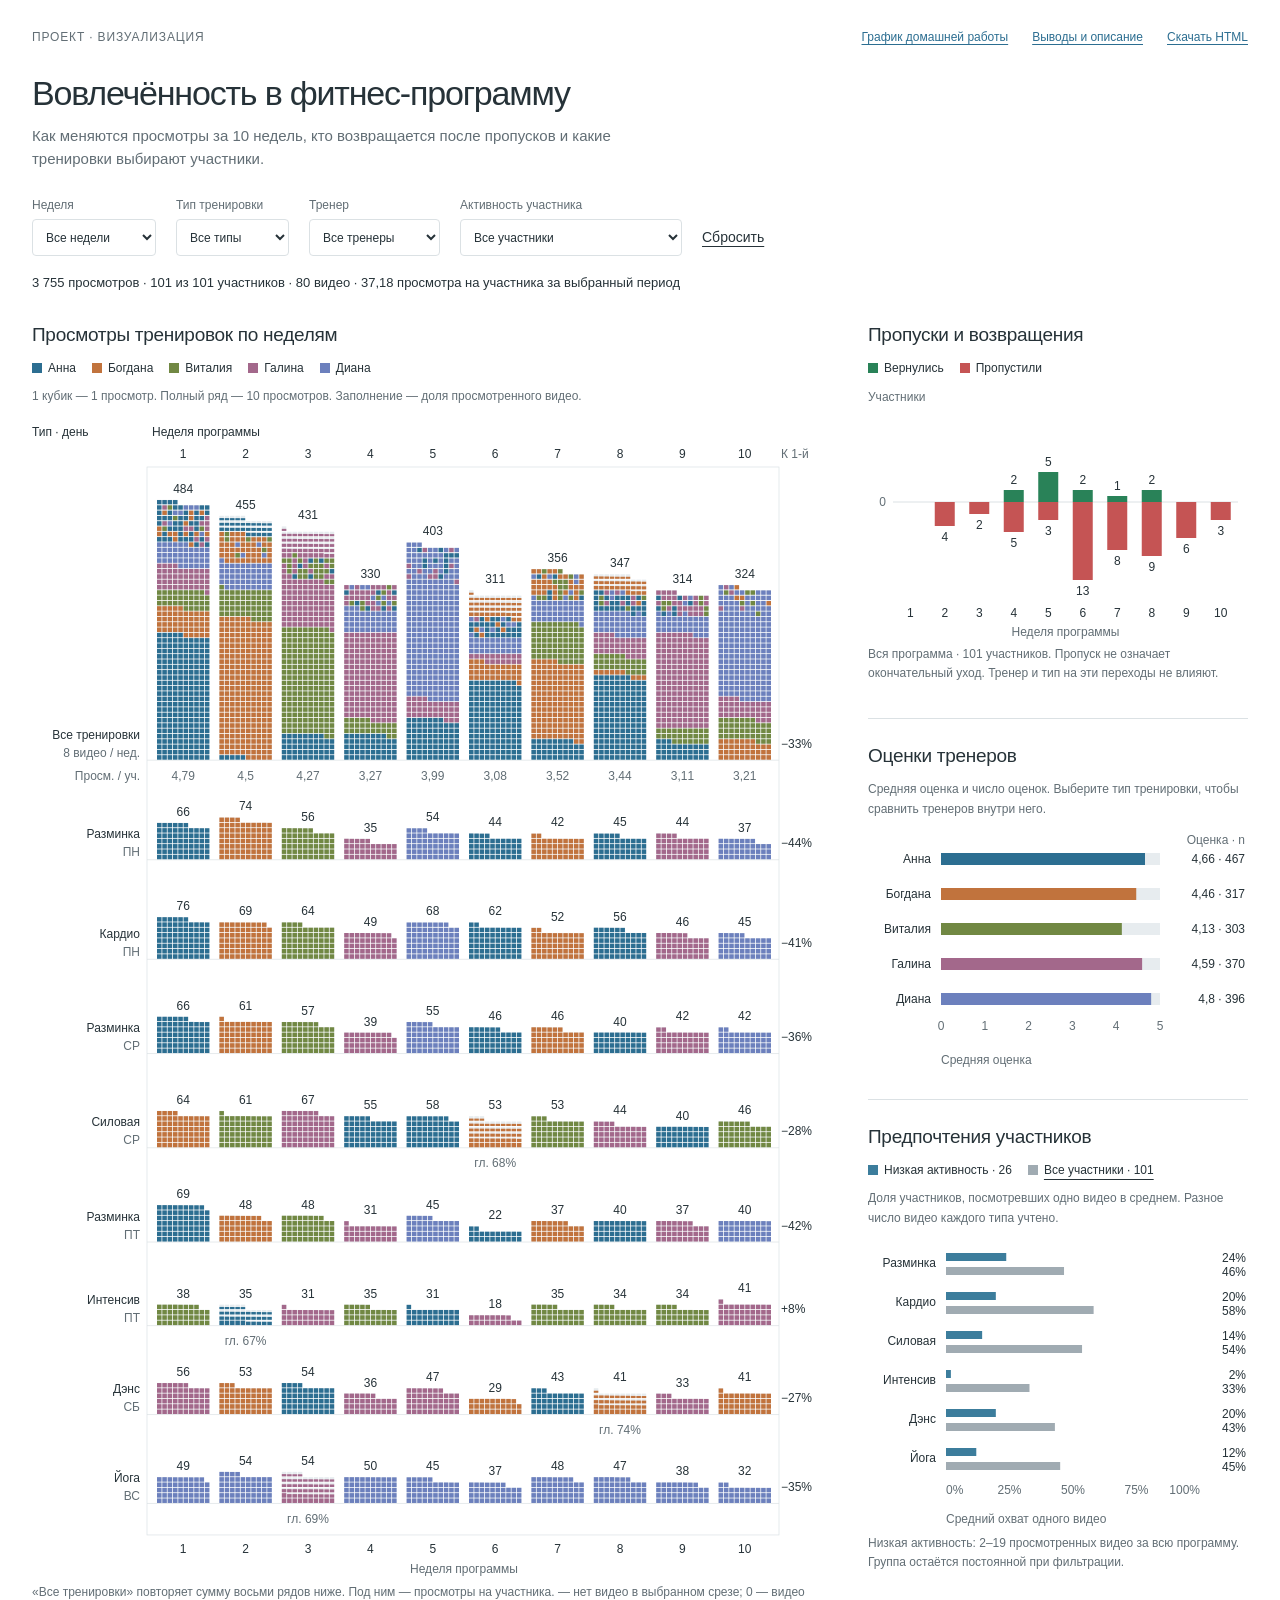
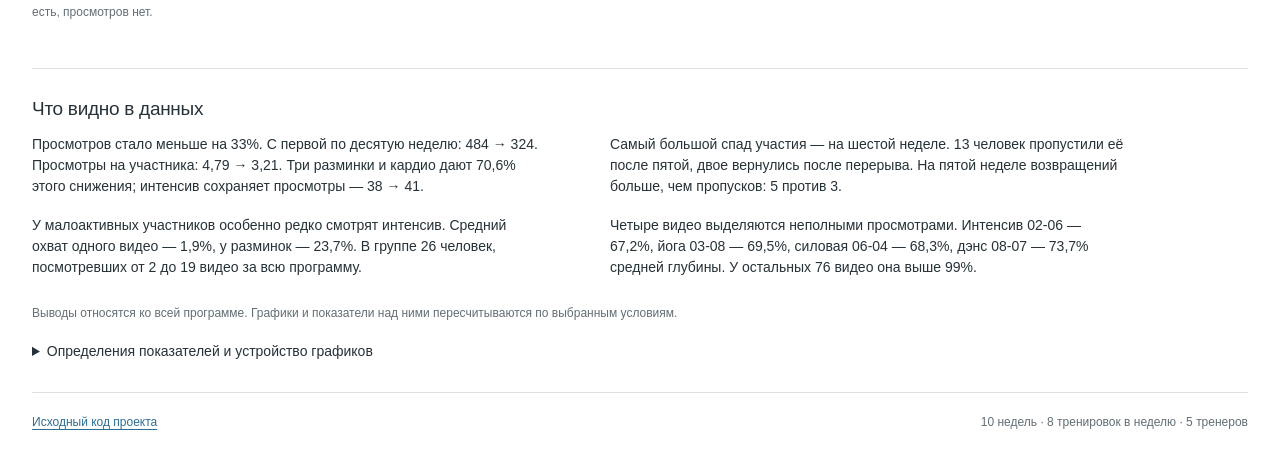
==== fitness-project/index.html @ 04c875bb "Add separate fitness project with participant transitions and linked views" ====
<!doctype html>
<html lang="ru">
<head>
<meta charset="utf-8">
<meta name="viewport" content="width=device-width,initial-scale=1">
<meta name="description" content="Просмотры, пропуски и возвращения участников, оценки тренеров и предпочтения в 10-недельной фитнес-программе.">
<title>Фитнес-программа — вовлечённость участников</title>
<style>:root{color-scheme:light dark;--paper:light-dark(#fff,#191c1e);--ink:light-dark(#263238,#e6ebee);--muted:light-dark(#626e75,#adb8bf);--line:light-dark(#dbe1e4,#3b454c);--track:light-dark(#e7ecef,#3a444b);--active:light-dark(#e8f0f5,#273e4a);--c1:light-dark(#2c6e91,#86b3d4);--c2:light-dark(#c1733d,#e3a06c);--c3:light-dark(#718843,#a4bc75);--c4:light-dark(#a3688b,#cf9cbc);--c5:light-dark(#6c80bd,#a2afe0);--green:light-dark(#298258,#6dc795);--red:light-dark(#c55454,#ec9090);--low:light-dark(#3c7d9c,#83bada);--all:light-dark(#a0abb2,#778790)}
*{box-sizing:border-box}html{scroll-behavior:auto}body{margin:0;background:var(--paper);color:var(--ink);font:14px/1.5 -apple-system,BlinkMacSystemFont,"Segoe UI",Arial,sans-serif}main{max-width:1536px;margin:0 auto;padding:28px 32px 40px}nav{display:flex;flex-wrap:wrap;gap:10px 24px;align-items:center;margin-bottom:28px;font-size:12px}nav span{margin-right:auto;letter-spacing:.07em;color:var(--muted)}a{color:var(--c1);text-underline-offset:3px}h1{font-size:34px;line-height:1.15;letter-spacing:-.035em;font-weight:500;margin:0 0 12px}h2{font-size:19px;line-height:1.3;letter-spacing:-.015em;font-weight:500;margin:0 0 12px}.intro{font-size:15px;color:var(--muted);margin:0 0 26px;max-width:78ch}.filters{display:flex;flex-wrap:wrap;align-items:flex-end;gap:14px 20px}.filters label{display:grid;gap:5px;font-size:12px;color:var(--muted)}select,button{font:inherit;color:var(--ink);background:var(--paper)}select{border:1px solid var(--line);border-radius:4px;padding:8px 28px 8px 9px;max-width:100%;min-height:37px}.filters button{border:0;text-decoration:underline;text-underline-offset:4px;padding:8px 0;min-height:37px;cursor:pointer}#scope{font-size:13px;margin:17px 0 30px;font-variant-numeric:tabular-nums}.dashboard{display:grid;grid-template-columns:minmax(0,1fr) 380px;gap:38px;align-items:start}.primary,.support{min-width:0}.support{margin-bottom:34px}.support+.support{padding-top:25px;border-top:1px solid var(--line)}.legend{display:flex;flex-wrap:wrap;gap:7px 16px;align-items:center;margin-bottom:10px;font-size:12px}.legend span,.legend button{display:inline-flex;align-items:center;gap:6px}.legend button{padding:0;border:0;cursor:pointer}.legend button[aria-pressed="true"]{text-decoration:underline;text-underline-offset:5px}.swatch{width:10px;height:10px;display:inline-block;flex-shrink:0;background:var(--color)}.returned{background:var(--green)}.missed{background:var(--red)}.caption{color:var(--muted);font-size:12px;margin:8px 0 12px;line-height:1.6}.chart{width:100%;min-width:0}.chart svg{display:block;width:100%;overflow:visible}.chart text{fill:var(--ink);font:12px -apple-system,BlinkMacSystemFont,"Segoe UI",Arial,sans-serif;font-variant-numeric:tabular-nums}.chart text.muted{fill:var(--muted)}.chart .emphasis{font-weight:500}.chart a{text-decoration:none;color:var(--ink);cursor:pointer}.chart a:focus-visible rect[data-hit]{stroke:var(--ink);stroke-width:2}.chart .week-selected{fill:var(--active)}.notes{margin-top:34px;border-top:1px solid var(--line);padding-top:28px}.findings-grid{display:grid;grid-template-columns:repeat(2,minmax(0,1fr));gap:0 36px;max-width:1120px}.findings-grid p{margin:0 0 18px;max-width:66ch}.findings-grid strong{font-weight:500}details{max-width:105ch;margin-top:18px}summary{cursor:pointer;font-weight:500}details p{font-size:13px;line-height:1.75;color:var(--muted)}footer{display:flex;flex-wrap:wrap;justify-content:space-between;gap:12px;border-top:1px solid var(--line);padding-top:20px;margin-top:30px;font-size:12px;color:var(--muted)}#tooltip{position:fixed;z-index:20;pointer-events:none;max-width:min(320px,calc(100vw - 24px));background:var(--paper);color:var(--ink);border:1px solid var(--line);border-radius:5px;padding:10px 12px;box-shadow:0 5px 20px #0002;font-size:12px;line-height:1.6;white-space:pre-line}.sr-only{position:absolute;width:1px;height:1px;padding:0;margin:-1px;overflow:hidden;clip:rect(0,0,0,0);white-space:nowrap;border:0}button:focus-visible,select:focus-visible,a:focus-visible{outline:2px solid var(--c1);outline-offset:4px}
@media(max-width:1220px){.dashboard{grid-template-columns:minmax(0,1fr)}aside{display:grid;grid-template-columns:repeat(2,minmax(0,1fr));gap:28px}.support,.support+.support{margin:0;padding:0;border:0}.support:last-child{grid-column:1/-1;max-width:740px}.primary{padding-bottom:22px;border-bottom:1px solid var(--line)}}
@media(max-width:700px){main{padding:20px 16px 30px}h1{font-size:28px}nav{gap:8px 16px;margin-bottom:23px}nav span{flex-basis:100%}.filters{display:grid;grid-template-columns:repeat(2,minmax(0,1fr));gap:12px}.filters label{min-width:0}select{width:100%;padding-right:18px}.filters button{justify-self:start}aside{grid-template-columns:minmax(0,1fr);gap:30px}.support+.support{padding-top:24px;border-top:1px solid var(--line)}.support:last-child{grid-column:auto}.findings-grid{grid-template-columns:minmax(0,1fr)}.dashboard{gap:24px}#scope{margin-bottom:25px}h2{font-size:18px}}
@media(pointer:coarse){select,.filters button{min-height:44px}.legend button{min-height:36px}}
@media print{.filters,nav,footer,details,#tooltip{display:none}main{max-width:none;padding:0}body{color-scheme:light}.dashboard{grid-template-columns:minmax(0,1fr) 350px;gap:24px}.notes{break-before:page}.caption{color:var(--muted)}}
</style>
</head>
<body>
<main id="fitness-project">
<header>
<nav aria-label="Материалы"><span>ПРОЕКТ · ВИЗУАЛИЗАЦИЯ</span><a href="../fitness/">График домашней работы</a><a href="#findings">Выводы и описание</a><a href="index.html" download="Фитнес_Проект.html">Скачать HTML</a></nav>
<h1>Вовлечённость в фитнес-программу</h1>
<p class="intro">Как меняются просмотры за 10 недель, кто возвращается после пропусков и какие тренировки выбирают участники.</p>
<div class="filters" aria-label="Фильтры дашборда">
<label>Неделя<select id="filter-week"><option value="0">Все недели</option></select></label>
<label>Тип тренировки<select id="filter-kind"><option value="0">Все типы</option></select></label>
<label>Тренер<select id="filter-coach"><option value="0">Все тренеры</option></select></label>
<label>Активность участника<select id="filter-cohort"><option value="0">Все участники</option></select></label>
<button type="button" id="reset">Сбросить</button>
</div>
<p id="scope" aria-live="polite"></p>
</header>
<div class="dashboard">
<section class="primary" aria-labelledby="main-title">
<h2 id="main-title">Просмотры тренировок по неделям</h2>
<div id="coach-key" class="legend" aria-label="Тренеры"></div>
<p class="caption">1 кубик — 1 просмотр. Полный ряд — 10 просмотров. Заполнение — доля просмотренного видео.</p>
<div id="main-chart" class="chart"></div>
<p class="caption">«Все тренировки» повторяет сумму восьми рядов ниже. Под ним — просмотры на участника. — нет видео в выбранном срезе; 0 — видео есть, просмотров нет.</p>
</section>
<aside aria-label="Дополнительные графики">
<section class="support" aria-labelledby="flow-title">
<h2 id="flow-title">Пропуски и возвращения</h2>
<div class="legend"><span><i class="swatch returned"></i>Вернулись</span><span><i class="swatch missed"></i>Пропустили</span></div>
<div id="flow-chart" class="chart"></div>
<p class="caption" id="flow-caption"></p>
</section>
<section class="support" aria-labelledby="ratings-title">
<h2 id="ratings-title">Оценки тренеров</h2>
<p class="caption">Средняя оценка и число оценок. Выберите тип тренировки, чтобы сравнить тренеров внутри него.</p>
<div id="ratings-chart" class="chart"></div>
</section>
<section class="support" aria-labelledby="preference-title">
<h2 id="preference-title">Предпочтения участников</h2>
<div id="preference-key" class="legend"></div>
<p class="caption">Доля участников, посмотревших одно видео в среднем. Разное число видео каждого типа учтено.</p>
<div id="preference-chart" class="chart"></div>
<p class="caption" id="preference-caption"></p>
</section>
</aside>
</div>
<section id="findings" class="notes">
<h2>Что видно в данных</h2>
<div class="findings-grid">
<p><strong>Просмотров стало меньше на 33%.</strong> С первой по десятую неделю: 484 → 324. Просмотры на участника: 4,79 → 3,21. Три разминки и кардио дают 70,6% этого снижения; интенсив сохраняет просмотры — 38 → 41.</p>
<p><strong>Самый большой спад участия — на шестой неделе.</strong> 13 человек пропустили её после пятой, двое вернулись после перерыва. На пятой неделе возвращений больше, чем пропусков: 5 против 3.</p>
<p><strong>У малоактивных участников особенно редко смотрят интенсив.</strong> Средний охват одного видео — 1,9%, у разминок — 23,7%. В группе 26 человек, посмотревших от 2 до 19 видео за всю программу.</p>
<p><strong>Четыре видео выделяются неполными просмотрами.</strong> Интенсив 02-06 — 67,2%, йога 03-08 — 69,5%, силовая 06-04 — 68,3%, дэнс 08-07 — 73,7% средней глубины. У остальных 76 видео она выше 99%.</p>
</div>
<p class="caption">Выводы относятся ко всей программе. Графики и показатели над ними пересчитываются по выбранным условиям.</p>
<details><summary>Определения показателей и устройство графиков</summary>
<p>Источник — учебный файл «Онлайн-тренировки, 10 недель--954768701.xlsx»: 3 755 записей о просмотрах, 101 участник, 80 тренировок. Частица основного графика — один просмотр. Неделя, день и тип задают положение; цвет показывает тренера, заполнение — глубину. Фигуры сложены снизу вверх, неполные просмотры собраны рядом наверху.</p>
<p>Вовлечённость — число просмотров / число участников выбранной группы. Для всех участников знаменатель 101. Активные — уникальные участники с хотя бы одним просмотром в выбранном срезе. Отдельного списка записавшихся без просмотров в файле нет.</p>
<p>Пропустили — смотрели тренировки предыдущей недели программы, но не текущей. Вернулись — снова смотрят тренировки после хотя бы одного пропуска. В первую неделю все 101 участник уже имеют просмотры; первая неделя не считается возвращением. На графике переходов всегда учитывается вся программа выбранной группы участников: фильтры тренера и типа на эти переходы не влияют. Выбор недели выделяет её и фильтрует остальные графики.</p>
<p>Группы активности определены числом просмотренных видео за всю программу. Нижний квартиль с учётом одинаковых значений — 2–19 видео (26 человек); средняя группа — 20–51 (49 человек); верхний квартиль — 52–80 (26 человек). Группы не меняются при фильтрации недель, тренеров и типов.</p>
<p>Сравнение предпочтений: просмотры / (число участников группы × число видео типа в выбранном срезе). Голубые полосы — выбранная группа активности; по умолчанию низкая. Серые — все 101 участник в тех же условиях. Разминок 30, остальных типов по 10; нормирование устраняет разницу числа доступных видео. Нажатие на полосу выбирает тип и соответствующую группу участников.</p>
<p>Оценки усредняются по поставленным оценкам; пропуски не заменяются нулями. Из 3 755 просмотров оценка есть у 1 853. Разные тренеры ведут разные типы тренировок, поэтому общая оценка сама по себе не определяет лучшего тренера. Оценки, глубина и число просмотров помогают выбрать видео для проверки, но не доказывают причину снижения интереса.</p>
<p>Недели и дни относятся к расписанию контента, а не к календарным неделям фактического просмотра. Пропуск не означает окончательный уход. Единица длительности в источнике явно не указана. Для публичной версии используются обезличенные распределения глубины с шагом 0,1 процентного пункта и агрегированные счётчики; исходные ID и связанная история участников не публикуются.</p>
<p>Нажатие на неделю, тип или тренера меняет связанные графики. Повторное нажатие снимает выбор; кнопка «Сбросить» очищает все условия. Tab переводит фокус между элементами, Enter выбирает срез; в основном графике стрелки влево и вправо перебирают просмотры, Home и End выбирают крайние, Escape закрывает подсказку.</p>
</details>
</section>
<footer><a href="https://github.com/yarosanru/lavka-dashboard/tree/main/fitness-project">Исходный код проекта</a><span>10 недель · 8 тренировок в неделю · 5 тренеров</span></footer>
<div id="tooltip" role="tooltip" hidden></div>
<div id="live" class="sr-only" aria-live="polite"></div>
<script type="application/json" id="project-data">{"version":1,"participants":101,"coaches":["Анна","Богдана","Виталия","Галина","Диана"],"kinds":["Разминка","Кардио","Силовая","Интенсив","Дэнс","Йога"],"cohorts":[{"id":0,"label":"Все участники","n":101,"min":2,"max":80},{"id":1,"label":"Низкая активность","n":26,"min":2,"max":19},{"id":2,"label":"Средняя активность","n":49,"min":20,"max":51},{"id":3,"label":"Высокая активность","n":26,"min":52,"max":80}],"workouts":[{"code":"01-01","week":1,"slot":1,"day":"пн","kind":1,"coach":1,"duration":9.42,"hist":[[[0.952,5,1],[0.958,4,1],[0.963,null,1],[0.973,null,1],[0.991,null,1],[1.0,null,8],[1.0,4,1],[1.0,5,4]],[[0.951,5,1],[0.971,null,1],[0.989,4,1],[0.992,null,1],[1.0,null,11],[1.0,3,1],[1.0,4,3],[1.0,5,10]],[[0.964,null,1],[0.972,null,1],[0.984,null,1],[0.995,5,1],[0.996,5,1],[0.997,5,1],[1.0,null,6],[1.0,4,2],[1.0,5,5]]]},{"code":"01-02","week":1,"slot":2,"day":"пн","kind":2,"coach":1,"duration":10.52,"hist":[[[0.976,5,1],[1.0,null,4],[1.0,4,2],[1.0,5,6]],[[0.95,5,1],[0.965,5,1],[0.968,4,1],[1.0,null,21],[1.0,3,2],[1.0,4,3],[1.0,5,10]],[[0.961,5,1],[0.971,5,1],[0.976,5,1],[0.994,5,1],[1.0,null,11],[1.0,3,1],[1.0,4,2],[1.0,5,6]]]},{"code":"01-03","week":1,"slot":3,"day":"ср","kind":1,"coach":1,"duration":8.59,"hist":[[[0.951,5,1],[1.0,null,7],[1.0,5,7]],[[0.952,5,1],[0.958,5,1],[0.959,4,1],[0.966,null,1],[0.966,5,1],[0.967,null,1],[1.0,null,8],[1.0,4,6],[1.0,5,9]],[[0.967,null,1],[0.976,4,1],[0.996,5,1],[1.0,null,12],[1.0,3,1],[1.0,4,2],[1.0,5,4]]]},{"code":"01-04","week":1,"slot":4,"day":"ср","kind":3,"coach":2,"duration":15.35,"hist":[[[1.0,null,4],[1.0,3,1],[1.0,4,1],[1.0,5,5]],[[0.959,4,1],[0.961,4,1],[0.966,5,1],[0.977,5,1],[0.999,null,1],[1.0,null,15],[1.0,4,5],[1.0,5,4]],[[0.964,5,1],[0.971,4,1],[0.979,null,1],[0.982,null,1],[0.986,null,1],[0.988,null,1],[0.988,5,1],[0.99,null,1],[0.994,5,1],[1.0,null,7],[1.0,4,3],[1.0,5,5]]]},{"code":"01-05","week":1,"slot":5,"day":"пт","kind":1,"coach":1,"duration":11.04,"hist":[[[0.951,null,1],[0.965,4,1],[0.97,5,1],[1.0,null,8],[1.0,3,1],[1.0,4,2],[1.0,5,2]],[[0.956,null,1],[0.992,3,1],[1.0,null,11],[1.0,4,5],[1.0,5,12]],[[0.955,null,1],[0.969,null,1],[0.986,4,1],[0.992,null,1],[1.0,null,13],[1.0,5,6]]]},{"code":"01-06","week":1,"slot":6,"day":"пт","kind":4,"coach":3,"duration":18.03,"hist":[[[0.977,null,1],[1.0,null,1]],[[0.957,5,1],[1.0,null,6],[1.0,3,1],[1.0,4,7]],[[0.967,3,1],[0.973,3,1],[1.0,null,9],[1.0,2,1],[1.0,3,1],[1.0,4,5],[1.0,5,3]]]},{"code":"01-07","week":1,"slot":7,"day":"сб","kind":5,"coach":4,"duration":22.41,"hist":[[[0.969,null,1],[0.972,5,1],[0.974,null,1],[0.992,null,1],[0.997,null,1],[1.0,null,2],[1.0,4,1],[1.0,5,3]],[[0.969,null,1],[0.973,null,1],[0.976,4,1],[1.0,null,10],[1.0,3,1],[1.0,4,3],[1.0,5,8]],[[0.958,5,1],[0.965,5,1],[0.991,5,1],[1.0,null,8],[1.0,3,1],[1.0,4,2],[1.0,5,6]]]},{"code":"01-08","week":1,"slot":8,"day":"вс","kind":6,"coach":5,"duration":28.22,"hist":[[[1.0,null,2],[1.0,5,4]],[[0.954,null,1],[0.962,5,1],[0.963,5,1],[0.98,5,1],[1.0,null,6],[1.0,4,1],[1.0,5,10]],[[0.954,5,1],[0.955,null,1],[0.972,null,1],[1.0,null,10],[1.0,5,9]]]},{"code":"02-01","week":2,"slot":1,"day":"пн","kind":1,"coach":2,"duration":11.08,"hist":[[[0.951,4,1],[0.972,null,1],[1.0,null,9],[1.0,4,2],[1.0,5,4]],[[0.983,5,1],[1.0,null,17],[1.0,3,1],[1.0,4,4],[1.0,5,11]],[[0.985,null,1],[0.986,null,1],[1.0,null,9],[1.0,4,4],[1.0,5,8]]]},{"code":"02-02","week":2,"slot":2,"day":"пн","kind":2,"coach":2,"duration":13.74,"hist":[[[0.957,null,1],[1.0,null,9],[1.0,4,2],[1.0,5,1]],[[0.955,null,1],[0.969,null,1],[0.996,4,1],[1.0,null,16],[1.0,4,6],[1.0,5,6]],[[0.954,5,1],[0.963,5,1],[0.966,5,1],[0.982,null,1],[0.982,3,1],[0.992,null,1],[0.995,null,1],[1.0,null,9],[1.0,3,4],[1.0,4,2],[1.0,5,3]]]},{"code":"02-03","week":2,"slot":3,"day":"ср","kind":1,"coach":2,"duration":9.29,"hist":[[[0.983,null,1],[0.984,null,1],[1.0,null,5],[1.0,3,1],[1.0,4,3],[1.0,5,5]],[[0.956,null,1],[0.986,null,1],[1.0,null,13],[1.0,4,8],[1.0,5,3]],[[1.0,null,7],[1.0,4,3],[1.0,5,9]]]},{"code":"02-04","week":2,"slot":4,"day":"ср","kind":3,"coach":3,"duration":15.01,"hist":[[[1.0,null,2],[1.0,3,1],[1.0,4,3],[1.0,5,1]],[[0.953,null,1],[0.955,3,1],[0.961,4,1],[1.0,null,11],[1.0,3,4],[1.0,4,3],[1.0,5,10]],[[0.957,5,1],[0.977,null,1],[0.992,null,1],[1.0,null,12],[1.0,4,5],[1.0,5,3]]]},{"code":"02-05","week":2,"slot":5,"day":"пт","kind":1,"coach":2,"duration":9.57,"hist":[[[0.996,5,1],[1.0,null,3],[1.0,3,1],[1.0,4,2],[1.0,5,2]],[[0.95,5,1],[0.957,null,1],[0.97,null,1],[0.993,5,1],[0.995,5,1],[0.998,5,1],[1.0,null,9],[1.0,4,2],[1.0,5,5]],[[0.955,null,1],[0.962,null,1],[0.982,5,1],[0.997,null,1],[0.997,5,1],[1.0,null,5],[1.0,3,1],[1.0,4,2],[1.0,5,4]]]},{"code":"02-06","week":2,"slot":6,"day":"пт","kind":4,"coach":1,"duration":18.16,"hist":[[[0.685,null,1],[1.0,null,1]],[[0.477,null,1],[0.477,3,1],[0.597,null,1],[0.611,null,1],[0.63,null,1],[0.646,null,1],[0.656,null,1],[0.659,null,1],[0.683,null,1],[0.731,null,1],[0.743,null,1]],[[0.463,null,1],[0.47,null,1],[0.496,null,1],[0.512,null,1],[0.515,null,1],[0.538,null,1],[0.542,null,1],[0.571,null,1],[0.575,null,1],[0.587,null,1],[0.61,null,1],[0.645,null,1],[0.686,null,1],[0.698,null,1],[0.733,null,1],[0.739,null,1],[0.763,null,1],[0.764,null,1],[1.0,null,3],[1.0,3,1]]]},{"code":"02-07","week":2,"slot":7,"day":"сб","kind":5,"coach":2,"duration":25.6,"hist":[[[0.952,5,1],[0.975,4,1],[0.994,null,1],[1.0,null,4],[1.0,4,1],[1.0,5,3]],[[0.96,4,1],[0.971,4,1],[0.977,5,1],[0.98,null,1],[0.983,null,1],[0.999,null,1],[1.0,null,9],[1.0,3,1],[1.0,4,5],[1.0,5,3]],[[0.97,4,1],[0.972,3,1],[0.996,null,1],[1.0,null,5],[1.0,3,3],[1.0,4,3],[1.0,5,4]]]},{"code":"02-08","week":2,"slot":8,"day":"вс","kind":6,"coach":5,"duration":26.21,"hist":[[[1.0,null,5],[1.0,5,2]],[[0.985,null,1],[1.0,null,17],[1.0,4,1],[1.0,5,7]],[[0.969,4,1],[0.971,null,1],[0.99,null,1],[1.0,null,6],[1.0,4,2],[1.0,5,10]]]},{"code":"03-01","week":3,"slot":1,"day":"пн","kind":1,"coach":3,"duration":11.04,"hist":[[[0.957,4,1],[1.0,null,7],[1.0,3,1],[1.0,4,2]],[[0.968,null,1],[0.98,5,1],[1.0,null,10],[1.0,2,2],[1.0,3,2],[1.0,4,8],[1.0,5,4]],[[0.956,null,1],[0.977,4,1],[0.991,5,1],[1.0,null,7],[1.0,3,1],[1.0,4,2],[1.0,5,4]]]},{"code":"03-02","week":3,"slot":2,"day":"пн","kind":2,"coach":3,"duration":12.57,"hist":[[[1.0,null,2],[1.0,4,3],[1.0,5,1]],[[0.964,5,1],[0.983,4,1],[0.986,null,1],[0.99,4,1],[1.0,null,13],[1.0,2,2],[1.0,3,2],[1.0,4,8],[1.0,5,5]],[[1.0,null,9],[1.0,3,2],[1.0,4,7],[1.0,5,6]]]},{"code":"03-03","week":3,"slot":3,"day":"ср","kind":1,"coach":3,"duration":9.52,"hist":[[[0.965,4,1],[0.998,null,1],[1.0,null,6],[1.0,4,1],[1.0,5,1]],[[0.959,null,1],[0.966,4,1],[0.975,null,1],[0.978,2,1],[0.995,null,1],[1.0,null,11],[1.0,3,4],[1.0,4,6],[1.0,5,2]],[[0.954,5,1],[0.97,null,1],[1.0,null,10],[1.0,4,1],[1.0,5,6]]]},{"code":"03-04","week":3,"slot":4,"day":"ср","kind":3,"coach":4,"duration":16.17,"hist":[[[0.975,null,1],[1.0,null,5],[1.0,4,1]],[[0.953,5,1],[0.968,null,1],[0.996,null,1],[1.0,null,14],[1.0,3,2],[1.0,4,6],[1.0,5,10]],[[0.953,null,1],[0.955,4,1],[0.955,5,1],[0.962,null,1],[0.976,5,1],[0.989,null,1],[1.0,null,8],[1.0,4,5],[1.0,5,6]]]},{"code":"03-05","week":3,"slot":5,"day":"пт","kind":1,"coach":3,"duration":10.48,"hist":[[[0.965,null,1],[0.995,null,1],[0.996,4,1],[1.0,null,5],[1.0,4,2],[1.0,5,1]],[[1.0,null,8],[1.0,3,4],[1.0,4,4],[1.0,5,5]],[[0.969,2,1],[0.984,null,1],[1.0,null,5],[1.0,3,2],[1.0,4,3],[1.0,5,4]]]},{"code":"03-06","week":3,"slot":6,"day":"пт","kind":4,"coach":4,"duration":15.45,"hist":[[],[[0.953,5,1],[0.954,5,1],[0.965,null,1],[0.988,5,1],[1.0,null,6],[1.0,4,2],[1.0,5,1]],[[0.952,3,1],[0.972,4,1],[0.983,5,1],[0.985,null,1],[0.996,5,1],[1.0,null,6],[1.0,4,3],[1.0,5,4]]]},{"code":"03-07","week":3,"slot":7,"day":"сб","kind":5,"coach":1,"duration":20.31,"hist":[[[0.961,null,1],[1.0,null,5],[1.0,5,1]],[[0.958,null,1],[0.974,4,1],[0.995,5,1],[1.0,null,11],[1.0,4,6],[1.0,5,7]],[[0.976,null,1],[0.993,null,1],[1.0,null,9],[1.0,3,1],[1.0,5,8]]]},{"code":"03-08","week":3,"slot":8,"day":"вс","kind":6,"coach":4,"duration":28.43,"hist":[[[0.459,null,1],[0.538,null,1],[0.672,null,1],[0.716,null,1],[0.718,null,1],[0.735,null,1],[1.0,null,1]],[[0.457,null,1],[0.467,null,1],[0.5,null,1],[0.504,null,1],[0.511,null,1],[0.527,null,1],[0.528,null,1],[0.538,null,1],[0.556,null,1],[0.558,null,1],[0.562,null,1],[0.565,null,1],[0.604,null,1],[0.606,null,1],[0.644,null,1],[0.678,null,1],[0.682,null,1],[0.694,null,1],[0.707,null,1],[0.732,null,1],[0.739,null,1],[0.752,null,1],[0.782,null,1],[0.783,null,1],[0.989,null,1],[1.0,null,3],[1.0,3,1]],[[0.496,null,1],[0.535,null,1],[0.545,null,1],[0.555,null,1],[0.595,null,1],[0.599,null,1],[0.608,null,1],[0.614,null,1],[0.63,null,1],[0.666,null,1],[0.681,null,1],[0.7,null,1],[0.782,null,1],[1.0,null,5]]]},{"code":"04-01","week":4,"slot":1,"day":"пн","kind":1,"coach":4,"duration":10.69,"hist":[[[0.968,null,1],[1.0,4,2]],[[0.97,5,1],[0.971,null,1],[1.0,null,7],[1.0,4,3],[1.0,5,4]],[[0.985,5,1],[1.0,null,4],[1.0,3,1],[1.0,4,2],[1.0,5,8]]]},{"code":"04-02","week":4,"slot":2,"day":"пн","kind":2,"coach":4,"duration":14.64,"hist":[[[0.975,5,1],[1.0,null,4],[1.0,4,1],[1.0,5,2]],[[0.952,4,1],[0.964,null,1],[0.978,null,1],[1.0,null,8],[1.0,3,1],[1.0,4,3],[1.0,5,5]],[[0.988,5,1],[1.0,null,8],[1.0,4,1],[1.0,5,11]]]},{"code":"04-03","week":4,"slot":3,"day":"ср","kind":1,"coach":4,"duration":9.52,"hist":[[[0.972,4,1],[1.0,null,3],[1.0,3,1],[1.0,5,2]],[[0.957,5,1],[0.974,null,1],[1.0,null,4],[1.0,4,3],[1.0,5,5]],[[0.953,3,1],[0.956,null,1],[0.962,5,1],[0.972,null,1],[0.983,null,1],[0.99,4,1],[0.997,5,1],[1.0,null,5],[1.0,3,1],[1.0,4,2],[1.0,5,3]]]},{"code":"04-04","week":4,"slot":4,"day":"ср","kind":3,"coach":1,"duration":16.92,"hist":[[[0.964,null,1],[0.988,null,1],[0.99,null,1],[1.0,null,1],[1.0,5,1]],[[0.969,null,1],[0.972,null,1],[1.0,null,10],[1.0,4,4],[1.0,5,9]],[[0.993,5,1],[0.997,null,1],[1.0,null,15],[1.0,4,1],[1.0,5,7]]]},{"code":"04-05","week":4,"slot":5,"day":"пт","kind":1,"coach":4,"duration":9.25,"hist":[[[1.0,null,1]],[[0.98,null,1],[0.981,null,1],[0.992,4,1],[1.0,null,7],[1.0,4,2],[1.0,5,2]],[[0.972,null,1],[1.0,null,7],[1.0,3,1],[1.0,4,3],[1.0,5,4]]]},{"code":"04-06","week":4,"slot":6,"day":"пт","kind":4,"coach":3,"duration":18.75,"hist":[[],[[0.969,4,1],[0.976,null,1],[0.989,4,1],[1.0,null,10],[1.0,4,3]],[[0.952,2,1],[0.983,null,1],[0.984,null,1],[0.988,null,1],[0.999,null,1],[1.0,null,7],[1.0,4,3],[1.0,5,4]]]},{"code":"04-07","week":4,"slot":7,"day":"сб","kind":5,"coach":4,"duration":21.65,"hist":[[[0.977,5,1],[1.0,null,1],[1.0,4,2],[1.0,5,4]],[[0.997,null,1],[1.0,null,6],[1.0,4,1],[1.0,5,5]],[[1.0,null,7],[1.0,3,1],[1.0,4,2],[1.0,5,5]]]},{"code":"04-08","week":4,"slot":8,"day":"вс","kind":6,"coach":5,"duration":25.08,"hist":[[[1.0,null,2],[1.0,4,1],[1.0,5,1]],[[0.958,5,1],[0.963,5,1],[0.976,null,1],[0.985,null,1],[1.0,null,3],[1.0,4,7],[1.0,5,12]],[[0.962,null,1],[0.977,null,1],[0.984,null,1],[1.0,null,7],[1.0,4,3],[1.0,5,7]]]},{"code":"05-01","week":5,"slot":1,"day":"пн","kind":1,"coach":5,"duration":9.21,"hist":[[[0.973,null,1],[1.0,null,6],[1.0,3,1],[1.0,5,1]],[[0.956,null,1],[0.995,null,1],[1.0,null,12],[1.0,4,2],[1.0,5,6]],[[0.951,null,1],[0.958,4,1],[0.959,null,1],[1.0,null,7],[1.0,4,1],[1.0,5,12]]]},{"code":"05-02","week":5,"slot":2,"day":"пн","kind":2,"coach":5,"duration":12.14,"hist":[[[0.952,null,1],[0.989,5,1],[1.0,null,6]],[[0.955,5,1],[0.961,null,1],[0.963,null,1],[0.966,null,1],[0.967,5,1],[0.971,null,1],[0.973,null,1],[0.989,5,1],[1.0,null,12],[1.0,4,9],[1.0,5,7]],[[0.957,null,1],[0.961,null,1],[0.97,5,1],[0.972,null,1],[0.974,5,1],[0.994,null,1],[1.0,null,11],[1.0,4,3],[1.0,5,4]]]},{"code":"05-03","week":5,"slot":3,"day":"ср","kind":1,"coach":5,"duration":8.74,"hist":[[[0.988,null,1],[1.0,null,5],[1.0,5,3]],[[0.955,null,1],[0.976,5,1],[0.993,5,1],[1.0,null,14],[1.0,4,4],[1.0,5,7]],[[0.95,null,1],[0.963,null,1],[0.975,5,1],[0.988,4,1],[1.0,null,8],[1.0,5,6]]]},{"code":"05-04","week":5,"slot":4,"day":"ср","kind":3,"coach":1,"duration":17.44,"hist":[[[1.0,null,3],[1.0,4,2]],[[0.955,5,1],[0.956,null,2],[0.969,null,1],[0.972,null,1],[0.975,null,1],[1.0,null,9],[1.0,4,3],[1.0,5,13]],[[0.953,null,1],[0.963,null,1],[0.964,5,1],[0.965,5,1],[0.989,5,1],[1.0,null,7],[1.0,3,1],[1.0,4,2],[1.0,5,7]]]},{"code":"05-05","week":5,"slot":5,"day":"пт","kind":1,"coach":5,"duration":10.7,"hist":[[[1.0,null,5],[1.0,4,1],[1.0,5,2]],[[0.968,5,1],[0.98,null,1],[0.985,5,1],[1.0,null,6],[1.0,4,1],[1.0,5,8]],[[0.951,5,1],[0.964,null,1],[1.0,null,8],[1.0,5,9]]]},{"code":"05-06","week":5,"slot":6,"day":"пт","kind":4,"coach":1,"duration":18.47,"hist":[[[1.0,null,1]],[[1.0,null,7],[1.0,4,2],[1.0,5,5]],[[0.956,5,1],[1.0,null,8],[1.0,4,2],[1.0,5,5]]]},{"code":"05-07","week":5,"slot":7,"day":"сб","kind":5,"coach":4,"duration":26.23,"hist":[[[1.0,null,3],[1.0,4,1],[1.0,5,2]],[[0.951,4,1],[0.991,5,1],[0.992,5,1],[0.995,5,1],[0.996,5,1],[1.0,null,10],[1.0,4,1],[1.0,5,3]],[[0.955,null,1],[0.968,5,1],[0.973,5,1],[0.978,5,1],[0.983,null,1],[1.0,null,11],[1.0,4,3],[1.0,5,3]]]},{"code":"05-08","week":5,"slot":8,"day":"вс","kind":6,"coach":5,"duration":25.39,"hist":[[[0.961,null,1],[1.0,null,1],[1.0,4,1],[1.0,5,2]],[[0.951,5,1],[0.956,null,1],[0.962,5,1],[0.967,null,1],[1.0,null,8],[1.0,4,2],[1.0,5,7]],[[0.965,5,1],[0.981,null,1],[0.997,null,1],[1.0,null,6],[1.0,4,1],[1.0,5,9]]]},{"code":"06-01","week":6,"slot":1,"day":"пн","kind":1,"coach":1,"duration":8.48,"hist":[[[0.997,5,1],[1.0,null,2]],[[0.952,4,1],[0.974,null,1],[0.997,null,1],[1.0,null,9],[1.0,4,4],[1.0,5,5]],[[0.953,4,1],[0.991,4,1],[1.0,null,7],[1.0,4,4],[1.0,5,7]]]},{"code":"06-02","week":6,"slot":2,"day":"пн","kind":2,"coach":1,"duration":11.29,"hist":[[[0.978,4,1],[1.0,null,1],[1.0,5,1]],[[0.97,4,1],[0.973,5,1],[0.991,5,1],[0.992,4,1],[0.993,null,1],[0.996,null,1],[1.0,null,13],[1.0,4,3],[1.0,5,11]],[[0.954,4,1],[0.969,4,1],[0.978,null,1],[1.0,null,14],[1.0,4,2],[1.0,5,7]]]},{"code":"06-03","week":6,"slot":3,"day":"ср","kind":1,"coach":1,"duration":8.29,"hist":[[[1.0,null,2],[1.0,5,1]],[[0.965,null,1],[0.979,5,1],[1.0,null,13],[1.0,4,3],[1.0,5,5]],[[0.95,null,1],[0.96,3,1],[0.995,null,1],[0.999,null,1],[1.0,null,5],[1.0,4,4],[1.0,5,7]]]},{"code":"06-04","week":6,"slot":4,"day":"ср","kind":3,"coach":2,"duration":15.53,"hist":[[[0.488,null,1],[0.643,null,1]],[[0.452,null,1],[0.461,null,1],[0.464,null,1],[0.466,null,1],[0.47,null,2],[0.506,4,1],[0.567,null,1],[0.579,null,1],[0.6,null,1],[0.608,null,1],[0.619,null,1],[0.671,null,1],[0.674,null,1],[0.675,null,1],[0.747,null,1],[0.747,5,1],[0.77,null,1],[0.774,null,1],[0.777,null,1],[0.794,null,1],[0.799,null,1],[0.982,5,1],[1.0,null,6]],[[0.474,null,1],[0.477,null,1],[0.477,5,1],[0.519,null,1],[0.536,null,1],[0.563,null,1],[0.577,null,1],[0.587,null,1],[0.603,null,1],[0.604,null,1],[0.607,null,1],[0.631,null,1],[0.633,null,1],[0.636,null,1],[0.661,null,1],[0.665,4,1],[0.687,null,1],[0.752,null,1],[0.763,null,1],[0.967,null,1],[1.0,null,1],[1.0,4,1]]]},{"code":"06-05","week":6,"slot":5,"day":"пт","kind":1,"coach":1,"duration":8.49,"hist":[[[1.0,null,3],[1.0,4,1],[1.0,5,1]],[[1.0,null,3],[1.0,4,2],[1.0,5,2]],[[0.967,4,1],[0.983,5,1],[0.987,5,1],[1.0,null,2],[1.0,4,2],[1.0,5,3]]]},{"code":"06-06","week":6,"slot":6,"day":"пт","kind":4,"coach":4,"duration":19.32,"hist":[[],[[0.957,null,1],[1.0,null,5],[1.0,5,3]],[[1.0,null,5],[1.0,5,4]]]},{"code":"06-07","week":6,"slot":7,"day":"сб","kind":5,"coach":2,"duration":26.59,"hist":[[[1.0,5,1]],[[0.954,4,1],[0.999,null,1],[1.0,null,4],[1.0,3,1],[1.0,4,4],[1.0,5,2]],[[0.988,null,1],[1.0,null,8],[1.0,3,1],[1.0,4,2],[1.0,5,3]]]},{"code":"06-08","week":6,"slot":8,"day":"вс","kind":6,"coach":5,"duration":26.12,"hist":[[[1.0,null,1]],[[0.952,null,1],[0.96,5,1],[0.961,5,1],[0.984,5,1],[1.0,null,8],[1.0,4,1],[1.0,5,7]],[[0.961,4,1],[0.988,5,1],[1.0,null,6],[1.0,4,1],[1.0,5,7]]]},{"code":"07-01","week":7,"slot":1,"day":"пн","kind":1,"coach":2,"duration":11.86,"hist":[[[1.0,null,2]],[[0.981,null,1],[0.995,null,1],[1.0,null,8],[1.0,4,3],[1.0,5,7]],[[0.957,null,1],[0.958,5,1],[0.972,null,1],[0.973,null,1],[0.978,null,1],[0.982,5,1],[0.99,null,1],[1.0,null,10],[1.0,5,3]]]},{"code":"07-02","week":7,"slot":2,"day":"пн","kind":2,"coach":2,"duration":14.53,"hist":[[],[[0.956,null,1],[0.966,null,1],[0.968,4,1],[0.973,5,1],[0.989,null,1],[1.0,null,12],[1.0,3,1],[1.0,4,3],[1.0,5,6]],[[0.957,5,1],[0.962,5,1],[0.974,null,1],[0.974,5,1],[0.988,3,1],[0.99,null,1],[1.0,null,9],[1.0,4,2],[1.0,5,8]]]},{"code":"07-03","week":7,"slot":3,"day":"ср","kind":1,"coach":2,"duration":11.81,"hist":[[[1.0,null,1],[1.0,4,1]],[[0.958,4,1],[1.0,null,13],[1.0,3,2],[1.0,4,3],[1.0,5,4]],[[0.954,null,2],[0.972,null,1],[0.978,3,1],[0.991,5,1],[1.0,null,4],[1.0,4,3],[1.0,5,9]]]},{"code":"07-04","week":7,"slot":4,"day":"ср","kind":3,"coach":3,"duration":17.49,"hist":[[],[[0.953,5,1],[0.955,null,1],[0.958,null,1],[0.975,3,1],[0.993,null,1],[0.995,null,1],[1.0,null,11],[1.0,3,5],[1.0,4,6],[1.0,5,2]],[[0.971,null,1],[0.975,5,1],[0.982,null,1],[0.988,4,1],[1.0,null,6],[1.0,4,8],[1.0,5,5]]]},{"code":"07-05","week":7,"slot":5,"day":"пт","kind":1,"coach":2,"duration":11.26,"hist":[[[0.986,4,1],[1.0,null,1]],[[0.973,4,1],[0.976,4,1],[1.0,null,7],[1.0,3,1],[1.0,4,3],[1.0,5,5]],[[0.98,null,1],[1.0,null,8],[1.0,4,4],[1.0,5,4]]]},{"code":"07-06","week":7,"slot":6,"day":"пт","kind":4,"coach":3,"duration":18.66,"hist":[[],[[0.997,null,1],[1.0,null,8],[1.0,4,4],[1.0,5,1]],[[0.97,null,1],[0.971,5,1],[0.997,null,1],[1.0,null,12],[1.0,3,1],[1.0,4,2],[1.0,5,3]]]},{"code":"07-07","week":7,"slot":7,"day":"сб","kind":5,"coach":1,"duration":23.74,"hist":[[[1.0,null,1],[1.0,3,1],[1.0,5,1]],[[0.964,4,1],[0.99,null,1],[0.995,null,1],[1.0,null,6],[1.0,3,1],[1.0,4,3],[1.0,5,5]],[[0.959,5,1],[0.988,null,1],[1.0,null,13],[1.0,4,3],[1.0,5,4]]]},{"code":"07-08","week":7,"slot":8,"day":"вс","kind":6,"coach":5,"duration":25.22,"hist":[[],[[0.958,null,1],[0.967,5,1],[0.986,null,1],[0.994,null,1],[1.0,null,12],[1.0,4,1],[1.0,5,9]],[[0.961,null,1],[0.966,5,1],[1.0,null,11],[1.0,4,1],[1.0,5,8]]]},{"code":"08-01","week":8,"slot":1,"day":"пн","kind":1,"coach":1,"duration":8.63,"hist":[[],[[0.957,null,1],[0.963,null,1],[0.975,null,1],[0.986,null,1],[0.987,null,1],[0.999,5,1],[1.0,null,5],[1.0,4,2],[1.0,5,8]],[[0.962,null,1],[0.965,4,1],[0.991,null,1],[1.0,null,11],[1.0,4,3],[1.0,5,7]]]},{"code":"08-02","week":8,"slot":2,"day":"пн","kind":2,"coach":1,"duration":11.95,"hist":[[],[[0.956,null,1],[0.964,5,1],[0.966,5,1],[0.994,5,1],[0.995,5,1],[1.0,null,10],[1.0,3,1],[1.0,4,4],[1.0,5,11]],[[0.979,null,1],[1.0,null,11],[1.0,3,1],[1.0,4,1],[1.0,5,11]]]},{"code":"08-03","week":8,"slot":3,"day":"ср","kind":1,"coach":1,"duration":8.63,"hist":[[[1.0,null,1],[1.0,5,1]],[[0.97,null,1],[0.993,5,1],[1.0,null,9],[1.0,3,1],[1.0,4,3],[1.0,5,3]],[[0.964,5,1],[0.99,null,1],[1.0,null,7],[1.0,4,2],[1.0,5,9]]]},{"code":"08-04","week":8,"slot":4,"day":"ср","kind":3,"coach":4,"duration":15.73,"hist":[[],[[0.953,5,1],[0.963,5,1],[0.976,null,1],[1.0,null,6],[1.0,4,4],[1.0,5,8]],[[0.954,5,1],[0.975,5,1],[0.983,null,1],[1.0,null,12],[1.0,3,1],[1.0,4,3],[1.0,5,4]]]},{"code":"08-05","week":8,"slot":5,"day":"пт","kind":1,"coach":1,"duration":11.36,"hist":[[[1.0,5,2]],[[0.993,null,1],[0.995,5,1],[1.0,null,12],[1.0,4,2],[1.0,5,3]],[[0.976,5,1],[0.988,null,2],[1.0,null,5],[1.0,4,3],[1.0,5,8]]]},{"code":"08-06","week":8,"slot":6,"day":"пт","kind":4,"coach":3,"duration":17.98,"hist":[[],[[0.983,4,1],[1.0,null,4],[1.0,3,1],[1.0,4,4],[1.0,5,2]],[[0.961,5,1],[0.966,4,1],[0.989,3,1],[1.0,null,7],[1.0,2,2],[1.0,3,1],[1.0,4,4],[1.0,5,5]]]},{"code":"08-07","week":8,"slot":7,"day":"сб","kind":5,"coach":2,"duration":28.67,"hist":[[[0.619,null,1],[1.0,null,1],[1.0,4,1]],[[0.451,null,1],[0.454,null,1],[0.463,null,1],[0.54,null,1],[0.589,null,1],[0.628,null,1],[0.665,null,1],[0.684,null,1],[0.736,null,1],[0.744,null,1],[0.76,null,1],[0.772,null,1],[0.792,null,1],[0.795,null,1],[0.972,3,1],[1.0,null,2],[1.0,2,1]],[[0.482,3,1],[0.505,null,1],[0.518,null,1],[0.531,null,1],[0.569,null,1],[0.585,null,1],[0.633,null,1],[0.64,null,1],[0.648,null,1],[0.718,null,1],[0.725,null,1],[0.73,null,1],[0.762,null,2],[0.785,null,1],[0.952,3,1],[1.0,null,2],[1.0,3,2]]]},{"code":"08-08","week":8,"slot":8,"day":"вс","kind":6,"coach":5,"duration":25.35,"hist":[[[1.0,5,1]],[[0.954,null,1],[0.999,5,1],[1.0,null,8],[1.0,3,1],[1.0,4,3],[1.0,5,12]],[[0.953,5,1],[0.965,null,1],[1.0,null,4],[1.0,3,1],[1.0,4,3],[1.0,5,10]]]},{"code":"09-01","week":9,"slot":1,"day":"пн","kind":1,"coach":4,"duration":8.47,"hist":[[[1.0,null,1]],[[0.961,null,1],[0.97,null,1],[0.985,4,1],[1.0,null,8],[1.0,4,2],[1.0,5,10]],[[0.953,3,1],[0.995,null,1],[1.0,null,10],[1.0,3,1],[1.0,4,5],[1.0,5,2]]]},{"code":"09-02","week":9,"slot":2,"day":"пн","kind":2,"coach":4,"duration":14.84,"hist":[[],[[0.993,4,1],[1.0,null,9],[1.0,3,1],[1.0,4,3],[1.0,5,8]],[[0.951,5,1],[0.965,null,1],[0.986,4,1],[1.0,null,10],[1.0,4,2],[1.0,5,9]]]},{"code":"09-03","week":9,"slot":3,"day":"ср","kind":1,"coach":4,"duration":8.21,"hist":[[[1.0,null,1]],[[0.96,5,1],[0.987,3,1],[1.0,null,8],[1.0,3,1],[1.0,4,4],[1.0,5,6]],[[0.951,5,1],[0.953,null,1],[0.973,null,1],[0.977,5,1],[0.981,3,1],[1.0,null,8],[1.0,5,7]]]},{"code":"09-04","week":9,"slot":4,"day":"ср","kind":3,"coach":1,"duration":17.84,"hist":[[],[[0.971,null,1],[0.986,5,1],[0.988,null,1],[0.996,5,1],[1.0,null,7],[1.0,4,2],[1.0,5,6]],[[0.957,null,1],[0.964,5,1],[0.999,3,1],[1.0,null,8],[1.0,4,2],[1.0,5,8]]]},{"code":"09-05","week":9,"slot":5,"day":"пт","kind":1,"coach":4,"duration":9.36,"hist":[[[1.0,5,1]],[[0.952,null,1],[0.954,null,1],[1.0,null,7],[1.0,4,1],[1.0,5,7]],[[0.973,null,1],[0.99,5,1],[1.0,null,8],[1.0,4,3],[1.0,5,6]]]},{"code":"09-06","week":9,"slot":6,"day":"пт","kind":4,"coach":3,"duration":15.54,"hist":[[],[[0.953,5,1],[0.975,null,1],[0.978,5,1],[1.0,null,3],[1.0,3,2],[1.0,4,3],[1.0,5,4]],[[0.969,null,1],[0.975,5,1],[0.987,4,1],[0.989,null,1],[1.0,null,6],[1.0,3,1],[1.0,4,5],[1.0,5,3]]]},{"code":"09-07","week":9,"slot":7,"day":"сб","kind":5,"coach":4,"duration":25.89,"hist":[[],[[0.982,null,1],[0.993,null,1],[1.0,null,2],[1.0,4,3],[1.0,5,4]],[[0.957,null,1],[0.959,5,1],[0.979,null,1],[1.0,null,9],[1.0,4,4],[1.0,5,6]]]},{"code":"09-08","week":9,"slot":8,"day":"вс","kind":6,"coach":5,"duration":28.4,"hist":[[],[[0.955,5,1],[0.972,null,1],[0.997,null,1],[1.0,null,9],[1.0,4,1],[1.0,5,5]],[[0.994,5,1],[1.0,null,12],[1.0,4,2],[1.0,5,5]]]},{"code":"10-01","week":10,"slot":1,"day":"пн","kind":1,"coach":5,"duration":11.36,"hist":[[],[[0.97,5,1],[0.971,5,1],[0.989,5,1],[0.997,4,1],[0.997,5,1],[1.0,null,8],[1.0,4,1],[1.0,5,3]],[[0.971,null,2],[0.98,null,1],[1.0,null,7],[1.0,4,1],[1.0,5,9]]]},{"code":"10-02","week":10,"slot":2,"day":"пн","kind":2,"coach":5,"duration":14.84,"hist":[[],[[0.961,null,1],[0.986,null,1],[1.0,null,8],[1.0,4,3],[1.0,5,7]],[[0.968,null,1],[0.971,null,1],[1.0,null,11],[1.0,4,2],[1.0,5,10]]]},{"code":"10-03","week":10,"slot":3,"day":"ср","kind":1,"coach":5,"duration":11.13,"hist":[[[1.0,null,1]],[[0.962,null,1],[0.963,null,1],[0.971,null,1],[0.974,null,1],[0.977,5,1],[0.984,null,2],[0.985,null,1],[1.0,null,8],[1.0,4,1],[1.0,5,5]],[[0.978,5,1],[0.991,5,1],[0.998,5,1],[1.0,null,10],[1.0,4,1],[1.0,5,5]]]},{"code":"10-04","week":10,"slot":4,"day":"ср","kind":3,"coach":3,"duration":16.56,"hist":[[],[[0.978,4,1],[0.981,null,1],[0.997,null,1],[1.0,null,6],[1.0,3,1],[1.0,4,8],[1.0,5,4]],[[0.968,4,1],[0.969,3,1],[0.97,4,1],[1.0,null,10],[1.0,3,3],[1.0,4,5],[1.0,5,3]]]},{"code":"10-05","week":10,"slot":5,"day":"пт","kind":1,"coach":5,"duration":8.19,"hist":[[],[[0.96,5,1],[0.987,null,1],[1.0,null,8],[1.0,4,1],[1.0,5,6]],[[0.988,null,1],[0.988,5,1],[1.0,null,10],[1.0,4,3],[1.0,5,8]]]},{"code":"10-06","week":10,"slot":6,"day":"пт","kind":4,"coach":4,"duration":19.83,"hist":[[],[[0.96,4,1],[0.988,5,1],[0.991,null,1],[1.0,null,7],[1.0,3,1],[1.0,5,7]],[[0.97,4,1],[1.0,null,11],[1.0,3,1],[1.0,4,5],[1.0,5,5]]]},{"code":"10-07","week":10,"slot":7,"day":"сб","kind":5,"coach":2,"duration":24.79,"hist":[[[1.0,null,1]],[[0.973,null,1],[0.973,5,1],[0.976,null,1],[1.0,null,9],[1.0,3,1],[1.0,4,1],[1.0,5,5]],[[0.951,4,1],[1.0,null,11],[1.0,4,4],[1.0,5,5]]]},{"code":"10-08","week":10,"slot":8,"day":"вс","kind":6,"coach":5,"duration":28.35,"hist":[[],[[0.97,5,1],[0.973,4,1],[0.974,null,1],[0.976,null,1],[1.0,null,1],[1.0,4,2],[1.0,5,6]],[[0.984,null,1],[0.987,5,1],[0.989,5,1],[1.0,null,9],[1.0,5,7]]]}],"active":{"0:0:0:0":101,"0:0:0:1":26,"0:0:0:2":49,"0:0:0:3":26,"0:0:1:0":100,"0:0:1:1":25,"0:0:1:2":49,"0:0:1:3":26,"0:0:2:0":97,"0:0:2:1":22,"0:0:2:2":49,"0:0:2:3":26,"0:0:3:0":87,"0:0:3:1":16,"0:0:3:2":45,"0:0:3:3":26,"0:0:4:0":69,"0:0:4:1":5,"0:0:4:2":38,"0:0:4:3":26,"0:0:5:0":95,"0:0:5:1":20,"0:0:5:2":49,"0:0:5:3":26,"0:0:6:0":92,"0:0:6:1":18,"0:0:6:2":48,"0:0:6:3":26,"0:1:0:0":100,"0:1:0:1":25,"0:1:0:2":49,"0:1:0:3":26,"0:1:1:0":100,"0:1:1:1":25,"0:1:1:2":49,"0:1:1:3":26,"0:1:2:0":86,"0:1:2:1":13,"0:1:2:2":47,"0:1:2:3":26,"0:1:3:0":74,"0:1:3:1":8,"0:1:3:2":40,"0:1:3:3":26,"0:1:4:0":46,"0:1:4:1":3,"0:1:4:2":21,"0:1:4:3":22,"0:1:5:0":67,"0:1:5:1":9,"0:1:5:2":33,"0:1:5:3":25,"0:1:6:0":0,"0:1:6:1":0,"0:1:6:2":0,"0:1:6:3":0,"0:2:0:0":101,"0:2:0:1":26,"0:2:0:2":49,"0:2:0:3":26,"0:2:1:0":94,"0:2:1:1":20,"0:2:1:2":48,"0:2:1:3":26,"0:2:2:0":82,"0:2:2:1":13,"0:2:2:2":43,"0:2:2:3":26,"0:2:3:0":75,"0:2:3:1":13,"0:2:3:2":37,"0:2:3:3":25,"0:2:4:0":0,"0:2:4:1":0,"0:2:4:2":0,"0:2:4:3":0,"0:2:5:0":81,"0:2:5:1":13,"0:2:5:2":42,"0:2:5:3":26,"0:2:6:0":0,"0:2:6:1":0,"0:2:6:2":0,"0:2:6:3":0,"0:3:0:0":96,"0:3:0:1":22,"0:3:0:2":48,"0:3:0:3":26,"0:3:1:0":84,"0:3:1:1":16,"0:3:1:2":44,"0:3:1:3":24,"0:3:2:0":64,"0:3:2:1":6,"0:3:2:2":34,"0:3:2:3":24,"0:3:3:0":74,"0:3:3:1":7,"0:3:3:2":41,"0:3:3:3":26,"0:3:4:0":59,"0:3:4:1":2,"0:3:4:2":31,"0:3:4:3":26,"0:3:5:0":0,"0:3:5:1":0,"0:3:5:2":0,"0:3:5:3":0,"0:3:6:0":0,"0:3:6:1":0,"0:3:6:2":0,"0:3:6:3":0,"0:4:0:0":98,"0:4:0:1":23,"0:4:0:2":49,"0:4:0:3":26,"0:4:1:0":77,"0:4:1:1":10,"0:4:1:2":41,"0:4:1:3":26,"0:4:2:0":69,"0:4:2:1":8,"0:4:2:2":35,"0:4:2:3":26,"0:4:3:0":73,"0:4:3:1":7,"0:4:3:2":40,"0:4:3:3":26,"0:4:4:0":54,"0:4:4:1":0,"0:4:4:2":28,"0:4:4:3":26,"0:4:5:0":84,"0:4:5:1":18,"0:4:5:2":40,"0:4:5:3":26,"0:4:6:0":54,"0:4:6:1":7,"0:4:6:2":29,"0:4:6:3":18,"0:5:0:0":98,"0:5:0:1":23,"0:5:0:2":49,"0:5:0:3":26,"0:5:1:0":91,"0:5:1:1":20,"0:5:1:2":45,"0:5:1:3":26,"0:5:2:0":76,"0:5:2:1":8,"0:5:2:2":42,"0:5:2:3":26,"0:5:3:0":0,"0:5:3:1":0,"0:5:3:2":0,"0:5:3:3":0,"0:5:4:0":0,"0:5:4:1":0,"0:5:4:2":0,"0:5:4:3":0,"0:5:5:0":0,"0:5:5:1":0,"0:5:5:2":0,"0:5:5:3":0,"0:5:6:0":89,"0:5:6:1":15,"0:5:6:2":48,"0:5:6:3":26,"1:0:0:0":101,"1:0:0:1":26,"1:0:0:2":49,"1:0:0:3":26,"1:0:1:0":96,"1:0:1:1":25,"1:0:1:2":45,"1:0:1:3":26,"1:0:2:0":76,"1:0:2:1":13,"1:0:2:2":39,"1:0:2:3":24,"1:0:3:0":64,"1:0:3:1":11,"1:0:3:2":29,"1:0:3:3":24,"1:0:4:0":38,"1:0:4:1":2,"1:0:4:2":15,"1:0:4:3":21,"1:0:5:0":56,"1:0:5:1":11,"1:0:5:2":25,"1:0:5:3":20,"1:0:6:0":49,"1:0:6:1":6,"1:0:6:2":21,"1:0:6:3":22,"1:1:0:0":99,"1:1:0:1":25,"1:1:0:2":48,"1:1:0:3":26,"1:1:1:0":96,"1:1:1:1":25,"1:1:1:2":45,"1:1:1:3":26,"1:1:2:0":76,"1:1:2:1":13,"1:1:2:2":39,"1:1:2:3":24,"1:1:3:0":0,"1:1:3:1":0,"1:1:3:2":0,"1:1:3:3":0,"1:1:4:0":0,"1:1:4:1":0,"1:1:4:2":0,"1:1:4:3":0,"1:1:5:0":0,"1:1:5:1":0,"1:1:5:2":0,"1:1:5:3":0,"1:1:6:0":0,"1:1:6:1":0,"1:1:6:2":0,"1:1:6:3":0,"1:2:0:0":64,"1:2:0:1":11,"1:2:0:2":29,"1:2:0:3":24,"1:2:1:0":0,"1:2:1:1":0,"1:2:1:2":0,"1:2:1:3":0,"1:2:2:0":0,"1:2:2:1":0,"1:2:2:2":0,"1:2:2:3":0,"1:2:3:0":64,"1:2:3:1":11,"1:2:3:2":29,"1:2:3:3":24,"1:2:4:0":0,"1:2:4:1":0,"1:2:4:2":0,"1:2:4:3":0,"1:2:5:0":0,"1:2:5:1":0,"1:2:5:2":0,"1:2:5:3":0,"1:2:6:0":0,"1:2:6:1":0,"1:2:6:2":0,"1:2:6:3":0,"1:3:0:0":38,"1:3:0:1":2,"1:3:0:2":15,"1:3:0:3":21,"1:3:1:0":0,"1:3:1:1":0,"1:3:1:2":0,"1:3:1:3":0,"1:3:2:0":0,"1:3:2:1":0,"1:3:2:2":0,"1:3:2:3":0,"1:3:3:0":0,"1:3:3:1":0,"1:3:3:2":0,"1:3:3:3":0,"1:3:4:0":38,"1:3:4:1":2,"1:3:4:2":15,"1:3:4:3":21,"1:3:5:0":0,"1:3:5:1":0,"1:3:5:2":0,"1:3:5:3":0,"1:3:6:0":0,"1:3:6:1":0,"1:3:6:2":0,"1:3:6:3":0,"1:4:0:0":56,"1:4:0:1":11,"1:4:0:2":25,"1:4:0:3":20,"1:4:1:0":0,"1:4:1:1":0,"1:4:1:2":0,"1:4:1:3":0,"1:4:2:0":0,"1:4:2:1":0,"1:4:2:2":0,"1:4:2:3":0,"1:4:3:0":0,"1:4:3:1":0,"1:4:3:2":0,"1:4:3:3":0,"1:4:4:0":0,"1:4:4:1":0,"1:4:4:2":0,"1:4:4:3":0,"1:4:5:0":56,"1:4:5:1":11,"1:4:5:2":25,"1:4:5:3":20,"1:4:6:0":0,"1:4:6:1":0,"1:4:6:2":0,"1:4:6:3":0,"1:5:0:0":49,"1:5:0:1":6,"1:5:0:2":21,"1:5:0:3":22,"1:5:1:0":0,"1:5:1:1":0,"1:5:1:2":0,"1:5:1:3":0,"1:5:2:0":0,"1:5:2:1":0,"1:5:2:2":0,"1:5:2:3":0,"1:5:3:0":0,"1:5:3:1":0,"1:5:3:2":0,"1:5:3:3":0,"1:5:4:0":0,"1:5:4:1":0,"1:5:4:2":0,"1:5:4:3":0,"1:5:5:0":0,"1:5:5:1":0,"1:5:5:2":0,"1:5:5:3":0,"1:5:6:0":49,"1:5:6:1":6,"1:5:6:2":21,"1:5:6:3":22,"2:0:0:0":97,"2:0:0:1":22,"2:0:0:2":49,"2:0:0:3":26,"2:0:1:0":93,"2:0:1:1":20,"2:0:1:2":47,"2:0:1:3":26,"2:0:2:0":69,"2:0:2:1":13,"2:0:2:2":31,"2:0:2:3":25,"2:0:3:0":61,"2:0:3:1":7,"2:0:3:2":31,"2:0:3:3":23,"2:0:4:0":35,"2:0:4:1":2,"2:0:4:2":11,"2:0:4:3":22,"2:0:5:0":53,"2:0:5:1":11,"2:0:5:2":24,"2:0:5:3":18,"2:0:6:0":54,"2:0:6:1":7,"2:0:6:2":26,"2:0:6:3":21,"2:1:0:0":35,"2:1:0:1":2,"2:1:0:2":11,"2:1:0:3":22,"2:1:1:0":0,"2:1:1:1":0,"2:1:1:2":0,"2:1:1:3":0,"2:1:2:0":0,"2:1:2:1":0,"2:1:2:2":0,"2:1:2:3":0,"2:1:3:0":0,"2:1:3:1":0,"2:1:3:2":0,"2:1:3:3":0,"2:1:4:0":35,"2:1:4:1":2,"2:1:4:2":11,"2:1:4:3":22,"2:1:5:0":0,"2:1:5:1":0,"2:1:5:2":0,"2:1:5:3":0,"2:1:6:0":0,"2:1:6:1":0,"2:1:6:2":0,"2:1:6:3":0,"2:2:0:0":96,"2:2:0:1":21,"2:2:0:2":49,"2:2:0:3":26,"2:2:1:0":93,"2:2:1:1":20,"2:2:1:2":47,"2:2:1:3":26,"2:2:2:0":69,"2:2:2:1":13,"2:2:2:2":31,"2:2:2:3":25,"2:2:3:0":0,"2:2:3:1":0,"2:2:3:2":0,"2:2:3:3":0,"2:2:4:0":0,"2:2:4:1":0,"2:2:4:2":0,"2:2:4:3":0,"2:2:5:0":53,"2:2:5:1":11,"2:2:5:2":24,"2:2:5:3":18,"2:2:6:0":0,"2:2:6:1":0,"2:2:6:2":0,"2:2:6:3":0,"2:3:0:0":61,"2:3:0:1":7,"2:3:0:2":31,"2:3:0:3":23,"2:3:1:0":0,"2:3:1:1":0,"2:3:1:2":0,"2:3:1:3":0,"2:3:2:0":0,"2:3:2:1":0,"2:3:2:2":0,"2:3:2:3":0,"2:3:3:0":61,"2:3:3:1":7,"2:3:3:2":31,"2:3:3:3":23,"2:3:4:0":0,"2:3:4:1":0,"2:3:4:2":0,"2:3:4:3":0,"2:3:5:0":0,"2:3:5:1":0,"2:3:5:2":0,"2:3:5:3":0,"2:3:6:0":0,"2:3:6:1":0,"2:3:6:2":0,"2:3:6:3":0,"2:4:0:0":0,"2:4:0:1":0,"2:4:0:2":0,"2:4:0:3":0,"2:4:1:0":0,"2:4:1:1":0,"2:4:1:2":0,"2:4:1:3":0,"2:4:2:0":0,"2:4:2:1":0,"2:4:2:2":0,"2:4:2:3":0,"2:4:3:0":0,"2:4:3:1":0,"2:4:3:2":0,"2:4:3:3":0,"2:4:4:0":0,"2:4:4:1":0,"2:4:4:2":0,"2:4:4:3":0,"2:4:5:0":0,"2:4:5:1":0,"2:4:5:2":0,"2:4:5:3":0,"2:4:6:0":0,"2:4:6:1":0,"2:4:6:2":0,"2:4:6:3":0,"2:5:0:0":54,"2:5:0:1":7,"2:5:0:2":26,"2:5:0:3":21,"2:5:1:0":0,"2:5:1:1":0,"2:5:1:2":0,"2:5:1:3":0,"2:5:2:0":0,"2:5:2:1":0,"2:5:2:2":0,"2:5:2:3":0,"2:5:3:0":0,"2:5:3:1":0,"2:5:3:2":0,"2:5:3:3":0,"2:5:4:0":0,"2:5:4:1":0,"2:5:4:2":0,"2:5:4:3":0,"2:5:5:0":0,"2:5:5:1":0,"2:5:5:2":0,"2:5:5:3":0,"2:5:6:0":54,"2:5:6:1":7,"2:5:6:2":26,"2:5:6:3":21,"3:0:0:0":95,"3:0:0:1":20,"3:0:0:2":49,"3:0:0:3":26,"3:0:1:0":84,"3:0:1:1":16,"3:0:1:2":44,"3:0:1:3":24,"3:0:2:0":64,"3:0:2:1":6,"3:0:2:2":34,"3:0:2:3":24,"3:0:3:0":67,"3:0:3:1":7,"3:0:3:2":35,"3:0:3:3":25,"3:0:4:0":31,"3:0:4:1":0,"3:0:4:2":13,"3:0:4:3":18,"3:0:5:0":54,"3:0:5:1":7,"3:0:5:2":27,"3:0:5:3":20,"3:0:6:0":54,"3:0:6:1":7,"3:0:6:2":29,"3:0:6:3":18,"3:1:0:0":54,"3:1:0:1":7,"3:1:0:2":27,"3:1:0:3":20,"3:1:1:0":0,"3:1:1:1":0,"3:1:1:2":0,"3:1:1:3":0,"3:1:2:0":0,"3:1:2:1":0,"3:1:2:2":0,"3:1:2:3":0,"3:1:3:0":0,"3:1:3:1":0,"3:1:3:2":0,"3:1:3:3":0,"3:1:4:0":0,"3:1:4:1":0,"3:1:4:2":0,"3:1:4:3":0,"3:1:5:0":54,"3:1:5:1":7,"3:1:5:2":27,"3:1:5:3":20,"3:1:6:0":0,"3:1:6:1":0,"3:1:6:2":0,"3:1:6:3":0,"3:2:0:0":0,"3:2:0:1":0,"3:2:0:2":0,"3:2:0:3":0,"3:2:1:0":0,"3:2:1:1":0,"3:2:1:2":0,"3:2:1:3":0,"3:2:2:0":0,"3:2:2:1":0,"3:2:2:2":0,"3:2:2:3":0,"3:2:3:0":0,"3:2:3:1":0,"3:2:3:2":0,"3:2:3:3":0,"3:2:4:0":0,"3:2:4:1":0,"3:2:4:2":0,"3:2:4:3":0,"3:2:5:0":0,"3:2:5:1":0,"3:2:5:2":0,"3:2:5:3":0,"3:2:6:0":0,"3:2:6:1":0,"3:2:6:2":0,"3:2:6:3":0,"3:3:0:0":91,"3:3:0:1":18,"3:3:0:2":47,"3:3:0:3":26,"3:3:1:0":84,"3:3:1:1":16,"3:3:1:2":44,"3:3:1:3":24,"3:3:2:0":64,"3:3:2:1":6,"3:3:2:2":34,"3:3:2:3":24,"3:3:3:0":0,"3:3:3:1":0,"3:3:3:2":0,"3:3:3:3":0,"3:3:4:0":0,"3:3:4:1":0,"3:3:4:2":0,"3:3:4:3":0,"3:3:5:0":0,"3:3:5:1":0,"3:3:5:2":0,"3:3:5:3":0,"3:3:6:0":0,"3:3:6:1":0,"3:3:6:2":0,"3:3:6:3":0,"3:4:0:0":75,"3:4:0:1":10,"3:4:0:2":40,"3:4:0:3":25,"3:4:1:0":0,"3:4:1:1":0,"3:4:1:2":0,"3:4:1:3":0,"3:4:2:0":0,"3:4:2:1":0,"3:4:2:2":0,"3:4:2:3":0,"3:4:3:0":67,"3:4:3:1":7,"3:4:3:2":35,"3:4:3:3":25,"3:4:4:0":31,"3:4:4:1":0,"3:4:4:2":13,"3:4:4:3":18,"3:4:5:0":0,"3:4:5:1":0,"3:4:5:2":0,"3:4:5:3":0,"3:4:6:0":54,"3:4:6:1":7,"3:4:6:2":29,"3:4:6:3":18,"3:5:0:0":0,"3:5:0:1":0,"3:5:0:2":0,"3:5:0:3":0,"3:5:1:0":0,"3:5:1:1":0,"3:5:1:2":0,"3:5:1:3":0,"3:5:2:0":0,"3:5:2:1":0,"3:5:2:2":0,"3:5:2:3":0,"3:5:3:0":0,"3:5:3:1":0,"3:5:3:2":0,"3:5:3:3":0,"3:5:4:0":0,"3:5:4:1":0,"3:5:4:2":0,"3:5:4:3":0,"3:5:5:0":0,"3:5:5:1":0,"3:5:5:2":0,"3:5:5:3":0,"3:5:6:0":0,"3:5:6:1":0,"3:5:6:2":0,"3:5:6:3":0,"4:0:0:0":92,"4:0:0:1":20,"4:0:0:2":46,"4:0:0:3":26,"4:0:1:0":58,"4:0:1:1":10,"4:0:1:2":27,"4:0:1:3":21,"4:0:2:0":49,"4:0:2:1":8,"4:0:2:2":20,"4:0:2:3":21,"4:0:3:0":55,"4:0:3:1":5,"4:0:3:2":25,"4:0:3:3":25,"4:0:4:0":35,"4:0:4:1":0,"4:0:4:2":16,"4:0:4:3":19,"4:0:5:0":36,"4:0:5:1":8,"4:0:5:2":13,"4:0:5:3":15,"4:0:6:0":50,"4:0:6:1":4,"4:0:6:2":26,"4:0:6:3":20,"4:1:0:0":55,"4:1:0:1":5,"4:1:0:2":25,"4:1:0:3":25,"4:1:1:0":0,"4:1:1:1":0,"4:1:1:2":0,"4:1:1:3":0,"4:1:2:0":0,"4:1:2:1":0,"4:1:2:2":0,"4:1:2:3":0,"4:1:3:0":55,"4:1:3:1":5,"4:1:3:2":25,"4:1:3:3":25,"4:1:4:0":0,"4:1:4:1":0,"4:1:4:2":0,"4:1:4:3":0,"4:1:5:0":0,"4:1:5:1":0,"4:1:5:2":0,"4:1:5:3":0,"4:1:6:0":0,"4:1:6:1":0,"4:1:6:2":0,"4:1:6:3":0,"4:2:0:0":0,"4:2:0:1":0,"4:2:0:2":0,"4:2:0:3":0,"4:2:1:0":0,"4:2:1:1":0,"4:2:1:2":0,"4:2:1:3":0,"4:2:2:0":0,"4:2:2:1":0,"4:2:2:2":0,"4:2:2:3":0,"4:2:3:0":0,"4:2:3:1":0,"4:2:3:2":0,"4:2:3:3":0,"4:2:4:0":0,"4:2:4:1":0,"4:2:4:2":0,"4:2:4:3":0,"4:2:5:0":0,"4:2:5:1":0,"4:2:5:2":0,"4:2:5:3":0,"4:2:6:0":0,"4:2:6:1":0,"4:2:6:2":0,"4:2:6:3":0,"4:3:0:0":35,"4:3:0:1":0,"4:3:0:2":16,"4:3:0:3":19,"4:3:1:0":0,"4:3:1:1":0,"4:3:1:2":0,"4:3:1:3":0,"4:3:2:0":0,"4:3:2:1":0,"4:3:2:2":0,"4:3:2:3":0,"4:3:3:0":0,"4:3:3:1":0,"4:3:3:2":0,"4:3:3:3":0,"4:3:4:0":35,"4:3:4:1":0,"4:3:4:2":16,"4:3:4:3":19,"4:3:5:0":0,"4:3:5:1":0,"4:3:5:2":0,"4:3:5:3":0,"4:3:6:0":0,"4:3:6:1":0,"4:3:6:2":0,"4:3:6:3":0,"4:4:0:0":72,"4:4:0:1":17,"4:4:0:2":32,"4:4:0:3":23,"4:4:1:0":58,"4:4:1:1":10,"4:4:1:2":27,"4:4:1:3":21,"4:4:2:0":49,"4:4:2:1":8,"4:4:2:2":20,"4:4:2:3":21,"4:4:3:0":0,"4:4:3:1":0,"4:4:3:2":0,"4:4:3:3":0,"4:4:4:0":0,"4:4:4:1":0,"4:4:4:2":0,"4:4:4:3":0,"4:4:5:0":36,"4:4:5:1":8,"4:4:5:2":13,"4:4:5:3":15,"4:4:6:0":0,"4:4:6:1":0,"4:4:6:2":0,"4:4:6:3":0,"4:5:0:0":50,"4:5:0:1":4,"4:5:0:2":26,"4:5:0:3":20,"4:5:1:0":0,"4:5:1:1":0,"4:5:1:2":0,"4:5:1:3":0,"4:5:2:0":0,"4:5:2:1":0,"4:5:2:2":0,"4:5:2:3":0,"4:5:3:0":0,"4:5:3:1":0,"4:5:3:2":0,"4:5:3:3":0,"4:5:4:0":0,"4:5:4:1":0,"4:5:4:2":0,"4:5:4:3":0,"4:5:5:0":0,"4:5:5:1":0,"4:5:5:2":0,"4:5:5:3":0,"4:5:6:0":50,"4:5:6:1":4,"4:5:6:2":26,"4:5:6:3":20,"5:0:0:0":94,"5:0:0:1":20,"5:0:0:2":48,"5:0:0:3":26,"5:0:1:0":89,"5:0:1:1":19,"5:0:1:2":44,"5:0:1:3":26,"5:0:2:0":68,"5:0:2:1":8,"5:0:2:2":36,"5:0:2:3":24,"5:0:3:0":58,"5:0:3:1":5,"5:0:3:2":31,"5:0:3:3":22,"5:0:4:0":31,"5:0:4:1":1,"5:0:4:2":14,"5:0:4:3":16,"5:0:5:0":47,"5:0:5:1":6,"5:0:5:2":19,"5:0:5:3":22,"5:0:6:0":45,"5:0:6:1":5,"5:0:6:2":21,"5:0:6:3":19,"5:1:0:0":62,"5:1:0:1":5,"5:1:0:2":34,"5:1:0:3":23,"5:1:1:0":0,"5:1:1:1":0,"5:1:1:2":0,"5:1:1:3":0,"5:1:2:0":0,"5:1:2:1":0,"5:1:2:2":0,"5:1:2:3":0,"5:1:3:0":58,"5:1:3:1":5,"5:1:3:2":31,"5:1:3:3":22,"5:1:4:0":31,"5:1:4:1":1,"5:1:4:2":14,"5:1:4:3":16,"5:1:5:0":0,"5:1:5:1":0,"5:1:5:2":0,"5:1:5:3":0,"5:1:6:0":0,"5:1:6:1":0,"5:1:6:2":0,"5:1:6:3":0,"5:2:0:0":0,"5:2:0:1":0,"5:2:0:2":0,"5:2:0:3":0,"5:2:1:0":0,"5:2:1:1":0,"5:2:1:2":0,"5:2:1:3":0,"5:2:2:0":0,"5:2:2:1":0,"5:2:2:2":0,"5:2:2:3":0,"5:2:3:0":0,"5:2:3:1":0,"5:2:3:2":0,"5:2:3:3":0,"5:2:4:0":0,"5:2:4:1":0,"5:2:4:2":0,"5:2:4:3":0,"5:2:5:0":0,"5:2:5:1":0,"5:2:5:2":0,"5:2:5:3":0,"5:2:6:0":0,"5:2:6:1":0,"5:2:6:2":0,"5:2:6:3":0,"5:3:0:0":0,"5:3:0:1":0,"5:3:0:2":0,"5:3:0:3":0,"5:3:1:0":0,"5:3:1:1":0,"5:3:1:2":0,"5:3:1:3":0,"5:3:2:0":0,"5:3:2:1":0,"5:3:2:2":0,"5:3:2:3":0,"5:3:3:0":0,"5:3:3:1":0,"5:3:3:2":0,"5:3:3:3":0,"5:3:4:0":0,"5:3:4:1":0,"5:3:4:2":0,"5:3:4:3":0,"5:3:5:0":0,"5:3:5:1":0,"5:3:5:2":0,"5:3:5:3":0,"5:3:6:0":0,"5:3:6:1":0,"5:3:6:2":0,"5:3:6:3":0,"5:4:0:0":47,"5:4:0:1":6,"5:4:0:2":19,"5:4:0:3":22,"5:4:1:0":0,"5:4:1:1":0,"5:4:1:2":0,"5:4:1:3":0,"5:4:2:0":0,"5:4:2:1":0,"5:4:2:2":0,"5:4:2:3":0,"5:4:3:0":0,"5:4:3:1":0,"5:4:3:2":0,"5:4:3:3":0,"5:4:4:0":0,"5:4:4:1":0,"5:4:4:2":0,"5:4:4:3":0,"5:4:5:0":47,"5:4:5:1":6,"5:4:5:2":19,"5:4:5:3":22,"5:4:6:0":0,"5:4:6:1":0,"5:4:6:2":0,"5:4:6:3":0,"5:5:0:0":93,"5:5:0:1":19,"5:5:0:2":48,"5:5:0:3":26,"5:5:1:0":89,"5:5:1:1":19,"5:5:1:2":44,"5:5:1:3":26,"5:5:2:0":68,"5:5:2:1":8,"5:5:2:2":36,"5:5:2:3":24,"5:5:3:0":0,"5:5:3:1":0,"5:5:3:2":0,"5:5:3:3":0,"5:5:4:0":0,"5:5:4:1":0,"5:5:4:2":0,"5:5:4:3":0,"5:5:5:0":0,"5:5:5:1":0,"5:5:5:2":0,"5:5:5:3":0,"5:5:6:0":45,"5:5:6:1":5,"5:5:6:2":21,"5:5:6:3":19,"6:0:0:0":83,"6:0:0:1":9,"6:0:0:2":48,"6:0:0:3":26,"6:0:1:0":68,"6:0:1:1":7,"6:0:1:2":38,"6:0:1:3":23,"6:0:2:0":62,"6:0:2:1":3,"6:0:2:2":33,"6:0:2:3":26,"6:0:3:0":53,"6:0:3:1":2,"6:0:3:2":29,"6:0:3:3":22,"6:0:4:0":18,"6:0:4:1":0,"6:0:4:2":9,"6:0:4:3":9,"6:0:5:0":29,"6:0:5:1":1,"6:0:5:2":13,"6:0:5:3":15,"6:0:6:0":37,"6:0:6:1":1,"6:0:6:2":20,"6:0:6:3":16,"6:1:0:0":77,"6:1:0:1":8,"6:1:0:2":43,"6:1:0:3":26,"6:1:1:0":68,"6:1:1:1":7,"6:1:1:2":38,"6:1:1:3":23,"6:1:2:0":62,"6:1:2:1":3,"6:1:2:2":33,"6:1:2:3":26,"6:1:3:0":0,"6:1:3:1":0,"6:1:3:2":0,"6:1:3:3":0,"6:1:4:0":0,"6:1:4:1":0,"6:1:4:2":0,"6:1:4:3":0,"6:1:5:0":0,"6:1:5:1":0,"6:1:5:2":0,"6:1:5:3":0,"6:1:6:0":0,"6:1:6:1":0,"6:1:6:2":0,"6:1:6:3":0,"6:2:0:0":66,"6:2:0:1":3,"6:2:0:2":38,"6:2:0:3":25,"6:2:1:0":0,"6:2:1:1":0,"6:2:1:2":0,"6:2:1:3":0,"6:2:2:0":0,"6:2:2:1":0,"6:2:2:2":0,"6:2:2:3":0,"6:2:3:0":53,"6:2:3:1":2,"6:2:3:2":29,"6:2:3:3":22,"6:2:4:0":0,"6:2:4:1":0,"6:2:4:2":0,"6:2:4:3":0,"6:2:5:0":29,"6:2:5:1":1,"6:2:5:2":13,"6:2:5:3":15,"6:2:6:0":0,"6:2:6:1":0,"6:2:6:2":0,"6:2:6:3":0,"6:3:0:0":0,"6:3:0:1":0,"6:3:0:2":0,"6:3:0:3":0,"6:3:1:0":0,"6:3:1:1":0,"6:3:1:2":0,"6:3:1:3":0,"6:3:2:0":0,"6:3:2:1":0,"6:3:2:2":0,"6:3:2:3":0,"6:3:3:0":0,"6:3:3:1":0,"6:3:3:2":0,"6:3:3:3":0,"6:3:4:0":0,"6:3:4:1":0,"6:3:4:2":0,"6:3:4:3":0,"6:3:5:0":0,"6:3:5:1":0,"6:3:5:2":0,"6:3:5:3":0,"6:3:6:0":0,"6:3:6:1":0,"6:3:6:2":0,"6:3:6:3":0,"6:4:0:0":18,"6:4:0:1":0,"6:4:0:2":9,"6:4:0:3":9,"6:4:1:0":0,"6:4:1:1":0,"6:4:1:2":0,"6:4:1:3":0,"6:4:2:0":0,"6:4:2:1":0,"6:4:2:2":0,"6:4:2:3":0,"6:4:3:0":0,"6:4:3:1":0,"6:4:3:2":0,"6:4:3:3":0,"6:4:4:0":18,"6:4:4:1":0,"6:4:4:2":9,"6:4:4:3":9,"6:4:5:0":0,"6:4:5:1":0,"6:4:5:2":0,"6:4:5:3":0,"6:4:6:0":0,"6:4:6:1":0,"6:4:6:2":0,"6:4:6:3":0,"6:5:0:0":37,"6:5:0:1":1,"6:5:0:2":20,"6:5:0:3":16,"6:5:1:0":0,"6:5:1:1":0,"6:5:1:2":0,"6:5:1:3":0,"6:5:2:0":0,"6:5:2:1":0,"6:5:2:2":0,"6:5:2:3":0,"6:5:3:0":0,"6:5:3:1":0,"6:5:3:2":0,"6:5:3:3":0,"6:5:4:0":0,"6:5:4:1":0,"6:5:4:2":0,"6:5:4:3":0,"6:5:5:0":0,"6:5:5:1":0,"6:5:5:2":0,"6:5:5:3":0,"6:5:6:0":37,"6:5:6:1":1,"6:5:6:2":20,"6:5:6:3":16,"7:0:0:0":76,"7:0:0:1":7,"7:0:0:2":43,"7:0:0:3":26,"7:0:1:0":66,"7:0:1:1":5,"7:0:1:2":35,"7:0:1:3":26,"7:0:2:0":52,"7:0:2:1":0,"7:0:2:2":27,"7:0:2:3":25,"7:0:3:0":53,"7:0:3:1":0,"7:0:3:2":30,"7:0:3:3":23,"7:0:4:0":35,"7:0:4:1":0,"7:0:4:2":14,"7:0:4:3":21,"7:0:5:0":43,"7:0:5:1":3,"7:0:5:2":18,"7:0:5:3":22,"7:0:6:0":48,"7:0:6:1":0,"7:0:6:2":26,"7:0:6:3":22,"7:1:0:0":43,"7:1:0:1":3,"7:1:0:2":18,"7:1:0:3":22,"7:1:1:0":0,"7:1:1:1":0,"7:1:1:2":0,"7:1:1:3":0,"7:1:2:0":0,"7:1:2:1":0,"7:1:2:2":0,"7:1:2:3":0,"7:1:3:0":0,"7:1:3:1":0,"7:1:3:2":0,"7:1:3:3":0,"7:1:4:0":0,"7:1:4:1":0,"7:1:4:2":0,"7:1:4:3":0,"7:1:5:0":43,"7:1:5:1":3,"7:1:5:2":18,"7:1:5:3":22,"7:1:6:0":0,"7:1:6:1":0,"7:1:6:2":0,"7:1:6:3":0,"7:2:0:0":71,"7:2:0:1":5,"7:2:0:2":40,"7:2:0:3":26,"7:2:1:0":66,"7:2:1:1":5,"7:2:1:2":35,"7:2:1:3":26,"7:2:2:0":52,"7:2:2:1":0,"7:2:2:2":27,"7:2:2:3":25,"7:2:3:0":0,"7:2:3:1":0,"7:2:3:2":0,"7:2:3:3":0,"7:2:4:0":0,"7:2:4:1":0,"7:2:4:2":0,"7:2:4:3":0,"7:2:5:0":0,"7:2:5:1":0,"7:2:5:2":0,"7:2:5:3":0,"7:2:6:0":0,"7:2:6:1":0,"7:2:6:2":0,"7:2:6:3":0,"7:3:0:0":59,"7:3:0:1":0,"7:3:0:2":34,"7:3:0:3":25,"7:3:1:0":0,"7:3:1:1":0,"7:3:1:2":0,"7:3:1:3":0,"7:3:2:0":0,"7:3:2:1":0,"7:3:2:2":0,"7:3:2:3":0,"7:3:3:0":53,"7:3:3:1":0,"7:3:3:2":30,"7:3:3:3":23,"7:3:4:0":35,"7:3:4:1":0,"7:3:4:2":14,"7:3:4:3":21,"7:3:5:0":0,"7:3:5:1":0,"7:3:5:2":0,"7:3:5:3":0,"7:3:6:0":0,"7:3:6:1":0,"7:3:6:2":0,"7:3:6:3":0,"7:4:0:0":0,"7:4:0:1":0,"7:4:0:2":0,"7:4:0:3":0,"7:4:1:0":0,"7:4:1:1":0,"7:4:1:2":0,"7:4:1:3":0,"7:4:2:0":0,"7:4:2:1":0,"7:4:2:2":0,"7:4:2:3":0,"7:4:3:0":0,"7:4:3:1":0,"7:4:3:2":0,"7:4:3:3":0,"7:4:4:0":0,"7:4:4:1":0,"7:4:4:2":0,"7:4:4:3":0,"7:4:5:0":0,"7:4:5:1":0,"7:4:5:2":0,"7:4:5:3":0,"7:4:6:0":0,"7:4:6:1":0,"7:4:6:2":0,"7:4:6:3":0,"7:5:0:0":48,"7:5:0:1":0,"7:5:0:2":26,"7:5:0:3":22,"7:5:1:0":0,"7:5:1:1":0,"7:5:1:2":0,"7:5:1:3":0,"7:5:2:0":0,"7:5:2:1":0,"7:5:2:2":0,"7:5:2:3":0,"7:5:3:0":0,"7:5:3:1":0,"7:5:3:2":0,"7:5:3:3":0,"7:5:4:0":0,"7:5:4:1":0,"7:5:4:2":0,"7:5:4:3":0,"7:5:5:0":0,"7:5:5:1":0,"7:5:5:2":0,"7:5:5:3":0,"7:5:6:0":48,"7:5:6:1":0,"7:5:6:2":26,"7:5:6:3":22,"8:0:0:0":69,"8:0:0:1":4,"8:0:0:2":39,"8:0:0:3":26,"8:0:1:0":62,"8:0:1:1":3,"8:0:1:2":34,"8:0:1:3":25,"8:0:2:0":56,"8:0:2:1":0,"8:0:2:2":31,"8:0:2:3":25,"8:0:3:0":44,"8:0:3:1":0,"8:0:3:2":21,"8:0:3:3":23,"8:0:4:0":34,"8:0:4:1":0,"8:0:4:2":12,"8:0:4:3":22,"8:0:5:0":41,"8:0:5:1":3,"8:0:5:2":18,"8:0:5:3":20,"8:0:6:0":47,"8:0:6:1":1,"8:0:6:2":26,"8:0:6:3":20,"8:1:0:0":66,"8:1:0:1":3,"8:1:0:2":37,"8:1:0:3":26,"8:1:1:0":62,"8:1:1:1":3,"8:1:1:2":34,"8:1:1:3":25,"8:1:2:0":56,"8:1:2:1":0,"8:1:2:2":31,"8:1:2:3":25,"8:1:3:0":0,"8:1:3:1":0,"8:1:3:2":0,"8:1:3:3":0,"8:1:4:0":0,"8:1:4:1":0,"8:1:4:2":0,"8:1:4:3":0,"8:1:5:0":0,"8:1:5:1":0,"8:1:5:2":0,"8:1:5:3":0,"8:1:6:0":0,"8:1:6:1":0,"8:1:6:2":0,"8:1:6:3":0,"8:2:0:0":41,"8:2:0:1":3,"8:2:0:2":18,"8:2:0:3":20,"8:2:1:0":0,"8:2:1:1":0,"8:2:1:2":0,"8:2:1:3":0,"8:2:2:0":0,"8:2:2:1":0,"8:2:2:2":0,"8:2:2:3":0,"8:2:3:0":0,"8:2:3:1":0,"8:2:3:2":0,"8:2:3:3":0,"8:2:4:0":0,"8:2:4:1":0,"8:2:4:2":0,"8:2:4:3":0,"8:2:5:0":41,"8:2:5:1":3,"8:2:5:2":18,"8:2:5:3":20,"8:2:6:0":0,"8:2:6:1":0,"8:2:6:2":0,"8:2:6:3":0,"8:3:0:0":34,"8:3:0:1":0,"8:3:0:2":12,"8:3:0:3":22,"8:3:1:0":0,"8:3:1:1":0,"8:3:1:2":0,"8:3:1:3":0,"8:3:2:0":0,"8:3:2:1":0,"8:3:2:2":0,"8:3:2:3":0,"8:3:3:0":0,"8:3:3:1":0,"8:3:3:2":0,"8:3:3:3":0,"8:3:4:0":34,"8:3:4:1":0,"8:3:4:2":12,"8:3:4:3":22,"8:3:5:0":0,"8:3:5:1":0,"8:3:5:2":0,"8:3:5:3":0,"8:3:6:0":0,"8:3:6:1":0,"8:3:6:2":0,"8:3:6:3":0,"8:4:0:0":44,"8:4:0:1":0,"8:4:0:2":21,"8:4:0:3":23,"8:4:1:0":0,"8:4:1:1":0,"8:4:1:2":0,"8:4:1:3":0,"8:4:2:0":0,"8:4:2:1":0,"8:4:2:2":0,"8:4:2:3":0,"8:4:3:0":44,"8:4:3:1":0,"8:4:3:2":21,"8:4:3:3":23,"8:4:4:0":0,"8:4:4:1":0,"8:4:4:2":0,"8:4:4:3":0,"8:4:5:0":0,"8:4:5:1":0,"8:4:5:2":0,"8:4:5:3":0,"8:4:6:0":0,"8:4:6:1":0,"8:4:6:2":0,"8:4:6:3":0,"8:5:0:0":47,"8:5:0:1":1,"8:5:0:2":26,"8:5:0:3":20,"8:5:1:0":0,"8:5:1:1":0,"8:5:1:2":0,"8:5:1:3":0,"8:5:2:0":0,"8:5:2:1":0,"8:5:2:2":0,"8:5:2:3":0,"8:5:3:0":0,"8:5:3:1":0,"8:5:3:2":0,"8:5:3:3":0,"8:5:4:0":0,"8:5:4:1":0,"8:5:4:2":0,"8:5:4:3":0,"8:5:5:0":0,"8:5:5:1":0,"8:5:5:2":0,"8:5:5:3":0,"8:5:6:0":47,"8:5:6:1":1,"8:5:6:2":26,"8:5:6:3":20,"9:0:0:0":63,"9:0:0:1":2,"9:0:0:2":35,"9:0:0:3":26,"9:0:1:0":58,"9:0:1:1":2,"9:0:1:2":30,"9:0:1:3":26,"9:0:2:0":46,"9:0:2:1":0,"9:0:2:2":22,"9:0:2:3":24,"9:0:3:0":40,"9:0:3:1":0,"9:0:3:2":19,"9:0:3:3":21,"9:0:4:0":34,"9:0:4:1":0,"9:0:4:2":15,"9:0:4:3":19,"9:0:5:0":33,"9:0:5:1":0,"9:0:5:2":11,"9:0:5:3":22,"9:0:6:0":38,"9:0:6:1":0,"9:0:6:2":18,"9:0:6:3":20,"9:1:0:0":40,"9:1:0:1":0,"9:1:0:2":19,"9:1:0:3":21,"9:1:1:0":0,"9:1:1:1":0,"9:1:1:2":0,"9:1:1:3":0,"9:1:2:0":0,"9:1:2:1":0,"9:1:2:2":0,"9:1:2:3":0,"9:1:3:0":40,"9:1:3:1":0,"9:1:3:2":19,"9:1:3:3":21,"9:1:4:0":0,"9:1:4:1":0,"9:1:4:2":0,"9:1:4:3":0,"9:1:5:0":0,"9:1:5:1":0,"9:1:5:2":0,"9:1:5:3":0,"9:1:6:0":0,"9:1:6:1":0,"9:1:6:2":0,"9:1:6:3":0,"9:2:0:0":0,"9:2:0:1":0,"9:2:0:2":0,"9:2:0:3":0,"9:2:1:0":0,"9:2:1:1":0,"9:2:1:2":0,"9:2:1:3":0,"9:2:2:0":0,"9:2:2:1":0,"9:2:2:2":0,"9:2:2:3":0,"9:2:3:0":0,"9:2:3:1":0,"9:2:3:2":0,"9:2:3:3":0,"9:2:4:0":0,"9:2:4:1":0,"9:2:4:2":0,"9:2:4:3":0,"9:2:5:0":0,"9:2:5:1":0,"9:2:5:2":0,"9:2:5:3":0,"9:2:6:0":0,"9:2:6:1":0,"9:2:6:2":0,"9:2:6:3":0,"9:3:0:0":34,"9:3:0:1":0,"9:3:0:2":15,"9:3:0:3":19,"9:3:1:0":0,"9:3:1:1":0,"9:3:1:2":0,"9:3:1:3":0,"9:3:2:0":0,"9:3:2:1":0,"9:3:2:2":0,"9:3:2:3":0,"9:3:3:0":0,"9:3:3:1":0,"9:3:3:2":0,"9:3:3:3":0,"9:3:4:0":34,"9:3:4:1":0,"9:3:4:2":15,"9:3:4:3":19,"9:3:5:0":0,"9:3:5:1":0,"9:3:5:2":0,"9:3:5:3":0,"9:3:6:0":0,"9:3:6:1":0,"9:3:6:2":0,"9:3:6:3":0,"9:4:0:0":63,"9:4:0:1":2,"9:4:0:2":35,"9:4:0:3":26,"9:4:1:0":58,"9:4:1:1":2,"9:4:1:2":30,"9:4:1:3":26,"9:4:2:0":46,"9:4:2:1":0,"9:4:2:2":22,"9:4:2:3":24,"9:4:3:0":0,"9:4:3:1":0,"9:4:3:2":0,"9:4:3:3":0,"9:4:4:0":0,"9:4:4:1":0,"9:4:4:2":0,"9:4:4:3":0,"9:4:5:0":33,"9:4:5:1":0,"9:4:5:2":11,"9:4:5:3":22,"9:4:6:0":0,"9:4:6:1":0,"9:4:6:2":0,"9:4:6:3":0,"9:5:0:0":38,"9:5:0:1":0,"9:5:0:2":18,"9:5:0:3":20,"9:5:1:0":0,"9:5:1:1":0,"9:5:1:2":0,"9:5:1:3":0,"9:5:2:0":0,"9:5:2:1":0,"9:5:2:2":0,"9:5:2:3":0,"9:5:3:0":0,"9:5:3:1":0,"9:5:3:2":0,"9:5:3:3":0,"9:5:4:0":0,"9:5:4:1":0,"9:5:4:2":0,"9:5:4:3":0,"9:5:5:0":0,"9:5:5:1":0,"9:5:5:2":0,"9:5:5:3":0,"9:5:6:0":38,"9:5:6:1":0,"9:5:6:2":18,"9:5:6:3":20,"10:0:0:0":60,"10:0:0:1":2,"10:0:0:2":32,"10:0:0:3":26,"10:0:1:0":57,"10:0:1:1":1,"10:0:1:2":30,"10:0:1:3":26,"10:0:2:0":45,"10:0:2:1":0,"10:0:2:2":20,"10:0:2:3":25,"10:0:3:0":46,"10:0:3:1":0,"10:0:3:2":22,"10:0:3:3":24,"10:0:4:0":41,"10:0:4:1":0,"10:0:4:2":18,"10:0:4:3":23,"10:0:5:0":41,"10:0:5:1":1,"10:0:5:2":19,"10:0:5:3":21,"10:0:6:0":32,"10:0:6:1":0,"10:0:6:2":13,"10:0:6:3":19,"10:1:0:0":0,"10:1:0:1":0,"10:1:0:2":0,"10:1:0:3":0,"10:1:1:0":0,"10:1:1:1":0,"10:1:1:2":0,"10:1:1:3":0,"10:1:2:0":0,"10:1:2:1":0,"10:1:2:2":0,"10:1:2:3":0,"10:1:3:0":0,"10:1:3:1":0,"10:1:3:2":0,"10:1:3:3":0,"10:1:4:0":0,"10:1:4:1":0,"10:1:4:2":0,"10:1:4:3":0,"10:1:5:0":0,"10:1:5:1":0,"10:1:5:2":0,"10:1:5:3":0,"10:1:6:0":0,"10:1:6:1":0,"10:1:6:2":0,"10:1:6:3":0,"10:2:0:0":41,"10:2:0:1":1,"10:2:0:2":19,"10:2:0:3":21,"10:2:1:0":0,"10:2:1:1":0,"10:2:1:2":0,"10:2:1:3":0,"10:2:2:0":0,"10:2:2:1":0,"10:2:2:2":0,"10:2:2:3":0,"10:2:3:0":0,"10:2:3:1":0,"10:2:3:2":0,"10:2:3:3":0,"10:2:4:0":0,"10:2:4:1":0,"10:2:4:2":0,"10:2:4:3":0,"10:2:5:0":41,"10:2:5:1":1,"10:2:5:2":19,"10:2:5:3":21,"10:2:6:0":0,"10:2:6:1":0,"10:2:6:2":0,"10:2:6:3":0,"10:3:0:0":46,"10:3:0:1":0,"10:3:0:2":22,"10:3:0:3":24,"10:3:1:0":0,"10:3:1:1":0,"10:3:1:2":0,"10:3:1:3":0,"10:3:2:0":0,"10:3:2:1":0,"10:3:2:2":0,"10:3:2:3":0,"10:3:3:0":46,"10:3:3:1":0,"10:3:3:2":22,"10:3:3:3":24,"10:3:4:0":0,"10:3:4:1":0,"10:3:4:2":0,"10:3:4:3":0,"10:3:5:0":0,"10:3:5:1":0,"10:3:5:2":0,"10:3:5:3":0,"10:3:6:0":0,"10:3:6:1":0,"10:3:6:2":0,"10:3:6:3":0,"10:4:0:0":41,"10:4:0:1":0,"10:4:0:2":18,"10:4:0:3":23,"10:4:1:0":0,"10:4:1:1":0,"10:4:1:2":0,"10:4:1:3":0,"10:4:2:0":0,"10:4:2:1":0,"10:4:2:2":0,"10:4:2:3":0,"10:4:3:0":0,"10:4:3:1":0,"10:4:3:2":0,"10:4:3:3":0,"10:4:4:0":41,"10:4:4:1":0,"10:4:4:2":18,"10:4:4:3":23,"10:4:5:0":0,"10:4:5:1":0,"10:4:5:2":0,"10:4:5:3":0,"10:4:6:0":0,"10:4:6:1":0,"10:4:6:2":0,"10:4:6:3":0,"10:5:0:0":59,"10:5:0:1":1,"10:5:0:2":32,"10:5:0:3":26,"10:5:1:0":57,"10:5:1:1":1,"10:5:1:2":30,"10:5:1:3":26,"10:5:2:0":45,"10:5:2:1":0,"10:5:2:2":20,"10:5:2:3":25,"10:5:3:0":0,"10:5:3:1":0,"10:5:3:2":0,"10:5:3:3":0,"10:5:4:0":0,"10:5:4:1":0,"10:5:4:2":0,"10:5:4:3":0,"10:5:5:0":0,"10:5:5:1":0,"10:5:5:2":0,"10:5:5:3":0,"10:5:6:0":32,"10:5:6:1":0,"10:5:6:2":13,"10:5:6:3":19},"transitions":[[{"week":1,"active":101,"missed":0,"returned":0},{"week":2,"active":97,"missed":4,"returned":0},{"week":3,"active":95,"missed":2,"returned":0},{"week":4,"active":92,"missed":5,"returned":2},{"week":5,"active":94,"missed":3,"returned":5},{"week":6,"active":83,"missed":13,"returned":2},{"week":7,"active":76,"missed":8,"returned":1},{"week":8,"active":69,"missed":9,"returned":2},{"week":9,"active":63,"missed":6,"returned":0},{"week":10,"active":60,"missed":3,"returned":0}],[{"week":1,"active":26,"missed":0,"returned":0},{"week":2,"active":22,"missed":4,"returned":0},{"week":3,"active":20,"missed":2,"returned":0},{"week":4,"active":20,"missed":2,"returned":2},{"week":5,"active":20,"missed":2,"returned":2},{"week":6,"active":9,"missed":12,"returned":1},{"week":7,"active":7,"missed":3,"returned":1},{"week":8,"active":4,"missed":3,"returned":0},{"week":9,"active":2,"missed":2,"returned":0},{"week":10,"active":2,"missed":0,"returned":0}],[{"week":1,"active":49,"missed":0,"returned":0},{"week":2,"active":49,"missed":0,"returned":0},{"week":3,"active":49,"missed":0,"returned":0},{"week":4,"active":46,"missed":3,"returned":0},{"week":5,"active":48,"missed":1,"returned":3},{"week":6,"active":48,"missed":1,"returned":1},{"week":7,"active":43,"missed":5,"returned":0},{"week":8,"active":39,"missed":6,"returned":2},{"week":9,"active":35,"missed":4,"returned":0},{"week":10,"active":32,"missed":3,"returned":0}],[{"week":1,"active":26,"missed":0,"returned":0},{"week":2,"active":26,"missed":0,"returned":0},{"week":3,"active":26,"missed":0,"returned":0},{"week":4,"active":26,"missed":0,"returned":0},{"week":5,"active":26,"missed":0,"returned":0},{"week":6,"active":26,"missed":0,"returned":0},{"week":7,"active":26,"missed":0,"returned":0},{"week":8,"active":26,"missed":0,"returned":0},{"week":9,"active":26,"missed":0,"returned":0},{"week":10,"active":26,"missed":0,"returned":0}]]}</script>
<script>// https://d3js.org v7.9.0 Copyright 2010-2023 Mike Bostock
!function(t,n){"object"==typeof exports&&"undefined"!=typeof module?n(exports):"function"==typeof define&&define.amd?define(["exports"],n):n((t="undefined"!=typeof globalThis?globalThis:t||self).d3=t.d3||{})}(this,(function(t){"use strict";function n(t,n){return null==t||null==n?NaN:t<n?-1:t>n?1:t>=n?0:NaN}function e(t,n){return null==t||null==n?NaN:n<t?-1:n>t?1:n>=t?0:NaN}function r(t){let r,o,a;function u(t,n,e=0,i=t.length){if(e<i){if(0!==r(n,n))return i;do{const r=e+i>>>1;o(t[r],n)<0?e=r+1:i=r}while(e<i)}return e}return 2!==t.length?(r=n,o=(e,r)=>n(t(e),r),a=(n,e)=>t(n)-e):(r=t===n||t===e?t:i,o=t,a=t),{left:u,center:function(t,n,e=0,r=t.length){const i=u(t,n,e,r-1);return i>e&&a(t[i-1],n)>-a(t[i],n)?i-1:i},right:function(t,n,e=0,i=t.length){if(e<i){if(0!==r(n,n))return i;do{const r=e+i>>>1;o(t[r],n)<=0?e=r+1:i=r}while(e<i)}return e}}}function i(){return 0}function o(t){return null===t?NaN:+t}const a=r(n),u=a.right,c=a.left,f=r(o).center;var s=u;const l=d(y),h=d((function(t){const n=y(t);return(t,e,r,i,o)=>{n(t,e,(r<<=2)+0,(i<<=2)+0,o<<=2),n(t,e,r+1,i+1,o),n(t,e,r+2,i+2,o),n(t,e,r+3,i+3,o)}}));function d(t){return function(n,e,r=e){if(!((e=+e)>=0))throw new RangeError("invalid rx");if(!((r=+r)>=0))throw new RangeError("invalid ry");let{data:i,width:o,height:a}=n;if(!((o=Math.floor(o))>=0))throw new RangeError("invalid width");if(!((a=Math.floor(void 0!==a?a:i.length/o))>=0))throw new RangeError("invalid height");if(!o||!a||!e&&!r)return n;const u=e&&t(e),c=r&&t(r),f=i.slice();return u&&c?(p(u,f,i,o,a),p(u,i,f,o,a),p(u,f,i,o,a),g(c,i,f,o,a),g(c,f,i,o,a),g(c,i,f,o,a)):u?(p(u,i,f,o,a),p(u,f,i,o,a),p(u,i,f,o,a)):c&&(g(c,i,f,o,a),g(c,f,i,o,a),g(c,i,f,o,a)),n}}function p(t,n,e,r,i){for(let o=0,a=r*i;o<a;)t(n,e,o,o+=r,1)}function g(t,n,e,r,i){for(let o=0,a=r*i;o<r;++o)t(n,e,o,o+a,r)}function y(t){const n=Math.floor(t);if(n===t)return function(t){const n=2*t+1;return(e,r,i,o,a)=>{if(!((o-=a)>=i))return;let u=t*r[i];const c=a*t;for(let t=i,n=i+c;t<n;t+=a)u+=r[Math.min(o,t)];for(let t=i,f=o;t<=f;t+=a)u+=r[Math.min(o,t+c)],e[t]=u/n,u-=r[Math.max(i,t-c)]}}(t);const e=t-n,r=2*t+1;return(t,i,o,a,u)=>{if(!((a-=u)>=o))return;let c=n*i[o];const f=u*n,s=f+u;for(let t=o,n=o+f;t<n;t+=u)c+=i[Math.min(a,t)];for(let n=o,l=a;n<=l;n+=u)c+=i[Math.min(a,n+f)],t[n]=(c+e*(i[Math.max(o,n-s)]+i[Math.min(a,n+s)]))/r,c-=i[Math.max(o,n-f)]}}function v(t,n){let e=0;if(void 0===n)for(let n of t)null!=n&&(n=+n)>=n&&++e;else{let r=-1;for(let i of t)null!=(i=n(i,++r,t))&&(i=+i)>=i&&++e}return e}function _(t){return 0|t.length}function b(t){return!(t>0)}function m(t){return"object"!=typeof t||"length"in t?t:Array.from(t)}function x(t,n){let e,r=0,i=0,o=0;if(void 0===n)for(let n of t)null!=n&&(n=+n)>=n&&(e=n-i,i+=e/++r,o+=e*(n-i));else{let a=-1;for(let u of t)null!=(u=n(u,++a,t))&&(u=+u)>=u&&(e=u-i,i+=e/++r,o+=e*(u-i))}if(r>1)return o/(r-1)}function w(t,n){const e=x(t,n);return e?Math.sqrt(e):e}function M(t,n){let e,r;if(void 0===n)for(const n of t)null!=n&&(void 0===e?n>=n&&(e=r=n):(e>n&&(e=n),r<n&&(r=n)));else{let i=-1;for(let o of t)null!=(o=n(o,++i,t))&&(void 0===e?o>=o&&(e=r=o):(e>o&&(e=o),r<o&&(r=o)))}return[e,r]}class T{constructor(){this._partials=new Float64Array(32),this._n=0}add(t){const n=this._partials;let e=0;for(let r=0;r<this._n&&r<32;r++){const i=n[r],o=t+i,a=Math.abs(t)<Math.abs(i)?t-(o-i):i-(o-t);a&&(n[e++]=a),t=o}return n[e]=t,this._n=e+1,this}valueOf(){const t=this._partials;let n,e,r,i=this._n,o=0;if(i>0){for(o=t[--i];i>0&&(n=o,e=t[--i],o=n+e,r=e-(o-n),!r););i>0&&(r<0&&t[i-1]<0||r>0&&t[i-1]>0)&&(e=2*r,n=o+e,e==n-o&&(o=n))}return o}}class InternMap extends Map{constructor(t,n=N){if(super(),Object.defineProperties(this,{_intern:{value:new Map},_key:{value:n}}),null!=t)for(const[n,e]of t)this.set(n,e)}get(t){return super.get(A(this,t))}has(t){return super.has(A(this,t))}set(t,n){return super.set(S(this,t),n)}delete(t){return super.delete(E(this,t))}}class InternSet extends Set{constructor(t,n=N){if(super(),Object.defineProperties(this,{_intern:{value:new Map},_key:{value:n}}),null!=t)for(const n of t)this.add(n)}has(t){return super.has(A(this,t))}add(t){return super.add(S(this,t))}delete(t){return super.delete(E(this,t))}}function A({_intern:t,_key:n},e){const r=n(e);return t.has(r)?t.get(r):e}function S({_intern:t,_key:n},e){const r=n(e);return t.has(r)?t.get(r):(t.set(r,e),e)}function E({_intern:t,_key:n},e){const r=n(e);return t.has(r)&&(e=t.get(r),t.delete(r)),e}function N(t){return null!==t&&"object"==typeof t?t.valueOf():t}function k(t){return t}function C(t,...n){return F(t,k,k,n)}function P(t,...n){return F(t,Array.from,k,n)}function z(t,n){for(let e=1,r=n.length;e<r;++e)t=t.flatMap((t=>t.pop().map((([n,e])=>[...t,n,e]))));return t}function $(t,n,...e){return F(t,k,n,e)}function D(t,n,...e){return F(t,Array.from,n,e)}function R(t){if(1!==t.length)throw new Error("duplicate key");return t[0]}function F(t,n,e,r){return function t(i,o){if(o>=r.length)return e(i);const a=new InternMap,u=r[o++];let c=-1;for(const t of i){const n=u(t,++c,i),e=a.get(n);e?e.push(t):a.set(n,[t])}for(const[n,e]of a)a.set(n,t(e,o));return n(a)}(t,0)}function q(t,n){return Array.from(n,(n=>t[n]))}function U(t,...n){if("function"!=typeof t[Symbol.iterator])throw new TypeError("values is not iterable");t=Array.from(t);let[e]=n;if(e&&2!==e.length||n.length>1){const r=Uint32Array.from(t,((t,n)=>n));return n.length>1?(n=n.map((n=>t.map(n))),r.sort(((t,e)=>{for(const r of n){const n=O(r[t],r[e]);if(n)return n}}))):(e=t.map(e),r.sort(((t,n)=>O(e[t],e[n])))),q(t,r)}return t.sort(I(e))}function I(t=n){if(t===n)return O;if("function"!=typeof t)throw new TypeError("compare is not a function");return(n,e)=>{const r=t(n,e);return r||0===r?r:(0===t(e,e))-(0===t(n,n))}}function O(t,n){return(null==t||!(t>=t))-(null==n||!(n>=n))||(t<n?-1:t>n?1:0)}var B=Array.prototype.slice;function Y(t){return()=>t}const L=Math.sqrt(50),j=Math.sqrt(10),H=Math.sqrt(2);function X(t,n,e){const r=(n-t)/Math.max(0,e),i=Math.floor(Math.log10(r)),o=r/Math.pow(10,i),a=o>=L?10:o>=j?5:o>=H?2:1;let u,c,f;return i<0?(f=Math.pow(10,-i)/a,u=Math.round(t*f),c=Math.round(n*f),u/f<t&&++u,c/f>n&&--c,f=-f):(f=Math.pow(10,i)*a,u=Math.round(t/f),c=Math.round(n/f),u*f<t&&++u,c*f>n&&--c),c<u&&.5<=e&&e<2?X(t,n,2*e):[u,c,f]}function G(t,n,e){if(!((e=+e)>0))return[];if((t=+t)===(n=+n))return[t];const r=n<t,[i,o,a]=r?X(n,t,e):X(t,n,e);if(!(o>=i))return[];const u=o-i+1,c=new Array(u);if(r)if(a<0)for(let t=0;t<u;++t)c[t]=(o-t)/-a;else for(let t=0;t<u;++t)c[t]=(o-t)*a;else if(a<0)for(let t=0;t<u;++t)c[t]=(i+t)/-a;else for(let t=0;t<u;++t)c[t]=(i+t)*a;return c}function V(t,n,e){return X(t=+t,n=+n,e=+e)[2]}function W(t,n,e){e=+e;const r=(n=+n)<(t=+t),i=r?V(n,t,e):V(t,n,e);return(r?-1:1)*(i<0?1/-i:i)}function Z(t,n,e){let r;for(;;){const i=V(t,n,e);if(i===r||0===i||!isFinite(i))return[t,n];i>0?(t=Math.floor(t/i)*i,n=Math.ceil(n/i)*i):i<0&&(t=Math.ceil(t*i)/i,n=Math.floor(n*i)/i),r=i}}function K(t){return Math.max(1,Math.ceil(Math.log(v(t))/Math.LN2)+1)}function Q(){var t=k,n=M,e=K;function r(r){Array.isArray(r)||(r=Array.from(r));var i,o,a,u=r.length,c=new Array(u);for(i=0;i<u;++i)c[i]=t(r[i],i,r);var f=n(c),l=f[0],h=f[1],d=e(c,l,h);if(!Array.isArray(d)){const t=h,e=+d;if(n===M&&([l,h]=Z(l,h,e)),(d=G(l,h,e))[0]<=l&&(a=V(l,h,e)),d[d.length-1]>=h)if(t>=h&&n===M){const t=V(l,h,e);isFinite(t)&&(t>0?h=(Math.floor(h/t)+1)*t:t<0&&(h=(Math.ceil(h*-t)+1)/-t))}else d.pop()}for(var p=d.length,g=0,y=p;d[g]<=l;)++g;for(;d[y-1]>h;)--y;(g||y<p)&&(d=d.slice(g,y),p=y-g);var v,_=new Array(p+1);for(i=0;i<=p;++i)(v=_[i]=[]).x0=i>0?d[i-1]:l,v.x1=i<p?d[i]:h;if(isFinite(a)){if(a>0)for(i=0;i<u;++i)null!=(o=c[i])&&l<=o&&o<=h&&_[Math.min(p,Math.floor((o-l)/a))].push(r[i]);else if(a<0)for(i=0;i<u;++i)if(null!=(o=c[i])&&l<=o&&o<=h){const t=Math.floor((l-o)*a);_[Math.min(p,t+(d[t]<=o))].push(r[i])}}else for(i=0;i<u;++i)null!=(o=c[i])&&l<=o&&o<=h&&_[s(d,o,0,p)].push(r[i]);return _}return r.value=function(n){return arguments.length?(t="function"==typeof n?n:Y(n),r):t},r.domain=function(t){return arguments.length?(n="function"==typeof t?t:Y([t[0],t[1]]),r):n},r.thresholds=function(t){return arguments.length?(e="function"==typeof t?t:Y(Array.isArray(t)?B.call(t):t),r):e},r}function J(t,n){let e;if(void 0===n)for(const n of t)null!=n&&(e<n||void 0===e&&n>=n)&&(e=n);else{let r=-1;for(let i of t)null!=(i=n(i,++r,t))&&(e<i||void 0===e&&i>=i)&&(e=i)}return e}function tt(t,n){let e,r=-1,i=-1;if(void 0===n)for(const n of t)++i,null!=n&&(e<n||void 0===e&&n>=n)&&(e=n,r=i);else for(let o of t)null!=(o=n(o,++i,t))&&(e<o||void 0===e&&o>=o)&&(e=o,r=i);return r}function nt(t,n){let e;if(void 0===n)for(const n of t)null!=n&&(e>n||void 0===e&&n>=n)&&(e=n);else{let r=-1;for(let i of t)null!=(i=n(i,++r,t))&&(e>i||void 0===e&&i>=i)&&(e=i)}return e}function et(t,n){let e,r=-1,i=-1;if(void 0===n)for(const n of t)++i,null!=n&&(e>n||void 0===e&&n>=n)&&(e=n,r=i);else for(let o of t)null!=(o=n(o,++i,t))&&(e>o||void 0===e&&o>=o)&&(e=o,r=i);return r}function rt(t,n,e=0,r=1/0,i){if(n=Math.floor(n),e=Math.floor(Math.max(0,e)),r=Math.floor(Math.min(t.length-1,r)),!(e<=n&&n<=r))return t;for(i=void 0===i?O:I(i);r>e;){if(r-e>600){const o=r-e+1,a=n-e+1,u=Math.log(o),c=.5*Math.exp(2*u/3),f=.5*Math.sqrt(u*c*(o-c)/o)*(a-o/2<0?-1:1);rt(t,n,Math.max(e,Math.floor(n-a*c/o+f)),Math.min(r,Math.floor(n+(o-a)*c/o+f)),i)}const o=t[n];let a=e,u=r;for(it(t,e,n),i(t[r],o)>0&&it(t,e,r);a<u;){for(it(t,a,u),++a,--u;i(t[a],o)<0;)++a;for(;i(t[u],o)>0;)--u}0===i(t[e],o)?it(t,e,u):(++u,it(t,u,r)),u<=n&&(e=u+1),n<=u&&(r=u-1)}return t}function it(t,n,e){const r=t[n];t[n]=t[e],t[e]=r}function ot(t,e=n){let r,i=!1;if(1===e.length){let o;for(const a of t){const t=e(a);(i?n(t,o)>0:0===n(t,t))&&(r=a,o=t,i=!0)}}else for(const n of t)(i?e(n,r)>0:0===e(n,n))&&(r=n,i=!0);return r}function at(t,n,e){if(t=Float64Array.from(function*(t,n){if(void 0===n)for(let n of t)null!=n&&(n=+n)>=n&&(yield n);else{let e=-1;for(let r of t)null!=(r=n(r,++e,t))&&(r=+r)>=r&&(yield r)}}(t,e)),(r=t.length)&&!isNaN(n=+n)){if(n<=0||r<2)return nt(t);if(n>=1)return J(t);var r,i=(r-1)*n,o=Math.floor(i),a=J(rt(t,o).subarray(0,o+1));return a+(nt(t.subarray(o+1))-a)*(i-o)}}function ut(t,n,e=o){if((r=t.length)&&!isNaN(n=+n)){if(n<=0||r<2)return+e(t[0],0,t);if(n>=1)return+e(t[r-1],r-1,t);var r,i=(r-1)*n,a=Math.floor(i),u=+e(t[a],a,t);return u+(+e(t[a+1],a+1,t)-u)*(i-a)}}function ct(t,n,e=o){if(!isNaN(n=+n)){if(r=Float64Array.from(t,((n,r)=>o(e(t[r],r,t)))),n<=0)return et(r);if(n>=1)return tt(r);var r,i=Uint32Array.from(t,((t,n)=>n)),a=r.length-1,u=Math.floor(a*n);return rt(i,u,0,a,((t,n)=>O(r[t],r[n]))),(u=ot(i.subarray(0,u+1),(t=>r[t])))>=0?u:-1}}function ft(t){return Array.from(function*(t){for(const n of t)yield*n}(t))}function st(t,n){return[t,n]}function lt(t,n,e){t=+t,n=+n,e=(i=arguments.length)<2?(n=t,t=0,1):i<3?1:+e;for(var r=-1,i=0|Math.max(0,Math.ceil((n-t)/e)),o=new Array(i);++r<i;)o[r]=t+r*e;return o}function ht(t,e=n){if(1===e.length)return et(t,e);let r,i=-1,o=-1;for(const n of t)++o,(i<0?0===e(n,n):e(n,r)<0)&&(r=n,i=o);return i}var dt=pt(Math.random);function pt(t){return function(n,e=0,r=n.length){let i=r-(e=+e);for(;i;){const r=t()*i--|0,o=n[i+e];n[i+e]=n[r+e],n[r+e]=o}return n}}function gt(t){if(!(i=t.length))return[];for(var n=-1,e=nt(t,yt),r=new Array(e);++n<e;)for(var i,o=-1,a=r[n]=new Array(i);++o<i;)a[o]=t[o][n];return r}function yt(t){return t.length}function vt(t){return t instanceof InternSet?t:new InternSet(t)}function _t(t,n){const e=t[Symbol.iterator](),r=new Set;for(const t of n){const n=bt(t);if(r.has(n))continue;let i,o;for(;({value:i,done:o}=e.next());){if(o)return!1;const t=bt(i);if(r.add(t),Object.is(n,t))break}}return!0}function bt(t){return null!==t&&"object"==typeof t?t.valueOf():t}function mt(t){return t}var xt=1,wt=2,Mt=3,Tt=4,At=1e-6;function St(t){return"translate("+t+",0)"}function Et(t){return"translate(0,"+t+")"}function Nt(t){return n=>+t(n)}function kt(t,n){return n=Math.max(0,t.bandwidth()-2*n)/2,t.round()&&(n=Math.round(n)),e=>+t(e)+n}function Ct(){return!this.__axis}function Pt(t,n){var e=[],r=null,i=null,o=6,a=6,u=3,c="undefined"!=typeof window&&window.devicePixelRatio>1?0:.5,f=t===xt||t===Tt?-1:1,s=t===Tt||t===wt?"x":"y",l=t===xt||t===Mt?St:Et;function h(h){var d=null==r?n.ticks?n.ticks.apply(n,e):n.domain():r,p=null==i?n.tickFormat?n.tickFormat.apply(n,e):mt:i,g=Math.max(o,0)+u,y=n.range(),v=+y[0]+c,_=+y[y.length-1]+c,b=(n.bandwidth?kt:Nt)(n.copy(),c),m=h.selection?h.selection():h,x=m.selectAll(".domain").data([null]),w=m.selectAll(".tick").data(d,n).order(),M=w.exit(),T=w.enter().append("g").attr("class","tick"),A=w.select("line"),S=w.select("text");x=x.merge(x.enter().insert("path",".tick").attr("class","domain").attr("stroke","currentColor")),w=w.merge(T),A=A.merge(T.append("line").attr("stroke","currentColor").attr(s+"2",f*o)),S=S.merge(T.append("text").attr("fill","currentColor").attr(s,f*g).attr("dy",t===xt?"0em":t===Mt?"0.71em":"0.32em")),h!==m&&(x=x.transition(h),w=w.transition(h),A=A.transition(h),S=S.transition(h),M=M.transition(h).attr("opacity",At).attr("transform",(function(t){return isFinite(t=b(t))?l(t+c):this.getAttribute("transform")})),T.attr("opacity",At).attr("transform",(function(t){var n=this.parentNode.__axis;return l((n&&isFinite(n=n(t))?n:b(t))+c)}))),M.remove(),x.attr("d",t===Tt||t===wt?a?"M"+f*a+","+v+"H"+c+"V"+_+"H"+f*a:"M"+c+","+v+"V"+_:a?"M"+v+","+f*a+"V"+c+"H"+_+"V"+f*a:"M"+v+","+c+"H"+_),w.attr("opacity",1).attr("transform",(function(t){return l(b(t)+c)})),A.attr(s+"2",f*o),S.attr(s,f*g).text(p),m.filter(Ct).attr("fill","none").attr("font-size",10).attr("font-family","sans-serif").attr("text-anchor",t===wt?"start":t===Tt?"end":"middle"),m.each((function(){this.__axis=b}))}return h.scale=function(t){return arguments.length?(n=t,h):n},h.ticks=function(){return e=Array.from(arguments),h},h.tickArguments=function(t){return arguments.length?(e=null==t?[]:Array.from(t),h):e.slice()},h.tickValues=function(t){return arguments.length?(r=null==t?null:Array.from(t),h):r&&r.slice()},h.tickFormat=function(t){return arguments.length?(i=t,h):i},h.tickSize=function(t){return arguments.length?(o=a=+t,h):o},h.tickSizeInner=function(t){return arguments.length?(o=+t,h):o},h.tickSizeOuter=function(t){return arguments.length?(a=+t,h):a},h.tickPadding=function(t){return arguments.length?(u=+t,h):u},h.offset=function(t){return arguments.length?(c=+t,h):c},h}var zt={value:()=>{}};function $t(){for(var t,n=0,e=arguments.length,r={};n<e;++n){if(!(t=arguments[n]+"")||t in r||/[\s.]/.test(t))throw new Error("illegal type: "+t);r[t]=[]}return new Dt(r)}function Dt(t){this._=t}function Rt(t,n){for(var e,r=0,i=t.length;r<i;++r)if((e=t[r]).name===n)return e.value}function Ft(t,n,e){for(var r=0,i=t.length;r<i;++r)if(t[r].name===n){t[r]=zt,t=t.slice(0,r).concat(t.slice(r+1));break}return null!=e&&t.push({name:n,value:e}),t}Dt.prototype=$t.prototype={constructor:Dt,on:function(t,n){var e,r,i=this._,o=(r=i,(t+"").trim().split(/^|\s+/).map((function(t){var n="",e=t.indexOf(".");if(e>=0&&(n=t.slice(e+1),t=t.slice(0,e)),t&&!r.hasOwnProperty(t))throw new Error("unknown type: "+t);return{type:t,name:n}}))),a=-1,u=o.length;if(!(arguments.length<2)){if(null!=n&&"function"!=typeof n)throw new Error("invalid callback: "+n);for(;++a<u;)if(e=(t=o[a]).type)i[e]=Ft(i[e],t.name,n);else if(null==n)for(e in i)i[e]=Ft(i[e],t.name,null);return this}for(;++a<u;)if((e=(t=o[a]).type)&&(e=Rt(i[e],t.name)))return e},copy:function(){var t={},n=this._;for(var e in n)t[e]=n[e].slice();return new Dt(t)},call:function(t,n){if((e=arguments.length-2)>0)for(var e,r,i=new Array(e),o=0;o<e;++o)i[o]=arguments[o+2];if(!this._.hasOwnProperty(t))throw new Error("unknown type: "+t);for(o=0,e=(r=this._[t]).length;o<e;++o)r[o].value.apply(n,i)},apply:function(t,n,e){if(!this._.hasOwnProperty(t))throw new Error("unknown type: "+t);for(var r=this._[t],i=0,o=r.length;i<o;++i)r[i].value.apply(n,e)}};var qt="http://www.w3.org/1999/xhtml",Ut={svg:"http://www.w3.org/2000/svg",xhtml:qt,xlink:"http://www.w3.org/1999/xlink",xml:"http://www.w3.org/XML/1998/namespace",xmlns:"http://www.w3.org/2000/xmlns/"};function It(t){var n=t+="",e=n.indexOf(":");return e>=0&&"xmlns"!==(n=t.slice(0,e))&&(t=t.slice(e+1)),Ut.hasOwnProperty(n)?{space:Ut[n],local:t}:t}function Ot(t){return function(){var n=this.ownerDocument,e=this.namespaceURI;return e===qt&&n.documentElement.namespaceURI===qt?n.createElement(t):n.createElementNS(e,t)}}function Bt(t){return function(){return this.ownerDocument.createElementNS(t.space,t.local)}}function Yt(t){var n=It(t);return(n.local?Bt:Ot)(n)}function Lt(){}function jt(t){return null==t?Lt:function(){return this.querySelector(t)}}function Ht(t){return null==t?[]:Array.isArray(t)?t:Array.from(t)}function Xt(){return[]}function Gt(t){return null==t?Xt:function(){return this.querySelectorAll(t)}}function Vt(t){return function(){return this.matches(t)}}function Wt(t){return function(n){return n.matches(t)}}var Zt=Array.prototype.find;function Kt(){return this.firstElementChild}var Qt=Array.prototype.filter;function Jt(){return Array.from(this.children)}function tn(t){return new Array(t.length)}function nn(t,n){this.ownerDocument=t.ownerDocument,this.namespaceURI=t.namespaceURI,this._next=null,this._parent=t,this.__data__=n}function en(t,n,e,r,i,o){for(var a,u=0,c=n.length,f=o.length;u<f;++u)(a=n[u])?(a.__data__=o[u],r[u]=a):e[u]=new nn(t,o[u]);for(;u<c;++u)(a=n[u])&&(i[u]=a)}function rn(t,n,e,r,i,o,a){var u,c,f,s=new Map,l=n.length,h=o.length,d=new Array(l);for(u=0;u<l;++u)(c=n[u])&&(d[u]=f=a.call(c,c.__data__,u,n)+"",s.has(f)?i[u]=c:s.set(f,c));for(u=0;u<h;++u)f=a.call(t,o[u],u,o)+"",(c=s.get(f))?(r[u]=c,c.__data__=o[u],s.delete(f)):e[u]=new nn(t,o[u]);for(u=0;u<l;++u)(c=n[u])&&s.get(d[u])===c&&(i[u]=c)}function on(t){return t.__data__}function an(t){return"object"==typeof t&&"length"in t?t:Array.from(t)}function un(t,n){return t<n?-1:t>n?1:t>=n?0:NaN}function cn(t){return function(){this.removeAttribute(t)}}function fn(t){return function(){this.removeAttributeNS(t.space,t.local)}}function sn(t,n){return function(){this.setAttribute(t,n)}}function ln(t,n){return function(){this.setAttributeNS(t.space,t.local,n)}}function hn(t,n){return function(){var e=n.apply(this,arguments);null==e?this.removeAttribute(t):this.setAttribute(t,e)}}function dn(t,n){return function(){var e=n.apply(this,arguments);null==e?this.removeAttributeNS(t.space,t.local):this.setAttributeNS(t.space,t.local,e)}}function pn(t){return t.ownerDocument&&t.ownerDocument.defaultView||t.document&&t||t.defaultView}function gn(t){return function(){this.style.removeProperty(t)}}function yn(t,n,e){return function(){this.style.setProperty(t,n,e)}}function vn(t,n,e){return function(){var r=n.apply(this,arguments);null==r?this.style.removeProperty(t):this.style.setProperty(t,r,e)}}function _n(t,n){return t.style.getPropertyValue(n)||pn(t).getComputedStyle(t,null).getPropertyValue(n)}function bn(t){return function(){delete this[t]}}function mn(t,n){return function(){this[t]=n}}function xn(t,n){return function(){var e=n.apply(this,arguments);null==e?delete this[t]:this[t]=e}}function wn(t){return t.trim().split(/^|\s+/)}function Mn(t){return t.classList||new Tn(t)}function Tn(t){this._node=t,this._names=wn(t.getAttribute("class")||"")}function An(t,n){for(var e=Mn(t),r=-1,i=n.length;++r<i;)e.add(n[r])}function Sn(t,n){for(var e=Mn(t),r=-1,i=n.length;++r<i;)e.remove(n[r])}function En(t){return function(){An(this,t)}}function Nn(t){return function(){Sn(this,t)}}function kn(t,n){return function(){(n.apply(this,arguments)?An:Sn)(this,t)}}function Cn(){this.textContent=""}function Pn(t){return function(){this.textContent=t}}function zn(t){return function(){var n=t.apply(this,arguments);this.textContent=null==n?"":n}}function $n(){this.innerHTML=""}function Dn(t){return function(){this.innerHTML=t}}function Rn(t){return function(){var n=t.apply(this,arguments);this.innerHTML=null==n?"":n}}function Fn(){this.nextSibling&&this.parentNode.appendChild(this)}function qn(){this.previousSibling&&this.parentNode.insertBefore(this,this.parentNode.firstChild)}function Un(){return null}function In(){var t=this.parentNode;t&&t.removeChild(this)}function On(){var t=this.cloneNode(!1),n=this.parentNode;return n?n.insertBefore(t,this.nextSibling):t}function Bn(){var t=this.cloneNode(!0),n=this.parentNode;return n?n.insertBefore(t,this.nextSibling):t}function Yn(t){return function(){var n=this.__on;if(n){for(var e,r=0,i=-1,o=n.length;r<o;++r)e=n[r],t.type&&e.type!==t.type||e.name!==t.name?n[++i]=e:this.removeEventListener(e.type,e.listener,e.options);++i?n.length=i:delete this.__on}}}function Ln(t,n,e){return function(){var r,i=this.__on,o=function(t){return function(n){t.call(this,n,this.__data__)}}(n);if(i)for(var a=0,u=i.length;a<u;++a)if((r=i[a]).type===t.type&&r.name===t.name)return this.removeEventListener(r.type,r.listener,r.options),this.addEventListener(r.type,r.listener=o,r.options=e),void(r.value=n);this.addEventListener(t.type,o,e),r={type:t.type,name:t.name,value:n,listener:o,options:e},i?i.push(r):this.__on=[r]}}function jn(t,n,e){var r=pn(t),i=r.CustomEvent;"function"==typeof i?i=new i(n,e):(i=r.document.createEvent("Event"),e?(i.initEvent(n,e.bubbles,e.cancelable),i.detail=e.detail):i.initEvent(n,!1,!1)),t.dispatchEvent(i)}function Hn(t,n){return function(){return jn(this,t,n)}}function Xn(t,n){return function(){return jn(this,t,n.apply(this,arguments))}}nn.prototype={constructor:nn,appendChild:function(t){return this._parent.insertBefore(t,this._next)},insertBefore:function(t,n){return this._parent.insertBefore(t,n)},querySelector:function(t){return this._parent.querySelector(t)},querySelectorAll:function(t){return this._parent.querySelectorAll(t)}},Tn.prototype={add:function(t){this._names.indexOf(t)<0&&(this._names.push(t),this._node.setAttribute("class",this._names.join(" ")))},remove:function(t){var n=this._names.indexOf(t);n>=0&&(this._names.splice(n,1),this._node.setAttribute("class",this._names.join(" ")))},contains:function(t){return this._names.indexOf(t)>=0}};var Gn=[null];function Vn(t,n){this._groups=t,this._parents=n}function Wn(){return new Vn([[document.documentElement]],Gn)}function Zn(t){return"string"==typeof t?new Vn([[document.querySelector(t)]],[document.documentElement]):new Vn([[t]],Gn)}Vn.prototype=Wn.prototype={constructor:Vn,select:function(t){"function"!=typeof t&&(t=jt(t));for(var n=this._groups,e=n.length,r=new Array(e),i=0;i<e;++i)for(var o,a,u=n[i],c=u.length,f=r[i]=new Array(c),s=0;s<c;++s)(o=u[s])&&(a=t.call(o,o.__data__,s,u))&&("__data__"in o&&(a.__data__=o.__data__),f[s]=a);return new Vn(r,this._parents)},selectAll:function(t){t="function"==typeof t?function(t){return function(){return Ht(t.apply(this,arguments))}}(t):Gt(t);for(var n=this._groups,e=n.length,r=[],i=[],o=0;o<e;++o)for(var a,u=n[o],c=u.length,f=0;f<c;++f)(a=u[f])&&(r.push(t.call(a,a.__data__,f,u)),i.push(a));return new Vn(r,i)},selectChild:function(t){return this.select(null==t?Kt:function(t){return function(){return Zt.call(this.children,t)}}("function"==typeof t?t:Wt(t)))},selectChildren:function(t){return this.selectAll(null==t?Jt:function(t){return function(){return Qt.call(this.children,t)}}("function"==typeof t?t:Wt(t)))},filter:function(t){"function"!=typeof t&&(t=Vt(t));for(var n=this._groups,e=n.length,r=new Array(e),i=0;i<e;++i)for(var o,a=n[i],u=a.length,c=r[i]=[],f=0;f<u;++f)(o=a[f])&&t.call(o,o.__data__,f,a)&&c.push(o);return new Vn(r,this._parents)},data:function(t,n){if(!arguments.length)return Array.from(this,on);var e=n?rn:en,r=this._parents,i=this._groups;"function"!=typeof t&&(t=function(t){return function(){return t}}(t));for(var o=i.length,a=new Array(o),u=new Array(o),c=new Array(o),f=0;f<o;++f){var s=r[f],l=i[f],h=l.length,d=an(t.call(s,s&&s.__data__,f,r)),p=d.length,g=u[f]=new Array(p),y=a[f]=new Array(p);e(s,l,g,y,c[f]=new Array(h),d,n);for(var v,_,b=0,m=0;b<p;++b)if(v=g[b]){for(b>=m&&(m=b+1);!(_=y[m])&&++m<p;);v._next=_||null}}return(a=new Vn(a,r))._enter=u,a._exit=c,a},enter:function(){return new Vn(this._enter||this._groups.map(tn),this._parents)},exit:function(){return new Vn(this._exit||this._groups.map(tn),this._parents)},join:function(t,n,e){var r=this.enter(),i=this,o=this.exit();return"function"==typeof t?(r=t(r))&&(r=r.selection()):r=r.append(t+""),null!=n&&(i=n(i))&&(i=i.selection()),null==e?o.remove():e(o),r&&i?r.merge(i).order():i},merge:function(t){for(var n=t.selection?t.selection():t,e=this._groups,r=n._groups,i=e.length,o=r.length,a=Math.min(i,o),u=new Array(i),c=0;c<a;++c)for(var f,s=e[c],l=r[c],h=s.length,d=u[c]=new Array(h),p=0;p<h;++p)(f=s[p]||l[p])&&(d[p]=f);for(;c<i;++c)u[c]=e[c];return new Vn(u,this._parents)},selection:function(){return this},order:function(){for(var t=this._groups,n=-1,e=t.length;++n<e;)for(var r,i=t[n],o=i.length-1,a=i[o];--o>=0;)(r=i[o])&&(a&&4^r.compareDocumentPosition(a)&&a.parentNode.insertBefore(r,a),a=r);return this},sort:function(t){function n(n,e){return n&&e?t(n.__data__,e.__data__):!n-!e}t||(t=un);for(var e=this._groups,r=e.length,i=new Array(r),o=0;o<r;++o){for(var a,u=e[o],c=u.length,f=i[o]=new Array(c),s=0;s<c;++s)(a=u[s])&&(f[s]=a);f.sort(n)}return new Vn(i,this._parents).order()},call:function(){var t=arguments[0];return arguments[0]=this,t.apply(null,arguments),this},nodes:function(){return Array.from(this)},node:function(){for(var t=this._groups,n=0,e=t.length;n<e;++n)for(var r=t[n],i=0,o=r.length;i<o;++i){var a=r[i];if(a)return a}return null},size:function(){let t=0;for(const n of this)++t;return t},empty:function(){return!this.node()},each:function(t){for(var n=this._groups,e=0,r=n.length;e<r;++e)for(var i,o=n[e],a=0,u=o.length;a<u;++a)(i=o[a])&&t.call(i,i.__data__,a,o);return this},attr:function(t,n){var e=It(t);if(arguments.length<2){var r=this.node();return e.local?r.getAttributeNS(e.space,e.local):r.getAttribute(e)}return this.each((null==n?e.local?fn:cn:"function"==typeof n?e.local?dn:hn:e.local?ln:sn)(e,n))},style:function(t,n,e){return arguments.length>1?this.each((null==n?gn:"function"==typeof n?vn:yn)(t,n,null==e?"":e)):_n(this.node(),t)},property:function(t,n){return arguments.length>1?this.each((null==n?bn:"function"==typeof n?xn:mn)(t,n)):this.node()[t]},classed:function(t,n){var e=wn(t+"");if(arguments.length<2){for(var r=Mn(this.node()),i=-1,o=e.length;++i<o;)if(!r.contains(e[i]))return!1;return!0}return this.each(("function"==typeof n?kn:n?En:Nn)(e,n))},text:function(t){return arguments.length?this.each(null==t?Cn:("function"==typeof t?zn:Pn)(t)):this.node().textContent},html:function(t){return arguments.length?this.each(null==t?$n:("function"==typeof t?Rn:Dn)(t)):this.node().innerHTML},raise:function(){return this.each(Fn)},lower:function(){return this.each(qn)},append:function(t){var n="function"==typeof t?t:Yt(t);return this.select((function(){return this.appendChild(n.apply(this,arguments))}))},insert:function(t,n){var e="function"==typeof t?t:Yt(t),r=null==n?Un:"function"==typeof n?n:jt(n);return this.select((function(){return this.insertBefore(e.apply(this,arguments),r.apply(this,arguments)||null)}))},remove:function(){return this.each(In)},clone:function(t){return this.select(t?Bn:On)},datum:function(t){return arguments.length?this.property("__data__",t):this.node().__data__},on:function(t,n,e){var r,i,o=function(t){return t.trim().split(/^|\s+/).map((function(t){var n="",e=t.indexOf(".");return e>=0&&(n=t.slice(e+1),t=t.slice(0,e)),{type:t,name:n}}))}(t+""),a=o.length;if(!(arguments.length<2)){for(u=n?Ln:Yn,r=0;r<a;++r)this.each(u(o[r],n,e));return this}var u=this.node().__on;if(u)for(var c,f=0,s=u.length;f<s;++f)for(r=0,c=u[f];r<a;++r)if((i=o[r]).type===c.type&&i.name===c.name)return c.value},dispatch:function(t,n){return this.each(("function"==typeof n?Xn:Hn)(t,n))},[Symbol.iterator]:function*(){for(var t=this._groups,n=0,e=t.length;n<e;++n)for(var r,i=t[n],o=0,a=i.length;o<a;++o)(r=i[o])&&(yield r)}};var Kn=0;function Qn(){return new Jn}function Jn(){this._="@"+(++Kn).toString(36)}function te(t){let n;for(;n=t.sourceEvent;)t=n;return t}function ne(t,n){if(t=te(t),void 0===n&&(n=t.currentTarget),n){var e=n.ownerSVGElement||n;if(e.createSVGPoint){var r=e.createSVGPoint();return r.x=t.clientX,r.y=t.clientY,[(r=r.matrixTransform(n.getScreenCTM().inverse())).x,r.y]}if(n.getBoundingClientRect){var i=n.getBoundingClientRect();return[t.clientX-i.left-n.clientLeft,t.clientY-i.top-n.clientTop]}}return[t.pageX,t.pageY]}Jn.prototype=Qn.prototype={constructor:Jn,get:function(t){for(var n=this._;!(n in t);)if(!(t=t.parentNode))return;return t[n]},set:function(t,n){return t[this._]=n},remove:function(t){return this._ in t&&delete t[this._]},toString:function(){return this._}};const ee={passive:!1},re={capture:!0,passive:!1};function ie(t){t.stopImmediatePropagation()}function oe(t){t.preventDefault(),t.stopImmediatePropagation()}function ae(t){var n=t.document.documentElement,e=Zn(t).on("dragstart.drag",oe,re);"onselectstart"in n?e.on("selectstart.drag",oe,re):(n.__noselect=n.style.MozUserSelect,n.style.MozUserSelect="none")}function ue(t,n){var e=t.document.documentElement,r=Zn(t).on("dragstart.drag",null);n&&(r.on("click.drag",oe,re),setTimeout((function(){r.on("click.drag",null)}),0)),"onselectstart"in e?r.on("selectstart.drag",null):(e.style.MozUserSelect=e.__noselect,delete e.__noselect)}var ce=t=>()=>t;function fe(t,{sourceEvent:n,subject:e,target:r,identifier:i,active:o,x:a,y:u,dx:c,dy:f,dispatch:s}){Object.defineProperties(this,{type:{value:t,enumerable:!0,configurable:!0},sourceEvent:{value:n,enumerable:!0,configurable:!0},subject:{value:e,enumerable:!0,configurable:!0},target:{value:r,enumerable:!0,configurable:!0},identifier:{value:i,enumerable:!0,configurable:!0},active:{value:o,enumerable:!0,configurable:!0},x:{value:a,enumerable:!0,configurable:!0},y:{value:u,enumerable:!0,configurable:!0},dx:{value:c,enumerable:!0,configurable:!0},dy:{value:f,enumerable:!0,configurable:!0},_:{value:s}})}function se(t){return!t.ctrlKey&&!t.button}function le(){return this.parentNode}function he(t,n){return null==n?{x:t.x,y:t.y}:n}function de(){return navigator.maxTouchPoints||"ontouchstart"in this}function pe(t,n,e){t.prototype=n.prototype=e,e.constructor=t}function ge(t,n){var e=Object.create(t.prototype);for(var r in n)e[r]=n[r];return e}function ye(){}fe.prototype.on=function(){var t=this._.on.apply(this._,arguments);return t===this._?this:t};var ve=.7,_e=1/ve,be="\\s*([+-]?\\d+)\\s*",me="\\s*([+-]?(?:\\d*\\.)?\\d+(?:[eE][+-]?\\d+)?)\\s*",xe="\\s*([+-]?(?:\\d*\\.)?\\d+(?:[eE][+-]?\\d+)?)%\\s*",we=/^#([0-9a-f]{3,8})$/,Me=new RegExp(`^rgb\\(${be},${be},${be}\\)$`),Te=new RegExp(`^rgb\\(${xe},${xe},${xe}\\)$`),Ae=new RegExp(`^rgba\\(${be},${be},${be},${me}\\)$`),Se=new RegExp(`^rgba\\(${xe},${xe},${xe},${me}\\)$`),Ee=new RegExp(`^hsl\\(${me},${xe},${xe}\\)$`),Ne=new RegExp(`^hsla\\(${me},${xe},${xe},${me}\\)$`),ke={aliceblue:15792383,antiquewhite:16444375,aqua:65535,aquamarine:8388564,azure:15794175,beige:16119260,bisque:16770244,black:0,blanchedalmond:16772045,blue:255,blueviolet:9055202,brown:10824234,burlywood:14596231,cadetblue:6266528,chartreuse:8388352,chocolate:13789470,coral:16744272,cornflowerblue:6591981,cornsilk:16775388,crimson:14423100,cyan:65535,darkblue:139,darkcyan:35723,darkgoldenrod:12092939,darkgray:11119017,darkgreen:25600,darkgrey:11119017,darkkhaki:12433259,darkmagenta:9109643,darkolivegreen:5597999,darkorange:16747520,darkorchid:10040012,darkred:9109504,darksalmon:15308410,darkseagreen:9419919,darkslateblue:4734347,darkslategray:3100495,darkslategrey:3100495,darkturquoise:52945,darkviolet:9699539,deeppink:16716947,deepskyblue:49151,dimgray:6908265,dimgrey:6908265,dodgerblue:2003199,firebrick:11674146,floralwhite:16775920,forestgreen:2263842,fuchsia:16711935,gainsboro:14474460,ghostwhite:16316671,gold:16766720,goldenrod:14329120,gray:8421504,green:32768,greenyellow:11403055,grey:8421504,honeydew:15794160,hotpink:16738740,indianred:13458524,indigo:4915330,ivory:16777200,khaki:15787660,lavender:15132410,lavenderblush:16773365,lawngreen:8190976,lemonchiffon:16775885,lightblue:11393254,lightcoral:15761536,lightcyan:14745599,lightgoldenrodyellow:16448210,lightgray:13882323,lightgreen:9498256,lightgrey:13882323,lightpink:16758465,lightsalmon:16752762,lightseagreen:2142890,lightskyblue:8900346,lightslategray:7833753,lightslategrey:7833753,lightsteelblue:11584734,lightyellow:16777184,lime:65280,limegreen:3329330,linen:16445670,magenta:16711935,maroon:8388608,mediumaquamarine:6737322,mediumblue:205,mediumorchid:12211667,mediumpurple:9662683,mediumseagreen:3978097,mediumslateblue:8087790,mediumspringgreen:64154,mediumturquoise:4772300,mediumvioletred:13047173,midnightblue:1644912,mintcream:16121850,mistyrose:16770273,moccasin:16770229,navajowhite:16768685,navy:128,oldlace:16643558,olive:8421376,olivedrab:7048739,orange:16753920,orangered:16729344,orchid:14315734,palegoldenrod:15657130,palegreen:10025880,paleturquoise:11529966,palevioletred:14381203,papayawhip:16773077,peachpuff:16767673,peru:13468991,pink:16761035,plum:14524637,powderblue:11591910,purple:8388736,rebeccapurple:6697881,red:16711680,rosybrown:12357519,royalblue:4286945,saddlebrown:9127187,salmon:16416882,sandybrown:16032864,seagreen:3050327,seashell:16774638,sienna:10506797,silver:12632256,skyblue:8900331,slateblue:6970061,slategray:7372944,slategrey:7372944,snow:16775930,springgreen:65407,steelblue:4620980,tan:13808780,teal:32896,thistle:14204888,tomato:16737095,turquoise:4251856,violet:15631086,wheat:16113331,white:16777215,whitesmoke:16119285,yellow:16776960,yellowgreen:10145074};function Ce(){return this.rgb().formatHex()}function Pe(){return this.rgb().formatRgb()}function ze(t){var n,e;return t=(t+"").trim().toLowerCase(),(n=we.exec(t))?(e=n[1].length,n=parseInt(n[1],16),6===e?$e(n):3===e?new qe(n>>8&15|n>>4&240,n>>4&15|240&n,(15&n)<<4|15&n,1):8===e?De(n>>24&255,n>>16&255,n>>8&255,(255&n)/255):4===e?De(n>>12&15|n>>8&240,n>>8&15|n>>4&240,n>>4&15|240&n,((15&n)<<4|15&n)/255):null):(n=Me.exec(t))?new qe(n[1],n[2],n[3],1):(n=Te.exec(t))?new qe(255*n[1]/100,255*n[2]/100,255*n[3]/100,1):(n=Ae.exec(t))?De(n[1],n[2],n[3],n[4]):(n=Se.exec(t))?De(255*n[1]/100,255*n[2]/100,255*n[3]/100,n[4]):(n=Ee.exec(t))?Le(n[1],n[2]/100,n[3]/100,1):(n=Ne.exec(t))?Le(n[1],n[2]/100,n[3]/100,n[4]):ke.hasOwnProperty(t)?$e(ke[t]):"transparent"===t?new qe(NaN,NaN,NaN,0):null}function $e(t){return new qe(t>>16&255,t>>8&255,255&t,1)}function De(t,n,e,r){return r<=0&&(t=n=e=NaN),new qe(t,n,e,r)}function Re(t){return t instanceof ye||(t=ze(t)),t?new qe((t=t.rgb()).r,t.g,t.b,t.opacity):new qe}function Fe(t,n,e,r){return 1===arguments.length?Re(t):new qe(t,n,e,null==r?1:r)}function qe(t,n,e,r){this.r=+t,this.g=+n,this.b=+e,this.opacity=+r}function Ue(){return`#${Ye(this.r)}${Ye(this.g)}${Ye(this.b)}`}function Ie(){const t=Oe(this.opacity);return`${1===t?"rgb(":"rgba("}${Be(this.r)}, ${Be(this.g)}, ${Be(this.b)}${1===t?")":`, ${t})`}`}function Oe(t){return isNaN(t)?1:Math.max(0,Math.min(1,t))}function Be(t){return Math.max(0,Math.min(255,Math.round(t)||0))}function Ye(t){return((t=Be(t))<16?"0":"")+t.toString(16)}function Le(t,n,e,r){return r<=0?t=n=e=NaN:e<=0||e>=1?t=n=NaN:n<=0&&(t=NaN),new Xe(t,n,e,r)}function je(t){if(t instanceof Xe)return new Xe(t.h,t.s,t.l,t.opacity);if(t instanceof ye||(t=ze(t)),!t)return new Xe;if(t instanceof Xe)return t;var n=(t=t.rgb()).r/255,e=t.g/255,r=t.b/255,i=Math.min(n,e,r),o=Math.max(n,e,r),a=NaN,u=o-i,c=(o+i)/2;return u?(a=n===o?(e-r)/u+6*(e<r):e===o?(r-n)/u+2:(n-e)/u+4,u/=c<.5?o+i:2-o-i,a*=60):u=c>0&&c<1?0:a,new Xe(a,u,c,t.opacity)}function He(t,n,e,r){return 1===arguments.length?je(t):new Xe(t,n,e,null==r?1:r)}function Xe(t,n,e,r){this.h=+t,this.s=+n,this.l=+e,this.opacity=+r}function Ge(t){return(t=(t||0)%360)<0?t+360:t}function Ve(t){return Math.max(0,Math.min(1,t||0))}function We(t,n,e){return 255*(t<60?n+(e-n)*t/60:t<180?e:t<240?n+(e-n)*(240-t)/60:n)}pe(ye,ze,{copy(t){return Object.assign(new this.constructor,this,t)},displayable(){return this.rgb().displayable()},hex:Ce,formatHex:Ce,formatHex8:function(){return this.rgb().formatHex8()},formatHsl:function(){return je(this).formatHsl()},formatRgb:Pe,toString:Pe}),pe(qe,Fe,ge(ye,{brighter(t){return t=null==t?_e:Math.pow(_e,t),new qe(this.r*t,this.g*t,this.b*t,this.opacity)},darker(t){return t=null==t?ve:Math.pow(ve,t),new qe(this.r*t,this.g*t,this.b*t,this.opacity)},rgb(){return this},clamp(){return new qe(Be(this.r),Be(this.g),Be(this.b),Oe(this.opacity))},displayable(){return-.5<=this.r&&this.r<255.5&&-.5<=this.g&&this.g<255.5&&-.5<=this.b&&this.b<255.5&&0<=this.opacity&&this.opacity<=1},hex:Ue,formatHex:Ue,formatHex8:function(){return`#${Ye(this.r)}${Ye(this.g)}${Ye(this.b)}${Ye(255*(isNaN(this.opacity)?1:this.opacity))}`},formatRgb:Ie,toString:Ie})),pe(Xe,He,ge(ye,{brighter(t){return t=null==t?_e:Math.pow(_e,t),new Xe(this.h,this.s,this.l*t,this.opacity)},darker(t){return t=null==t?ve:Math.pow(ve,t),new Xe(this.h,this.s,this.l*t,this.opacity)},rgb(){var t=this.h%360+360*(this.h<0),n=isNaN(t)||isNaN(this.s)?0:this.s,e=this.l,r=e+(e<.5?e:1-e)*n,i=2*e-r;return new qe(We(t>=240?t-240:t+120,i,r),We(t,i,r),We(t<120?t+240:t-120,i,r),this.opacity)},clamp(){return new Xe(Ge(this.h),Ve(this.s),Ve(this.l),Oe(this.opacity))},displayable(){return(0<=this.s&&this.s<=1||isNaN(this.s))&&0<=this.l&&this.l<=1&&0<=this.opacity&&this.opacity<=1},formatHsl(){const t=Oe(this.opacity);return`${1===t?"hsl(":"hsla("}${Ge(this.h)}, ${100*Ve(this.s)}%, ${100*Ve(this.l)}%${1===t?")":`, ${t})`}`}}));const Ze=Math.PI/180,Ke=180/Math.PI,Qe=.96422,Je=1,tr=.82521,nr=4/29,er=6/29,rr=3*er*er,ir=er*er*er;function or(t){if(t instanceof ur)return new ur(t.l,t.a,t.b,t.opacity);if(t instanceof pr)return gr(t);t instanceof qe||(t=Re(t));var n,e,r=lr(t.r),i=lr(t.g),o=lr(t.b),a=cr((.2225045*r+.7168786*i+.0606169*o)/Je);return r===i&&i===o?n=e=a:(n=cr((.4360747*r+.3850649*i+.1430804*o)/Qe),e=cr((.0139322*r+.0971045*i+.7141733*o)/tr)),new ur(116*a-16,500*(n-a),200*(a-e),t.opacity)}function ar(t,n,e,r){return 1===arguments.length?or(t):new ur(t,n,e,null==r?1:r)}function ur(t,n,e,r){this.l=+t,this.a=+n,this.b=+e,this.opacity=+r}function cr(t){return t>ir?Math.pow(t,1/3):t/rr+nr}function fr(t){return t>er?t*t*t:rr*(t-nr)}function sr(t){return 255*(t<=.0031308?12.92*t:1.055*Math.pow(t,1/2.4)-.055)}function lr(t){return(t/=255)<=.04045?t/12.92:Math.pow((t+.055)/1.055,2.4)}function hr(t){if(t instanceof pr)return new pr(t.h,t.c,t.l,t.opacity);if(t instanceof ur||(t=or(t)),0===t.a&&0===t.b)return new pr(NaN,0<t.l&&t.l<100?0:NaN,t.l,t.opacity);var n=Math.atan2(t.b,t.a)*Ke;return new pr(n<0?n+360:n,Math.sqrt(t.a*t.a+t.b*t.b),t.l,t.opacity)}function dr(t,n,e,r){return 1===arguments.length?hr(t):new pr(t,n,e,null==r?1:r)}function pr(t,n,e,r){this.h=+t,this.c=+n,this.l=+e,this.opacity=+r}function gr(t){if(isNaN(t.h))return new ur(t.l,0,0,t.opacity);var n=t.h*Ze;return new ur(t.l,Math.cos(n)*t.c,Math.sin(n)*t.c,t.opacity)}pe(ur,ar,ge(ye,{brighter(t){return new ur(this.l+18*(null==t?1:t),this.a,this.b,this.opacity)},darker(t){return new ur(this.l-18*(null==t?1:t),this.a,this.b,this.opacity)},rgb(){var t=(this.l+16)/116,n=isNaN(this.a)?t:t+this.a/500,e=isNaN(this.b)?t:t-this.b/200;return new qe(sr(3.1338561*(n=Qe*fr(n))-1.6168667*(t=Je*fr(t))-.4906146*(e=tr*fr(e))),sr(-.9787684*n+1.9161415*t+.033454*e),sr(.0719453*n-.2289914*t+1.4052427*e),this.opacity)}})),pe(pr,dr,ge(ye,{brighter(t){return new pr(this.h,this.c,this.l+18*(null==t?1:t),this.opacity)},darker(t){return new pr(this.h,this.c,this.l-18*(null==t?1:t),this.opacity)},rgb(){return gr(this).rgb()}}));var yr=-.14861,vr=1.78277,_r=-.29227,br=-.90649,mr=1.97294,xr=mr*br,wr=mr*vr,Mr=vr*_r-br*yr;function Tr(t,n,e,r){return 1===arguments.length?function(t){if(t instanceof Ar)return new Ar(t.h,t.s,t.l,t.opacity);t instanceof qe||(t=Re(t));var n=t.r/255,e=t.g/255,r=t.b/255,i=(Mr*r+xr*n-wr*e)/(Mr+xr-wr),o=r-i,a=(mr*(e-i)-_r*o)/br,u=Math.sqrt(a*a+o*o)/(mr*i*(1-i)),c=u?Math.atan2(a,o)*Ke-120:NaN;return new Ar(c<0?c+360:c,u,i,t.opacity)}(t):new Ar(t,n,e,null==r?1:r)}function Ar(t,n,e,r){this.h=+t,this.s=+n,this.l=+e,this.opacity=+r}function Sr(t,n,e,r,i){var o=t*t,a=o*t;return((1-3*t+3*o-a)*n+(4-6*o+3*a)*e+(1+3*t+3*o-3*a)*r+a*i)/6}function Er(t){var n=t.length-1;return function(e){var r=e<=0?e=0:e>=1?(e=1,n-1):Math.floor(e*n),i=t[r],o=t[r+1],a=r>0?t[r-1]:2*i-o,u=r<n-1?t[r+2]:2*o-i;return Sr((e-r/n)*n,a,i,o,u)}}function Nr(t){var n=t.length;return function(e){var r=Math.floor(((e%=1)<0?++e:e)*n),i=t[(r+n-1)%n],o=t[r%n],a=t[(r+1)%n],u=t[(r+2)%n];return Sr((e-r/n)*n,i,o,a,u)}}pe(Ar,Tr,ge(ye,{brighter(t){return t=null==t?_e:Math.pow(_e,t),new Ar(this.h,this.s,this.l*t,this.opacity)},darker(t){return t=null==t?ve:Math.pow(ve,t),new Ar(this.h,this.s,this.l*t,this.opacity)},rgb(){var t=isNaN(this.h)?0:(this.h+120)*Ze,n=+this.l,e=isNaN(this.s)?0:this.s*n*(1-n),r=Math.cos(t),i=Math.sin(t);return new qe(255*(n+e*(yr*r+vr*i)),255*(n+e*(_r*r+br*i)),255*(n+e*(mr*r)),this.opacity)}}));var kr=t=>()=>t;function Cr(t,n){return function(e){return t+e*n}}function Pr(t,n){var e=n-t;return e?Cr(t,e>180||e<-180?e-360*Math.round(e/360):e):kr(isNaN(t)?n:t)}function zr(t){return 1==(t=+t)?$r:function(n,e){return e-n?function(t,n,e){return t=Math.pow(t,e),n=Math.pow(n,e)-t,e=1/e,function(r){return Math.pow(t+r*n,e)}}(n,e,t):kr(isNaN(n)?e:n)}}function $r(t,n){var e=n-t;return e?Cr(t,e):kr(isNaN(t)?n:t)}var Dr=function t(n){var e=zr(n);function r(t,n){var r=e((t=Fe(t)).r,(n=Fe(n)).r),i=e(t.g,n.g),o=e(t.b,n.b),a=$r(t.opacity,n.opacity);return function(n){return t.r=r(n),t.g=i(n),t.b=o(n),t.opacity=a(n),t+""}}return r.gamma=t,r}(1);function Rr(t){return function(n){var e,r,i=n.length,o=new Array(i),a=new Array(i),u=new Array(i);for(e=0;e<i;++e)r=Fe(n[e]),o[e]=r.r||0,a[e]=r.g||0,u[e]=r.b||0;return o=t(o),a=t(a),u=t(u),r.opacity=1,function(t){return r.r=o(t),r.g=a(t),r.b=u(t),r+""}}}var Fr=Rr(Er),qr=Rr(Nr);function Ur(t,n){n||(n=[]);var e,r=t?Math.min(n.length,t.length):0,i=n.slice();return function(o){for(e=0;e<r;++e)i[e]=t[e]*(1-o)+n[e]*o;return i}}function Ir(t){return ArrayBuffer.isView(t)&&!(t instanceof DataView)}function Or(t,n){var e,r=n?n.length:0,i=t?Math.min(r,t.length):0,o=new Array(i),a=new Array(r);for(e=0;e<i;++e)o[e]=Gr(t[e],n[e]);for(;e<r;++e)a[e]=n[e];return function(t){for(e=0;e<i;++e)a[e]=o[e](t);return a}}function Br(t,n){var e=new Date;return t=+t,n=+n,function(r){return e.setTime(t*(1-r)+n*r),e}}function Yr(t,n){return t=+t,n=+n,function(e){return t*(1-e)+n*e}}function Lr(t,n){var e,r={},i={};for(e in null!==t&&"object"==typeof t||(t={}),null!==n&&"object"==typeof n||(n={}),n)e in t?r[e]=Gr(t[e],n[e]):i[e]=n[e];return function(t){for(e in r)i[e]=r[e](t);return i}}var jr=/[-+]?(?:\d+\.?\d*|\.?\d+)(?:[eE][-+]?\d+)?/g,Hr=new RegExp(jr.source,"g");function Xr(t,n){var e,r,i,o=jr.lastIndex=Hr.lastIndex=0,a=-1,u=[],c=[];for(t+="",n+="";(e=jr.exec(t))&&(r=Hr.exec(n));)(i=r.index)>o&&(i=n.slice(o,i),u[a]?u[a]+=i:u[++a]=i),(e=e[0])===(r=r[0])?u[a]?u[a]+=r:u[++a]=r:(u[++a]=null,c.push({i:a,x:Yr(e,r)})),o=Hr.lastIndex;return o<n.length&&(i=n.slice(o),u[a]?u[a]+=i:u[++a]=i),u.length<2?c[0]?function(t){return function(n){return t(n)+""}}(c[0].x):function(t){return function(){return t}}(n):(n=c.length,function(t){for(var e,r=0;r<n;++r)u[(e=c[r]).i]=e.x(t);return u.join("")})}function Gr(t,n){var e,r=typeof n;return null==n||"boolean"===r?kr(n):("number"===r?Yr:"string"===r?(e=ze(n))?(n=e,Dr):Xr:n instanceof ze?Dr:n instanceof Date?Br:Ir(n)?Ur:Array.isArray(n)?Or:"function"!=typeof n.valueOf&&"function"!=typeof n.toString||isNaN(n)?Lr:Yr)(t,n)}function Vr(t,n){return t=+t,n=+n,function(e){return Math.round(t*(1-e)+n*e)}}var Wr,Zr=180/Math.PI,Kr={translateX:0,translateY:0,rotate:0,skewX:0,scaleX:1,scaleY:1};function Qr(t,n,e,r,i,o){var a,u,c;return(a=Math.sqrt(t*t+n*n))&&(t/=a,n/=a),(c=t*e+n*r)&&(e-=t*c,r-=n*c),(u=Math.sqrt(e*e+r*r))&&(e/=u,r/=u,c/=u),t*r<n*e&&(t=-t,n=-n,c=-c,a=-a),{translateX:i,translateY:o,rotate:Math.atan2(n,t)*Zr,skewX:Math.atan(c)*Zr,scaleX:a,scaleY:u}}function Jr(t,n,e,r){function i(t){return t.length?t.pop()+" ":""}return function(o,a){var u=[],c=[];return o=t(o),a=t(a),function(t,r,i,o,a,u){if(t!==i||r!==o){var c=a.push("translate(",null,n,null,e);u.push({i:c-4,x:Yr(t,i)},{i:c-2,x:Yr(r,o)})}else(i||o)&&a.push("translate("+i+n+o+e)}(o.translateX,o.translateY,a.translateX,a.translateY,u,c),function(t,n,e,o){t!==n?(t-n>180?n+=360:n-t>180&&(t+=360),o.push({i:e.push(i(e)+"rotate(",null,r)-2,x:Yr(t,n)})):n&&e.push(i(e)+"rotate("+n+r)}(o.rotate,a.rotate,u,c),function(t,n,e,o){t!==n?o.push({i:e.push(i(e)+"skewX(",null,r)-2,x:Yr(t,n)}):n&&e.push(i(e)+"skewX("+n+r)}(o.skewX,a.skewX,u,c),function(t,n,e,r,o,a){if(t!==e||n!==r){var u=o.push(i(o)+"scale(",null,",",null,")");a.push({i:u-4,x:Yr(t,e)},{i:u-2,x:Yr(n,r)})}else 1===e&&1===r||o.push(i(o)+"scale("+e+","+r+")")}(o.scaleX,o.scaleY,a.scaleX,a.scaleY,u,c),o=a=null,function(t){for(var n,e=-1,r=c.length;++e<r;)u[(n=c[e]).i]=n.x(t);return u.join("")}}}var ti=Jr((function(t){const n=new("function"==typeof DOMMatrix?DOMMatrix:WebKitCSSMatrix)(t+"");return n.isIdentity?Kr:Qr(n.a,n.b,n.c,n.d,n.e,n.f)}),"px, ","px)","deg)"),ni=Jr((function(t){return null==t?Kr:(Wr||(Wr=document.createElementNS("http://www.w3.org/2000/svg","g")),Wr.setAttribute("transform",t),(t=Wr.transform.baseVal.consolidate())?Qr((t=t.matrix).a,t.b,t.c,t.d,t.e,t.f):Kr)}),", ",")",")");function ei(t){return((t=Math.exp(t))+1/t)/2}var ri=function t(n,e,r){function i(t,i){var o,a,u=t[0],c=t[1],f=t[2],s=i[0],l=i[1],h=i[2],d=s-u,p=l-c,g=d*d+p*p;if(g<1e-12)a=Math.log(h/f)/n,o=function(t){return[u+t*d,c+t*p,f*Math.exp(n*t*a)]};else{var y=Math.sqrt(g),v=(h*h-f*f+r*g)/(2*f*e*y),_=(h*h-f*f-r*g)/(2*h*e*y),b=Math.log(Math.sqrt(v*v+1)-v),m=Math.log(Math.sqrt(_*_+1)-_);a=(m-b)/n,o=function(t){var r=t*a,i=ei(b),o=f/(e*y)*(i*function(t){return((t=Math.exp(2*t))-1)/(t+1)}(n*r+b)-function(t){return((t=Math.exp(t))-1/t)/2}(b));return[u+o*d,c+o*p,f*i/ei(n*r+b)]}}return o.duration=1e3*a*n/Math.SQRT2,o}return i.rho=function(n){var e=Math.max(.001,+n),r=e*e;return t(e,r,r*r)},i}(Math.SQRT2,2,4);function ii(t){return function(n,e){var r=t((n=He(n)).h,(e=He(e)).h),i=$r(n.s,e.s),o=$r(n.l,e.l),a=$r(n.opacity,e.opacity);return function(t){return n.h=r(t),n.s=i(t),n.l=o(t),n.opacity=a(t),n+""}}}var oi=ii(Pr),ai=ii($r);function ui(t){return function(n,e){var r=t((n=dr(n)).h,(e=dr(e)).h),i=$r(n.c,e.c),o=$r(n.l,e.l),a=$r(n.opacity,e.opacity);return function(t){return n.h=r(t),n.c=i(t),n.l=o(t),n.opacity=a(t),n+""}}}var ci=ui(Pr),fi=ui($r);function si(t){return function n(e){function r(n,r){var i=t((n=Tr(n)).h,(r=Tr(r)).h),o=$r(n.s,r.s),a=$r(n.l,r.l),u=$r(n.opacity,r.opacity);return function(t){return n.h=i(t),n.s=o(t),n.l=a(Math.pow(t,e)),n.opacity=u(t),n+""}}return e=+e,r.gamma=n,r}(1)}var li=si(Pr),hi=si($r);function di(t,n){void 0===n&&(n=t,t=Gr);for(var e=0,r=n.length-1,i=n[0],o=new Array(r<0?0:r);e<r;)o[e]=t(i,i=n[++e]);return function(t){var n=Math.max(0,Math.min(r-1,Math.floor(t*=r)));return o[n](t-n)}}var pi,gi,yi=0,vi=0,_i=0,bi=1e3,mi=0,xi=0,wi=0,Mi="object"==typeof performance&&performance.now?performance:Date,Ti="object"==typeof window&&window.requestAnimationFrame?window.requestAnimationFrame.bind(window):function(t){setTimeout(t,17)};function Ai(){return xi||(Ti(Si),xi=Mi.now()+wi)}function Si(){xi=0}function Ei(){this._call=this._time=this._next=null}function Ni(t,n,e){var r=new Ei;return r.restart(t,n,e),r}function ki(){Ai(),++yi;for(var t,n=pi;n;)(t=xi-n._time)>=0&&n._call.call(void 0,t),n=n._next;--yi}function Ci(){xi=(mi=Mi.now())+wi,yi=vi=0;try{ki()}finally{yi=0,function(){var t,n,e=pi,r=1/0;for(;e;)e._call?(r>e._time&&(r=e._time),t=e,e=e._next):(n=e._next,e._next=null,e=t?t._next=n:pi=n);gi=t,zi(r)}(),xi=0}}function Pi(){var t=Mi.now(),n=t-mi;n>bi&&(wi-=n,mi=t)}function zi(t){yi||(vi&&(vi=clearTimeout(vi)),t-xi>24?(t<1/0&&(vi=setTimeout(Ci,t-Mi.now()-wi)),_i&&(_i=clearInterval(_i))):(_i||(mi=Mi.now(),_i=setInterval(Pi,bi)),yi=1,Ti(Ci)))}function $i(t,n,e){var r=new Ei;return n=null==n?0:+n,r.restart((e=>{r.stop(),t(e+n)}),n,e),r}Ei.prototype=Ni.prototype={constructor:Ei,restart:function(t,n,e){if("function"!=typeof t)throw new TypeError("callback is not a function");e=(null==e?Ai():+e)+(null==n?0:+n),this._next||gi===this||(gi?gi._next=this:pi=this,gi=this),this._call=t,this._time=e,zi()},stop:function(){this._call&&(this._call=null,this._time=1/0,zi())}};var Di=$t("start","end","cancel","interrupt"),Ri=[],Fi=0,qi=1,Ui=2,Ii=3,Oi=4,Bi=5,Yi=6;function Li(t,n,e,r,i,o){var a=t.__transition;if(a){if(e in a)return}else t.__transition={};!function(t,n,e){var r,i=t.__transition;function o(t){e.state=qi,e.timer.restart(a,e.delay,e.time),e.delay<=t&&a(t-e.delay)}function a(o){var f,s,l,h;if(e.state!==qi)return c();for(f in i)if((h=i[f]).name===e.name){if(h.state===Ii)return $i(a);h.state===Oi?(h.state=Yi,h.timer.stop(),h.on.call("interrupt",t,t.__data__,h.index,h.group),delete i[f]):+f<n&&(h.state=Yi,h.timer.stop(),h.on.call("cancel",t,t.__data__,h.index,h.group),delete i[f])}if($i((function(){e.state===Ii&&(e.state=Oi,e.timer.restart(u,e.delay,e.time),u(o))})),e.state=Ui,e.on.call("start",t,t.__data__,e.index,e.group),e.state===Ui){for(e.state=Ii,r=new Array(l=e.tween.length),f=0,s=-1;f<l;++f)(h=e.tween[f].value.call(t,t.__data__,e.index,e.group))&&(r[++s]=h);r.length=s+1}}function u(n){for(var i=n<e.duration?e.ease.call(null,n/e.duration):(e.timer.restart(c),e.state=Bi,1),o=-1,a=r.length;++o<a;)r[o].call(t,i);e.state===Bi&&(e.on.call("end",t,t.__data__,e.index,e.group),c())}function c(){for(var r in e.state=Yi,e.timer.stop(),delete i[n],i)return;delete t.__transition}i[n]=e,e.timer=Ni(o,0,e.time)}(t,e,{name:n,index:r,group:i,on:Di,tween:Ri,time:o.time,delay:o.delay,duration:o.duration,ease:o.ease,timer:null,state:Fi})}function ji(t,n){var e=Xi(t,n);if(e.state>Fi)throw new Error("too late; already scheduled");return e}function Hi(t,n){var e=Xi(t,n);if(e.state>Ii)throw new Error("too late; already running");return e}function Xi(t,n){var e=t.__transition;if(!e||!(e=e[n]))throw new Error("transition not found");return e}function Gi(t,n){var e,r,i,o=t.__transition,a=!0;if(o){for(i in n=null==n?null:n+"",o)(e=o[i]).name===n?(r=e.state>Ui&&e.state<Bi,e.state=Yi,e.timer.stop(),e.on.call(r?"interrupt":"cancel",t,t.__data__,e.index,e.group),delete o[i]):a=!1;a&&delete t.__transition}}function Vi(t,n){var e,r;return function(){var i=Hi(this,t),o=i.tween;if(o!==e)for(var a=0,u=(r=e=o).length;a<u;++a)if(r[a].name===n){(r=r.slice()).splice(a,1);break}i.tween=r}}function Wi(t,n,e){var r,i;if("function"!=typeof e)throw new Error;return function(){var o=Hi(this,t),a=o.tween;if(a!==r){i=(r=a).slice();for(var u={name:n,value:e},c=0,f=i.length;c<f;++c)if(i[c].name===n){i[c]=u;break}c===f&&i.push(u)}o.tween=i}}function Zi(t,n,e){var r=t._id;return t.each((function(){var t=Hi(this,r);(t.value||(t.value={}))[n]=e.apply(this,arguments)})),function(t){return Xi(t,r).value[n]}}function Ki(t,n){var e;return("number"==typeof n?Yr:n instanceof ze?Dr:(e=ze(n))?(n=e,Dr):Xr)(t,n)}function Qi(t){return function(){this.removeAttribute(t)}}function Ji(t){return function(){this.removeAttributeNS(t.space,t.local)}}function to(t,n,e){var r,i,o=e+"";return function(){var a=this.getAttribute(t);return a===o?null:a===r?i:i=n(r=a,e)}}function no(t,n,e){var r,i,o=e+"";return function(){var a=this.getAttributeNS(t.space,t.local);return a===o?null:a===r?i:i=n(r=a,e)}}function eo(t,n,e){var r,i,o;return function(){var a,u,c=e(this);if(null!=c)return(a=this.getAttribute(t))===(u=c+"")?null:a===r&&u===i?o:(i=u,o=n(r=a,c));this.removeAttribute(t)}}function ro(t,n,e){var r,i,o;return function(){var a,u,c=e(this);if(null!=c)return(a=this.getAttributeNS(t.space,t.local))===(u=c+"")?null:a===r&&u===i?o:(i=u,o=n(r=a,c));this.removeAttributeNS(t.space,t.local)}}function io(t,n){var e,r;function i(){var i=n.apply(this,arguments);return i!==r&&(e=(r=i)&&function(t,n){return function(e){this.setAttributeNS(t.space,t.local,n.call(this,e))}}(t,i)),e}return i._value=n,i}function oo(t,n){var e,r;function i(){var i=n.apply(this,arguments);return i!==r&&(e=(r=i)&&function(t,n){return function(e){this.setAttribute(t,n.call(this,e))}}(t,i)),e}return i._value=n,i}function ao(t,n){return function(){ji(this,t).delay=+n.apply(this,arguments)}}function uo(t,n){return n=+n,function(){ji(this,t).delay=n}}function co(t,n){return function(){Hi(this,t).duration=+n.apply(this,arguments)}}function fo(t,n){return n=+n,function(){Hi(this,t).duration=n}}var so=Wn.prototype.constructor;function lo(t){return function(){this.style.removeProperty(t)}}var ho=0;function po(t,n,e,r){this._groups=t,this._parents=n,this._name=e,this._id=r}function go(t){return Wn().transition(t)}function yo(){return++ho}var vo=Wn.prototype;po.prototype=go.prototype={constructor:po,select:function(t){var n=this._name,e=this._id;"function"!=typeof t&&(t=jt(t));for(var r=this._groups,i=r.length,o=new Array(i),a=0;a<i;++a)for(var u,c,f=r[a],s=f.length,l=o[a]=new Array(s),h=0;h<s;++h)(u=f[h])&&(c=t.call(u,u.__data__,h,f))&&("__data__"in u&&(c.__data__=u.__data__),l[h]=c,Li(l[h],n,e,h,l,Xi(u,e)));return new po(o,this._parents,n,e)},selectAll:function(t){var n=this._name,e=this._id;"function"!=typeof t&&(t=Gt(t));for(var r=this._groups,i=r.length,o=[],a=[],u=0;u<i;++u)for(var c,f=r[u],s=f.length,l=0;l<s;++l)if(c=f[l]){for(var h,d=t.call(c,c.__data__,l,f),p=Xi(c,e),g=0,y=d.length;g<y;++g)(h=d[g])&&Li(h,n,e,g,d,p);o.push(d),a.push(c)}return new po(o,a,n,e)},selectChild:vo.selectChild,selectChildren:vo.selectChildren,filter:function(t){"function"!=typeof t&&(t=Vt(t));for(var n=this._groups,e=n.length,r=new Array(e),i=0;i<e;++i)for(var o,a=n[i],u=a.length,c=r[i]=[],f=0;f<u;++f)(o=a[f])&&t.call(o,o.__data__,f,a)&&c.push(o);return new po(r,this._parents,this._name,this._id)},merge:function(t){if(t._id!==this._id)throw new Error;for(var n=this._groups,e=t._groups,r=n.length,i=e.length,o=Math.min(r,i),a=new Array(r),u=0;u<o;++u)for(var c,f=n[u],s=e[u],l=f.length,h=a[u]=new Array(l),d=0;d<l;++d)(c=f[d]||s[d])&&(h[d]=c);for(;u<r;++u)a[u]=n[u];return new po(a,this._parents,this._name,this._id)},selection:function(){return new so(this._groups,this._parents)},transition:function(){for(var t=this._name,n=this._id,e=yo(),r=this._groups,i=r.length,o=0;o<i;++o)for(var a,u=r[o],c=u.length,f=0;f<c;++f)if(a=u[f]){var s=Xi(a,n);Li(a,t,e,f,u,{time:s.time+s.delay+s.duration,delay:0,duration:s.duration,ease:s.ease})}return new po(r,this._parents,t,e)},call:vo.call,nodes:vo.nodes,node:vo.node,size:vo.size,empty:vo.empty,each:vo.each,on:function(t,n){var e=this._id;return arguments.length<2?Xi(this.node(),e).on.on(t):this.each(function(t,n,e){var r,i,o=function(t){return(t+"").trim().split(/^|\s+/).every((function(t){var n=t.indexOf(".");return n>=0&&(t=t.slice(0,n)),!t||"start"===t}))}(n)?ji:Hi;return function(){var a=o(this,t),u=a.on;u!==r&&(i=(r=u).copy()).on(n,e),a.on=i}}(e,t,n))},attr:function(t,n){var e=It(t),r="transform"===e?ni:Ki;return this.attrTween(t,"function"==typeof n?(e.local?ro:eo)(e,r,Zi(this,"attr."+t,n)):null==n?(e.local?Ji:Qi)(e):(e.local?no:to)(e,r,n))},attrTween:function(t,n){var e="attr."+t;if(arguments.length<2)return(e=this.tween(e))&&e._value;if(null==n)return this.tween(e,null);if("function"!=typeof n)throw new Error;var r=It(t);return this.tween(e,(r.local?io:oo)(r,n))},style:function(t,n,e){var r="transform"==(t+="")?ti:Ki;return null==n?this.styleTween(t,function(t,n){var e,r,i;return function(){var o=_n(this,t),a=(this.style.removeProperty(t),_n(this,t));return o===a?null:o===e&&a===r?i:i=n(e=o,r=a)}}(t,r)).on("end.style."+t,lo(t)):"function"==typeof n?this.styleTween(t,function(t,n,e){var r,i,o;return function(){var a=_n(this,t),u=e(this),c=u+"";return null==u&&(this.style.removeProperty(t),c=u=_n(this,t)),a===c?null:a===r&&c===i?o:(i=c,o=n(r=a,u))}}(t,r,Zi(this,"style."+t,n))).each(function(t,n){var e,r,i,o,a="style."+n,u="end."+a;return function(){var c=Hi(this,t),f=c.on,s=null==c.value[a]?o||(o=lo(n)):void 0;f===e&&i===s||(r=(e=f).copy()).on(u,i=s),c.on=r}}(this._id,t)):this.styleTween(t,function(t,n,e){var r,i,o=e+"";return function(){var a=_n(this,t);return a===o?null:a===r?i:i=n(r=a,e)}}(t,r,n),e).on("end.style."+t,null)},styleTween:function(t,n,e){var r="style."+(t+="");if(arguments.length<2)return(r=this.tween(r))&&r._value;if(null==n)return this.tween(r,null);if("function"!=typeof n)throw new Error;return this.tween(r,function(t,n,e){var r,i;function o(){var o=n.apply(this,arguments);return o!==i&&(r=(i=o)&&function(t,n,e){return function(r){this.style.setProperty(t,n.call(this,r),e)}}(t,o,e)),r}return o._value=n,o}(t,n,null==e?"":e))},text:function(t){return this.tween("text","function"==typeof t?function(t){return function(){var n=t(this);this.textContent=null==n?"":n}}(Zi(this,"text",t)):function(t){return function(){this.textContent=t}}(null==t?"":t+""))},textTween:function(t){var n="text";if(arguments.length<1)return(n=this.tween(n))&&n._value;if(null==t)return this.tween(n,null);if("function"!=typeof t)throw new Error;return this.tween(n,function(t){var n,e;function r(){var r=t.apply(this,arguments);return r!==e&&(n=(e=r)&&function(t){return function(n){this.textContent=t.call(this,n)}}(r)),n}return r._value=t,r}(t))},remove:function(){return this.on("end.remove",function(t){return function(){var n=this.parentNode;for(var e in this.__transition)if(+e!==t)return;n&&n.removeChild(this)}}(this._id))},tween:function(t,n){var e=this._id;if(t+="",arguments.length<2){for(var r,i=Xi(this.node(),e).tween,o=0,a=i.length;o<a;++o)if((r=i[o]).name===t)return r.value;return null}return this.each((null==n?Vi:Wi)(e,t,n))},delay:function(t){var n=this._id;return arguments.length?this.each(("function"==typeof t?ao:uo)(n,t)):Xi(this.node(),n).delay},duration:function(t){var n=this._id;return arguments.length?this.each(("function"==typeof t?co:fo)(n,t)):Xi(this.node(),n).duration},ease:function(t){var n=this._id;return arguments.length?this.each(function(t,n){if("function"!=typeof n)throw new Error;return function(){Hi(this,t).ease=n}}(n,t)):Xi(this.node(),n).ease},easeVarying:function(t){if("function"!=typeof t)throw new Error;return this.each(function(t,n){return function(){var e=n.apply(this,arguments);if("function"!=typeof e)throw new Error;Hi(this,t).ease=e}}(this._id,t))},end:function(){var t,n,e=this,r=e._id,i=e.size();return new Promise((function(o,a){var u={value:a},c={value:function(){0==--i&&o()}};e.each((function(){var e=Hi(this,r),i=e.on;i!==t&&((n=(t=i).copy())._.cancel.push(u),n._.interrupt.push(u),n._.end.push(c)),e.on=n})),0===i&&o()}))},[Symbol.iterator]:vo[Symbol.iterator]};function _o(t){return((t*=2)<=1?t*t:--t*(2-t)+1)/2}function bo(t){return((t*=2)<=1?t*t*t:(t-=2)*t*t+2)/2}var mo=function t(n){function e(t){return Math.pow(t,n)}return n=+n,e.exponent=t,e}(3),xo=function t(n){function e(t){return 1-Math.pow(1-t,n)}return n=+n,e.exponent=t,e}(3),wo=function t(n){function e(t){return((t*=2)<=1?Math.pow(t,n):2-Math.pow(2-t,n))/2}return n=+n,e.exponent=t,e}(3),Mo=Math.PI,To=Mo/2;function Ao(t){return(1-Math.cos(Mo*t))/2}function So(t){return 1.0009775171065494*(Math.pow(2,-10*t)-.0009765625)}function Eo(t){return((t*=2)<=1?So(1-t):2-So(t-1))/2}function No(t){return((t*=2)<=1?1-Math.sqrt(1-t*t):Math.sqrt(1-(t-=2)*t)+1)/2}var ko=4/11,Co=6/11,Po=8/11,zo=3/4,$o=9/11,Do=10/11,Ro=15/16,Fo=21/22,qo=63/64,Uo=1/ko/ko;function Io(t){return(t=+t)<ko?Uo*t*t:t<Po?Uo*(t-=Co)*t+zo:t<Do?Uo*(t-=$o)*t+Ro:Uo*(t-=Fo)*t+qo}var Oo=1.70158,Bo=function t(n){function e(t){return(t=+t)*t*(n*(t-1)+t)}return n=+n,e.overshoot=t,e}(Oo),Yo=function t(n){function e(t){return--t*t*((t+1)*n+t)+1}return n=+n,e.overshoot=t,e}(Oo),Lo=function t(n){function e(t){return((t*=2)<1?t*t*((n+1)*t-n):(t-=2)*t*((n+1)*t+n)+2)/2}return n=+n,e.overshoot=t,e}(Oo),jo=2*Math.PI,Ho=function t(n,e){var r=Math.asin(1/(n=Math.max(1,n)))*(e/=jo);function i(t){return n*So(- --t)*Math.sin((r-t)/e)}return i.amplitude=function(n){return t(n,e*jo)},i.period=function(e){return t(n,e)},i}(1,.3),Xo=function t(n,e){var r=Math.asin(1/(n=Math.max(1,n)))*(e/=jo);function i(t){return 1-n*So(t=+t)*Math.sin((t+r)/e)}return i.amplitude=function(n){return t(n,e*jo)},i.period=function(e){return t(n,e)},i}(1,.3),Go=function t(n,e){var r=Math.asin(1/(n=Math.max(1,n)))*(e/=jo);function i(t){return((t=2*t-1)<0?n*So(-t)*Math.sin((r-t)/e):2-n*So(t)*Math.sin((r+t)/e))/2}return i.amplitude=function(n){return t(n,e*jo)},i.period=function(e){return t(n,e)},i}(1,.3),Vo={time:null,delay:0,duration:250,ease:bo};function Wo(t,n){for(var e;!(e=t.__transition)||!(e=e[n]);)if(!(t=t.parentNode))throw new Error(`transition ${n} not found`);return e}Wn.prototype.interrupt=function(t){return this.each((function(){Gi(this,t)}))},Wn.prototype.transition=function(t){var n,e;t instanceof po?(n=t._id,t=t._name):(n=yo(),(e=Vo).time=Ai(),t=null==t?null:t+"");for(var r=this._groups,i=r.length,o=0;o<i;++o)for(var a,u=r[o],c=u.length,f=0;f<c;++f)(a=u[f])&&Li(a,t,n,f,u,e||Wo(a,n));return new po(r,this._parents,t,n)};var Zo=[null];var Ko=t=>()=>t;function Qo(t,{sourceEvent:n,target:e,selection:r,mode:i,dispatch:o}){Object.defineProperties(this,{type:{value:t,enumerable:!0,configurable:!0},sourceEvent:{value:n,enumerable:!0,configurable:!0},target:{value:e,enumerable:!0,configurable:!0},selection:{value:r,enumerable:!0,configurable:!0},mode:{value:i,enumerable:!0,configurable:!0},_:{value:o}})}function Jo(t){t.preventDefault(),t.stopImmediatePropagation()}var ta={name:"drag"},na={name:"space"},ea={name:"handle"},ra={name:"center"};const{abs:ia,max:oa,min:aa}=Math;function ua(t){return[+t[0],+t[1]]}function ca(t){return[ua(t[0]),ua(t[1])]}var fa={name:"x",handles:["w","e"].map(va),input:function(t,n){return null==t?null:[[+t[0],n[0][1]],[+t[1],n[1][1]]]},output:function(t){return t&&[t[0][0],t[1][0]]}},sa={name:"y",handles:["n","s"].map(va),input:function(t,n){return null==t?null:[[n[0][0],+t[0]],[n[1][0],+t[1]]]},output:function(t){return t&&[t[0][1],t[1][1]]}},la={name:"xy",handles:["n","w","e","s","nw","ne","sw","se"].map(va),input:function(t){return null==t?null:ca(t)},output:function(t){return t}},ha={overlay:"crosshair",selection:"move",n:"ns-resize",e:"ew-resize",s:"ns-resize",w:"ew-resize",nw:"nwse-resize",ne:"nesw-resize",se:"nwse-resize",sw:"nesw-resize"},da={e:"w",w:"e",nw:"ne",ne:"nw",se:"sw",sw:"se"},pa={n:"s",s:"n",nw:"sw",ne:"se",se:"ne",sw:"nw"},ga={overlay:1,selection:1,n:null,e:1,s:null,w:-1,nw:-1,ne:1,se:1,sw:-1},ya={overlay:1,selection:1,n:-1,e:null,s:1,w:null,nw:-1,ne:-1,se:1,sw:1};function va(t){return{type:t}}function _a(t){return!t.ctrlKey&&!t.button}function ba(){var t=this.ownerSVGElement||this;return t.hasAttribute("viewBox")?[[(t=t.viewBox.baseVal).x,t.y],[t.x+t.width,t.y+t.height]]:[[0,0],[t.width.baseVal.value,t.height.baseVal.value]]}function ma(){return navigator.maxTouchPoints||"ontouchstart"in this}function xa(t){for(;!t.__brush;)if(!(t=t.parentNode))return;return t.__brush}function wa(t){var n,e=ba,r=_a,i=ma,o=!0,a=$t("start","brush","end"),u=6;function c(n){var e=n.property("__brush",g).selectAll(".overlay").data([va("overlay")]);e.enter().append("rect").attr("class","overlay").attr("pointer-events","all").attr("cursor",ha.overlay).merge(e).each((function(){var t=xa(this).extent;Zn(this).attr("x",t[0][0]).attr("y",t[0][1]).attr("width",t[1][0]-t[0][0]).attr("height",t[1][1]-t[0][1])})),n.selectAll(".selection").data([va("selection")]).enter().append("rect").attr("class","selection").attr("cursor",ha.selection).attr("fill","#777").attr("fill-opacity",.3).attr("stroke","#fff").attr("shape-rendering","crispEdges");var r=n.selectAll(".handle").data(t.handles,(function(t){return t.type}));r.exit().remove(),r.enter().append("rect").attr("class",(function(t){return"handle handle--"+t.type})).attr("cursor",(function(t){return ha[t.type]})),n.each(f).attr("fill","none").attr("pointer-events","all").on("mousedown.brush",h).filter(i).on("touchstart.brush",h).on("touchmove.brush",d).on("touchend.brush touchcancel.brush",p).style("touch-action","none").style("-webkit-tap-highlight-color","rgba(0,0,0,0)")}function f(){var t=Zn(this),n=xa(this).selection;n?(t.selectAll(".selection").style("display",null).attr("x",n[0][0]).attr("y",n[0][1]).attr("width",n[1][0]-n[0][0]).attr("height",n[1][1]-n[0][1]),t.selectAll(".handle").style("display",null).attr("x",(function(t){return"e"===t.type[t.type.length-1]?n[1][0]-u/2:n[0][0]-u/2})).attr("y",(function(t){return"s"===t.type[0]?n[1][1]-u/2:n[0][1]-u/2})).attr("width",(function(t){return"n"===t.type||"s"===t.type?n[1][0]-n[0][0]+u:u})).attr("height",(function(t){return"e"===t.type||"w"===t.type?n[1][1]-n[0][1]+u:u}))):t.selectAll(".selection,.handle").style("display","none").attr("x",null).attr("y",null).attr("width",null).attr("height",null)}function s(t,n,e){var r=t.__brush.emitter;return!r||e&&r.clean?new l(t,n,e):r}function l(t,n,e){this.that=t,this.args=n,this.state=t.__brush,this.active=0,this.clean=e}function h(e){if((!n||e.touches)&&r.apply(this,arguments)){var i,a,u,c,l,h,d,p,g,y,v,_=this,b=e.target.__data__.type,m="selection"===(o&&e.metaKey?b="overlay":b)?ta:o&&e.altKey?ra:ea,x=t===sa?null:ga[b],w=t===fa?null:ya[b],M=xa(_),T=M.extent,A=M.selection,S=T[0][0],E=T[0][1],N=T[1][0],k=T[1][1],C=0,P=0,z=x&&w&&o&&e.shiftKey,$=Array.from(e.touches||[e],(t=>{const n=t.identifier;return(t=ne(t,_)).point0=t.slice(),t.identifier=n,t}));Gi(_);var D=s(_,arguments,!0).beforestart();if("overlay"===b){A&&(g=!0);const n=[$[0],$[1]||$[0]];M.selection=A=[[i=t===sa?S:aa(n[0][0],n[1][0]),u=t===fa?E:aa(n[0][1],n[1][1])],[l=t===sa?N:oa(n[0][0],n[1][0]),d=t===fa?k:oa(n[0][1],n[1][1])]],$.length>1&&I(e)}else i=A[0][0],u=A[0][1],l=A[1][0],d=A[1][1];a=i,c=u,h=l,p=d;var R=Zn(_).attr("pointer-events","none"),F=R.selectAll(".overlay").attr("cursor",ha[b]);if(e.touches)D.moved=U,D.ended=O;else{var q=Zn(e.view).on("mousemove.brush",U,!0).on("mouseup.brush",O,!0);o&&q.on("keydown.brush",(function(t){switch(t.keyCode){case 16:z=x&&w;break;case 18:m===ea&&(x&&(l=h-C*x,i=a+C*x),w&&(d=p-P*w,u=c+P*w),m=ra,I(t));break;case 32:m!==ea&&m!==ra||(x<0?l=h-C:x>0&&(i=a-C),w<0?d=p-P:w>0&&(u=c-P),m=na,F.attr("cursor",ha.selection),I(t));break;default:return}Jo(t)}),!0).on("keyup.brush",(function(t){switch(t.keyCode){case 16:z&&(y=v=z=!1,I(t));break;case 18:m===ra&&(x<0?l=h:x>0&&(i=a),w<0?d=p:w>0&&(u=c),m=ea,I(t));break;case 32:m===na&&(t.altKey?(x&&(l=h-C*x,i=a+C*x),w&&(d=p-P*w,u=c+P*w),m=ra):(x<0?l=h:x>0&&(i=a),w<0?d=p:w>0&&(u=c),m=ea),F.attr("cursor",ha[b]),I(t));break;default:return}Jo(t)}),!0),ae(e.view)}f.call(_),D.start(e,m.name)}function U(t){for(const n of t.changedTouches||[t])for(const t of $)t.identifier===n.identifier&&(t.cur=ne(n,_));if(z&&!y&&!v&&1===$.length){const t=$[0];ia(t.cur[0]-t[0])>ia(t.cur[1]-t[1])?v=!0:y=!0}for(const t of $)t.cur&&(t[0]=t.cur[0],t[1]=t.cur[1]);g=!0,Jo(t),I(t)}function I(t){const n=$[0],e=n.point0;var r;switch(C=n[0]-e[0],P=n[1]-e[1],m){case na:case ta:x&&(C=oa(S-i,aa(N-l,C)),a=i+C,h=l+C),w&&(P=oa(E-u,aa(k-d,P)),c=u+P,p=d+P);break;case ea:$[1]?(x&&(a=oa(S,aa(N,$[0][0])),h=oa(S,aa(N,$[1][0])),x=1),w&&(c=oa(E,aa(k,$[0][1])),p=oa(E,aa(k,$[1][1])),w=1)):(x<0?(C=oa(S-i,aa(N-i,C)),a=i+C,h=l):x>0&&(C=oa(S-l,aa(N-l,C)),a=i,h=l+C),w<0?(P=oa(E-u,aa(k-u,P)),c=u+P,p=d):w>0&&(P=oa(E-d,aa(k-d,P)),c=u,p=d+P));break;case ra:x&&(a=oa(S,aa(N,i-C*x)),h=oa(S,aa(N,l+C*x))),w&&(c=oa(E,aa(k,u-P*w)),p=oa(E,aa(k,d+P*w)))}h<a&&(x*=-1,r=i,i=l,l=r,r=a,a=h,h=r,b in da&&F.attr("cursor",ha[b=da[b]])),p<c&&(w*=-1,r=u,u=d,d=r,r=c,c=p,p=r,b in pa&&F.attr("cursor",ha[b=pa[b]])),M.selection&&(A=M.selection),y&&(a=A[0][0],h=A[1][0]),v&&(c=A[0][1],p=A[1][1]),A[0][0]===a&&A[0][1]===c&&A[1][0]===h&&A[1][1]===p||(M.selection=[[a,c],[h,p]],f.call(_),D.brush(t,m.name))}function O(t){if(function(t){t.stopImmediatePropagation()}(t),t.touches){if(t.touches.length)return;n&&clearTimeout(n),n=setTimeout((function(){n=null}),500)}else ue(t.view,g),q.on("keydown.brush keyup.brush mousemove.brush mouseup.brush",null);R.attr("pointer-events","all"),F.attr("cursor",ha.overlay),M.selection&&(A=M.selection),function(t){return t[0][0]===t[1][0]||t[0][1]===t[1][1]}(A)&&(M.selection=null,f.call(_)),D.end(t,m.name)}}function d(t){s(this,arguments).moved(t)}function p(t){s(this,arguments).ended(t)}function g(){var n=this.__brush||{selection:null};return n.extent=ca(e.apply(this,arguments)),n.dim=t,n}return c.move=function(n,e,r){n.tween?n.on("start.brush",(function(t){s(this,arguments).beforestart().start(t)})).on("interrupt.brush end.brush",(function(t){s(this,arguments).end(t)})).tween("brush",(function(){var n=this,r=n.__brush,i=s(n,arguments),o=r.selection,a=t.input("function"==typeof e?e.apply(this,arguments):e,r.extent),u=Gr(o,a);function c(t){r.selection=1===t&&null===a?null:u(t),f.call(n),i.brush()}return null!==o&&null!==a?c:c(1)})):n.each((function(){var n=this,i=arguments,o=n.__brush,a=t.input("function"==typeof e?e.apply(n,i):e,o.extent),u=s(n,i).beforestart();Gi(n),o.selection=null===a?null:a,f.call(n),u.start(r).brush(r).end(r)}))},c.clear=function(t,n){c.move(t,null,n)},l.prototype={beforestart:function(){return 1==++this.active&&(this.state.emitter=this,this.starting=!0),this},start:function(t,n){return this.starting?(this.starting=!1,this.emit("start",t,n)):this.emit("brush",t),this},brush:function(t,n){return this.emit("brush",t,n),this},end:function(t,n){return 0==--this.active&&(delete this.state.emitter,this.emit("end",t,n)),this},emit:function(n,e,r){var i=Zn(this.that).datum();a.call(n,this.that,new Qo(n,{sourceEvent:e,target:c,selection:t.output(this.state.selection),mode:r,dispatch:a}),i)}},c.extent=function(t){return arguments.length?(e="function"==typeof t?t:Ko(ca(t)),c):e},c.filter=function(t){return arguments.length?(r="function"==typeof t?t:Ko(!!t),c):r},c.touchable=function(t){return arguments.length?(i="function"==typeof t?t:Ko(!!t),c):i},c.handleSize=function(t){return arguments.length?(u=+t,c):u},c.keyModifiers=function(t){return arguments.length?(o=!!t,c):o},c.on=function(){var t=a.on.apply(a,arguments);return t===a?c:t},c}var Ma=Math.abs,Ta=Math.cos,Aa=Math.sin,Sa=Math.PI,Ea=Sa/2,Na=2*Sa,ka=Math.max,Ca=1e-12;function Pa(t,n){return Array.from({length:n-t},((n,e)=>t+e))}function za(t,n){var e=0,r=null,i=null,o=null;function a(a){var u,c=a.length,f=new Array(c),s=Pa(0,c),l=new Array(c*c),h=new Array(c),d=0;a=Float64Array.from({length:c*c},n?(t,n)=>a[n%c][n/c|0]:(t,n)=>a[n/c|0][n%c]);for(let n=0;n<c;++n){let e=0;for(let r=0;r<c;++r)e+=a[n*c+r]+t*a[r*c+n];d+=f[n]=e}u=(d=ka(0,Na-e*c)/d)?e:Na/c;{let n=0;r&&s.sort(((t,n)=>r(f[t],f[n])));for(const e of s){const r=n;if(t){const t=Pa(1+~c,c).filter((t=>t<0?a[~t*c+e]:a[e*c+t]));i&&t.sort(((t,n)=>i(t<0?-a[~t*c+e]:a[e*c+t],n<0?-a[~n*c+e]:a[e*c+n])));for(const r of t)if(r<0){(l[~r*c+e]||(l[~r*c+e]={source:null,target:null})).target={index:e,startAngle:n,endAngle:n+=a[~r*c+e]*d,value:a[~r*c+e]}}else{(l[e*c+r]||(l[e*c+r]={source:null,target:null})).source={index:e,startAngle:n,endAngle:n+=a[e*c+r]*d,value:a[e*c+r]}}h[e]={index:e,startAngle:r,endAngle:n,value:f[e]}}else{const t=Pa(0,c).filter((t=>a[e*c+t]||a[t*c+e]));i&&t.sort(((t,n)=>i(a[e*c+t],a[e*c+n])));for(const r of t){let t;if(e<r?(t=l[e*c+r]||(l[e*c+r]={source:null,target:null}),t.source={index:e,startAngle:n,endAngle:n+=a[e*c+r]*d,value:a[e*c+r]}):(t=l[r*c+e]||(l[r*c+e]={source:null,target:null}),t.target={index:e,startAngle:n,endAngle:n+=a[e*c+r]*d,value:a[e*c+r]},e===r&&(t.source=t.target)),t.source&&t.target&&t.source.value<t.target.value){const n=t.source;t.source=t.target,t.target=n}}h[e]={index:e,startAngle:r,endAngle:n,value:f[e]}}n+=u}}return(l=Object.values(l)).groups=h,o?l.sort(o):l}return a.padAngle=function(t){return arguments.length?(e=ka(0,t),a):e},a.sortGroups=function(t){return arguments.length?(r=t,a):r},a.sortSubgroups=function(t){return arguments.length?(i=t,a):i},a.sortChords=function(t){return arguments.length?(null==t?o=null:(n=t,o=function(t,e){return n(t.source.value+t.target.value,e.source.value+e.target.value)})._=t,a):o&&o._;var n},a}const $a=Math.PI,Da=2*$a,Ra=1e-6,Fa=Da-Ra;function qa(t){this._+=t[0];for(let n=1,e=t.length;n<e;++n)this._+=arguments[n]+t[n]}let Ua=class{constructor(t){this._x0=this._y0=this._x1=this._y1=null,this._="",this._append=null==t?qa:function(t){let n=Math.floor(t);if(!(n>=0))throw new Error(`invalid digits: ${t}`);if(n>15)return qa;const e=10**n;return function(t){this._+=t[0];for(let n=1,r=t.length;n<r;++n)this._+=Math.round(arguments[n]*e)/e+t[n]}}(t)}moveTo(t,n){this._append`M${this._x0=this._x1=+t},${this._y0=this._y1=+n}`}closePath(){null!==this._x1&&(this._x1=this._x0,this._y1=this._y0,this._append`Z`)}lineTo(t,n){this._append`L${this._x1=+t},${this._y1=+n}`}quadraticCurveTo(t,n,e,r){this._append`Q${+t},${+n},${this._x1=+e},${this._y1=+r}`}bezierCurveTo(t,n,e,r,i,o){this._append`C${+t},${+n},${+e},${+r},${this._x1=+i},${this._y1=+o}`}arcTo(t,n,e,r,i){if(t=+t,n=+n,e=+e,r=+r,(i=+i)<0)throw new Error(`negative radius: ${i}`);let o=this._x1,a=this._y1,u=e-t,c=r-n,f=o-t,s=a-n,l=f*f+s*s;if(null===this._x1)this._append`M${this._x1=t},${this._y1=n}`;else if(l>Ra)if(Math.abs(s*u-c*f)>Ra&&i){let h=e-o,d=r-a,p=u*u+c*c,g=h*h+d*d,y=Math.sqrt(p),v=Math.sqrt(l),_=i*Math.tan(($a-Math.acos((p+l-g)/(2*y*v)))/2),b=_/v,m=_/y;Math.abs(b-1)>Ra&&this._append`L${t+b*f},${n+b*s}`,this._append`A${i},${i},0,0,${+(s*h>f*d)},${this._x1=t+m*u},${this._y1=n+m*c}`}else this._append`L${this._x1=t},${this._y1=n}`;else;}arc(t,n,e,r,i,o){if(t=+t,n=+n,o=!!o,(e=+e)<0)throw new Error(`negative radius: ${e}`);let a=e*Math.cos(r),u=e*Math.sin(r),c=t+a,f=n+u,s=1^o,l=o?r-i:i-r;null===this._x1?this._append`M${c},${f}`:(Math.abs(this._x1-c)>Ra||Math.abs(this._y1-f)>Ra)&&this._append`L${c},${f}`,e&&(l<0&&(l=l%Da+Da),l>Fa?this._append`A${e},${e},0,1,${s},${t-a},${n-u}A${e},${e},0,1,${s},${this._x1=c},${this._y1=f}`:l>Ra&&this._append`A${e},${e},0,${+(l>=$a)},${s},${this._x1=t+e*Math.cos(i)},${this._y1=n+e*Math.sin(i)}`)}rect(t,n,e,r){this._append`M${this._x0=this._x1=+t},${this._y0=this._y1=+n}h${e=+e}v${+r}h${-e}Z`}toString(){return this._}};function Ia(){return new Ua}Ia.prototype=Ua.prototype;var Oa=Array.prototype.slice;function Ba(t){return function(){return t}}function Ya(t){return t.source}function La(t){return t.target}function ja(t){return t.radius}function Ha(t){return t.startAngle}function Xa(t){return t.endAngle}function Ga(){return 0}function Va(){return 10}function Wa(t){var n=Ya,e=La,r=ja,i=ja,o=Ha,a=Xa,u=Ga,c=null;function f(){var f,s=n.apply(this,arguments),l=e.apply(this,arguments),h=u.apply(this,arguments)/2,d=Oa.call(arguments),p=+r.apply(this,(d[0]=s,d)),g=o.apply(this,d)-Ea,y=a.apply(this,d)-Ea,v=+i.apply(this,(d[0]=l,d)),_=o.apply(this,d)-Ea,b=a.apply(this,d)-Ea;if(c||(c=f=Ia()),h>Ca&&(Ma(y-g)>2*h+Ca?y>g?(g+=h,y-=h):(g-=h,y+=h):g=y=(g+y)/2,Ma(b-_)>2*h+Ca?b>_?(_+=h,b-=h):(_-=h,b+=h):_=b=(_+b)/2),c.moveTo(p*Ta(g),p*Aa(g)),c.arc(0,0,p,g,y),g!==_||y!==b)if(t){var m=v-+t.apply(this,arguments),x=(_+b)/2;c.quadraticCurveTo(0,0,m*Ta(_),m*Aa(_)),c.lineTo(v*Ta(x),v*Aa(x)),c.lineTo(m*Ta(b),m*Aa(b))}else c.quadraticCurveTo(0,0,v*Ta(_),v*Aa(_)),c.arc(0,0,v,_,b);if(c.quadraticCurveTo(0,0,p*Ta(g),p*Aa(g)),c.closePath(),f)return c=null,f+""||null}return t&&(f.headRadius=function(n){return arguments.length?(t="function"==typeof n?n:Ba(+n),f):t}),f.radius=function(t){return arguments.length?(r=i="function"==typeof t?t:Ba(+t),f):r},f.sourceRadius=function(t){return arguments.length?(r="function"==typeof t?t:Ba(+t),f):r},f.targetRadius=function(t){return arguments.length?(i="function"==typeof t?t:Ba(+t),f):i},f.startAngle=function(t){return arguments.length?(o="function"==typeof t?t:Ba(+t),f):o},f.endAngle=function(t){return arguments.length?(a="function"==typeof t?t:Ba(+t),f):a},f.padAngle=function(t){return arguments.length?(u="function"==typeof t?t:Ba(+t),f):u},f.source=function(t){return arguments.length?(n=t,f):n},f.target=function(t){return arguments.length?(e=t,f):e},f.context=function(t){return arguments.length?(c=null==t?null:t,f):c},f}var Za=Array.prototype.slice;function Ka(t,n){return t-n}var Qa=t=>()=>t;function Ja(t,n){for(var e,r=-1,i=n.length;++r<i;)if(e=tu(t,n[r]))return e;return 0}function tu(t,n){for(var e=n[0],r=n[1],i=-1,o=0,a=t.length,u=a-1;o<a;u=o++){var c=t[o],f=c[0],s=c[1],l=t[u],h=l[0],d=l[1];if(nu(c,l,n))return 0;s>r!=d>r&&e<(h-f)*(r-s)/(d-s)+f&&(i=-i)}return i}function nu(t,n,e){var r,i,o,a;return function(t,n,e){return(n[0]-t[0])*(e[1]-t[1])==(e[0]-t[0])*(n[1]-t[1])}(t,n,e)&&(i=t[r=+(t[0]===n[0])],o=e[r],a=n[r],i<=o&&o<=a||a<=o&&o<=i)}function eu(){}var ru=[[],[[[1,1.5],[.5,1]]],[[[1.5,1],[1,1.5]]],[[[1.5,1],[.5,1]]],[[[1,.5],[1.5,1]]],[[[1,1.5],[.5,1]],[[1,.5],[1.5,1]]],[[[1,.5],[1,1.5]]],[[[1,.5],[.5,1]]],[[[.5,1],[1,.5]]],[[[1,1.5],[1,.5]]],[[[.5,1],[1,.5]],[[1.5,1],[1,1.5]]],[[[1.5,1],[1,.5]]],[[[.5,1],[1.5,1]]],[[[1,1.5],[1.5,1]]],[[[.5,1],[1,1.5]]],[]];function iu(){var t=1,n=1,e=K,r=u;function i(t){var n=e(t);if(Array.isArray(n))n=n.slice().sort(Ka);else{const e=M(t,ou);for(n=G(...Z(e[0],e[1],n),n);n[n.length-1]>=e[1];)n.pop();for(;n[1]<e[0];)n.shift()}return n.map((n=>o(t,n)))}function o(e,i){const o=null==i?NaN:+i;if(isNaN(o))throw new Error(`invalid value: ${i}`);var u=[],c=[];return function(e,r,i){var o,u,c,f,s,l,h=new Array,d=new Array;o=u=-1,f=au(e[0],r),ru[f<<1].forEach(p);for(;++o<t-1;)c=f,f=au(e[o+1],r),ru[c|f<<1].forEach(p);ru[f|0].forEach(p);for(;++u<n-1;){for(o=-1,f=au(e[u*t+t],r),s=au(e[u*t],r),ru[f<<1|s<<2].forEach(p);++o<t-1;)c=f,f=au(e[u*t+t+o+1],r),l=s,s=au(e[u*t+o+1],r),ru[c|f<<1|s<<2|l<<3].forEach(p);ru[f|s<<3].forEach(p)}o=-1,s=e[u*t]>=r,ru[s<<2].forEach(p);for(;++o<t-1;)l=s,s=au(e[u*t+o+1],r),ru[s<<2|l<<3].forEach(p);function p(t){var n,e,r=[t[0][0]+o,t[0][1]+u],c=[t[1][0]+o,t[1][1]+u],f=a(r),s=a(c);(n=d[f])?(e=h[s])?(delete d[n.end],delete h[e.start],n===e?(n.ring.push(c),i(n.ring)):h[n.start]=d[e.end]={start:n.start,end:e.end,ring:n.ring.concat(e.ring)}):(delete d[n.end],n.ring.push(c),d[n.end=s]=n):(n=h[s])?(e=d[f])?(delete h[n.start],delete d[e.end],n===e?(n.ring.push(c),i(n.ring)):h[e.start]=d[n.end]={start:e.start,end:n.end,ring:e.ring.concat(n.ring)}):(delete h[n.start],n.ring.unshift(r),h[n.start=f]=n):h[f]=d[s]={start:f,end:s,ring:[r,c]}}ru[s<<3].forEach(p)}(e,o,(function(t){r(t,e,o),function(t){for(var n=0,e=t.length,r=t[e-1][1]*t[0][0]-t[e-1][0]*t[0][1];++n<e;)r+=t[n-1][1]*t[n][0]-t[n-1][0]*t[n][1];return r}(t)>0?u.push([t]):c.push(t)})),c.forEach((function(t){for(var n,e=0,r=u.length;e<r;++e)if(-1!==Ja((n=u[e])[0],t))return void n.push(t)})),{type:"MultiPolygon",value:i,coordinates:u}}function a(n){return 2*n[0]+n[1]*(t+1)*4}function u(e,r,i){e.forEach((function(e){var o=e[0],a=e[1],u=0|o,c=0|a,f=uu(r[c*t+u]);o>0&&o<t&&u===o&&(e[0]=cu(o,uu(r[c*t+u-1]),f,i)),a>0&&a<n&&c===a&&(e[1]=cu(a,uu(r[(c-1)*t+u]),f,i))}))}return i.contour=o,i.size=function(e){if(!arguments.length)return[t,n];var r=Math.floor(e[0]),o=Math.floor(e[1]);if(!(r>=0&&o>=0))throw new Error("invalid size");return t=r,n=o,i},i.thresholds=function(t){return arguments.length?(e="function"==typeof t?t:Array.isArray(t)?Qa(Za.call(t)):Qa(t),i):e},i.smooth=function(t){return arguments.length?(r=t?u:eu,i):r===u},i}function ou(t){return isFinite(t)?t:NaN}function au(t,n){return null!=t&&+t>=n}function uu(t){return null==t||isNaN(t=+t)?-1/0:t}function cu(t,n,e,r){const i=r-n,o=e-n,a=isFinite(i)||isFinite(o)?i/o:Math.sign(i)/Math.sign(o);return isNaN(a)?t:t+a-.5}function fu(t){return t[0]}function su(t){return t[1]}function lu(){return 1}const hu=134217729,du=33306690738754706e-32;function pu(t,n,e,r,i){let o,a,u,c,f=n[0],s=r[0],l=0,h=0;s>f==s>-f?(o=f,f=n[++l]):(o=s,s=r[++h]);let d=0;if(l<t&&h<e)for(s>f==s>-f?(a=f+o,u=o-(a-f),f=n[++l]):(a=s+o,u=o-(a-s),s=r[++h]),o=a,0!==u&&(i[d++]=u);l<t&&h<e;)s>f==s>-f?(a=o+f,c=a-o,u=o-(a-c)+(f-c),f=n[++l]):(a=o+s,c=a-o,u=o-(a-c)+(s-c),s=r[++h]),o=a,0!==u&&(i[d++]=u);for(;l<t;)a=o+f,c=a-o,u=o-(a-c)+(f-c),f=n[++l],o=a,0!==u&&(i[d++]=u);for(;h<e;)a=o+s,c=a-o,u=o-(a-c)+(s-c),s=r[++h],o=a,0!==u&&(i[d++]=u);return 0===o&&0!==d||(i[d++]=o),d}function gu(t){return new Float64Array(t)}const yu=22204460492503146e-32,vu=11093356479670487e-47,_u=gu(4),bu=gu(8),mu=gu(12),xu=gu(16),wu=gu(4);function Mu(t,n,e,r,i,o){const a=(n-o)*(e-i),u=(t-i)*(r-o),c=a-u,f=Math.abs(a+u);return Math.abs(c)>=33306690738754716e-32*f?c:-function(t,n,e,r,i,o,a){let u,c,f,s,l,h,d,p,g,y,v,_,b,m,x,w,M,T;const A=t-i,S=e-i,E=n-o,N=r-o;m=A*N,h=hu*A,d=h-(h-A),p=A-d,h=hu*N,g=h-(h-N),y=N-g,x=p*y-(m-d*g-p*g-d*y),w=E*S,h=hu*E,d=h-(h-E),p=E-d,h=hu*S,g=h-(h-S),y=S-g,M=p*y-(w-d*g-p*g-d*y),v=x-M,l=x-v,_u[0]=x-(v+l)+(l-M),_=m+v,l=_-m,b=m-(_-l)+(v-l),v=b-w,l=b-v,_u[1]=b-(v+l)+(l-w),T=_+v,l=T-_,_u[2]=_-(T-l)+(v-l),_u[3]=T;let k=function(t,n){let e=n[0];for(let r=1;r<t;r++)e+=n[r];return e}(4,_u),C=yu*a;if(k>=C||-k>=C)return k;if(l=t-A,u=t-(A+l)+(l-i),l=e-S,f=e-(S+l)+(l-i),l=n-E,c=n-(E+l)+(l-o),l=r-N,s=r-(N+l)+(l-o),0===u&&0===c&&0===f&&0===s)return k;if(C=vu*a+du*Math.abs(k),k+=A*s+N*u-(E*f+S*c),k>=C||-k>=C)return k;m=u*N,h=hu*u,d=h-(h-u),p=u-d,h=hu*N,g=h-(h-N),y=N-g,x=p*y-(m-d*g-p*g-d*y),w=c*S,h=hu*c,d=h-(h-c),p=c-d,h=hu*S,g=h-(h-S),y=S-g,M=p*y-(w-d*g-p*g-d*y),v=x-M,l=x-v,wu[0]=x-(v+l)+(l-M),_=m+v,l=_-m,b=m-(_-l)+(v-l),v=b-w,l=b-v,wu[1]=b-(v+l)+(l-w),T=_+v,l=T-_,wu[2]=_-(T-l)+(v-l),wu[3]=T;const P=pu(4,_u,4,wu,bu);m=A*s,h=hu*A,d=h-(h-A),p=A-d,h=hu*s,g=h-(h-s),y=s-g,x=p*y-(m-d*g-p*g-d*y),w=E*f,h=hu*E,d=h-(h-E),p=E-d,h=hu*f,g=h-(h-f),y=f-g,M=p*y-(w-d*g-p*g-d*y),v=x-M,l=x-v,wu[0]=x-(v+l)+(l-M),_=m+v,l=_-m,b=m-(_-l)+(v-l),v=b-w,l=b-v,wu[1]=b-(v+l)+(l-w),T=_+v,l=T-_,wu[2]=_-(T-l)+(v-l),wu[3]=T;const z=pu(P,bu,4,wu,mu);m=u*s,h=hu*u,d=h-(h-u),p=u-d,h=hu*s,g=h-(h-s),y=s-g,x=p*y-(m-d*g-p*g-d*y),w=c*f,h=hu*c,d=h-(h-c),p=c-d,h=hu*f,g=h-(h-f),y=f-g,M=p*y-(w-d*g-p*g-d*y),v=x-M,l=x-v,wu[0]=x-(v+l)+(l-M),_=m+v,l=_-m,b=m-(_-l)+(v-l),v=b-w,l=b-v,wu[1]=b-(v+l)+(l-w),T=_+v,l=T-_,wu[2]=_-(T-l)+(v-l),wu[3]=T;const $=pu(z,mu,4,wu,xu);return xu[$-1]}(t,n,e,r,i,o,f)}const Tu=Math.pow(2,-52),Au=new Uint32Array(512);class Su{static from(t,n=zu,e=$u){const r=t.length,i=new Float64Array(2*r);for(let o=0;o<r;o++){const r=t[o];i[2*o]=n(r),i[2*o+1]=e(r)}return new Su(i)}constructor(t){const n=t.length>>1;if(n>0&&"number"!=typeof t[0])throw new Error("Expected coords to contain numbers.");this.coords=t;const e=Math.max(2*n-5,0);this._triangles=new Uint32Array(3*e),this._halfedges=new Int32Array(3*e),this._hashSize=Math.ceil(Math.sqrt(n)),this._hullPrev=new Uint32Array(n),this._hullNext=new Uint32Array(n),this._hullTri=new Uint32Array(n),this._hullHash=new Int32Array(this._hashSize),this._ids=new Uint32Array(n),this._dists=new Float64Array(n),this.update()}update(){const{coords:t,_hullPrev:n,_hullNext:e,_hullTri:r,_hullHash:i}=this,o=t.length>>1;let a=1/0,u=1/0,c=-1/0,f=-1/0;for(let n=0;n<o;n++){const e=t[2*n],r=t[2*n+1];e<a&&(a=e),r<u&&(u=r),e>c&&(c=e),r>f&&(f=r),this._ids[n]=n}const s=(a+c)/2,l=(u+f)/2;let h,d,p;for(let n=0,e=1/0;n<o;n++){const r=Eu(s,l,t[2*n],t[2*n+1]);r<e&&(h=n,e=r)}const g=t[2*h],y=t[2*h+1];for(let n=0,e=1/0;n<o;n++){if(n===h)continue;const r=Eu(g,y,t[2*n],t[2*n+1]);r<e&&r>0&&(d=n,e=r)}let v=t[2*d],_=t[2*d+1],b=1/0;for(let n=0;n<o;n++){if(n===h||n===d)continue;const e=ku(g,y,v,_,t[2*n],t[2*n+1]);e<b&&(p=n,b=e)}let m=t[2*p],x=t[2*p+1];if(b===1/0){for(let n=0;n<o;n++)this._dists[n]=t[2*n]-t[0]||t[2*n+1]-t[1];Cu(this._ids,this._dists,0,o-1);const n=new Uint32Array(o);let e=0;for(let t=0,r=-1/0;t<o;t++){const i=this._ids[t],o=this._dists[i];o>r&&(n[e++]=i,r=o)}return this.hull=n.subarray(0,e),this.triangles=new Uint32Array(0),void(this.halfedges=new Uint32Array(0))}if(Mu(g,y,v,_,m,x)<0){const t=d,n=v,e=_;d=p,v=m,_=x,p=t,m=n,x=e}const w=function(t,n,e,r,i,o){const a=e-t,u=r-n,c=i-t,f=o-n,s=a*a+u*u,l=c*c+f*f,h=.5/(a*f-u*c),d=t+(f*s-u*l)*h,p=n+(a*l-c*s)*h;return{x:d,y:p}}(g,y,v,_,m,x);this._cx=w.x,this._cy=w.y;for(let n=0;n<o;n++)this._dists[n]=Eu(t[2*n],t[2*n+1],w.x,w.y);Cu(this._ids,this._dists,0,o-1),this._hullStart=h;let M=3;e[h]=n[p]=d,e[d]=n[h]=p,e[p]=n[d]=h,r[h]=0,r[d]=1,r[p]=2,i.fill(-1),i[this._hashKey(g,y)]=h,i[this._hashKey(v,_)]=d,i[this._hashKey(m,x)]=p,this.trianglesLen=0,this._addTriangle(h,d,p,-1,-1,-1);for(let o,a,u=0;u<this._ids.length;u++){const c=this._ids[u],f=t[2*c],s=t[2*c+1];if(u>0&&Math.abs(f-o)<=Tu&&Math.abs(s-a)<=Tu)continue;if(o=f,a=s,c===h||c===d||c===p)continue;let l=0;for(let t=0,n=this._hashKey(f,s);t<this._hashSize&&(l=i[(n+t)%this._hashSize],-1===l||l===e[l]);t++);l=n[l];let g,y=l;for(;g=e[y],Mu(f,s,t[2*y],t[2*y+1],t[2*g],t[2*g+1])>=0;)if(y=g,y===l){y=-1;break}if(-1===y)continue;let v=this._addTriangle(y,c,e[y],-1,-1,r[y]);r[c]=this._legalize(v+2),r[y]=v,M++;let _=e[y];for(;g=e[_],Mu(f,s,t[2*_],t[2*_+1],t[2*g],t[2*g+1])<0;)v=this._addTriangle(_,c,g,r[c],-1,r[_]),r[c]=this._legalize(v+2),e[_]=_,M--,_=g;if(y===l)for(;g=n[y],Mu(f,s,t[2*g],t[2*g+1],t[2*y],t[2*y+1])<0;)v=this._addTriangle(g,c,y,-1,r[y],r[g]),this._legalize(v+2),r[g]=v,e[y]=y,M--,y=g;this._hullStart=n[c]=y,e[y]=n[_]=c,e[c]=_,i[this._hashKey(f,s)]=c,i[this._hashKey(t[2*y],t[2*y+1])]=y}this.hull=new Uint32Array(M);for(let t=0,n=this._hullStart;t<M;t++)this.hull[t]=n,n=e[n];this.triangles=this._triangles.subarray(0,this.trianglesLen),this.halfedges=this._halfedges.subarray(0,this.trianglesLen)}_hashKey(t,n){return Math.floor(function(t,n){const e=t/(Math.abs(t)+Math.abs(n));return(n>0?3-e:1+e)/4}(t-this._cx,n-this._cy)*this._hashSize)%this._hashSize}_legalize(t){const{_triangles:n,_halfedges:e,coords:r}=this;let i=0,o=0;for(;;){const a=e[t],u=t-t%3;if(o=u+(t+2)%3,-1===a){if(0===i)break;t=Au[--i];continue}const c=a-a%3,f=u+(t+1)%3,s=c+(a+2)%3,l=n[o],h=n[t],d=n[f],p=n[s];if(Nu(r[2*l],r[2*l+1],r[2*h],r[2*h+1],r[2*d],r[2*d+1],r[2*p],r[2*p+1])){n[t]=p,n[a]=l;const r=e[s];if(-1===r){let n=this._hullStart;do{if(this._hullTri[n]===s){this._hullTri[n]=t;break}n=this._hullPrev[n]}while(n!==this._hullStart)}this._link(t,r),this._link(a,e[o]),this._link(o,s);const u=c+(a+1)%3;i<Au.length&&(Au[i++]=u)}else{if(0===i)break;t=Au[--i]}}return o}_link(t,n){this._halfedges[t]=n,-1!==n&&(this._halfedges[n]=t)}_addTriangle(t,n,e,r,i,o){const a=this.trianglesLen;return this._triangles[a]=t,this._triangles[a+1]=n,this._triangles[a+2]=e,this._link(a,r),this._link(a+1,i),this._link(a+2,o),this.trianglesLen+=3,a}}function Eu(t,n,e,r){const i=t-e,o=n-r;return i*i+o*o}function Nu(t,n,e,r,i,o,a,u){const c=t-a,f=n-u,s=e-a,l=r-u,h=i-a,d=o-u,p=s*s+l*l,g=h*h+d*d;return c*(l*g-p*d)-f*(s*g-p*h)+(c*c+f*f)*(s*d-l*h)<0}function ku(t,n,e,r,i,o){const a=e-t,u=r-n,c=i-t,f=o-n,s=a*a+u*u,l=c*c+f*f,h=.5/(a*f-u*c),d=(f*s-u*l)*h,p=(a*l-c*s)*h;return d*d+p*p}function Cu(t,n,e,r){if(r-e<=20)for(let i=e+1;i<=r;i++){const r=t[i],o=n[r];let a=i-1;for(;a>=e&&n[t[a]]>o;)t[a+1]=t[a--];t[a+1]=r}else{let i=e+1,o=r;Pu(t,e+r>>1,i),n[t[e]]>n[t[r]]&&Pu(t,e,r),n[t[i]]>n[t[r]]&&Pu(t,i,r),n[t[e]]>n[t[i]]&&Pu(t,e,i);const a=t[i],u=n[a];for(;;){do{i++}while(n[t[i]]<u);do{o--}while(n[t[o]]>u);if(o<i)break;Pu(t,i,o)}t[e+1]=t[o],t[o]=a,r-i+1>=o-e?(Cu(t,n,i,r),Cu(t,n,e,o-1)):(Cu(t,n,e,o-1),Cu(t,n,i,r))}}function Pu(t,n,e){const r=t[n];t[n]=t[e],t[e]=r}function zu(t){return t[0]}function $u(t){return t[1]}const Du=1e-6;class Ru{constructor(){this._x0=this._y0=this._x1=this._y1=null,this._=""}moveTo(t,n){this._+=`M${this._x0=this._x1=+t},${this._y0=this._y1=+n}`}closePath(){null!==this._x1&&(this._x1=this._x0,this._y1=this._y0,this._+="Z")}lineTo(t,n){this._+=`L${this._x1=+t},${this._y1=+n}`}arc(t,n,e){const r=(t=+t)+(e=+e),i=n=+n;if(e<0)throw new Error("negative radius");null===this._x1?this._+=`M${r},${i}`:(Math.abs(this._x1-r)>Du||Math.abs(this._y1-i)>Du)&&(this._+="L"+r+","+i),e&&(this._+=`A${e},${e},0,1,1,${t-e},${n}A${e},${e},0,1,1,${this._x1=r},${this._y1=i}`)}rect(t,n,e,r){this._+=`M${this._x0=this._x1=+t},${this._y0=this._y1=+n}h${+e}v${+r}h${-e}Z`}value(){return this._||null}}class Fu{constructor(){this._=[]}moveTo(t,n){this._.push([t,n])}closePath(){this._.push(this._[0].slice())}lineTo(t,n){this._.push([t,n])}value(){return this._.length?this._:null}}class qu{constructor(t,[n,e,r,i]=[0,0,960,500]){if(!((r=+r)>=(n=+n)&&(i=+i)>=(e=+e)))throw new Error("invalid bounds");this.delaunay=t,this._circumcenters=new Float64Array(2*t.points.length),this.vectors=new Float64Array(2*t.points.length),this.xmax=r,this.xmin=n,this.ymax=i,this.ymin=e,this._init()}update(){return this.delaunay.update(),this._init(),this}_init(){const{delaunay:{points:t,hull:n,triangles:e},vectors:r}=this;let i,o;const a=this.circumcenters=this._circumcenters.subarray(0,e.length/3*2);for(let r,u,c=0,f=0,s=e.length;c<s;c+=3,f+=2){const s=2*e[c],l=2*e[c+1],h=2*e[c+2],d=t[s],p=t[s+1],g=t[l],y=t[l+1],v=t[h],_=t[h+1],b=g-d,m=y-p,x=v-d,w=_-p,M=2*(b*w-m*x);if(Math.abs(M)<1e-9){if(void 0===i){i=o=0;for(const e of n)i+=t[2*e],o+=t[2*e+1];i/=n.length,o/=n.length}const e=1e9*Math.sign((i-d)*w-(o-p)*x);r=(d+v)/2-e*w,u=(p+_)/2+e*x}else{const t=1/M,n=b*b+m*m,e=x*x+w*w;r=d+(w*n-m*e)*t,u=p+(b*e-x*n)*t}a[f]=r,a[f+1]=u}let u,c,f,s=n[n.length-1],l=4*s,h=t[2*s],d=t[2*s+1];r.fill(0);for(let e=0;e<n.length;++e)s=n[e],u=l,c=h,f=d,l=4*s,h=t[2*s],d=t[2*s+1],r[u+2]=r[l]=f-d,r[u+3]=r[l+1]=h-c}render(t){const n=null==t?t=new Ru:void 0,{delaunay:{halfedges:e,inedges:r,hull:i},circumcenters:o,vectors:a}=this;if(i.length<=1)return null;for(let n=0,r=e.length;n<r;++n){const r=e[n];if(r<n)continue;const i=2*Math.floor(n/3),a=2*Math.floor(r/3),u=o[i],c=o[i+1],f=o[a],s=o[a+1];this._renderSegment(u,c,f,s,t)}let u,c=i[i.length-1];for(let n=0;n<i.length;++n){u=c,c=i[n];const e=2*Math.floor(r[c]/3),f=o[e],s=o[e+1],l=4*u,h=this._project(f,s,a[l+2],a[l+3]);h&&this._renderSegment(f,s,h[0],h[1],t)}return n&&n.value()}renderBounds(t){const n=null==t?t=new Ru:void 0;return t.rect(this.xmin,this.ymin,this.xmax-this.xmin,this.ymax-this.ymin),n&&n.value()}renderCell(t,n){const e=null==n?n=new Ru:void 0,r=this._clip(t);if(null===r||!r.length)return;n.moveTo(r[0],r[1]);let i=r.length;for(;r[0]===r[i-2]&&r[1]===r[i-1]&&i>1;)i-=2;for(let t=2;t<i;t+=2)r[t]===r[t-2]&&r[t+1]===r[t-1]||n.lineTo(r[t],r[t+1]);return n.closePath(),e&&e.value()}*cellPolygons(){const{delaunay:{points:t}}=this;for(let n=0,e=t.length/2;n<e;++n){const t=this.cellPolygon(n);t&&(t.index=n,yield t)}}cellPolygon(t){const n=new Fu;return this.renderCell(t,n),n.value()}_renderSegment(t,n,e,r,i){let o;const a=this._regioncode(t,n),u=this._regioncode(e,r);0===a&&0===u?(i.moveTo(t,n),i.lineTo(e,r)):(o=this._clipSegment(t,n,e,r,a,u))&&(i.moveTo(o[0],o[1]),i.lineTo(o[2],o[3]))}contains(t,n,e){return(n=+n)==n&&(e=+e)==e&&this.delaunay._step(t,n,e)===t}*neighbors(t){const n=this._clip(t);if(n)for(const e of this.delaunay.neighbors(t)){const t=this._clip(e);if(t)t:for(let r=0,i=n.length;r<i;r+=2)for(let o=0,a=t.length;o<a;o+=2)if(n[r]===t[o]&&n[r+1]===t[o+1]&&n[(r+2)%i]===t[(o+a-2)%a]&&n[(r+3)%i]===t[(o+a-1)%a]){yield e;break t}}}_cell(t){const{circumcenters:n,delaunay:{inedges:e,halfedges:r,triangles:i}}=this,o=e[t];if(-1===o)return null;const a=[];let u=o;do{const e=Math.floor(u/3);if(a.push(n[2*e],n[2*e+1]),u=u%3==2?u-2:u+1,i[u]!==t)break;u=r[u]}while(u!==o&&-1!==u);return a}_clip(t){if(0===t&&1===this.delaunay.hull.length)return[this.xmax,this.ymin,this.xmax,this.ymax,this.xmin,this.ymax,this.xmin,this.ymin];const n=this._cell(t);if(null===n)return null;const{vectors:e}=this,r=4*t;return this._simplify(e[r]||e[r+1]?this._clipInfinite(t,n,e[r],e[r+1],e[r+2],e[r+3]):this._clipFinite(t,n))}_clipFinite(t,n){const e=n.length;let r,i,o,a,u=null,c=n[e-2],f=n[e-1],s=this._regioncode(c,f),l=0;for(let h=0;h<e;h+=2)if(r=c,i=f,c=n[h],f=n[h+1],o=s,s=this._regioncode(c,f),0===o&&0===s)a=l,l=0,u?u.push(c,f):u=[c,f];else{let n,e,h,d,p;if(0===o){if(null===(n=this._clipSegment(r,i,c,f,o,s)))continue;[e,h,d,p]=n}else{if(null===(n=this._clipSegment(c,f,r,i,s,o)))continue;[d,p,e,h]=n,a=l,l=this._edgecode(e,h),a&&l&&this._edge(t,a,l,u,u.length),u?u.push(e,h):u=[e,h]}a=l,l=this._edgecode(d,p),a&&l&&this._edge(t,a,l,u,u.length),u?u.push(d,p):u=[d,p]}if(u)a=l,l=this._edgecode(u[0],u[1]),a&&l&&this._edge(t,a,l,u,u.length);else if(this.contains(t,(this.xmin+this.xmax)/2,(this.ymin+this.ymax)/2))return[this.xmax,this.ymin,this.xmax,this.ymax,this.xmin,this.ymax,this.xmin,this.ymin];return u}_clipSegment(t,n,e,r,i,o){const a=i<o;for(a&&([t,n,e,r,i,o]=[e,r,t,n,o,i]);;){if(0===i&&0===o)return a?[e,r,t,n]:[t,n,e,r];if(i&o)return null;let u,c,f=i||o;8&f?(u=t+(e-t)*(this.ymax-n)/(r-n),c=this.ymax):4&f?(u=t+(e-t)*(this.ymin-n)/(r-n),c=this.ymin):2&f?(c=n+(r-n)*(this.xmax-t)/(e-t),u=this.xmax):(c=n+(r-n)*(this.xmin-t)/(e-t),u=this.xmin),i?(t=u,n=c,i=this._regioncode(t,n)):(e=u,r=c,o=this._regioncode(e,r))}}_clipInfinite(t,n,e,r,i,o){let a,u=Array.from(n);if((a=this._project(u[0],u[1],e,r))&&u.unshift(a[0],a[1]),(a=this._project(u[u.length-2],u[u.length-1],i,o))&&u.push(a[0],a[1]),u=this._clipFinite(t,u))for(let n,e=0,r=u.length,i=this._edgecode(u[r-2],u[r-1]);e<r;e+=2)n=i,i=this._edgecode(u[e],u[e+1]),n&&i&&(e=this._edge(t,n,i,u,e),r=u.length);else this.contains(t,(this.xmin+this.xmax)/2,(this.ymin+this.ymax)/2)&&(u=[this.xmin,this.ymin,this.xmax,this.ymin,this.xmax,this.ymax,this.xmin,this.ymax]);return u}_edge(t,n,e,r,i){for(;n!==e;){let e,o;switch(n){case 5:n=4;continue;case 4:n=6,e=this.xmax,o=this.ymin;break;case 6:n=2;continue;case 2:n=10,e=this.xmax,o=this.ymax;break;case 10:n=8;continue;case 8:n=9,e=this.xmin,o=this.ymax;break;case 9:n=1;continue;case 1:n=5,e=this.xmin,o=this.ymin}r[i]===e&&r[i+1]===o||!this.contains(t,e,o)||(r.splice(i,0,e,o),i+=2)}return i}_project(t,n,e,r){let i,o,a,u=1/0;if(r<0){if(n<=this.ymin)return null;(i=(this.ymin-n)/r)<u&&(a=this.ymin,o=t+(u=i)*e)}else if(r>0){if(n>=this.ymax)return null;(i=(this.ymax-n)/r)<u&&(a=this.ymax,o=t+(u=i)*e)}if(e>0){if(t>=this.xmax)return null;(i=(this.xmax-t)/e)<u&&(o=this.xmax,a=n+(u=i)*r)}else if(e<0){if(t<=this.xmin)return null;(i=(this.xmin-t)/e)<u&&(o=this.xmin,a=n+(u=i)*r)}return[o,a]}_edgecode(t,n){return(t===this.xmin?1:t===this.xmax?2:0)|(n===this.ymin?4:n===this.ymax?8:0)}_regioncode(t,n){return(t<this.xmin?1:t>this.xmax?2:0)|(n<this.ymin?4:n>this.ymax?8:0)}_simplify(t){if(t&&t.length>4){for(let n=0;n<t.length;n+=2){const e=(n+2)%t.length,r=(n+4)%t.length;(t[n]===t[e]&&t[e]===t[r]||t[n+1]===t[e+1]&&t[e+1]===t[r+1])&&(t.splice(e,2),n-=2)}t.length||(t=null)}return t}}const Uu=2*Math.PI,Iu=Math.pow;function Ou(t){return t[0]}function Bu(t){return t[1]}function Yu(t,n,e){return[t+Math.sin(t+n)*e,n+Math.cos(t-n)*e]}class Lu{static from(t,n=Ou,e=Bu,r){return new Lu("length"in t?function(t,n,e,r){const i=t.length,o=new Float64Array(2*i);for(let a=0;a<i;++a){const i=t[a];o[2*a]=n.call(r,i,a,t),o[2*a+1]=e.call(r,i,a,t)}return o}(t,n,e,r):Float64Array.from(function*(t,n,e,r){let i=0;for(const o of t)yield n.call(r,o,i,t),yield e.call(r,o,i,t),++i}(t,n,e,r)))}constructor(t){this._delaunator=new Su(t),this.inedges=new Int32Array(t.length/2),this._hullIndex=new Int32Array(t.length/2),this.points=this._delaunator.coords,this._init()}update(){return this._delaunator.update(),this._init(),this}_init(){const t=this._delaunator,n=this.points;if(t.hull&&t.hull.length>2&&function(t){const{triangles:n,coords:e}=t;for(let t=0;t<n.length;t+=3){const r=2*n[t],i=2*n[t+1],o=2*n[t+2];if((e[o]-e[r])*(e[i+1]-e[r+1])-(e[i]-e[r])*(e[o+1]-e[r+1])>1e-10)return!1}return!0}(t)){this.collinear=Int32Array.from({length:n.length/2},((t,n)=>n)).sort(((t,e)=>n[2*t]-n[2*e]||n[2*t+1]-n[2*e+1]));const t=this.collinear[0],e=this.collinear[this.collinear.length-1],r=[n[2*t],n[2*t+1],n[2*e],n[2*e+1]],i=1e-8*Math.hypot(r[3]-r[1],r[2]-r[0]);for(let t=0,e=n.length/2;t<e;++t){const e=Yu(n[2*t],n[2*t+1],i);n[2*t]=e[0],n[2*t+1]=e[1]}this._delaunator=new Su(n)}else delete this.collinear;const e=this.halfedges=this._delaunator.halfedges,r=this.hull=this._delaunator.hull,i=this.triangles=this._delaunator.triangles,o=this.inedges.fill(-1),a=this._hullIndex.fill(-1);for(let t=0,n=e.length;t<n;++t){const n=i[t%3==2?t-2:t+1];-1!==e[t]&&-1!==o[n]||(o[n]=t)}for(let t=0,n=r.length;t<n;++t)a[r[t]]=t;r.length<=2&&r.length>0&&(this.triangles=new Int32Array(3).fill(-1),this.halfedges=new Int32Array(3).fill(-1),this.triangles[0]=r[0],o[r[0]]=1,2===r.length&&(o[r[1]]=0,this.triangles[1]=r[1],this.triangles[2]=r[1]))}voronoi(t){return new qu(this,t)}*neighbors(t){const{inedges:n,hull:e,_hullIndex:r,halfedges:i,triangles:o,collinear:a}=this;if(a){const n=a.indexOf(t);return n>0&&(yield a[n-1]),void(n<a.length-1&&(yield a[n+1]))}const u=n[t];if(-1===u)return;let c=u,f=-1;do{if(yield f=o[c],c=c%3==2?c-2:c+1,o[c]!==t)return;if(c=i[c],-1===c){const n=e[(r[t]+1)%e.length];return void(n!==f&&(yield n))}}while(c!==u)}find(t,n,e=0){if((t=+t)!=t||(n=+n)!=n)return-1;const r=e;let i;for(;(i=this._step(e,t,n))>=0&&i!==e&&i!==r;)e=i;return i}_step(t,n,e){const{inedges:r,hull:i,_hullIndex:o,halfedges:a,triangles:u,points:c}=this;if(-1===r[t]||!c.length)return(t+1)%(c.length>>1);let f=t,s=Iu(n-c[2*t],2)+Iu(e-c[2*t+1],2);const l=r[t];let h=l;do{let r=u[h];const l=Iu(n-c[2*r],2)+Iu(e-c[2*r+1],2);if(l<s&&(s=l,f=r),h=h%3==2?h-2:h+1,u[h]!==t)break;if(h=a[h],-1===h){if(h=i[(o[t]+1)%i.length],h!==r&&Iu(n-c[2*h],2)+Iu(e-c[2*h+1],2)<s)return h;break}}while(h!==l);return f}render(t){const n=null==t?t=new Ru:void 0,{points:e,halfedges:r,triangles:i}=this;for(let n=0,o=r.length;n<o;++n){const o=r[n];if(o<n)continue;const a=2*i[n],u=2*i[o];t.moveTo(e[a],e[a+1]),t.lineTo(e[u],e[u+1])}return this.renderHull(t),n&&n.value()}renderPoints(t,n){void 0!==n||t&&"function"==typeof t.moveTo||(n=t,t=null),n=null==n?2:+n;const e=null==t?t=new Ru:void 0,{points:r}=this;for(let e=0,i=r.length;e<i;e+=2){const i=r[e],o=r[e+1];t.moveTo(i+n,o),t.arc(i,o,n,0,Uu)}return e&&e.value()}renderHull(t){const n=null==t?t=new Ru:void 0,{hull:e,points:r}=this,i=2*e[0],o=e.length;t.moveTo(r[i],r[i+1]);for(let n=1;n<o;++n){const i=2*e[n];t.lineTo(r[i],r[i+1])}return t.closePath(),n&&n.value()}hullPolygon(){const t=new Fu;return this.renderHull(t),t.value()}renderTriangle(t,n){const e=null==n?n=new Ru:void 0,{points:r,triangles:i}=this,o=2*i[t*=3],a=2*i[t+1],u=2*i[t+2];return n.moveTo(r[o],r[o+1]),n.lineTo(r[a],r[a+1]),n.lineTo(r[u],r[u+1]),n.closePath(),e&&e.value()}*trianglePolygons(){const{triangles:t}=this;for(let n=0,e=t.length/3;n<e;++n)yield this.trianglePolygon(n)}trianglePolygon(t){const n=new Fu;return this.renderTriangle(t,n),n.value()}}var ju={},Hu={},Xu=34,Gu=10,Vu=13;function Wu(t){return new Function("d","return {"+t.map((function(t,n){return JSON.stringify(t)+": d["+n+'] || ""'})).join(",")+"}")}function Zu(t){var n=Object.create(null),e=[];return t.forEach((function(t){for(var r in t)r in n||e.push(n[r]=r)})),e}function Ku(t,n){var e=t+"",r=e.length;return r<n?new Array(n-r+1).join(0)+e:e}function Qu(t){var n,e=t.getUTCHours(),r=t.getUTCMinutes(),i=t.getUTCSeconds(),o=t.getUTCMilliseconds();return isNaN(t)?"Invalid Date":((n=t.getUTCFullYear())<0?"-"+Ku(-n,6):n>9999?"+"+Ku(n,6):Ku(n,4))+"-"+Ku(t.getUTCMonth()+1,2)+"-"+Ku(t.getUTCDate(),2)+(o?"T"+Ku(e,2)+":"+Ku(r,2)+":"+Ku(i,2)+"."+Ku(o,3)+"Z":i?"T"+Ku(e,2)+":"+Ku(r,2)+":"+Ku(i,2)+"Z":r||e?"T"+Ku(e,2)+":"+Ku(r,2)+"Z":"")}function Ju(t){var n=new RegExp('["'+t+"\n\r]"),e=t.charCodeAt(0);function r(t,n){var r,i=[],o=t.length,a=0,u=0,c=o<=0,f=!1;function s(){if(c)return Hu;if(f)return f=!1,ju;var n,r,i=a;if(t.charCodeAt(i)===Xu){for(;a++<o&&t.charCodeAt(a)!==Xu||t.charCodeAt(++a)===Xu;);return(n=a)>=o?c=!0:(r=t.charCodeAt(a++))===Gu?f=!0:r===Vu&&(f=!0,t.charCodeAt(a)===Gu&&++a),t.slice(i+1,n-1).replace(/""/g,'"')}for(;a<o;){if((r=t.charCodeAt(n=a++))===Gu)f=!0;else if(r===Vu)f=!0,t.charCodeAt(a)===Gu&&++a;else if(r!==e)continue;return t.slice(i,n)}return c=!0,t.slice(i,o)}for(t.charCodeAt(o-1)===Gu&&--o,t.charCodeAt(o-1)===Vu&&--o;(r=s())!==Hu;){for(var l=[];r!==ju&&r!==Hu;)l.push(r),r=s();n&&null==(l=n(l,u++))||i.push(l)}return i}function i(n,e){return n.map((function(n){return e.map((function(t){return a(n[t])})).join(t)}))}function o(n){return n.map(a).join(t)}function a(t){return null==t?"":t instanceof Date?Qu(t):n.test(t+="")?'"'+t.replace(/"/g,'""')+'"':t}return{parse:function(t,n){var e,i,o=r(t,(function(t,r){if(e)return e(t,r-1);i=t,e=n?function(t,n){var e=Wu(t);return function(r,i){return n(e(r),i,t)}}(t,n):Wu(t)}));return o.columns=i||[],o},parseRows:r,format:function(n,e){return null==e&&(e=Zu(n)),[e.map(a).join(t)].concat(i(n,e)).join("\n")},formatBody:function(t,n){return null==n&&(n=Zu(t)),i(t,n).join("\n")},formatRows:function(t){return t.map(o).join("\n")},formatRow:o,formatValue:a}}var tc=Ju(","),nc=tc.parse,ec=tc.parseRows,rc=tc.format,ic=tc.formatBody,oc=tc.formatRows,ac=tc.formatRow,uc=tc.formatValue,cc=Ju("\t"),fc=cc.parse,sc=cc.parseRows,lc=cc.format,hc=cc.formatBody,dc=cc.formatRows,pc=cc.formatRow,gc=cc.formatValue;const yc=new Date("2019-01-01T00:00").getHours()||new Date("2019-07-01T00:00").getHours();function vc(t){if(!t.ok)throw new Error(t.status+" "+t.statusText);return t.blob()}function _c(t){if(!t.ok)throw new Error(t.status+" "+t.statusText);return t.arrayBuffer()}function bc(t){if(!t.ok)throw new Error(t.status+" "+t.statusText);return t.text()}function mc(t,n){return fetch(t,n).then(bc)}function xc(t){return function(n,e,r){return 2===arguments.length&&"function"==typeof e&&(r=e,e=void 0),mc(n,e).then((function(n){return t(n,r)}))}}var wc=xc(nc),Mc=xc(fc);function Tc(t){if(!t.ok)throw new Error(t.status+" "+t.statusText);if(204!==t.status&&205!==t.status)return t.json()}function Ac(t){return(n,e)=>mc(n,e).then((n=>(new DOMParser).parseFromString(n,t)))}var Sc=Ac("application/xml"),Ec=Ac("text/html"),Nc=Ac("image/svg+xml");function kc(t,n,e,r){if(isNaN(n)||isNaN(e))return t;var i,o,a,u,c,f,s,l,h,d=t._root,p={data:r},g=t._x0,y=t._y0,v=t._x1,_=t._y1;if(!d)return t._root=p,t;for(;d.length;)if((f=n>=(o=(g+v)/2))?g=o:v=o,(s=e>=(a=(y+_)/2))?y=a:_=a,i=d,!(d=d[l=s<<1|f]))return i[l]=p,t;if(u=+t._x.call(null,d.data),c=+t._y.call(null,d.data),n===u&&e===c)return p.next=d,i?i[l]=p:t._root=p,t;do{i=i?i[l]=new Array(4):t._root=new Array(4),(f=n>=(o=(g+v)/2))?g=o:v=o,(s=e>=(a=(y+_)/2))?y=a:_=a}while((l=s<<1|f)==(h=(c>=a)<<1|u>=o));return i[h]=d,i[l]=p,t}function Cc(t,n,e,r,i){this.node=t,this.x0=n,this.y0=e,this.x1=r,this.y1=i}function Pc(t){return t[0]}function zc(t){return t[1]}function $c(t,n,e){var r=new Dc(null==n?Pc:n,null==e?zc:e,NaN,NaN,NaN,NaN);return null==t?r:r.addAll(t)}function Dc(t,n,e,r,i,o){this._x=t,this._y=n,this._x0=e,this._y0=r,this._x1=i,this._y1=o,this._root=void 0}function Rc(t){for(var n={data:t.data},e=n;t=t.next;)e=e.next={data:t.data};return n}var Fc=$c.prototype=Dc.prototype;function qc(t){return function(){return t}}function Uc(t){return 1e-6*(t()-.5)}function Ic(t){return t.x+t.vx}function Oc(t){return t.y+t.vy}function Bc(t){return t.index}function Yc(t,n){var e=t.get(n);if(!e)throw new Error("node not found: "+n);return e}Fc.copy=function(){var t,n,e=new Dc(this._x,this._y,this._x0,this._y0,this._x1,this._y1),r=this._root;if(!r)return e;if(!r.length)return e._root=Rc(r),e;for(t=[{source:r,target:e._root=new Array(4)}];r=t.pop();)for(var i=0;i<4;++i)(n=r.source[i])&&(n.length?t.push({source:n,target:r.target[i]=new Array(4)}):r.target[i]=Rc(n));return e},Fc.add=function(t){const n=+this._x.call(null,t),e=+this._y.call(null,t);return kc(this.cover(n,e),n,e,t)},Fc.addAll=function(t){var n,e,r,i,o=t.length,a=new Array(o),u=new Array(o),c=1/0,f=1/0,s=-1/0,l=-1/0;for(e=0;e<o;++e)isNaN(r=+this._x.call(null,n=t[e]))||isNaN(i=+this._y.call(null,n))||(a[e]=r,u[e]=i,r<c&&(c=r),r>s&&(s=r),i<f&&(f=i),i>l&&(l=i));if(c>s||f>l)return this;for(this.cover(c,f).cover(s,l),e=0;e<o;++e)kc(this,a[e],u[e],t[e]);return this},Fc.cover=function(t,n){if(isNaN(t=+t)||isNaN(n=+n))return this;var e=this._x0,r=this._y0,i=this._x1,o=this._y1;if(isNaN(e))i=(e=Math.floor(t))+1,o=(r=Math.floor(n))+1;else{for(var a,u,c=i-e||1,f=this._root;e>t||t>=i||r>n||n>=o;)switch(u=(n<r)<<1|t<e,(a=new Array(4))[u]=f,f=a,c*=2,u){case 0:i=e+c,o=r+c;break;case 1:e=i-c,o=r+c;break;case 2:i=e+c,r=o-c;break;case 3:e=i-c,r=o-c}this._root&&this._root.length&&(this._root=f)}return this._x0=e,this._y0=r,this._x1=i,this._y1=o,this},Fc.data=function(){var t=[];return this.visit((function(n){if(!n.length)do{t.push(n.data)}while(n=n.next)})),t},Fc.extent=function(t){return arguments.length?this.cover(+t[0][0],+t[0][1]).cover(+t[1][0],+t[1][1]):isNaN(this._x0)?void 0:[[this._x0,this._y0],[this._x1,this._y1]]},Fc.find=function(t,n,e){var r,i,o,a,u,c,f,s=this._x0,l=this._y0,h=this._x1,d=this._y1,p=[],g=this._root;for(g&&p.push(new Cc(g,s,l,h,d)),null==e?e=1/0:(s=t-e,l=n-e,h=t+e,d=n+e,e*=e);c=p.pop();)if(!(!(g=c.node)||(i=c.x0)>h||(o=c.y0)>d||(a=c.x1)<s||(u=c.y1)<l))if(g.length){var y=(i+a)/2,v=(o+u)/2;p.push(new Cc(g[3],y,v,a,u),new Cc(g[2],i,v,y,u),new Cc(g[1],y,o,a,v),new Cc(g[0],i,o,y,v)),(f=(n>=v)<<1|t>=y)&&(c=p[p.length-1],p[p.length-1]=p[p.length-1-f],p[p.length-1-f]=c)}else{var _=t-+this._x.call(null,g.data),b=n-+this._y.call(null,g.data),m=_*_+b*b;if(m<e){var x=Math.sqrt(e=m);s=t-x,l=n-x,h=t+x,d=n+x,r=g.data}}return r},Fc.remove=function(t){if(isNaN(o=+this._x.call(null,t))||isNaN(a=+this._y.call(null,t)))return this;var n,e,r,i,o,a,u,c,f,s,l,h,d=this._root,p=this._x0,g=this._y0,y=this._x1,v=this._y1;if(!d)return this;if(d.length)for(;;){if((f=o>=(u=(p+y)/2))?p=u:y=u,(s=a>=(c=(g+v)/2))?g=c:v=c,n=d,!(d=d[l=s<<1|f]))return this;if(!d.length)break;(n[l+1&3]||n[l+2&3]||n[l+3&3])&&(e=n,h=l)}for(;d.data!==t;)if(r=d,!(d=d.next))return this;return(i=d.next)&&delete d.next,r?(i?r.next=i:delete r.next,this):n?(i?n[l]=i:delete n[l],(d=n[0]||n[1]||n[2]||n[3])&&d===(n[3]||n[2]||n[1]||n[0])&&!d.length&&(e?e[h]=d:this._root=d),this):(this._root=i,this)},Fc.removeAll=function(t){for(var n=0,e=t.length;n<e;++n)this.remove(t[n]);return this},Fc.root=function(){return this._root},Fc.size=function(){var t=0;return this.visit((function(n){if(!n.length)do{++t}while(n=n.next)})),t},Fc.visit=function(t){var n,e,r,i,o,a,u=[],c=this._root;for(c&&u.push(new Cc(c,this._x0,this._y0,this._x1,this._y1));n=u.pop();)if(!t(c=n.node,r=n.x0,i=n.y0,o=n.x1,a=n.y1)&&c.length){var f=(r+o)/2,s=(i+a)/2;(e=c[3])&&u.push(new Cc(e,f,s,o,a)),(e=c[2])&&u.push(new Cc(e,r,s,f,a)),(e=c[1])&&u.push(new Cc(e,f,i,o,s)),(e=c[0])&&u.push(new Cc(e,r,i,f,s))}return this},Fc.visitAfter=function(t){var n,e=[],r=[];for(this._root&&e.push(new Cc(this._root,this._x0,this._y0,this._x1,this._y1));n=e.pop();){var i=n.node;if(i.length){var o,a=n.x0,u=n.y0,c=n.x1,f=n.y1,s=(a+c)/2,l=(u+f)/2;(o=i[0])&&e.push(new Cc(o,a,u,s,l)),(o=i[1])&&e.push(new Cc(o,s,u,c,l)),(o=i[2])&&e.push(new Cc(o,a,l,s,f)),(o=i[3])&&e.push(new Cc(o,s,l,c,f))}r.push(n)}for(;n=r.pop();)t(n.node,n.x0,n.y0,n.x1,n.y1);return this},Fc.x=function(t){return arguments.length?(this._x=t,this):this._x},Fc.y=function(t){return arguments.length?(this._y=t,this):this._y};const Lc=1664525,jc=1013904223,Hc=4294967296;function Xc(t){return t.x}function Gc(t){return t.y}var Vc=Math.PI*(3-Math.sqrt(5));function Wc(t,n){if((e=(t=n?t.toExponential(n-1):t.toExponential()).indexOf("e"))<0)return null;var e,r=t.slice(0,e);return[r.length>1?r[0]+r.slice(2):r,+t.slice(e+1)]}function Zc(t){return(t=Wc(Math.abs(t)))?t[1]:NaN}var Kc,Qc=/^(?:(.)?([<>=^]))?([+\-( ])?([$#])?(0)?(\d+)?(,)?(\.\d+)?(~)?([a-z%])?$/i;function Jc(t){if(!(n=Qc.exec(t)))throw new Error("invalid format: "+t);var n;return new tf({fill:n[1],align:n[2],sign:n[3],symbol:n[4],zero:n[5],width:n[6],comma:n[7],precision:n[8]&&n[8].slice(1),trim:n[9],type:n[10]})}function tf(t){this.fill=void 0===t.fill?" ":t.fill+"",this.align=void 0===t.align?">":t.align+"",this.sign=void 0===t.sign?"-":t.sign+"",this.symbol=void 0===t.symbol?"":t.symbol+"",this.zero=!!t.zero,this.width=void 0===t.width?void 0:+t.width,this.comma=!!t.comma,this.precision=void 0===t.precision?void 0:+t.precision,this.trim=!!t.trim,this.type=void 0===t.type?"":t.type+""}function nf(t,n){var e=Wc(t,n);if(!e)return t+"";var r=e[0],i=e[1];return i<0?"0."+new Array(-i).join("0")+r:r.length>i+1?r.slice(0,i+1)+"."+r.slice(i+1):r+new Array(i-r.length+2).join("0")}Jc.prototype=tf.prototype,tf.prototype.toString=function(){return this.fill+this.align+this.sign+this.symbol+(this.zero?"0":"")+(void 0===this.width?"":Math.max(1,0|this.width))+(this.comma?",":"")+(void 0===this.precision?"":"."+Math.max(0,0|this.precision))+(this.trim?"~":"")+this.type};var ef={"%":(t,n)=>(100*t).toFixed(n),b:t=>Math.round(t).toString(2),c:t=>t+"",d:function(t){return Math.abs(t=Math.round(t))>=1e21?t.toLocaleString("en").replace(/,/g,""):t.toString(10)},e:(t,n)=>t.toExponential(n),f:(t,n)=>t.toFixed(n),g:(t,n)=>t.toPrecision(n),o:t=>Math.round(t).toString(8),p:(t,n)=>nf(100*t,n),r:nf,s:function(t,n){var e=Wc(t,n);if(!e)return t+"";var r=e[0],i=e[1],o=i-(Kc=3*Math.max(-8,Math.min(8,Math.floor(i/3))))+1,a=r.length;return o===a?r:o>a?r+new Array(o-a+1).join("0"):o>0?r.slice(0,o)+"."+r.slice(o):"0."+new Array(1-o).join("0")+Wc(t,Math.max(0,n+o-1))[0]},X:t=>Math.round(t).toString(16).toUpperCase(),x:t=>Math.round(t).toString(16)};function rf(t){return t}var of,af=Array.prototype.map,uf=["y","z","a","f","p","n","µ","m","","k","M","G","T","P","E","Z","Y"];function cf(t){var n,e,r=void 0===t.grouping||void 0===t.thousands?rf:(n=af.call(t.grouping,Number),e=t.thousands+"",function(t,r){for(var i=t.length,o=[],a=0,u=n[0],c=0;i>0&&u>0&&(c+u+1>r&&(u=Math.max(1,r-c)),o.push(t.substring(i-=u,i+u)),!((c+=u+1)>r));)u=n[a=(a+1)%n.length];return o.reverse().join(e)}),i=void 0===t.currency?"":t.currency[0]+"",o=void 0===t.currency?"":t.currency[1]+"",a=void 0===t.decimal?".":t.decimal+"",u=void 0===t.numerals?rf:function(t){return function(n){return n.replace(/[0-9]/g,(function(n){return t[+n]}))}}(af.call(t.numerals,String)),c=void 0===t.percent?"%":t.percent+"",f=void 0===t.minus?"−":t.minus+"",s=void 0===t.nan?"NaN":t.nan+"";function l(t){var n=(t=Jc(t)).fill,e=t.align,l=t.sign,h=t.symbol,d=t.zero,p=t.width,g=t.comma,y=t.precision,v=t.trim,_=t.type;"n"===_?(g=!0,_="g"):ef[_]||(void 0===y&&(y=12),v=!0,_="g"),(d||"0"===n&&"="===e)&&(d=!0,n="0",e="=");var b="$"===h?i:"#"===h&&/[boxX]/.test(_)?"0"+_.toLowerCase():"",m="$"===h?o:/[%p]/.test(_)?c:"",x=ef[_],w=/[defgprs%]/.test(_);function M(t){var i,o,c,h=b,M=m;if("c"===_)M=x(t)+M,t="";else{var T=(t=+t)<0||1/t<0;if(t=isNaN(t)?s:x(Math.abs(t),y),v&&(t=function(t){t:for(var n,e=t.length,r=1,i=-1;r<e;++r)switch(t[r]){case".":i=n=r;break;case"0":0===i&&(i=r),n=r;break;default:if(!+t[r])break t;i>0&&(i=0)}return i>0?t.slice(0,i)+t.slice(n+1):t}(t)),T&&0==+t&&"+"!==l&&(T=!1),h=(T?"("===l?l:f:"-"===l||"("===l?"":l)+h,M=("s"===_?uf[8+Kc/3]:"")+M+(T&&"("===l?")":""),w)for(i=-1,o=t.length;++i<o;)if(48>(c=t.charCodeAt(i))||c>57){M=(46===c?a+t.slice(i+1):t.slice(i))+M,t=t.slice(0,i);break}}g&&!d&&(t=r(t,1/0));var A=h.length+t.length+M.length,S=A<p?new Array(p-A+1).join(n):"";switch(g&&d&&(t=r(S+t,S.length?p-M.length:1/0),S=""),e){case"<":t=h+t+M+S;break;case"=":t=h+S+t+M;break;case"^":t=S.slice(0,A=S.length>>1)+h+t+M+S.slice(A);break;default:t=S+h+t+M}return u(t)}return y=void 0===y?6:/[gprs]/.test(_)?Math.max(1,Math.min(21,y)):Math.max(0,Math.min(20,y)),M.toString=function(){return t+""},M}return{format:l,formatPrefix:function(t,n){var e=l(((t=Jc(t)).type="f",t)),r=3*Math.max(-8,Math.min(8,Math.floor(Zc(n)/3))),i=Math.pow(10,-r),o=uf[8+r/3];return function(t){return e(i*t)+o}}}}function ff(n){return of=cf(n),t.format=of.format,t.formatPrefix=of.formatPrefix,of}function sf(t){return Math.max(0,-Zc(Math.abs(t)))}function lf(t,n){return Math.max(0,3*Math.max(-8,Math.min(8,Math.floor(Zc(n)/3)))-Zc(Math.abs(t)))}function hf(t,n){return t=Math.abs(t),n=Math.abs(n)-t,Math.max(0,Zc(n)-Zc(t))+1}t.format=void 0,t.formatPrefix=void 0,ff({thousands:",",grouping:[3],currency:["$",""]});var df=1e-6,pf=1e-12,gf=Math.PI,yf=gf/2,vf=gf/4,_f=2*gf,bf=180/gf,mf=gf/180,xf=Math.abs,wf=Math.atan,Mf=Math.atan2,Tf=Math.cos,Af=Math.ceil,Sf=Math.exp,Ef=Math.hypot,Nf=Math.log,kf=Math.pow,Cf=Math.sin,Pf=Math.sign||function(t){return t>0?1:t<0?-1:0},zf=Math.sqrt,$f=Math.tan;function Df(t){return t>1?0:t<-1?gf:Math.acos(t)}function Rf(t){return t>1?yf:t<-1?-yf:Math.asin(t)}function Ff(t){return(t=Cf(t/2))*t}function qf(){}function Uf(t,n){t&&Of.hasOwnProperty(t.type)&&Of[t.type](t,n)}var If={Feature:function(t,n){Uf(t.geometry,n)},FeatureCollection:function(t,n){for(var e=t.features,r=-1,i=e.length;++r<i;)Uf(e[r].geometry,n)}},Of={Sphere:function(t,n){n.sphere()},Point:function(t,n){t=t.coordinates,n.point(t[0],t[1],t[2])},MultiPoint:function(t,n){for(var e=t.coordinates,r=-1,i=e.length;++r<i;)t=e[r],n.point(t[0],t[1],t[2])},LineString:function(t,n){Bf(t.coordinates,n,0)},MultiLineString:function(t,n){for(var e=t.coordinates,r=-1,i=e.length;++r<i;)Bf(e[r],n,0)},Polygon:function(t,n){Yf(t.coordinates,n)},MultiPolygon:function(t,n){for(var e=t.coordinates,r=-1,i=e.length;++r<i;)Yf(e[r],n)},GeometryCollection:function(t,n){for(var e=t.geometries,r=-1,i=e.length;++r<i;)Uf(e[r],n)}};function Bf(t,n,e){var r,i=-1,o=t.length-e;for(n.lineStart();++i<o;)r=t[i],n.point(r[0],r[1],r[2]);n.lineEnd()}function Yf(t,n){var e=-1,r=t.length;for(n.polygonStart();++e<r;)Bf(t[e],n,1);n.polygonEnd()}function Lf(t,n){t&&If.hasOwnProperty(t.type)?If[t.type](t,n):Uf(t,n)}var jf,Hf,Xf,Gf,Vf,Wf,Zf,Kf,Qf,Jf,ts,ns,es,rs,is,os,as=new T,us=new T,cs={point:qf,lineStart:qf,lineEnd:qf,polygonStart:function(){as=new T,cs.lineStart=fs,cs.lineEnd=ss},polygonEnd:function(){var t=+as;us.add(t<0?_f+t:t),this.lineStart=this.lineEnd=this.point=qf},sphere:function(){us.add(_f)}};function fs(){cs.point=ls}function ss(){hs(jf,Hf)}function ls(t,n){cs.point=hs,jf=t,Hf=n,Xf=t*=mf,Gf=Tf(n=(n*=mf)/2+vf),Vf=Cf(n)}function hs(t,n){var e=(t*=mf)-Xf,r=e>=0?1:-1,i=r*e,o=Tf(n=(n*=mf)/2+vf),a=Cf(n),u=Vf*a,c=Gf*o+u*Tf(i),f=u*r*Cf(i);as.add(Mf(f,c)),Xf=t,Gf=o,Vf=a}function ds(t){return[Mf(t[1],t[0]),Rf(t[2])]}function ps(t){var n=t[0],e=t[1],r=Tf(e);return[r*Tf(n),r*Cf(n),Cf(e)]}function gs(t,n){return t[0]*n[0]+t[1]*n[1]+t[2]*n[2]}function ys(t,n){return[t[1]*n[2]-t[2]*n[1],t[2]*n[0]-t[0]*n[2],t[0]*n[1]-t[1]*n[0]]}function vs(t,n){t[0]+=n[0],t[1]+=n[1],t[2]+=n[2]}function _s(t,n){return[t[0]*n,t[1]*n,t[2]*n]}function bs(t){var n=zf(t[0]*t[0]+t[1]*t[1]+t[2]*t[2]);t[0]/=n,t[1]/=n,t[2]/=n}var ms,xs,ws,Ms,Ts,As,Ss,Es,Ns,ks,Cs,Ps,zs,$s,Ds,Rs,Fs={point:qs,lineStart:Is,lineEnd:Os,polygonStart:function(){Fs.point=Bs,Fs.lineStart=Ys,Fs.lineEnd=Ls,rs=new T,cs.polygonStart()},polygonEnd:function(){cs.polygonEnd(),Fs.point=qs,Fs.lineStart=Is,Fs.lineEnd=Os,as<0?(Wf=-(Kf=180),Zf=-(Qf=90)):rs>df?Qf=90:rs<-df&&(Zf=-90),os[0]=Wf,os[1]=Kf},sphere:function(){Wf=-(Kf=180),Zf=-(Qf=90)}};function qs(t,n){is.push(os=[Wf=t,Kf=t]),n<Zf&&(Zf=n),n>Qf&&(Qf=n)}function Us(t,n){var e=ps([t*mf,n*mf]);if(es){var r=ys(es,e),i=ys([r[1],-r[0],0],r);bs(i),i=ds(i);var o,a=t-Jf,u=a>0?1:-1,c=i[0]*bf*u,f=xf(a)>180;f^(u*Jf<c&&c<u*t)?(o=i[1]*bf)>Qf&&(Qf=o):f^(u*Jf<(c=(c+360)%360-180)&&c<u*t)?(o=-i[1]*bf)<Zf&&(Zf=o):(n<Zf&&(Zf=n),n>Qf&&(Qf=n)),f?t<Jf?js(Wf,t)>js(Wf,Kf)&&(Kf=t):js(t,Kf)>js(Wf,Kf)&&(Wf=t):Kf>=Wf?(t<Wf&&(Wf=t),t>Kf&&(Kf=t)):t>Jf?js(Wf,t)>js(Wf,Kf)&&(Kf=t):js(t,Kf)>js(Wf,Kf)&&(Wf=t)}else is.push(os=[Wf=t,Kf=t]);n<Zf&&(Zf=n),n>Qf&&(Qf=n),es=e,Jf=t}function Is(){Fs.point=Us}function Os(){os[0]=Wf,os[1]=Kf,Fs.point=qs,es=null}function Bs(t,n){if(es){var e=t-Jf;rs.add(xf(e)>180?e+(e>0?360:-360):e)}else ts=t,ns=n;cs.point(t,n),Us(t,n)}function Ys(){cs.lineStart()}function Ls(){Bs(ts,ns),cs.lineEnd(),xf(rs)>df&&(Wf=-(Kf=180)),os[0]=Wf,os[1]=Kf,es=null}function js(t,n){return(n-=t)<0?n+360:n}function Hs(t,n){return t[0]-n[0]}function Xs(t,n){return t[0]<=t[1]?t[0]<=n&&n<=t[1]:n<t[0]||t[1]<n}var Gs={sphere:qf,point:Vs,lineStart:Zs,lineEnd:Js,polygonStart:function(){Gs.lineStart=tl,Gs.lineEnd=nl},polygonEnd:function(){Gs.lineStart=Zs,Gs.lineEnd=Js}};function Vs(t,n){t*=mf;var e=Tf(n*=mf);Ws(e*Tf(t),e*Cf(t),Cf(n))}function Ws(t,n,e){++ms,ws+=(t-ws)/ms,Ms+=(n-Ms)/ms,Ts+=(e-Ts)/ms}function Zs(){Gs.point=Ks}function Ks(t,n){t*=mf;var e=Tf(n*=mf);$s=e*Tf(t),Ds=e*Cf(t),Rs=Cf(n),Gs.point=Qs,Ws($s,Ds,Rs)}function Qs(t,n){t*=mf;var e=Tf(n*=mf),r=e*Tf(t),i=e*Cf(t),o=Cf(n),a=Mf(zf((a=Ds*o-Rs*i)*a+(a=Rs*r-$s*o)*a+(a=$s*i-Ds*r)*a),$s*r+Ds*i+Rs*o);xs+=a,As+=a*($s+($s=r)),Ss+=a*(Ds+(Ds=i)),Es+=a*(Rs+(Rs=o)),Ws($s,Ds,Rs)}function Js(){Gs.point=Vs}function tl(){Gs.point=el}function nl(){rl(Ps,zs),Gs.point=Vs}function el(t,n){Ps=t,zs=n,t*=mf,n*=mf,Gs.point=rl;var e=Tf(n);$s=e*Tf(t),Ds=e*Cf(t),Rs=Cf(n),Ws($s,Ds,Rs)}function rl(t,n){t*=mf;var e=Tf(n*=mf),r=e*Tf(t),i=e*Cf(t),o=Cf(n),a=Ds*o-Rs*i,u=Rs*r-$s*o,c=$s*i-Ds*r,f=Ef(a,u,c),s=Rf(f),l=f&&-s/f;Ns.add(l*a),ks.add(l*u),Cs.add(l*c),xs+=s,As+=s*($s+($s=r)),Ss+=s*(Ds+(Ds=i)),Es+=s*(Rs+(Rs=o)),Ws($s,Ds,Rs)}function il(t){return function(){return t}}function ol(t,n){function e(e,r){return e=t(e,r),n(e[0],e[1])}return t.invert&&n.invert&&(e.invert=function(e,r){return(e=n.invert(e,r))&&t.invert(e[0],e[1])}),e}function al(t,n){return xf(t)>gf&&(t-=Math.round(t/_f)*_f),[t,n]}function ul(t,n,e){return(t%=_f)?n||e?ol(fl(t),sl(n,e)):fl(t):n||e?sl(n,e):al}function cl(t){return function(n,e){return xf(n+=t)>gf&&(n-=Math.round(n/_f)*_f),[n,e]}}function fl(t){var n=cl(t);return n.invert=cl(-t),n}function sl(t,n){var e=Tf(t),r=Cf(t),i=Tf(n),o=Cf(n);function a(t,n){var a=Tf(n),u=Tf(t)*a,c=Cf(t)*a,f=Cf(n),s=f*e+u*r;return[Mf(c*i-s*o,u*e-f*r),Rf(s*i+c*o)]}return a.invert=function(t,n){var a=Tf(n),u=Tf(t)*a,c=Cf(t)*a,f=Cf(n),s=f*i-c*o;return[Mf(c*i+f*o,u*e+s*r),Rf(s*e-u*r)]},a}function ll(t){function n(n){return(n=t(n[0]*mf,n[1]*mf))[0]*=bf,n[1]*=bf,n}return t=ul(t[0]*mf,t[1]*mf,t.length>2?t[2]*mf:0),n.invert=function(n){return(n=t.invert(n[0]*mf,n[1]*mf))[0]*=bf,n[1]*=bf,n},n}function hl(t,n,e,r,i,o){if(e){var a=Tf(n),u=Cf(n),c=r*e;null==i?(i=n+r*_f,o=n-c/2):(i=dl(a,i),o=dl(a,o),(r>0?i<o:i>o)&&(i+=r*_f));for(var f,s=i;r>0?s>o:s<o;s-=c)f=ds([a,-u*Tf(s),-u*Cf(s)]),t.point(f[0],f[1])}}function dl(t,n){(n=ps(n))[0]-=t,bs(n);var e=Df(-n[1]);return((-n[2]<0?-e:e)+_f-df)%_f}function pl(){var t,n=[];return{point:function(n,e,r){t.push([n,e,r])},lineStart:function(){n.push(t=[])},lineEnd:qf,rejoin:function(){n.length>1&&n.push(n.pop().concat(n.shift()))},result:function(){var e=n;return n=[],t=null,e}}}function gl(t,n){return xf(t[0]-n[0])<df&&xf(t[1]-n[1])<df}function yl(t,n,e,r){this.x=t,this.z=n,this.o=e,this.e=r,this.v=!1,this.n=this.p=null}function vl(t,n,e,r,i){var o,a,u=[],c=[];if(t.forEach((function(t){if(!((n=t.length-1)<=0)){var n,e,r=t[0],a=t[n];if(gl(r,a)){if(!r[2]&&!a[2]){for(i.lineStart(),o=0;o<n;++o)i.point((r=t[o])[0],r[1]);return void i.lineEnd()}a[0]+=2*df}u.push(e=new yl(r,t,null,!0)),c.push(e.o=new yl(r,null,e,!1)),u.push(e=new yl(a,t,null,!1)),c.push(e.o=new yl(a,null,e,!0))}})),u.length){for(c.sort(n),_l(u),_l(c),o=0,a=c.length;o<a;++o)c[o].e=e=!e;for(var f,s,l=u[0];;){for(var h=l,d=!0;h.v;)if((h=h.n)===l)return;f=h.z,i.lineStart();do{if(h.v=h.o.v=!0,h.e){if(d)for(o=0,a=f.length;o<a;++o)i.point((s=f[o])[0],s[1]);else r(h.x,h.n.x,1,i);h=h.n}else{if(d)for(f=h.p.z,o=f.length-1;o>=0;--o)i.point((s=f[o])[0],s[1]);else r(h.x,h.p.x,-1,i);h=h.p}f=(h=h.o).z,d=!d}while(!h.v);i.lineEnd()}}}function _l(t){if(n=t.length){for(var n,e,r=0,i=t[0];++r<n;)i.n=e=t[r],e.p=i,i=e;i.n=e=t[0],e.p=i}}function bl(t){return xf(t[0])<=gf?t[0]:Pf(t[0])*((xf(t[0])+gf)%_f-gf)}function ml(t,n){var e=bl(n),r=n[1],i=Cf(r),o=[Cf(e),-Tf(e),0],a=0,u=0,c=new T;1===i?r=yf+df:-1===i&&(r=-yf-df);for(var f=0,s=t.length;f<s;++f)if(h=(l=t[f]).length)for(var l,h,d=l[h-1],p=bl(d),g=d[1]/2+vf,y=Cf(g),v=Tf(g),_=0;_<h;++_,p=m,y=w,v=M,d=b){var b=l[_],m=bl(b),x=b[1]/2+vf,w=Cf(x),M=Tf(x),A=m-p,S=A>=0?1:-1,E=S*A,N=E>gf,k=y*w;if(c.add(Mf(k*S*Cf(E),v*M+k*Tf(E))),a+=N?A+S*_f:A,N^p>=e^m>=e){var C=ys(ps(d),ps(b));bs(C);var P=ys(o,C);bs(P);var z=(N^A>=0?-1:1)*Rf(P[2]);(r>z||r===z&&(C[0]||C[1]))&&(u+=N^A>=0?1:-1)}}return(a<-df||a<df&&c<-pf)^1&u}function xl(t,n,e,r){return function(i){var o,a,u,c=n(i),f=pl(),s=n(f),l=!1,h={point:d,lineStart:g,lineEnd:y,polygonStart:function(){h.point=v,h.lineStart=_,h.lineEnd=b,a=[],o=[]},polygonEnd:function(){h.point=d,h.lineStart=g,h.lineEnd=y,a=ft(a);var t=ml(o,r);a.length?(l||(i.polygonStart(),l=!0),vl(a,Ml,t,e,i)):t&&(l||(i.polygonStart(),l=!0),i.lineStart(),e(null,null,1,i),i.lineEnd()),l&&(i.polygonEnd(),l=!1),a=o=null},sphere:function(){i.polygonStart(),i.lineStart(),e(null,null,1,i),i.lineEnd(),i.polygonEnd()}};function d(n,e){t(n,e)&&i.point(n,e)}function p(t,n){c.point(t,n)}function g(){h.point=p,c.lineStart()}function y(){h.point=d,c.lineEnd()}function v(t,n){u.push([t,n]),s.point(t,n)}function _(){s.lineStart(),u=[]}function b(){v(u[0][0],u[0][1]),s.lineEnd();var t,n,e,r,c=s.clean(),h=f.result(),d=h.length;if(u.pop(),o.push(u),u=null,d)if(1&c){if((n=(e=h[0]).length-1)>0){for(l||(i.polygonStart(),l=!0),i.lineStart(),t=0;t<n;++t)i.point((r=e[t])[0],r[1]);i.lineEnd()}}else d>1&&2&c&&h.push(h.pop().concat(h.shift())),a.push(h.filter(wl))}return h}}function wl(t){return t.length>1}function Ml(t,n){return((t=t.x)[0]<0?t[1]-yf-df:yf-t[1])-((n=n.x)[0]<0?n[1]-yf-df:yf-n[1])}al.invert=al;var Tl=xl((function(){return!0}),(function(t){var n,e=NaN,r=NaN,i=NaN;return{lineStart:function(){t.lineStart(),n=1},point:function(o,a){var u=o>0?gf:-gf,c=xf(o-e);xf(c-gf)<df?(t.point(e,r=(r+a)/2>0?yf:-yf),t.point(i,r),t.lineEnd(),t.lineStart(),t.point(u,r),t.point(o,r),n=0):i!==u&&c>=gf&&(xf(e-i)<df&&(e-=i*df),xf(o-u)<df&&(o-=u*df),r=function(t,n,e,r){var i,o,a=Cf(t-e);return xf(a)>df?wf((Cf(n)*(o=Tf(r))*Cf(e)-Cf(r)*(i=Tf(n))*Cf(t))/(i*o*a)):(n+r)/2}(e,r,o,a),t.point(i,r),t.lineEnd(),t.lineStart(),t.point(u,r),n=0),t.point(e=o,r=a),i=u},lineEnd:function(){t.lineEnd(),e=r=NaN},clean:function(){return 2-n}}}),(function(t,n,e,r){var i;if(null==t)i=e*yf,r.point(-gf,i),r.point(0,i),r.point(gf,i),r.point(gf,0),r.point(gf,-i),r.point(0,-i),r.point(-gf,-i),r.point(-gf,0),r.point(-gf,i);else if(xf(t[0]-n[0])>df){var o=t[0]<n[0]?gf:-gf;i=e*o/2,r.point(-o,i),r.point(0,i),r.point(o,i)}else r.point(n[0],n[1])}),[-gf,-yf]);function Al(t){var n=Tf(t),e=2*mf,r=n>0,i=xf(n)>df;function o(t,e){return Tf(t)*Tf(e)>n}function a(t,e,r){var i=[1,0,0],o=ys(ps(t),ps(e)),a=gs(o,o),u=o[0],c=a-u*u;if(!c)return!r&&t;var f=n*a/c,s=-n*u/c,l=ys(i,o),h=_s(i,f);vs(h,_s(o,s));var d=l,p=gs(h,d),g=gs(d,d),y=p*p-g*(gs(h,h)-1);if(!(y<0)){var v=zf(y),_=_s(d,(-p-v)/g);if(vs(_,h),_=ds(_),!r)return _;var b,m=t[0],x=e[0],w=t[1],M=e[1];x<m&&(b=m,m=x,x=b);var T=x-m,A=xf(T-gf)<df;if(!A&&M<w&&(b=w,w=M,M=b),A||T<df?A?w+M>0^_[1]<(xf(_[0]-m)<df?w:M):w<=_[1]&&_[1]<=M:T>gf^(m<=_[0]&&_[0]<=x)){var S=_s(d,(-p+v)/g);return vs(S,h),[_,ds(S)]}}}function u(n,e){var i=r?t:gf-t,o=0;return n<-i?o|=1:n>i&&(o|=2),e<-i?o|=4:e>i&&(o|=8),o}return xl(o,(function(t){var n,e,c,f,s;return{lineStart:function(){f=c=!1,s=1},point:function(l,h){var d,p=[l,h],g=o(l,h),y=r?g?0:u(l,h):g?u(l+(l<0?gf:-gf),h):0;if(!n&&(f=c=g)&&t.lineStart(),g!==c&&(!(d=a(n,p))||gl(n,d)||gl(p,d))&&(p[2]=1),g!==c)s=0,g?(t.lineStart(),d=a(p,n),t.point(d[0],d[1])):(d=a(n,p),t.point(d[0],d[1],2),t.lineEnd()),n=d;else if(i&&n&&r^g){var v;y&e||!(v=a(p,n,!0))||(s=0,r?(t.lineStart(),t.point(v[0][0],v[0][1]),t.point(v[1][0],v[1][1]),t.lineEnd()):(t.point(v[1][0],v[1][1]),t.lineEnd(),t.lineStart(),t.point(v[0][0],v[0][1],3)))}!g||n&&gl(n,p)||t.point(p[0],p[1]),n=p,c=g,e=y},lineEnd:function(){c&&t.lineEnd(),n=null},clean:function(){return s|(f&&c)<<1}}}),(function(n,r,i,o){hl(o,t,e,i,n,r)}),r?[0,-t]:[-gf,t-gf])}var Sl,El,Nl,kl,Cl=1e9,Pl=-Cl;function zl(t,n,e,r){function i(i,o){return t<=i&&i<=e&&n<=o&&o<=r}function o(i,o,u,f){var s=0,l=0;if(null==i||(s=a(i,u))!==(l=a(o,u))||c(i,o)<0^u>0)do{f.point(0===s||3===s?t:e,s>1?r:n)}while((s=(s+u+4)%4)!==l);else f.point(o[0],o[1])}function a(r,i){return xf(r[0]-t)<df?i>0?0:3:xf(r[0]-e)<df?i>0?2:1:xf(r[1]-n)<df?i>0?1:0:i>0?3:2}function u(t,n){return c(t.x,n.x)}function c(t,n){var e=a(t,1),r=a(n,1);return e!==r?e-r:0===e?n[1]-t[1]:1===e?t[0]-n[0]:2===e?t[1]-n[1]:n[0]-t[0]}return function(a){var c,f,s,l,h,d,p,g,y,v,_,b=a,m=pl(),x={point:w,lineStart:function(){x.point=M,f&&f.push(s=[]);v=!0,y=!1,p=g=NaN},lineEnd:function(){c&&(M(l,h),d&&y&&m.rejoin(),c.push(m.result()));x.point=w,y&&b.lineEnd()},polygonStart:function(){b=m,c=[],f=[],_=!0},polygonEnd:function(){var n=function(){for(var n=0,e=0,i=f.length;e<i;++e)for(var o,a,u=f[e],c=1,s=u.length,l=u[0],h=l[0],d=l[1];c<s;++c)o=h,a=d,h=(l=u[c])[0],d=l[1],a<=r?d>r&&(h-o)*(r-a)>(d-a)*(t-o)&&++n:d<=r&&(h-o)*(r-a)<(d-a)*(t-o)&&--n;return n}(),e=_&&n,i=(c=ft(c)).length;(e||i)&&(a.polygonStart(),e&&(a.lineStart(),o(null,null,1,a),a.lineEnd()),i&&vl(c,u,n,o,a),a.polygonEnd());b=a,c=f=s=null}};function w(t,n){i(t,n)&&b.point(t,n)}function M(o,a){var u=i(o,a);if(f&&s.push([o,a]),v)l=o,h=a,d=u,v=!1,u&&(b.lineStart(),b.point(o,a));else if(u&&y)b.point(o,a);else{var c=[p=Math.max(Pl,Math.min(Cl,p)),g=Math.max(Pl,Math.min(Cl,g))],m=[o=Math.max(Pl,Math.min(Cl,o)),a=Math.max(Pl,Math.min(Cl,a))];!function(t,n,e,r,i,o){var a,u=t[0],c=t[1],f=0,s=1,l=n[0]-u,h=n[1]-c;if(a=e-u,l||!(a>0)){if(a/=l,l<0){if(a<f)return;a<s&&(s=a)}else if(l>0){if(a>s)return;a>f&&(f=a)}if(a=i-u,l||!(a<0)){if(a/=l,l<0){if(a>s)return;a>f&&(f=a)}else if(l>0){if(a<f)return;a<s&&(s=a)}if(a=r-c,h||!(a>0)){if(a/=h,h<0){if(a<f)return;a<s&&(s=a)}else if(h>0){if(a>s)return;a>f&&(f=a)}if(a=o-c,h||!(a<0)){if(a/=h,h<0){if(a>s)return;a>f&&(f=a)}else if(h>0){if(a<f)return;a<s&&(s=a)}return f>0&&(t[0]=u+f*l,t[1]=c+f*h),s<1&&(n[0]=u+s*l,n[1]=c+s*h),!0}}}}}(c,m,t,n,e,r)?u&&(b.lineStart(),b.point(o,a),_=!1):(y||(b.lineStart(),b.point(c[0],c[1])),b.point(m[0],m[1]),u||b.lineEnd(),_=!1)}p=o,g=a,y=u}return x}}var $l={sphere:qf,point:qf,lineStart:function(){$l.point=Rl,$l.lineEnd=Dl},lineEnd:qf,polygonStart:qf,polygonEnd:qf};function Dl(){$l.point=$l.lineEnd=qf}function Rl(t,n){El=t*=mf,Nl=Cf(n*=mf),kl=Tf(n),$l.point=Fl}function Fl(t,n){t*=mf;var e=Cf(n*=mf),r=Tf(n),i=xf(t-El),o=Tf(i),a=r*Cf(i),u=kl*e-Nl*r*o,c=Nl*e+kl*r*o;Sl.add(Mf(zf(a*a+u*u),c)),El=t,Nl=e,kl=r}function ql(t){return Sl=new T,Lf(t,$l),+Sl}var Ul=[null,null],Il={type:"LineString",coordinates:Ul};function Ol(t,n){return Ul[0]=t,Ul[1]=n,ql(Il)}var Bl={Feature:function(t,n){return Ll(t.geometry,n)},FeatureCollection:function(t,n){for(var e=t.features,r=-1,i=e.length;++r<i;)if(Ll(e[r].geometry,n))return!0;return!1}},Yl={Sphere:function(){return!0},Point:function(t,n){return jl(t.coordinates,n)},MultiPoint:function(t,n){for(var e=t.coordinates,r=-1,i=e.length;++r<i;)if(jl(e[r],n))return!0;return!1},LineString:function(t,n){return Hl(t.coordinates,n)},MultiLineString:function(t,n){for(var e=t.coordinates,r=-1,i=e.length;++r<i;)if(Hl(e[r],n))return!0;return!1},Polygon:function(t,n){return Xl(t.coordinates,n)},MultiPolygon:function(t,n){for(var e=t.coordinates,r=-1,i=e.length;++r<i;)if(Xl(e[r],n))return!0;return!1},GeometryCollection:function(t,n){for(var e=t.geometries,r=-1,i=e.length;++r<i;)if(Ll(e[r],n))return!0;return!1}};function Ll(t,n){return!(!t||!Yl.hasOwnProperty(t.type))&&Yl[t.type](t,n)}function jl(t,n){return 0===Ol(t,n)}function Hl(t,n){for(var e,r,i,o=0,a=t.length;o<a;o++){if(0===(r=Ol(t[o],n)))return!0;if(o>0&&(i=Ol(t[o],t[o-1]))>0&&e<=i&&r<=i&&(e+r-i)*(1-Math.pow((e-r)/i,2))<pf*i)return!0;e=r}return!1}function Xl(t,n){return!!ml(t.map(Gl),Vl(n))}function Gl(t){return(t=t.map(Vl)).pop(),t}function Vl(t){return[t[0]*mf,t[1]*mf]}function Wl(t,n,e){var r=lt(t,n-df,e).concat(n);return function(t){return r.map((function(n){return[t,n]}))}}function Zl(t,n,e){var r=lt(t,n-df,e).concat(n);return function(t){return r.map((function(n){return[n,t]}))}}function Kl(){var t,n,e,r,i,o,a,u,c,f,s,l,h=10,d=h,p=90,g=360,y=2.5;function v(){return{type:"MultiLineString",coordinates:_()}}function _(){return lt(Af(r/p)*p,e,p).map(s).concat(lt(Af(u/g)*g,a,g).map(l)).concat(lt(Af(n/h)*h,t,h).filter((function(t){return xf(t%p)>df})).map(c)).concat(lt(Af(o/d)*d,i,d).filter((function(t){return xf(t%g)>df})).map(f))}return v.lines=function(){return _().map((function(t){return{type:"LineString",coordinates:t}}))},v.outline=function(){return{type:"Polygon",coordinates:[s(r).concat(l(a).slice(1),s(e).reverse().slice(1),l(u).reverse().slice(1))]}},v.extent=function(t){return arguments.length?v.extentMajor(t).extentMinor(t):v.extentMinor()},v.extentMajor=function(t){return arguments.length?(r=+t[0][0],e=+t[1][0],u=+t[0][1],a=+t[1][1],r>e&&(t=r,r=e,e=t),u>a&&(t=u,u=a,a=t),v.precision(y)):[[r,u],[e,a]]},v.extentMinor=function(e){return arguments.length?(n=+e[0][0],t=+e[1][0],o=+e[0][1],i=+e[1][1],n>t&&(e=n,n=t,t=e),o>i&&(e=o,o=i,i=e),v.precision(y)):[[n,o],[t,i]]},v.step=function(t){return arguments.length?v.stepMajor(t).stepMinor(t):v.stepMinor()},v.stepMajor=function(t){return arguments.length?(p=+t[0],g=+t[1],v):[p,g]},v.stepMinor=function(t){return arguments.length?(h=+t[0],d=+t[1],v):[h,d]},v.precision=function(h){return arguments.length?(y=+h,c=Wl(o,i,90),f=Zl(n,t,y),s=Wl(u,a,90),l=Zl(r,e,y),v):y},v.extentMajor([[-180,-90+df],[180,90-df]]).extentMinor([[-180,-80-df],[180,80+df]])}var Ql,Jl,th,nh,eh=t=>t,rh=new T,ih=new T,oh={point:qf,lineStart:qf,lineEnd:qf,polygonStart:function(){oh.lineStart=ah,oh.lineEnd=fh},polygonEnd:function(){oh.lineStart=oh.lineEnd=oh.point=qf,rh.add(xf(ih)),ih=new T},result:function(){var t=rh/2;return rh=new T,t}};function ah(){oh.point=uh}function uh(t,n){oh.point=ch,Ql=th=t,Jl=nh=n}function ch(t,n){ih.add(nh*t-th*n),th=t,nh=n}function fh(){ch(Ql,Jl)}var sh=oh,lh=1/0,hh=lh,dh=-lh,ph=dh,gh={point:function(t,n){t<lh&&(lh=t);t>dh&&(dh=t);n<hh&&(hh=n);n>ph&&(ph=n)},lineStart:qf,lineEnd:qf,polygonStart:qf,polygonEnd:qf,result:function(){var t=[[lh,hh],[dh,ph]];return dh=ph=-(hh=lh=1/0),t}};var yh,vh,_h,bh,mh=gh,xh=0,wh=0,Mh=0,Th=0,Ah=0,Sh=0,Eh=0,Nh=0,kh=0,Ch={point:Ph,lineStart:zh,lineEnd:Rh,polygonStart:function(){Ch.lineStart=Fh,Ch.lineEnd=qh},polygonEnd:function(){Ch.point=Ph,Ch.lineStart=zh,Ch.lineEnd=Rh},result:function(){var t=kh?[Eh/kh,Nh/kh]:Sh?[Th/Sh,Ah/Sh]:Mh?[xh/Mh,wh/Mh]:[NaN,NaN];return xh=wh=Mh=Th=Ah=Sh=Eh=Nh=kh=0,t}};function Ph(t,n){xh+=t,wh+=n,++Mh}function zh(){Ch.point=$h}function $h(t,n){Ch.point=Dh,Ph(_h=t,bh=n)}function Dh(t,n){var e=t-_h,r=n-bh,i=zf(e*e+r*r);Th+=i*(_h+t)/2,Ah+=i*(bh+n)/2,Sh+=i,Ph(_h=t,bh=n)}function Rh(){Ch.point=Ph}function Fh(){Ch.point=Uh}function qh(){Ih(yh,vh)}function Uh(t,n){Ch.point=Ih,Ph(yh=_h=t,vh=bh=n)}function Ih(t,n){var e=t-_h,r=n-bh,i=zf(e*e+r*r);Th+=i*(_h+t)/2,Ah+=i*(bh+n)/2,Sh+=i,Eh+=(i=bh*t-_h*n)*(_h+t),Nh+=i*(bh+n),kh+=3*i,Ph(_h=t,bh=n)}var Oh=Ch;function Bh(t){this._context=t}Bh.prototype={_radius:4.5,pointRadius:function(t){return this._radius=t,this},polygonStart:function(){this._line=0},polygonEnd:function(){this._line=NaN},lineStart:function(){this._point=0},lineEnd:function(){0===this._line&&this._context.closePath(),this._point=NaN},point:function(t,n){switch(this._point){case 0:this._context.moveTo(t,n),this._point=1;break;case 1:this._context.lineTo(t,n);break;default:this._context.moveTo(t+this._radius,n),this._context.arc(t,n,this._radius,0,_f)}},result:qf};var Yh,Lh,jh,Hh,Xh,Gh=new T,Vh={point:qf,lineStart:function(){Vh.point=Wh},lineEnd:function(){Yh&&Zh(Lh,jh),Vh.point=qf},polygonStart:function(){Yh=!0},polygonEnd:function(){Yh=null},result:function(){var t=+Gh;return Gh=new T,t}};function Wh(t,n){Vh.point=Zh,Lh=Hh=t,jh=Xh=n}function Zh(t,n){Hh-=t,Xh-=n,Gh.add(zf(Hh*Hh+Xh*Xh)),Hh=t,Xh=n}var Kh=Vh;let Qh,Jh,td,nd;class ed{constructor(t){this._append=null==t?rd:function(t){const n=Math.floor(t);if(!(n>=0))throw new RangeError(`invalid digits: ${t}`);if(n>15)return rd;if(n!==Qh){const t=10**n;Qh=n,Jh=function(n){let e=1;this._+=n[0];for(const r=n.length;e<r;++e)this._+=Math.round(arguments[e]*t)/t+n[e]}}return Jh}(t),this._radius=4.5,this._=""}pointRadius(t){return this._radius=+t,this}polygonStart(){this._line=0}polygonEnd(){this._line=NaN}lineStart(){this._point=0}lineEnd(){0===this._line&&(this._+="Z"),this._point=NaN}point(t,n){switch(this._point){case 0:this._append`M${t},${n}`,this._point=1;break;case 1:this._append`L${t},${n}`;break;default:if(this._append`M${t},${n}`,this._radius!==td||this._append!==Jh){const t=this._radius,n=this._;this._="",this._append`m0,${t}a${t},${t} 0 1,1 0,${-2*t}a${t},${t} 0 1,1 0,${2*t}z`,td=t,Jh=this._append,nd=this._,this._=n}this._+=nd}}result(){const t=this._;return this._="",t.length?t:null}}function rd(t){let n=1;this._+=t[0];for(const e=t.length;n<e;++n)this._+=arguments[n]+t[n]}function id(t){return function(n){var e=new od;for(var r in t)e[r]=t[r];return e.stream=n,e}}function od(){}function ad(t,n,e){var r=t.clipExtent&&t.clipExtent();return t.scale(150).translate([0,0]),null!=r&&t.clipExtent(null),Lf(e,t.stream(mh)),n(mh.result()),null!=r&&t.clipExtent(r),t}function ud(t,n,e){return ad(t,(function(e){var r=n[1][0]-n[0][0],i=n[1][1]-n[0][1],o=Math.min(r/(e[1][0]-e[0][0]),i/(e[1][1]-e[0][1])),a=+n[0][0]+(r-o*(e[1][0]+e[0][0]))/2,u=+n[0][1]+(i-o*(e[1][1]+e[0][1]))/2;t.scale(150*o).translate([a,u])}),e)}function cd(t,n,e){return ud(t,[[0,0],n],e)}function fd(t,n,e){return ad(t,(function(e){var r=+n,i=r/(e[1][0]-e[0][0]),o=(r-i*(e[1][0]+e[0][0]))/2,a=-i*e[0][1];t.scale(150*i).translate([o,a])}),e)}function sd(t,n,e){return ad(t,(function(e){var r=+n,i=r/(e[1][1]-e[0][1]),o=-i*e[0][0],a=(r-i*(e[1][1]+e[0][1]))/2;t.scale(150*i).translate([o,a])}),e)}od.prototype={constructor:od,point:function(t,n){this.stream.point(t,n)},sphere:function(){this.stream.sphere()},lineStart:function(){this.stream.lineStart()},lineEnd:function(){this.stream.lineEnd()},polygonStart:function(){this.stream.polygonStart()},polygonEnd:function(){this.stream.polygonEnd()}};var ld=16,hd=Tf(30*mf);function dd(t,n){return+n?function(t,n){function e(r,i,o,a,u,c,f,s,l,h,d,p,g,y){var v=f-r,_=s-i,b=v*v+_*_;if(b>4*n&&g--){var m=a+h,x=u+d,w=c+p,M=zf(m*m+x*x+w*w),T=Rf(w/=M),A=xf(xf(w)-1)<df||xf(o-l)<df?(o+l)/2:Mf(x,m),S=t(A,T),E=S[0],N=S[1],k=E-r,C=N-i,P=_*k-v*C;(P*P/b>n||xf((v*k+_*C)/b-.5)>.3||a*h+u*d+c*p<hd)&&(e(r,i,o,a,u,c,E,N,A,m/=M,x/=M,w,g,y),y.point(E,N),e(E,N,A,m,x,w,f,s,l,h,d,p,g,y))}}return function(n){var r,i,o,a,u,c,f,s,l,h,d,p,g={point:y,lineStart:v,lineEnd:b,polygonStart:function(){n.polygonStart(),g.lineStart=m},polygonEnd:function(){n.polygonEnd(),g.lineStart=v}};function y(e,r){e=t(e,r),n.point(e[0],e[1])}function v(){s=NaN,g.point=_,n.lineStart()}function _(r,i){var o=ps([r,i]),a=t(r,i);e(s,l,f,h,d,p,s=a[0],l=a[1],f=r,h=o[0],d=o[1],p=o[2],ld,n),n.point(s,l)}function b(){g.point=y,n.lineEnd()}function m(){v(),g.point=x,g.lineEnd=w}function x(t,n){_(r=t,n),i=s,o=l,a=h,u=d,c=p,g.point=_}function w(){e(s,l,f,h,d,p,i,o,r,a,u,c,ld,n),g.lineEnd=b,b()}return g}}(t,n):function(t){return id({point:function(n,e){n=t(n,e),this.stream.point(n[0],n[1])}})}(t)}var pd=id({point:function(t,n){this.stream.point(t*mf,n*mf)}});function gd(t,n,e,r,i,o){if(!o)return function(t,n,e,r,i){function o(o,a){return[n+t*(o*=r),e-t*(a*=i)]}return o.invert=function(o,a){return[(o-n)/t*r,(e-a)/t*i]},o}(t,n,e,r,i);var a=Tf(o),u=Cf(o),c=a*t,f=u*t,s=a/t,l=u/t,h=(u*e-a*n)/t,d=(u*n+a*e)/t;function p(t,o){return[c*(t*=r)-f*(o*=i)+n,e-f*t-c*o]}return p.invert=function(t,n){return[r*(s*t-l*n+h),i*(d-l*t-s*n)]},p}function yd(t){return vd((function(){return t}))()}function vd(t){var n,e,r,i,o,a,u,c,f,s,l=150,h=480,d=250,p=0,g=0,y=0,v=0,_=0,b=0,m=1,x=1,w=null,M=Tl,T=null,A=eh,S=.5;function E(t){return c(t[0]*mf,t[1]*mf)}function N(t){return(t=c.invert(t[0],t[1]))&&[t[0]*bf,t[1]*bf]}function k(){var t=gd(l,0,0,m,x,b).apply(null,n(p,g)),r=gd(l,h-t[0],d-t[1],m,x,b);return e=ul(y,v,_),u=ol(n,r),c=ol(e,u),a=dd(u,S),C()}function C(){return f=s=null,E}return E.stream=function(t){return f&&s===t?f:f=pd(function(t){return id({point:function(n,e){var r=t(n,e);return this.stream.point(r[0],r[1])}})}(e)(M(a(A(s=t)))))},E.preclip=function(t){return arguments.length?(M=t,w=void 0,C()):M},E.postclip=function(t){return arguments.length?(A=t,T=r=i=o=null,C()):A},E.clipAngle=function(t){return arguments.length?(M=+t?Al(w=t*mf):(w=null,Tl),C()):w*bf},E.clipExtent=function(t){return arguments.length?(A=null==t?(T=r=i=o=null,eh):zl(T=+t[0][0],r=+t[0][1],i=+t[1][0],o=+t[1][1]),C()):null==T?null:[[T,r],[i,o]]},E.scale=function(t){return arguments.length?(l=+t,k()):l},E.translate=function(t){return arguments.length?(h=+t[0],d=+t[1],k()):[h,d]},E.center=function(t){return arguments.length?(p=t[0]%360*mf,g=t[1]%360*mf,k()):[p*bf,g*bf]},E.rotate=function(t){return arguments.length?(y=t[0]%360*mf,v=t[1]%360*mf,_=t.length>2?t[2]%360*mf:0,k()):[y*bf,v*bf,_*bf]},E.angle=function(t){return arguments.length?(b=t%360*mf,k()):b*bf},E.reflectX=function(t){return arguments.length?(m=t?-1:1,k()):m<0},E.reflectY=function(t){return arguments.length?(x=t?-1:1,k()):x<0},E.precision=function(t){return arguments.length?(a=dd(u,S=t*t),C()):zf(S)},E.fitExtent=function(t,n){return ud(E,t,n)},E.fitSize=function(t,n){return cd(E,t,n)},E.fitWidth=function(t,n){return fd(E,t,n)},E.fitHeight=function(t,n){return sd(E,t,n)},function(){return n=t.apply(this,arguments),E.invert=n.invert&&N,k()}}function _d(t){var n=0,e=gf/3,r=vd(t),i=r(n,e);return i.parallels=function(t){return arguments.length?r(n=t[0]*mf,e=t[1]*mf):[n*bf,e*bf]},i}function bd(t,n){var e=Cf(t),r=(e+Cf(n))/2;if(xf(r)<df)return function(t){var n=Tf(t);function e(t,e){return[t*n,Cf(e)/n]}return e.invert=function(t,e){return[t/n,Rf(e*n)]},e}(t);var i=1+e*(2*r-e),o=zf(i)/r;function a(t,n){var e=zf(i-2*r*Cf(n))/r;return[e*Cf(t*=r),o-e*Tf(t)]}return a.invert=function(t,n){var e=o-n,a=Mf(t,xf(e))*Pf(e);return e*r<0&&(a-=gf*Pf(t)*Pf(e)),[a/r,Rf((i-(t*t+e*e)*r*r)/(2*r))]},a}function md(){return _d(bd).scale(155.424).center([0,33.6442])}function xd(){return md().parallels([29.5,45.5]).scale(1070).translate([480,250]).rotate([96,0]).center([-.6,38.7])}function wd(t){return function(n,e){var r=Tf(n),i=Tf(e),o=t(r*i);return o===1/0?[2,0]:[o*i*Cf(n),o*Cf(e)]}}function Md(t){return function(n,e){var r=zf(n*n+e*e),i=t(r),o=Cf(i),a=Tf(i);return[Mf(n*o,r*a),Rf(r&&e*o/r)]}}var Td=wd((function(t){return zf(2/(1+t))}));Td.invert=Md((function(t){return 2*Rf(t/2)}));var Ad=wd((function(t){return(t=Df(t))&&t/Cf(t)}));function Sd(t,n){return[t,Nf($f((yf+n)/2))]}function Ed(t){var n,e,r,i=yd(t),o=i.center,a=i.scale,u=i.translate,c=i.clipExtent,f=null;function s(){var o=gf*a(),u=i(ll(i.rotate()).invert([0,0]));return c(null==f?[[u[0]-o,u[1]-o],[u[0]+o,u[1]+o]]:t===Sd?[[Math.max(u[0]-o,f),n],[Math.min(u[0]+o,e),r]]:[[f,Math.max(u[1]-o,n)],[e,Math.min(u[1]+o,r)]])}return i.scale=function(t){return arguments.length?(a(t),s()):a()},i.translate=function(t){return arguments.length?(u(t),s()):u()},i.center=function(t){return arguments.length?(o(t),s()):o()},i.clipExtent=function(t){return arguments.length?(null==t?f=n=e=r=null:(f=+t[0][0],n=+t[0][1],e=+t[1][0],r=+t[1][1]),s()):null==f?null:[[f,n],[e,r]]},s()}function Nd(t){return $f((yf+t)/2)}function kd(t,n){var e=Tf(t),r=t===n?Cf(t):Nf(e/Tf(n))/Nf(Nd(n)/Nd(t)),i=e*kf(Nd(t),r)/r;if(!r)return Sd;function o(t,n){i>0?n<-yf+df&&(n=-yf+df):n>yf-df&&(n=yf-df);var e=i/kf(Nd(n),r);return[e*Cf(r*t),i-e*Tf(r*t)]}return o.invert=function(t,n){var e=i-n,o=Pf(r)*zf(t*t+e*e),a=Mf(t,xf(e))*Pf(e);return e*r<0&&(a-=gf*Pf(t)*Pf(e)),[a/r,2*wf(kf(i/o,1/r))-yf]},o}function Cd(t,n){return[t,n]}function Pd(t,n){var e=Tf(t),r=t===n?Cf(t):(e-Tf(n))/(n-t),i=e/r+t;if(xf(r)<df)return Cd;function o(t,n){var e=i-n,o=r*t;return[e*Cf(o),i-e*Tf(o)]}return o.invert=function(t,n){var e=i-n,o=Mf(t,xf(e))*Pf(e);return e*r<0&&(o-=gf*Pf(t)*Pf(e)),[o/r,i-Pf(r)*zf(t*t+e*e)]},o}Ad.invert=Md((function(t){return t})),Sd.invert=function(t,n){return[t,2*wf(Sf(n))-yf]},Cd.invert=Cd;var zd=1.340264,$d=-.081106,Dd=893e-6,Rd=.003796,Fd=zf(3)/2;function qd(t,n){var e=Rf(Fd*Cf(n)),r=e*e,i=r*r*r;return[t*Tf(e)/(Fd*(zd+3*$d*r+i*(7*Dd+9*Rd*r))),e*(zd+$d*r+i*(Dd+Rd*r))]}function Ud(t,n){var e=Tf(n),r=Tf(t)*e;return[e*Cf(t)/r,Cf(n)/r]}function Id(t,n){var e=n*n,r=e*e;return[t*(.8707-.131979*e+r*(r*(.003971*e-.001529*r)-.013791)),n*(1.007226+e*(.015085+r*(.028874*e-.044475-.005916*r)))]}function Od(t,n){return[Tf(n)*Cf(t),Cf(n)]}function Bd(t,n){var e=Tf(n),r=1+Tf(t)*e;return[e*Cf(t)/r,Cf(n)/r]}function Yd(t,n){return[Nf($f((yf+n)/2)),-t]}function Ld(t,n){return t.parent===n.parent?1:2}function jd(t,n){return t+n.x}function Hd(t,n){return Math.max(t,n.y)}function Xd(t){var n=0,e=t.children,r=e&&e.length;if(r)for(;--r>=0;)n+=e[r].value;else n=1;t.value=n}function Gd(t,n){t instanceof Map?(t=[void 0,t],void 0===n&&(n=Wd)):void 0===n&&(n=Vd);for(var e,r,i,o,a,u=new Qd(t),c=[u];e=c.pop();)if((i=n(e.data))&&(a=(i=Array.from(i)).length))for(e.children=i,o=a-1;o>=0;--o)c.push(r=i[o]=new Qd(i[o])),r.parent=e,r.depth=e.depth+1;return u.eachBefore(Kd)}function Vd(t){return t.children}function Wd(t){return Array.isArray(t)?t[1]:null}function Zd(t){void 0!==t.data.value&&(t.value=t.data.value),t.data=t.data.data}function Kd(t){var n=0;do{t.height=n}while((t=t.parent)&&t.height<++n)}function Qd(t){this.data=t,this.depth=this.height=0,this.parent=null}function Jd(t){return null==t?null:tp(t)}function tp(t){if("function"!=typeof t)throw new Error;return t}function np(){return 0}function ep(t){return function(){return t}}qd.invert=function(t,n){for(var e,r=n,i=r*r,o=i*i*i,a=0;a<12&&(o=(i=(r-=e=(r*(zd+$d*i+o*(Dd+Rd*i))-n)/(zd+3*$d*i+o*(7*Dd+9*Rd*i)))*r)*i*i,!(xf(e)<pf));++a);return[Fd*t*(zd+3*$d*i+o*(7*Dd+9*Rd*i))/Tf(r),Rf(Cf(r)/Fd)]},Ud.invert=Md(wf),Id.invert=function(t,n){var e,r=n,i=25;do{var o=r*r,a=o*o;r-=e=(r*(1.007226+o*(.015085+a*(.028874*o-.044475-.005916*a)))-n)/(1.007226+o*(.045255+a*(.259866*o-.311325-.005916*11*a)))}while(xf(e)>df&&--i>0);return[t/(.8707+(o=r*r)*(o*(o*o*o*(.003971-.001529*o)-.013791)-.131979)),r]},Od.invert=Md(Rf),Bd.invert=Md((function(t){return 2*wf(t)})),Yd.invert=function(t,n){return[-n,2*wf(Sf(t))-yf]},Qd.prototype=Gd.prototype={constructor:Qd,count:function(){return this.eachAfter(Xd)},each:function(t,n){let e=-1;for(const r of this)t.call(n,r,++e,this);return this},eachAfter:function(t,n){for(var e,r,i,o=this,a=[o],u=[],c=-1;o=a.pop();)if(u.push(o),e=o.children)for(r=0,i=e.length;r<i;++r)a.push(e[r]);for(;o=u.pop();)t.call(n,o,++c,this);return this},eachBefore:function(t,n){for(var e,r,i=this,o=[i],a=-1;i=o.pop();)if(t.call(n,i,++a,this),e=i.children)for(r=e.length-1;r>=0;--r)o.push(e[r]);return this},find:function(t,n){let e=-1;for(const r of this)if(t.call(n,r,++e,this))return r},sum:function(t){return this.eachAfter((function(n){for(var e=+t(n.data)||0,r=n.children,i=r&&r.length;--i>=0;)e+=r[i].value;n.value=e}))},sort:function(t){return this.eachBefore((function(n){n.children&&n.children.sort(t)}))},path:function(t){for(var n=this,e=function(t,n){if(t===n)return t;var e=t.ancestors(),r=n.ancestors(),i=null;t=e.pop(),n=r.pop();for(;t===n;)i=t,t=e.pop(),n=r.pop();return i}(n,t),r=[n];n!==e;)n=n.parent,r.push(n);for(var i=r.length;t!==e;)r.splice(i,0,t),t=t.parent;return r},ancestors:function(){for(var t=this,n=[t];t=t.parent;)n.push(t);return n},descendants:function(){return Array.from(this)},leaves:function(){var t=[];return this.eachBefore((function(n){n.children||t.push(n)})),t},links:function(){var t=this,n=[];return t.each((function(e){e!==t&&n.push({source:e.parent,target:e})})),n},copy:function(){return Gd(this).eachBefore(Zd)},[Symbol.iterator]:function*(){var t,n,e,r,i=this,o=[i];do{for(t=o.reverse(),o=[];i=t.pop();)if(yield i,n=i.children)for(e=0,r=n.length;e<r;++e)o.push(n[e])}while(o.length)}};const rp=1664525,ip=1013904223,op=4294967296;function ap(){let t=1;return()=>(t=(rp*t+ip)%op)/op}function up(t,n){for(var e,r,i=0,o=(t=function(t,n){let e,r,i=t.length;for(;i;)r=n()*i--|0,e=t[i],t[i]=t[r],t[r]=e;return t}(Array.from(t),n)).length,a=[];i<o;)e=t[i],r&&sp(r,e)?++i:(r=hp(a=cp(a,e)),i=0);return r}function cp(t,n){var e,r;if(lp(n,t))return[n];for(e=0;e<t.length;++e)if(fp(n,t[e])&&lp(dp(t[e],n),t))return[t[e],n];for(e=0;e<t.length-1;++e)for(r=e+1;r<t.length;++r)if(fp(dp(t[e],t[r]),n)&&fp(dp(t[e],n),t[r])&&fp(dp(t[r],n),t[e])&&lp(pp(t[e],t[r],n),t))return[t[e],t[r],n];throw new Error}function fp(t,n){var e=t.r-n.r,r=n.x-t.x,i=n.y-t.y;return e<0||e*e<r*r+i*i}function sp(t,n){var e=t.r-n.r+1e-9*Math.max(t.r,n.r,1),r=n.x-t.x,i=n.y-t.y;return e>0&&e*e>r*r+i*i}function lp(t,n){for(var e=0;e<n.length;++e)if(!sp(t,n[e]))return!1;return!0}function hp(t){switch(t.length){case 1:return function(t){return{x:t.x,y:t.y,r:t.r}}(t[0]);case 2:return dp(t[0],t[1]);case 3:return pp(t[0],t[1],t[2])}}function dp(t,n){var e=t.x,r=t.y,i=t.r,o=n.x,a=n.y,u=n.r,c=o-e,f=a-r,s=u-i,l=Math.sqrt(c*c+f*f);return{x:(e+o+c/l*s)/2,y:(r+a+f/l*s)/2,r:(l+i+u)/2}}function pp(t,n,e){var r=t.x,i=t.y,o=t.r,a=n.x,u=n.y,c=n.r,f=e.x,s=e.y,l=e.r,h=r-a,d=r-f,p=i-u,g=i-s,y=c-o,v=l-o,_=r*r+i*i-o*o,b=_-a*a-u*u+c*c,m=_-f*f-s*s+l*l,x=d*p-h*g,w=(p*m-g*b)/(2*x)-r,M=(g*y-p*v)/x,T=(d*b-h*m)/(2*x)-i,A=(h*v-d*y)/x,S=M*M+A*A-1,E=2*(o+w*M+T*A),N=w*w+T*T-o*o,k=-(Math.abs(S)>1e-6?(E+Math.sqrt(E*E-4*S*N))/(2*S):N/E);return{x:r+w+M*k,y:i+T+A*k,r:k}}function gp(t,n,e){var r,i,o,a,u=t.x-n.x,c=t.y-n.y,f=u*u+c*c;f?(i=n.r+e.r,i*=i,a=t.r+e.r,i>(a*=a)?(r=(f+a-i)/(2*f),o=Math.sqrt(Math.max(0,a/f-r*r)),e.x=t.x-r*u-o*c,e.y=t.y-r*c+o*u):(r=(f+i-a)/(2*f),o=Math.sqrt(Math.max(0,i/f-r*r)),e.x=n.x+r*u-o*c,e.y=n.y+r*c+o*u)):(e.x=n.x+e.r,e.y=n.y)}function yp(t,n){var e=t.r+n.r-1e-6,r=n.x-t.x,i=n.y-t.y;return e>0&&e*e>r*r+i*i}function vp(t){var n=t._,e=t.next._,r=n.r+e.r,i=(n.x*e.r+e.x*n.r)/r,o=(n.y*e.r+e.y*n.r)/r;return i*i+o*o}function _p(t){this._=t,this.next=null,this.previous=null}function bp(t,n){if(!(o=(t=function(t){return"object"==typeof t&&"length"in t?t:Array.from(t)}(t)).length))return 0;var e,r,i,o,a,u,c,f,s,l,h;if((e=t[0]).x=0,e.y=0,!(o>1))return e.r;if(r=t[1],e.x=-r.r,r.x=e.r,r.y=0,!(o>2))return e.r+r.r;gp(r,e,i=t[2]),e=new _p(e),r=new _p(r),i=new _p(i),e.next=i.previous=r,r.next=e.previous=i,i.next=r.previous=e;t:for(c=3;c<o;++c){gp(e._,r._,i=t[c]),i=new _p(i),f=r.next,s=e.previous,l=r._.r,h=e._.r;do{if(l<=h){if(yp(f._,i._)){r=f,e.next=r,r.previous=e,--c;continue t}l+=f._.r,f=f.next}else{if(yp(s._,i._)){(e=s).next=r,r.previous=e,--c;continue t}h+=s._.r,s=s.previous}}while(f!==s.next);for(i.previous=e,i.next=r,e.next=r.previous=r=i,a=vp(e);(i=i.next)!==r;)(u=vp(i))<a&&(e=i,a=u);r=e.next}for(e=[r._],i=r;(i=i.next)!==r;)e.push(i._);for(i=up(e,n),c=0;c<o;++c)(e=t[c]).x-=i.x,e.y-=i.y;return i.r}function mp(t){return Math.sqrt(t.value)}function xp(t){return function(n){n.children||(n.r=Math.max(0,+t(n)||0))}}function wp(t,n,e){return function(r){if(i=r.children){var i,o,a,u=i.length,c=t(r)*n||0;if(c)for(o=0;o<u;++o)i[o].r+=c;if(a=bp(i,e),c)for(o=0;o<u;++o)i[o].r-=c;r.r=a+c}}}function Mp(t){return function(n){var e=n.parent;n.r*=t,e&&(n.x=e.x+t*n.x,n.y=e.y+t*n.y)}}function Tp(t){t.x0=Math.round(t.x0),t.y0=Math.round(t.y0),t.x1=Math.round(t.x1),t.y1=Math.round(t.y1)}function Ap(t,n,e,r,i){for(var o,a=t.children,u=-1,c=a.length,f=t.value&&(r-n)/t.value;++u<c;)(o=a[u]).y0=e,o.y1=i,o.x0=n,o.x1=n+=o.value*f}var Sp={depth:-1},Ep={},Np={};function kp(t){return t.id}function Cp(t){return t.parentId}function Pp(t){let n=t.length;if(n<2)return"";for(;--n>1&&!zp(t,n););return t.slice(0,n)}function zp(t,n){if("/"===t[n]){let e=0;for(;n>0&&"\\"===t[--n];)++e;if(!(1&e))return!0}return!1}function $p(t,n){return t.parent===n.parent?1:2}function Dp(t){var n=t.children;return n?n[0]:t.t}function Rp(t){var n=t.children;return n?n[n.length-1]:t.t}function Fp(t,n,e){var r=e/(n.i-t.i);n.c-=r,n.s+=e,t.c+=r,n.z+=e,n.m+=e}function qp(t,n,e){return t.a.parent===n.parent?t.a:e}function Up(t,n){this._=t,this.parent=null,this.children=null,this.A=null,this.a=this,this.z=0,this.m=0,this.c=0,this.s=0,this.t=null,this.i=n}function Ip(t,n,e,r,i){for(var o,a=t.children,u=-1,c=a.length,f=t.value&&(i-e)/t.value;++u<c;)(o=a[u]).x0=n,o.x1=r,o.y0=e,o.y1=e+=o.value*f}Up.prototype=Object.create(Qd.prototype);var Op=(1+Math.sqrt(5))/2;function Bp(t,n,e,r,i,o){for(var a,u,c,f,s,l,h,d,p,g,y,v=[],_=n.children,b=0,m=0,x=_.length,w=n.value;b<x;){c=i-e,f=o-r;do{s=_[m++].value}while(!s&&m<x);for(l=h=s,y=s*s*(g=Math.max(f/c,c/f)/(w*t)),p=Math.max(h/y,y/l);m<x;++m){if(s+=u=_[m].value,u<l&&(l=u),u>h&&(h=u),y=s*s*g,(d=Math.max(h/y,y/l))>p){s-=u;break}p=d}v.push(a={value:s,dice:c<f,children:_.slice(b,m)}),a.dice?Ap(a,e,r,i,w?r+=f*s/w:o):Ip(a,e,r,w?e+=c*s/w:i,o),w-=s,b=m}return v}var Yp=function t(n){function e(t,e,r,i,o){Bp(n,t,e,r,i,o)}return e.ratio=function(n){return t((n=+n)>1?n:1)},e}(Op);var Lp=function t(n){function e(t,e,r,i,o){if((a=t._squarify)&&a.ratio===n)for(var a,u,c,f,s,l=-1,h=a.length,d=t.value;++l<h;){for(c=(u=a[l]).children,f=u.value=0,s=c.length;f<s;++f)u.value+=c[f].value;u.dice?Ap(u,e,r,i,d?r+=(o-r)*u.value/d:o):Ip(u,e,r,d?e+=(i-e)*u.value/d:i,o),d-=u.value}else t._squarify=a=Bp(n,t,e,r,i,o),a.ratio=n}return e.ratio=function(n){return t((n=+n)>1?n:1)},e}(Op);function jp(t,n,e){return(n[0]-t[0])*(e[1]-t[1])-(n[1]-t[1])*(e[0]-t[0])}function Hp(t,n){return t[0]-n[0]||t[1]-n[1]}function Xp(t){const n=t.length,e=[0,1];let r,i=2;for(r=2;r<n;++r){for(;i>1&&jp(t[e[i-2]],t[e[i-1]],t[r])<=0;)--i;e[i++]=r}return e.slice(0,i)}var Gp=Math.random,Vp=function t(n){function e(t,e){return t=null==t?0:+t,e=null==e?1:+e,1===arguments.length?(e=t,t=0):e-=t,function(){return n()*e+t}}return e.source=t,e}(Gp),Wp=function t(n){function e(t,e){return arguments.length<2&&(e=t,t=0),t=Math.floor(t),e=Math.floor(e)-t,function(){return Math.floor(n()*e+t)}}return e.source=t,e}(Gp),Zp=function t(n){function e(t,e){var r,i;return t=null==t?0:+t,e=null==e?1:+e,function(){var o;if(null!=r)o=r,r=null;else do{r=2*n()-1,o=2*n()-1,i=r*r+o*o}while(!i||i>1);return t+e*o*Math.sqrt(-2*Math.log(i)/i)}}return e.source=t,e}(Gp),Kp=function t(n){var e=Zp.source(n);function r(){var t=e.apply(this,arguments);return function(){return Math.exp(t())}}return r.source=t,r}(Gp),Qp=function t(n){function e(t){return(t=+t)<=0?()=>0:function(){for(var e=0,r=t;r>1;--r)e+=n();return e+r*n()}}return e.source=t,e}(Gp),Jp=function t(n){var e=Qp.source(n);function r(t){if(0==(t=+t))return n;var r=e(t);return function(){return r()/t}}return r.source=t,r}(Gp),tg=function t(n){function e(t){return function(){return-Math.log1p(-n())/t}}return e.source=t,e}(Gp),ng=function t(n){function e(t){if((t=+t)<0)throw new RangeError("invalid alpha");return t=1/-t,function(){return Math.pow(1-n(),t)}}return e.source=t,e}(Gp),eg=function t(n){function e(t){if((t=+t)<0||t>1)throw new RangeError("invalid p");return function(){return Math.floor(n()+t)}}return e.source=t,e}(Gp),rg=function t(n){function e(t){if((t=+t)<0||t>1)throw new RangeError("invalid p");return 0===t?()=>1/0:1===t?()=>1:(t=Math.log1p(-t),function(){return 1+Math.floor(Math.log1p(-n())/t)})}return e.source=t,e}(Gp),ig=function t(n){var e=Zp.source(n)();function r(t,r){if((t=+t)<0)throw new RangeError("invalid k");if(0===t)return()=>0;if(r=null==r?1:+r,1===t)return()=>-Math.log1p(-n())*r;var i=(t<1?t+1:t)-1/3,o=1/(3*Math.sqrt(i)),a=t<1?()=>Math.pow(n(),1/t):()=>1;return function(){do{do{var t=e(),u=1+o*t}while(u<=0);u*=u*u;var c=1-n()}while(c>=1-.0331*t*t*t*t&&Math.log(c)>=.5*t*t+i*(1-u+Math.log(u)));return i*u*a()*r}}return r.source=t,r}(Gp),og=function t(n){var e=ig.source(n);function r(t,n){var r=e(t),i=e(n);return function(){var t=r();return 0===t?0:t/(t+i())}}return r.source=t,r}(Gp),ag=function t(n){var e=rg.source(n),r=og.source(n);function i(t,n){return t=+t,(n=+n)>=1?()=>t:n<=0?()=>0:function(){for(var i=0,o=t,a=n;o*a>16&&o*(1-a)>16;){var u=Math.floor((o+1)*a),c=r(u,o-u+1)();c<=a?(i+=u,o-=u,a=(a-c)/(1-c)):(o=u-1,a/=c)}for(var f=a<.5,s=e(f?a:1-a),l=s(),h=0;l<=o;++h)l+=s();return i+(f?h:o-h)}}return i.source=t,i}(Gp),ug=function t(n){function e(t,e,r){var i;return 0==(t=+t)?i=t=>-Math.log(t):(t=1/t,i=n=>Math.pow(n,t)),e=null==e?0:+e,r=null==r?1:+r,function(){return e+r*i(-Math.log1p(-n()))}}return e.source=t,e}(Gp),cg=function t(n){function e(t,e){return t=null==t?0:+t,e=null==e?1:+e,function(){return t+e*Math.tan(Math.PI*n())}}return e.source=t,e}(Gp),fg=function t(n){function e(t,e){return t=null==t?0:+t,e=null==e?1:+e,function(){var r=n();return t+e*Math.log(r/(1-r))}}return e.source=t,e}(Gp),sg=function t(n){var e=ig.source(n),r=ag.source(n);function i(t){return function(){for(var i=0,o=t;o>16;){var a=Math.floor(.875*o),u=e(a)();if(u>o)return i+r(a-1,o/u)();i+=a,o-=u}for(var c=-Math.log1p(-n()),f=0;c<=o;++f)c-=Math.log1p(-n());return i+f}}return i.source=t,i}(Gp);const lg=1/4294967296;function hg(t,n){switch(arguments.length){case 0:break;case 1:this.range(t);break;default:this.range(n).domain(t)}return this}function dg(t,n){switch(arguments.length){case 0:break;case 1:"function"==typeof t?this.interpolator(t):this.range(t);break;default:this.domain(t),"function"==typeof n?this.interpolator(n):this.range(n)}return this}const pg=Symbol("implicit");function gg(){var t=new InternMap,n=[],e=[],r=pg;function i(i){let o=t.get(i);if(void 0===o){if(r!==pg)return r;t.set(i,o=n.push(i)-1)}return e[o%e.length]}return i.domain=function(e){if(!arguments.length)return n.slice();n=[],t=new InternMap;for(const r of e)t.has(r)||t.set(r,n.push(r)-1);return i},i.range=function(t){return arguments.length?(e=Array.from(t),i):e.slice()},i.unknown=function(t){return arguments.length?(r=t,i):r},i.copy=function(){return gg(n,e).unknown(r)},hg.apply(i,arguments),i}function yg(){var t,n,e=gg().unknown(void 0),r=e.domain,i=e.range,o=0,a=1,u=!1,c=0,f=0,s=.5;function l(){var e=r().length,l=a<o,h=l?a:o,d=l?o:a;t=(d-h)/Math.max(1,e-c+2*f),u&&(t=Math.floor(t)),h+=(d-h-t*(e-c))*s,n=t*(1-c),u&&(h=Math.round(h),n=Math.round(n));var p=lt(e).map((function(n){return h+t*n}));return i(l?p.reverse():p)}return delete e.unknown,e.domain=function(t){return arguments.length?(r(t),l()):r()},e.range=function(t){return arguments.length?([o,a]=t,o=+o,a=+a,l()):[o,a]},e.rangeRound=function(t){return[o,a]=t,o=+o,a=+a,u=!0,l()},e.bandwidth=function(){return n},e.step=function(){return t},e.round=function(t){return arguments.length?(u=!!t,l()):u},e.padding=function(t){return arguments.length?(c=Math.min(1,f=+t),l()):c},e.paddingInner=function(t){return arguments.length?(c=Math.min(1,t),l()):c},e.paddingOuter=function(t){return arguments.length?(f=+t,l()):f},e.align=function(t){return arguments.length?(s=Math.max(0,Math.min(1,t)),l()):s},e.copy=function(){return yg(r(),[o,a]).round(u).paddingInner(c).paddingOuter(f).align(s)},hg.apply(l(),arguments)}function vg(t){var n=t.copy;return t.padding=t.paddingOuter,delete t.paddingInner,delete t.paddingOuter,t.copy=function(){return vg(n())},t}function _g(t){return+t}var bg=[0,1];function mg(t){return t}function xg(t,n){return(n-=t=+t)?function(e){return(e-t)/n}:function(t){return function(){return t}}(isNaN(n)?NaN:.5)}function wg(t,n,e){var r=t[0],i=t[1],o=n[0],a=n[1];return i<r?(r=xg(i,r),o=e(a,o)):(r=xg(r,i),o=e(o,a)),function(t){return o(r(t))}}function Mg(t,n,e){var r=Math.min(t.length,n.length)-1,i=new Array(r),o=new Array(r),a=-1;for(t[r]<t[0]&&(t=t.slice().reverse(),n=n.slice().reverse());++a<r;)i[a]=xg(t[a],t[a+1]),o[a]=e(n[a],n[a+1]);return function(n){var e=s(t,n,1,r)-1;return o[e](i[e](n))}}function Tg(t,n){return n.domain(t.domain()).range(t.range()).interpolate(t.interpolate()).clamp(t.clamp()).unknown(t.unknown())}function Ag(){var t,n,e,r,i,o,a=bg,u=bg,c=Gr,f=mg;function s(){var t=Math.min(a.length,u.length);return f!==mg&&(f=function(t,n){var e;return t>n&&(e=t,t=n,n=e),function(e){return Math.max(t,Math.min(n,e))}}(a[0],a[t-1])),r=t>2?Mg:wg,i=o=null,l}function l(n){return null==n||isNaN(n=+n)?e:(i||(i=r(a.map(t),u,c)))(t(f(n)))}return l.invert=function(e){return f(n((o||(o=r(u,a.map(t),Yr)))(e)))},l.domain=function(t){return arguments.length?(a=Array.from(t,_g),s()):a.slice()},l.range=function(t){return arguments.length?(u=Array.from(t),s()):u.slice()},l.rangeRound=function(t){return u=Array.from(t),c=Vr,s()},l.clamp=function(t){return arguments.length?(f=!!t||mg,s()):f!==mg},l.interpolate=function(t){return arguments.length?(c=t,s()):c},l.unknown=function(t){return arguments.length?(e=t,l):e},function(e,r){return t=e,n=r,s()}}function Sg(){return Ag()(mg,mg)}function Eg(n,e,r,i){var o,a=W(n,e,r);switch((i=Jc(null==i?",f":i)).type){case"s":var u=Math.max(Math.abs(n),Math.abs(e));return null!=i.precision||isNaN(o=lf(a,u))||(i.precision=o),t.formatPrefix(i,u);case"":case"e":case"g":case"p":case"r":null!=i.precision||isNaN(o=hf(a,Math.max(Math.abs(n),Math.abs(e))))||(i.precision=o-("e"===i.type));break;case"f":case"%":null!=i.precision||isNaN(o=sf(a))||(i.precision=o-2*("%"===i.type))}return t.format(i)}function Ng(t){var n=t.domain;return t.ticks=function(t){var e=n();return G(e[0],e[e.length-1],null==t?10:t)},t.tickFormat=function(t,e){var r=n();return Eg(r[0],r[r.length-1],null==t?10:t,e)},t.nice=function(e){null==e&&(e=10);var r,i,o=n(),a=0,u=o.length-1,c=o[a],f=o[u],s=10;for(f<c&&(i=c,c=f,f=i,i=a,a=u,u=i);s-- >0;){if((i=V(c,f,e))===r)return o[a]=c,o[u]=f,n(o);if(i>0)c=Math.floor(c/i)*i,f=Math.ceil(f/i)*i;else{if(!(i<0))break;c=Math.ceil(c*i)/i,f=Math.floor(f*i)/i}r=i}return t},t}function kg(t,n){var e,r=0,i=(t=t.slice()).length-1,o=t[r],a=t[i];return a<o&&(e=r,r=i,i=e,e=o,o=a,a=e),t[r]=n.floor(o),t[i]=n.ceil(a),t}function Cg(t){return Math.log(t)}function Pg(t){return Math.exp(t)}function zg(t){return-Math.log(-t)}function $g(t){return-Math.exp(-t)}function Dg(t){return isFinite(t)?+("1e"+t):t<0?0:t}function Rg(t){return(n,e)=>-t(-n,e)}function Fg(n){const e=n(Cg,Pg),r=e.domain;let i,o,a=10;function u(){return i=function(t){return t===Math.E?Math.log:10===t&&Math.log10||2===t&&Math.log2||(t=Math.log(t),n=>Math.log(n)/t)}(a),o=function(t){return 10===t?Dg:t===Math.E?Math.exp:n=>Math.pow(t,n)}(a),r()[0]<0?(i=Rg(i),o=Rg(o),n(zg,$g)):n(Cg,Pg),e}return e.base=function(t){return arguments.length?(a=+t,u()):a},e.domain=function(t){return arguments.length?(r(t),u()):r()},e.ticks=t=>{const n=r();let e=n[0],u=n[n.length-1];const c=u<e;c&&([e,u]=[u,e]);let f,s,l=i(e),h=i(u);const d=null==t?10:+t;let p=[];if(!(a%1)&&h-l<d){if(l=Math.floor(l),h=Math.ceil(h),e>0){for(;l<=h;++l)for(f=1;f<a;++f)if(s=l<0?f/o(-l):f*o(l),!(s<e)){if(s>u)break;p.push(s)}}else for(;l<=h;++l)for(f=a-1;f>=1;--f)if(s=l>0?f/o(-l):f*o(l),!(s<e)){if(s>u)break;p.push(s)}2*p.length<d&&(p=G(e,u,d))}else p=G(l,h,Math.min(h-l,d)).map(o);return c?p.reverse():p},e.tickFormat=(n,r)=>{if(null==n&&(n=10),null==r&&(r=10===a?"s":","),"function"!=typeof r&&(a%1||null!=(r=Jc(r)).precision||(r.trim=!0),r=t.format(r)),n===1/0)return r;const u=Math.max(1,a*n/e.ticks().length);return t=>{let n=t/o(Math.round(i(t)));return n*a<a-.5&&(n*=a),n<=u?r(t):""}},e.nice=()=>r(kg(r(),{floor:t=>o(Math.floor(i(t))),ceil:t=>o(Math.ceil(i(t)))})),e}function qg(t){return function(n){return Math.sign(n)*Math.log1p(Math.abs(n/t))}}function Ug(t){return function(n){return Math.sign(n)*Math.expm1(Math.abs(n))*t}}function Ig(t){var n=1,e=t(qg(n),Ug(n));return e.constant=function(e){return arguments.length?t(qg(n=+e),Ug(n)):n},Ng(e)}function Og(t){return function(n){return n<0?-Math.pow(-n,t):Math.pow(n,t)}}function Bg(t){return t<0?-Math.sqrt(-t):Math.sqrt(t)}function Yg(t){return t<0?-t*t:t*t}function Lg(t){var n=t(mg,mg),e=1;return n.exponent=function(n){return arguments.length?1===(e=+n)?t(mg,mg):.5===e?t(Bg,Yg):t(Og(e),Og(1/e)):e},Ng(n)}function jg(){var t=Lg(Ag());return t.copy=function(){return Tg(t,jg()).exponent(t.exponent())},hg.apply(t,arguments),t}function Hg(t){return Math.sign(t)*t*t}const Xg=new Date,Gg=new Date;function Vg(t,n,e,r){function i(n){return t(n=0===arguments.length?new Date:new Date(+n)),n}return i.floor=n=>(t(n=new Date(+n)),n),i.ceil=e=>(t(e=new Date(e-1)),n(e,1),t(e),e),i.round=t=>{const n=i(t),e=i.ceil(t);return t-n<e-t?n:e},i.offset=(t,e)=>(n(t=new Date(+t),null==e?1:Math.floor(e)),t),i.range=(e,r,o)=>{const a=[];if(e=i.ceil(e),o=null==o?1:Math.floor(o),!(e<r&&o>0))return a;let u;do{a.push(u=new Date(+e)),n(e,o),t(e)}while(u<e&&e<r);return a},i.filter=e=>Vg((n=>{if(n>=n)for(;t(n),!e(n);)n.setTime(n-1)}),((t,r)=>{if(t>=t)if(r<0)for(;++r<=0;)for(;n(t,-1),!e(t););else for(;--r>=0;)for(;n(t,1),!e(t););})),e&&(i.count=(n,r)=>(Xg.setTime(+n),Gg.setTime(+r),t(Xg),t(Gg),Math.floor(e(Xg,Gg))),i.every=t=>(t=Math.floor(t),isFinite(t)&&t>0?t>1?i.filter(r?n=>r(n)%t==0:n=>i.count(0,n)%t==0):i:null)),i}const Wg=Vg((()=>{}),((t,n)=>{t.setTime(+t+n)}),((t,n)=>n-t));Wg.every=t=>(t=Math.floor(t),isFinite(t)&&t>0?t>1?Vg((n=>{n.setTime(Math.floor(n/t)*t)}),((n,e)=>{n.setTime(+n+e*t)}),((n,e)=>(e-n)/t)):Wg:null);const Zg=Wg.range,Kg=1e3,Qg=6e4,Jg=36e5,ty=864e5,ny=6048e5,ey=2592e6,ry=31536e6,iy=Vg((t=>{t.setTime(t-t.getMilliseconds())}),((t,n)=>{t.setTime(+t+n*Kg)}),((t,n)=>(n-t)/Kg),(t=>t.getUTCSeconds())),oy=iy.range,ay=Vg((t=>{t.setTime(t-t.getMilliseconds()-t.getSeconds()*Kg)}),((t,n)=>{t.setTime(+t+n*Qg)}),((t,n)=>(n-t)/Qg),(t=>t.getMinutes())),uy=ay.range,cy=Vg((t=>{t.setUTCSeconds(0,0)}),((t,n)=>{t.setTime(+t+n*Qg)}),((t,n)=>(n-t)/Qg),(t=>t.getUTCMinutes())),fy=cy.range,sy=Vg((t=>{t.setTime(t-t.getMilliseconds()-t.getSeconds()*Kg-t.getMinutes()*Qg)}),((t,n)=>{t.setTime(+t+n*Jg)}),((t,n)=>(n-t)/Jg),(t=>t.getHours())),ly=sy.range,hy=Vg((t=>{t.setUTCMinutes(0,0,0)}),((t,n)=>{t.setTime(+t+n*Jg)}),((t,n)=>(n-t)/Jg),(t=>t.getUTCHours())),dy=hy.range,py=Vg((t=>t.setHours(0,0,0,0)),((t,n)=>t.setDate(t.getDate()+n)),((t,n)=>(n-t-(n.getTimezoneOffset()-t.getTimezoneOffset())*Qg)/ty),(t=>t.getDate()-1)),gy=py.range,yy=Vg((t=>{t.setUTCHours(0,0,0,0)}),((t,n)=>{t.setUTCDate(t.getUTCDate()+n)}),((t,n)=>(n-t)/ty),(t=>t.getUTCDate()-1)),vy=yy.range,_y=Vg((t=>{t.setUTCHours(0,0,0,0)}),((t,n)=>{t.setUTCDate(t.getUTCDate()+n)}),((t,n)=>(n-t)/ty),(t=>Math.floor(t/ty))),by=_y.range;function my(t){return Vg((n=>{n.setDate(n.getDate()-(n.getDay()+7-t)%7),n.setHours(0,0,0,0)}),((t,n)=>{t.setDate(t.getDate()+7*n)}),((t,n)=>(n-t-(n.getTimezoneOffset()-t.getTimezoneOffset())*Qg)/ny))}const xy=my(0),wy=my(1),My=my(2),Ty=my(3),Ay=my(4),Sy=my(5),Ey=my(6),Ny=xy.range,ky=wy.range,Cy=My.range,Py=Ty.range,zy=Ay.range,$y=Sy.range,Dy=Ey.range;function Ry(t){return Vg((n=>{n.setUTCDate(n.getUTCDate()-(n.getUTCDay()+7-t)%7),n.setUTCHours(0,0,0,0)}),((t,n)=>{t.setUTCDate(t.getUTCDate()+7*n)}),((t,n)=>(n-t)/ny))}const Fy=Ry(0),qy=Ry(1),Uy=Ry(2),Iy=Ry(3),Oy=Ry(4),By=Ry(5),Yy=Ry(6),Ly=Fy.range,jy=qy.range,Hy=Uy.range,Xy=Iy.range,Gy=Oy.range,Vy=By.range,Wy=Yy.range,Zy=Vg((t=>{t.setDate(1),t.setHours(0,0,0,0)}),((t,n)=>{t.setMonth(t.getMonth()+n)}),((t,n)=>n.getMonth()-t.getMonth()+12*(n.getFullYear()-t.getFullYear())),(t=>t.getMonth())),Ky=Zy.range,Qy=Vg((t=>{t.setUTCDate(1),t.setUTCHours(0,0,0,0)}),((t,n)=>{t.setUTCMonth(t.getUTCMonth()+n)}),((t,n)=>n.getUTCMonth()-t.getUTCMonth()+12*(n.getUTCFullYear()-t.getUTCFullYear())),(t=>t.getUTCMonth())),Jy=Qy.range,tv=Vg((t=>{t.setMonth(0,1),t.setHours(0,0,0,0)}),((t,n)=>{t.setFullYear(t.getFullYear()+n)}),((t,n)=>n.getFullYear()-t.getFullYear()),(t=>t.getFullYear()));tv.every=t=>isFinite(t=Math.floor(t))&&t>0?Vg((n=>{n.setFullYear(Math.floor(n.getFullYear()/t)*t),n.setMonth(0,1),n.setHours(0,0,0,0)}),((n,e)=>{n.setFullYear(n.getFullYear()+e*t)})):null;const nv=tv.range,ev=Vg((t=>{t.setUTCMonth(0,1),t.setUTCHours(0,0,0,0)}),((t,n)=>{t.setUTCFullYear(t.getUTCFullYear()+n)}),((t,n)=>n.getUTCFullYear()-t.getUTCFullYear()),(t=>t.getUTCFullYear()));ev.every=t=>isFinite(t=Math.floor(t))&&t>0?Vg((n=>{n.setUTCFullYear(Math.floor(n.getUTCFullYear()/t)*t),n.setUTCMonth(0,1),n.setUTCHours(0,0,0,0)}),((n,e)=>{n.setUTCFullYear(n.getUTCFullYear()+e*t)})):null;const rv=ev.range;function iv(t,n,e,i,o,a){const u=[[iy,1,Kg],[iy,5,5e3],[iy,15,15e3],[iy,30,3e4],[a,1,Qg],[a,5,3e5],[a,15,9e5],[a,30,18e5],[o,1,Jg],[o,3,108e5],[o,6,216e5],[o,12,432e5],[i,1,ty],[i,2,1728e5],[e,1,ny],[n,1,ey],[n,3,7776e6],[t,1,ry]];function c(n,e,i){const o=Math.abs(e-n)/i,a=r((([,,t])=>t)).right(u,o);if(a===u.length)return t.every(W(n/ry,e/ry,i));if(0===a)return Wg.every(Math.max(W(n,e,i),1));const[c,f]=u[o/u[a-1][2]<u[a][2]/o?a-1:a];return c.every(f)}return[function(t,n,e){const r=n<t;r&&([t,n]=[n,t]);const i=e&&"function"==typeof e.range?e:c(t,n,e),o=i?i.range(t,+n+1):[];return r?o.reverse():o},c]}const[ov,av]=iv(ev,Qy,Fy,_y,hy,cy),[uv,cv]=iv(tv,Zy,xy,py,sy,ay);function fv(t){if(0<=t.y&&t.y<100){var n=new Date(-1,t.m,t.d,t.H,t.M,t.S,t.L);return n.setFullYear(t.y),n}return new Date(t.y,t.m,t.d,t.H,t.M,t.S,t.L)}function sv(t){if(0<=t.y&&t.y<100){var n=new Date(Date.UTC(-1,t.m,t.d,t.H,t.M,t.S,t.L));return n.setUTCFullYear(t.y),n}return new Date(Date.UTC(t.y,t.m,t.d,t.H,t.M,t.S,t.L))}function lv(t,n,e){return{y:t,m:n,d:e,H:0,M:0,S:0,L:0}}function hv(t){var n=t.dateTime,e=t.date,r=t.time,i=t.periods,o=t.days,a=t.shortDays,u=t.months,c=t.shortMonths,f=mv(i),s=xv(i),l=mv(o),h=xv(o),d=mv(a),p=xv(a),g=mv(u),y=xv(u),v=mv(c),_=xv(c),b={a:function(t){return a[t.getDay()]},A:function(t){return o[t.getDay()]},b:function(t){return c[t.getMonth()]},B:function(t){return u[t.getMonth()]},c:null,d:Yv,e:Yv,f:Gv,g:i_,G:a_,H:Lv,I:jv,j:Hv,L:Xv,m:Vv,M:Wv,p:function(t){return i[+(t.getHours()>=12)]},q:function(t){return 1+~~(t.getMonth()/3)},Q:k_,s:C_,S:Zv,u:Kv,U:Qv,V:t_,w:n_,W:e_,x:null,X:null,y:r_,Y:o_,Z:u_,"%":N_},m={a:function(t){return a[t.getUTCDay()]},A:function(t){return o[t.getUTCDay()]},b:function(t){return c[t.getUTCMonth()]},B:function(t){return u[t.getUTCMonth()]},c:null,d:c_,e:c_,f:d_,g:T_,G:S_,H:f_,I:s_,j:l_,L:h_,m:p_,M:g_,p:function(t){return i[+(t.getUTCHours()>=12)]},q:function(t){return 1+~~(t.getUTCMonth()/3)},Q:k_,s:C_,S:y_,u:v_,U:__,V:m_,w:x_,W:w_,x:null,X:null,y:M_,Y:A_,Z:E_,"%":N_},x={a:function(t,n,e){var r=d.exec(n.slice(e));return r?(t.w=p.get(r[0].toLowerCase()),e+r[0].length):-1},A:function(t,n,e){var r=l.exec(n.slice(e));return r?(t.w=h.get(r[0].toLowerCase()),e+r[0].length):-1},b:function(t,n,e){var r=v.exec(n.slice(e));return r?(t.m=_.get(r[0].toLowerCase()),e+r[0].length):-1},B:function(t,n,e){var r=g.exec(n.slice(e));return r?(t.m=y.get(r[0].toLowerCase()),e+r[0].length):-1},c:function(t,e,r){return T(t,n,e,r)},d:zv,e:zv,f:Uv,g:Nv,G:Ev,H:Dv,I:Dv,j:$v,L:qv,m:Pv,M:Rv,p:function(t,n,e){var r=f.exec(n.slice(e));return r?(t.p=s.get(r[0].toLowerCase()),e+r[0].length):-1},q:Cv,Q:Ov,s:Bv,S:Fv,u:Mv,U:Tv,V:Av,w:wv,W:Sv,x:function(t,n,r){return T(t,e,n,r)},X:function(t,n,e){return T(t,r,n,e)},y:Nv,Y:Ev,Z:kv,"%":Iv};function w(t,n){return function(e){var r,i,o,a=[],u=-1,c=0,f=t.length;for(e instanceof Date||(e=new Date(+e));++u<f;)37===t.charCodeAt(u)&&(a.push(t.slice(c,u)),null!=(i=pv[r=t.charAt(++u)])?r=t.charAt(++u):i="e"===r?" ":"0",(o=n[r])&&(r=o(e,i)),a.push(r),c=u+1);return a.push(t.slice(c,u)),a.join("")}}function M(t,n){return function(e){var r,i,o=lv(1900,void 0,1);if(T(o,t,e+="",0)!=e.length)return null;if("Q"in o)return new Date(o.Q);if("s"in o)return new Date(1e3*o.s+("L"in o?o.L:0));if(n&&!("Z"in o)&&(o.Z=0),"p"in o&&(o.H=o.H%12+12*o.p),void 0===o.m&&(o.m="q"in o?o.q:0),"V"in o){if(o.V<1||o.V>53)return null;"w"in o||(o.w=1),"Z"in o?(i=(r=sv(lv(o.y,0,1))).getUTCDay(),r=i>4||0===i?qy.ceil(r):qy(r),r=yy.offset(r,7*(o.V-1)),o.y=r.getUTCFullYear(),o.m=r.getUTCMonth(),o.d=r.getUTCDate()+(o.w+6)%7):(i=(r=fv(lv(o.y,0,1))).getDay(),r=i>4||0===i?wy.ceil(r):wy(r),r=py.offset(r,7*(o.V-1)),o.y=r.getFullYear(),o.m=r.getMonth(),o.d=r.getDate()+(o.w+6)%7)}else("W"in o||"U"in o)&&("w"in o||(o.w="u"in o?o.u%7:"W"in o?1:0),i="Z"in o?sv(lv(o.y,0,1)).getUTCDay():fv(lv(o.y,0,1)).getDay(),o.m=0,o.d="W"in o?(o.w+6)%7+7*o.W-(i+5)%7:o.w+7*o.U-(i+6)%7);return"Z"in o?(o.H+=o.Z/100|0,o.M+=o.Z%100,sv(o)):fv(o)}}function T(t,n,e,r){for(var i,o,a=0,u=n.length,c=e.length;a<u;){if(r>=c)return-1;if(37===(i=n.charCodeAt(a++))){if(i=n.charAt(a++),!(o=x[i in pv?n.charAt(a++):i])||(r=o(t,e,r))<0)return-1}else if(i!=e.charCodeAt(r++))return-1}return r}return b.x=w(e,b),b.X=w(r,b),b.c=w(n,b),m.x=w(e,m),m.X=w(r,m),m.c=w(n,m),{format:function(t){var n=w(t+="",b);return n.toString=function(){return t},n},parse:function(t){var n=M(t+="",!1);return n.toString=function(){return t},n},utcFormat:function(t){var n=w(t+="",m);return n.toString=function(){return t},n},utcParse:function(t){var n=M(t+="",!0);return n.toString=function(){return t},n}}}var dv,pv={"-":"",_:" ",0:"0"},gv=/^\s*\d+/,yv=/^%/,vv=/[\\^$*+?|[\]().{}]/g;function _v(t,n,e){var r=t<0?"-":"",i=(r?-t:t)+"",o=i.length;return r+(o<e?new Array(e-o+1).join(n)+i:i)}function bv(t){return t.replace(vv,"\\$&")}function mv(t){return new RegExp("^(?:"+t.map(bv).join("|")+")","i")}function xv(t){return new Map(t.map(((t,n)=>[t.toLowerCase(),n])))}function wv(t,n,e){var r=gv.exec(n.slice(e,e+1));return r?(t.w=+r[0],e+r[0].length):-1}function Mv(t,n,e){var r=gv.exec(n.slice(e,e+1));return r?(t.u=+r[0],e+r[0].length):-1}function Tv(t,n,e){var r=gv.exec(n.slice(e,e+2));return r?(t.U=+r[0],e+r[0].length):-1}function Av(t,n,e){var r=gv.exec(n.slice(e,e+2));return r?(t.V=+r[0],e+r[0].length):-1}function Sv(t,n,e){var r=gv.exec(n.slice(e,e+2));return r?(t.W=+r[0],e+r[0].length):-1}function Ev(t,n,e){var r=gv.exec(n.slice(e,e+4));return r?(t.y=+r[0],e+r[0].length):-1}function Nv(t,n,e){var r=gv.exec(n.slice(e,e+2));return r?(t.y=+r[0]+(+r[0]>68?1900:2e3),e+r[0].length):-1}function kv(t,n,e){var r=/^(Z)|([+-]\d\d)(?::?(\d\d))?/.exec(n.slice(e,e+6));return r?(t.Z=r[1]?0:-(r[2]+(r[3]||"00")),e+r[0].length):-1}function Cv(t,n,e){var r=gv.exec(n.slice(e,e+1));return r?(t.q=3*r[0]-3,e+r[0].length):-1}function Pv(t,n,e){var r=gv.exec(n.slice(e,e+2));return r?(t.m=r[0]-1,e+r[0].length):-1}function zv(t,n,e){var r=gv.exec(n.slice(e,e+2));return r?(t.d=+r[0],e+r[0].length):-1}function $v(t,n,e){var r=gv.exec(n.slice(e,e+3));return r?(t.m=0,t.d=+r[0],e+r[0].length):-1}function Dv(t,n,e){var r=gv.exec(n.slice(e,e+2));return r?(t.H=+r[0],e+r[0].length):-1}function Rv(t,n,e){var r=gv.exec(n.slice(e,e+2));return r?(t.M=+r[0],e+r[0].length):-1}function Fv(t,n,e){var r=gv.exec(n.slice(e,e+2));return r?(t.S=+r[0],e+r[0].length):-1}function qv(t,n,e){var r=gv.exec(n.slice(e,e+3));return r?(t.L=+r[0],e+r[0].length):-1}function Uv(t,n,e){var r=gv.exec(n.slice(e,e+6));return r?(t.L=Math.floor(r[0]/1e3),e+r[0].length):-1}function Iv(t,n,e){var r=yv.exec(n.slice(e,e+1));return r?e+r[0].length:-1}function Ov(t,n,e){var r=gv.exec(n.slice(e));return r?(t.Q=+r[0],e+r[0].length):-1}function Bv(t,n,e){var r=gv.exec(n.slice(e));return r?(t.s=+r[0],e+r[0].length):-1}function Yv(t,n){return _v(t.getDate(),n,2)}function Lv(t,n){return _v(t.getHours(),n,2)}function jv(t,n){return _v(t.getHours()%12||12,n,2)}function Hv(t,n){return _v(1+py.count(tv(t),t),n,3)}function Xv(t,n){return _v(t.getMilliseconds(),n,3)}function Gv(t,n){return Xv(t,n)+"000"}function Vv(t,n){return _v(t.getMonth()+1,n,2)}function Wv(t,n){return _v(t.getMinutes(),n,2)}function Zv(t,n){return _v(t.getSeconds(),n,2)}function Kv(t){var n=t.getDay();return 0===n?7:n}function Qv(t,n){return _v(xy.count(tv(t)-1,t),n,2)}function Jv(t){var n=t.getDay();return n>=4||0===n?Ay(t):Ay.ceil(t)}function t_(t,n){return t=Jv(t),_v(Ay.count(tv(t),t)+(4===tv(t).getDay()),n,2)}function n_(t){return t.getDay()}function e_(t,n){return _v(wy.count(tv(t)-1,t),n,2)}function r_(t,n){return _v(t.getFullYear()%100,n,2)}function i_(t,n){return _v((t=Jv(t)).getFullYear()%100,n,2)}function o_(t,n){return _v(t.getFullYear()%1e4,n,4)}function a_(t,n){var e=t.getDay();return _v((t=e>=4||0===e?Ay(t):Ay.ceil(t)).getFullYear()%1e4,n,4)}function u_(t){var n=t.getTimezoneOffset();return(n>0?"-":(n*=-1,"+"))+_v(n/60|0,"0",2)+_v(n%60,"0",2)}function c_(t,n){return _v(t.getUTCDate(),n,2)}function f_(t,n){return _v(t.getUTCHours(),n,2)}function s_(t,n){return _v(t.getUTCHours()%12||12,n,2)}function l_(t,n){return _v(1+yy.count(ev(t),t),n,3)}function h_(t,n){return _v(t.getUTCMilliseconds(),n,3)}function d_(t,n){return h_(t,n)+"000"}function p_(t,n){return _v(t.getUTCMonth()+1,n,2)}function g_(t,n){return _v(t.getUTCMinutes(),n,2)}function y_(t,n){return _v(t.getUTCSeconds(),n,2)}function v_(t){var n=t.getUTCDay();return 0===n?7:n}function __(t,n){return _v(Fy.count(ev(t)-1,t),n,2)}function b_(t){var n=t.getUTCDay();return n>=4||0===n?Oy(t):Oy.ceil(t)}function m_(t,n){return t=b_(t),_v(Oy.count(ev(t),t)+(4===ev(t).getUTCDay()),n,2)}function x_(t){return t.getUTCDay()}function w_(t,n){return _v(qy.count(ev(t)-1,t),n,2)}function M_(t,n){return _v(t.getUTCFullYear()%100,n,2)}function T_(t,n){return _v((t=b_(t)).getUTCFullYear()%100,n,2)}function A_(t,n){return _v(t.getUTCFullYear()%1e4,n,4)}function S_(t,n){var e=t.getUTCDay();return _v((t=e>=4||0===e?Oy(t):Oy.ceil(t)).getUTCFullYear()%1e4,n,4)}function E_(){return"+0000"}function N_(){return"%"}function k_(t){return+t}function C_(t){return Math.floor(+t/1e3)}function P_(n){return dv=hv(n),t.timeFormat=dv.format,t.timeParse=dv.parse,t.utcFormat=dv.utcFormat,t.utcParse=dv.utcParse,dv}t.timeFormat=void 0,t.timeParse=void 0,t.utcFormat=void 0,t.utcParse=void 0,P_({dateTime:"%x, %X",date:"%-m/%-d/%Y",time:"%-I:%M:%S %p",periods:["AM","PM"],days:["Sunday","Monday","Tuesday","Wednesday","Thursday","Friday","Saturday"],shortDays:["Sun","Mon","Tue","Wed","Thu","Fri","Sat"],months:["January","February","March","April","May","June","July","August","September","October","November","December"],shortMonths:["Jan","Feb","Mar","Apr","May","Jun","Jul","Aug","Sep","Oct","Nov","Dec"]});var z_="%Y-%m-%dT%H:%M:%S.%LZ";var $_=Date.prototype.toISOString?function(t){return t.toISOString()}:t.utcFormat(z_),D_=$_;var R_=+new Date("2000-01-01T00:00:00.000Z")?function(t){var n=new Date(t);return isNaN(n)?null:n}:t.utcParse(z_),F_=R_;function q_(t){return new Date(t)}function U_(t){return t instanceof Date?+t:+new Date(+t)}function I_(t,n,e,r,i,o,a,u,c,f){var s=Sg(),l=s.invert,h=s.domain,d=f(".%L"),p=f(":%S"),g=f("%I:%M"),y=f("%I %p"),v=f("%a %d"),_=f("%b %d"),b=f("%B"),m=f("%Y");function x(t){return(c(t)<t?d:u(t)<t?p:a(t)<t?g:o(t)<t?y:r(t)<t?i(t)<t?v:_:e(t)<t?b:m)(t)}return s.invert=function(t){return new Date(l(t))},s.domain=function(t){return arguments.length?h(Array.from(t,U_)):h().map(q_)},s.ticks=function(n){var e=h();return t(e[0],e[e.length-1],null==n?10:n)},s.tickFormat=function(t,n){return null==n?x:f(n)},s.nice=function(t){var e=h();return t&&"function"==typeof t.range||(t=n(e[0],e[e.length-1],null==t?10:t)),t?h(kg(e,t)):s},s.copy=function(){return Tg(s,I_(t,n,e,r,i,o,a,u,c,f))},s}function O_(){var t,n,e,r,i,o=0,a=1,u=mg,c=!1;function f(n){return null==n||isNaN(n=+n)?i:u(0===e?.5:(n=(r(n)-t)*e,c?Math.max(0,Math.min(1,n)):n))}function s(t){return function(n){var e,r;return arguments.length?([e,r]=n,u=t(e,r),f):[u(0),u(1)]}}return f.domain=function(i){return arguments.length?([o,a]=i,t=r(o=+o),n=r(a=+a),e=t===n?0:1/(n-t),f):[o,a]},f.clamp=function(t){return arguments.length?(c=!!t,f):c},f.interpolator=function(t){return arguments.length?(u=t,f):u},f.range=s(Gr),f.rangeRound=s(Vr),f.unknown=function(t){return arguments.length?(i=t,f):i},function(i){return r=i,t=i(o),n=i(a),e=t===n?0:1/(n-t),f}}function B_(t,n){return n.domain(t.domain()).interpolator(t.interpolator()).clamp(t.clamp()).unknown(t.unknown())}function Y_(){var t=Lg(O_());return t.copy=function(){return B_(t,Y_()).exponent(t.exponent())},dg.apply(t,arguments)}function L_(){var t,n,e,r,i,o,a,u=0,c=.5,f=1,s=1,l=mg,h=!1;function d(t){return isNaN(t=+t)?a:(t=.5+((t=+o(t))-n)*(s*t<s*n?r:i),l(h?Math.max(0,Math.min(1,t)):t))}function p(t){return function(n){var e,r,i;return arguments.length?([e,r,i]=n,l=di(t,[e,r,i]),d):[l(0),l(.5),l(1)]}}return d.domain=function(a){return arguments.length?([u,c,f]=a,t=o(u=+u),n=o(c=+c),e=o(f=+f),r=t===n?0:.5/(n-t),i=n===e?0:.5/(e-n),s=n<t?-1:1,d):[u,c,f]},d.clamp=function(t){return arguments.length?(h=!!t,d):h},d.interpolator=function(t){return arguments.length?(l=t,d):l},d.range=p(Gr),d.rangeRound=p(Vr),d.unknown=function(t){return arguments.length?(a=t,d):a},function(a){return o=a,t=a(u),n=a(c),e=a(f),r=t===n?0:.5/(n-t),i=n===e?0:.5/(e-n),s=n<t?-1:1,d}}function j_(){var t=Lg(L_());return t.copy=function(){return B_(t,j_()).exponent(t.exponent())},dg.apply(t,arguments)}function H_(t){for(var n=t.length/6|0,e=new Array(n),r=0;r<n;)e[r]="#"+t.slice(6*r,6*++r);return e}var X_=H_("1f77b4ff7f0e2ca02cd627289467bd8c564be377c27f7f7fbcbd2217becf"),G_=H_("7fc97fbeaed4fdc086ffff99386cb0f0027fbf5b17666666"),V_=H_("1b9e77d95f027570b3e7298a66a61ee6ab02a6761d666666"),W_=H_("4269d0efb118ff725c6cc5b03ca951ff8ab7a463f297bbf59c6b4e9498a0"),Z_=H_("a6cee31f78b4b2df8a33a02cfb9a99e31a1cfdbf6fff7f00cab2d66a3d9affff99b15928"),K_=H_("fbb4aeb3cde3ccebc5decbe4fed9a6ffffcce5d8bdfddaecf2f2f2"),Q_=H_("b3e2cdfdcdaccbd5e8f4cae4e6f5c9fff2aef1e2cccccccc"),J_=H_("e41a1c377eb84daf4a984ea3ff7f00ffff33a65628f781bf999999"),tb=H_("66c2a5fc8d628da0cbe78ac3a6d854ffd92fe5c494b3b3b3"),nb=H_("8dd3c7ffffb3bebadafb807280b1d3fdb462b3de69fccde5d9d9d9bc80bdccebc5ffed6f"),eb=H_("4e79a7f28e2ce1575976b7b259a14fedc949af7aa1ff9da79c755fbab0ab"),rb=t=>Fr(t[t.length-1]),ib=new Array(3).concat("d8b365f5f5f55ab4ac","a6611adfc27d80cdc1018571","a6611adfc27df5f5f580cdc1018571","8c510ad8b365f6e8c3c7eae55ab4ac01665e","8c510ad8b365f6e8c3f5f5f5c7eae55ab4ac01665e","8c510abf812ddfc27df6e8c3c7eae580cdc135978f01665e","8c510abf812ddfc27df6e8c3f5f5f5c7eae580cdc135978f01665e","5430058c510abf812ddfc27df6e8c3c7eae580cdc135978f01665e003c30","5430058c510abf812ddfc27df6e8c3f5f5f5c7eae580cdc135978f01665e003c30").map(H_),ob=rb(ib),ab=new Array(3).concat("af8dc3f7f7f77fbf7b","7b3294c2a5cfa6dba0008837","7b3294c2a5cff7f7f7a6dba0008837","762a83af8dc3e7d4e8d9f0d37fbf7b1b7837","762a83af8dc3e7d4e8f7f7f7d9f0d37fbf7b1b7837","762a839970abc2a5cfe7d4e8d9f0d3a6dba05aae611b7837","762a839970abc2a5cfe7d4e8f7f7f7d9f0d3a6dba05aae611b7837","40004b762a839970abc2a5cfe7d4e8d9f0d3a6dba05aae611b783700441b","40004b762a839970abc2a5cfe7d4e8f7f7f7d9f0d3a6dba05aae611b783700441b").map(H_),ub=rb(ab),cb=new Array(3).concat("e9a3c9f7f7f7a1d76a","d01c8bf1b6dab8e1864dac26","d01c8bf1b6daf7f7f7b8e1864dac26","c51b7de9a3c9fde0efe6f5d0a1d76a4d9221","c51b7de9a3c9fde0eff7f7f7e6f5d0a1d76a4d9221","c51b7dde77aef1b6dafde0efe6f5d0b8e1867fbc414d9221","c51b7dde77aef1b6dafde0eff7f7f7e6f5d0b8e1867fbc414d9221","8e0152c51b7dde77aef1b6dafde0efe6f5d0b8e1867fbc414d9221276419","8e0152c51b7dde77aef1b6dafde0eff7f7f7e6f5d0b8e1867fbc414d9221276419").map(H_),fb=rb(cb),sb=new Array(3).concat("998ec3f7f7f7f1a340","5e3c99b2abd2fdb863e66101","5e3c99b2abd2f7f7f7fdb863e66101","542788998ec3d8daebfee0b6f1a340b35806","542788998ec3d8daebf7f7f7fee0b6f1a340b35806","5427888073acb2abd2d8daebfee0b6fdb863e08214b35806","5427888073acb2abd2d8daebf7f7f7fee0b6fdb863e08214b35806","2d004b5427888073acb2abd2d8daebfee0b6fdb863e08214b358067f3b08","2d004b5427888073acb2abd2d8daebf7f7f7fee0b6fdb863e08214b358067f3b08").map(H_),lb=rb(sb),hb=new Array(3).concat("ef8a62f7f7f767a9cf","ca0020f4a58292c5de0571b0","ca0020f4a582f7f7f792c5de0571b0","b2182bef8a62fddbc7d1e5f067a9cf2166ac","b2182bef8a62fddbc7f7f7f7d1e5f067a9cf2166ac","b2182bd6604df4a582fddbc7d1e5f092c5de4393c32166ac","b2182bd6604df4a582fddbc7f7f7f7d1e5f092c5de4393c32166ac","67001fb2182bd6604df4a582fddbc7d1e5f092c5de4393c32166ac053061","67001fb2182bd6604df4a582fddbc7f7f7f7d1e5f092c5de4393c32166ac053061").map(H_),db=rb(hb),pb=new Array(3).concat("ef8a62ffffff999999","ca0020f4a582bababa404040","ca0020f4a582ffffffbababa404040","b2182bef8a62fddbc7e0e0e09999994d4d4d","b2182bef8a62fddbc7ffffffe0e0e09999994d4d4d","b2182bd6604df4a582fddbc7e0e0e0bababa8787874d4d4d","b2182bd6604df4a582fddbc7ffffffe0e0e0bababa8787874d4d4d","67001fb2182bd6604df4a582fddbc7e0e0e0bababa8787874d4d4d1a1a1a","67001fb2182bd6604df4a582fddbc7ffffffe0e0e0bababa8787874d4d4d1a1a1a").map(H_),gb=rb(pb),yb=new Array(3).concat("fc8d59ffffbf91bfdb","d7191cfdae61abd9e92c7bb6","d7191cfdae61ffffbfabd9e92c7bb6","d73027fc8d59fee090e0f3f891bfdb4575b4","d73027fc8d59fee090ffffbfe0f3f891bfdb4575b4","d73027f46d43fdae61fee090e0f3f8abd9e974add14575b4","d73027f46d43fdae61fee090ffffbfe0f3f8abd9e974add14575b4","a50026d73027f46d43fdae61fee090e0f3f8abd9e974add14575b4313695","a50026d73027f46d43fdae61fee090ffffbfe0f3f8abd9e974add14575b4313695").map(H_),vb=rb(yb),_b=new Array(3).concat("fc8d59ffffbf91cf60","d7191cfdae61a6d96a1a9641","d7191cfdae61ffffbfa6d96a1a9641","d73027fc8d59fee08bd9ef8b91cf601a9850","d73027fc8d59fee08bffffbfd9ef8b91cf601a9850","d73027f46d43fdae61fee08bd9ef8ba6d96a66bd631a9850","d73027f46d43fdae61fee08bffffbfd9ef8ba6d96a66bd631a9850","a50026d73027f46d43fdae61fee08bd9ef8ba6d96a66bd631a9850006837","a50026d73027f46d43fdae61fee08bffffbfd9ef8ba6d96a66bd631a9850006837").map(H_),bb=rb(_b),mb=new Array(3).concat("fc8d59ffffbf99d594","d7191cfdae61abdda42b83ba","d7191cfdae61ffffbfabdda42b83ba","d53e4ffc8d59fee08be6f59899d5943288bd","d53e4ffc8d59fee08bffffbfe6f59899d5943288bd","d53e4ff46d43fdae61fee08be6f598abdda466c2a53288bd","d53e4ff46d43fdae61fee08bffffbfe6f598abdda466c2a53288bd","9e0142d53e4ff46d43fdae61fee08be6f598abdda466c2a53288bd5e4fa2","9e0142d53e4ff46d43fdae61fee08bffffbfe6f598abdda466c2a53288bd5e4fa2").map(H_),xb=rb(mb),wb=new Array(3).concat("e5f5f999d8c92ca25f","edf8fbb2e2e266c2a4238b45","edf8fbb2e2e266c2a42ca25f006d2c","edf8fbccece699d8c966c2a42ca25f006d2c","edf8fbccece699d8c966c2a441ae76238b45005824","f7fcfde5f5f9ccece699d8c966c2a441ae76238b45005824","f7fcfde5f5f9ccece699d8c966c2a441ae76238b45006d2c00441b").map(H_),Mb=rb(wb),Tb=new Array(3).concat("e0ecf49ebcda8856a7","edf8fbb3cde38c96c688419d","edf8fbb3cde38c96c68856a7810f7c","edf8fbbfd3e69ebcda8c96c68856a7810f7c","edf8fbbfd3e69ebcda8c96c68c6bb188419d6e016b","f7fcfde0ecf4bfd3e69ebcda8c96c68c6bb188419d6e016b","f7fcfde0ecf4bfd3e69ebcda8c96c68c6bb188419d810f7c4d004b").map(H_),Ab=rb(Tb),Sb=new Array(3).concat("e0f3dba8ddb543a2ca","f0f9e8bae4bc7bccc42b8cbe","f0f9e8bae4bc7bccc443a2ca0868ac","f0f9e8ccebc5a8ddb57bccc443a2ca0868ac","f0f9e8ccebc5a8ddb57bccc44eb3d32b8cbe08589e","f7fcf0e0f3dbccebc5a8ddb57bccc44eb3d32b8cbe08589e","f7fcf0e0f3dbccebc5a8ddb57bccc44eb3d32b8cbe0868ac084081").map(H_),Eb=rb(Sb),Nb=new Array(3).concat("fee8c8fdbb84e34a33","fef0d9fdcc8afc8d59d7301f","fef0d9fdcc8afc8d59e34a33b30000","fef0d9fdd49efdbb84fc8d59e34a33b30000","fef0d9fdd49efdbb84fc8d59ef6548d7301f990000","fff7ecfee8c8fdd49efdbb84fc8d59ef6548d7301f990000","fff7ecfee8c8fdd49efdbb84fc8d59ef6548d7301fb300007f0000").map(H_),kb=rb(Nb),Cb=new Array(3).concat("ece2f0a6bddb1c9099","f6eff7bdc9e167a9cf02818a","f6eff7bdc9e167a9cf1c9099016c59","f6eff7d0d1e6a6bddb67a9cf1c9099016c59","f6eff7d0d1e6a6bddb67a9cf3690c002818a016450","fff7fbece2f0d0d1e6a6bddb67a9cf3690c002818a016450","fff7fbece2f0d0d1e6a6bddb67a9cf3690c002818a016c59014636").map(H_),Pb=rb(Cb),zb=new Array(3).concat("ece7f2a6bddb2b8cbe","f1eef6bdc9e174a9cf0570b0","f1eef6bdc9e174a9cf2b8cbe045a8d","f1eef6d0d1e6a6bddb74a9cf2b8cbe045a8d","f1eef6d0d1e6a6bddb74a9cf3690c00570b0034e7b","fff7fbece7f2d0d1e6a6bddb74a9cf3690c00570b0034e7b","fff7fbece7f2d0d1e6a6bddb74a9cf3690c00570b0045a8d023858").map(H_),$b=rb(zb),Db=new Array(3).concat("e7e1efc994c7dd1c77","f1eef6d7b5d8df65b0ce1256","f1eef6d7b5d8df65b0dd1c77980043","f1eef6d4b9dac994c7df65b0dd1c77980043","f1eef6d4b9dac994c7df65b0e7298ace125691003f","f7f4f9e7e1efd4b9dac994c7df65b0e7298ace125691003f","f7f4f9e7e1efd4b9dac994c7df65b0e7298ace125698004367001f").map(H_),Rb=rb(Db),Fb=new Array(3).concat("fde0ddfa9fb5c51b8a","feebe2fbb4b9f768a1ae017e","feebe2fbb4b9f768a1c51b8a7a0177","feebe2fcc5c0fa9fb5f768a1c51b8a7a0177","feebe2fcc5c0fa9fb5f768a1dd3497ae017e7a0177","fff7f3fde0ddfcc5c0fa9fb5f768a1dd3497ae017e7a0177","fff7f3fde0ddfcc5c0fa9fb5f768a1dd3497ae017e7a017749006a").map(H_),qb=rb(Fb),Ub=new Array(3).concat("edf8b17fcdbb2c7fb8","ffffcca1dab441b6c4225ea8","ffffcca1dab441b6c42c7fb8253494","ffffccc7e9b47fcdbb41b6c42c7fb8253494","ffffccc7e9b47fcdbb41b6c41d91c0225ea80c2c84","ffffd9edf8b1c7e9b47fcdbb41b6c41d91c0225ea80c2c84","ffffd9edf8b1c7e9b47fcdbb41b6c41d91c0225ea8253494081d58").map(H_),Ib=rb(Ub),Ob=new Array(3).concat("f7fcb9addd8e31a354","ffffccc2e69978c679238443","ffffccc2e69978c67931a354006837","ffffccd9f0a3addd8e78c67931a354006837","ffffccd9f0a3addd8e78c67941ab5d238443005a32","ffffe5f7fcb9d9f0a3addd8e78c67941ab5d238443005a32","ffffe5f7fcb9d9f0a3addd8e78c67941ab5d238443006837004529").map(H_),Bb=rb(Ob),Yb=new Array(3).concat("fff7bcfec44fd95f0e","ffffd4fed98efe9929cc4c02","ffffd4fed98efe9929d95f0e993404","ffffd4fee391fec44ffe9929d95f0e993404","ffffd4fee391fec44ffe9929ec7014cc4c028c2d04","ffffe5fff7bcfee391fec44ffe9929ec7014cc4c028c2d04","ffffe5fff7bcfee391fec44ffe9929ec7014cc4c02993404662506").map(H_),Lb=rb(Yb),jb=new Array(3).concat("ffeda0feb24cf03b20","ffffb2fecc5cfd8d3ce31a1c","ffffb2fecc5cfd8d3cf03b20bd0026","ffffb2fed976feb24cfd8d3cf03b20bd0026","ffffb2fed976feb24cfd8d3cfc4e2ae31a1cb10026","ffffccffeda0fed976feb24cfd8d3cfc4e2ae31a1cb10026","ffffccffeda0fed976feb24cfd8d3cfc4e2ae31a1cbd0026800026").map(H_),Hb=rb(jb),Xb=new Array(3).concat("deebf79ecae13182bd","eff3ffbdd7e76baed62171b5","eff3ffbdd7e76baed63182bd08519c","eff3ffc6dbef9ecae16baed63182bd08519c","eff3ffc6dbef9ecae16baed64292c62171b5084594","f7fbffdeebf7c6dbef9ecae16baed64292c62171b5084594","f7fbffdeebf7c6dbef9ecae16baed64292c62171b508519c08306b").map(H_),Gb=rb(Xb),Vb=new Array(3).concat("e5f5e0a1d99b31a354","edf8e9bae4b374c476238b45","edf8e9bae4b374c47631a354006d2c","edf8e9c7e9c0a1d99b74c47631a354006d2c","edf8e9c7e9c0a1d99b74c47641ab5d238b45005a32","f7fcf5e5f5e0c7e9c0a1d99b74c47641ab5d238b45005a32","f7fcf5e5f5e0c7e9c0a1d99b74c47641ab5d238b45006d2c00441b").map(H_),Wb=rb(Vb),Zb=new Array(3).concat("f0f0f0bdbdbd636363","f7f7f7cccccc969696525252","f7f7f7cccccc969696636363252525","f7f7f7d9d9d9bdbdbd969696636363252525","f7f7f7d9d9d9bdbdbd969696737373525252252525","fffffff0f0f0d9d9d9bdbdbd969696737373525252252525","fffffff0f0f0d9d9d9bdbdbd969696737373525252252525000000").map(H_),Kb=rb(Zb),Qb=new Array(3).concat("efedf5bcbddc756bb1","f2f0f7cbc9e29e9ac86a51a3","f2f0f7cbc9e29e9ac8756bb154278f","f2f0f7dadaebbcbddc9e9ac8756bb154278f","f2f0f7dadaebbcbddc9e9ac8807dba6a51a34a1486","fcfbfdefedf5dadaebbcbddc9e9ac8807dba6a51a34a1486","fcfbfdefedf5dadaebbcbddc9e9ac8807dba6a51a354278f3f007d").map(H_),Jb=rb(Qb),tm=new Array(3).concat("fee0d2fc9272de2d26","fee5d9fcae91fb6a4acb181d","fee5d9fcae91fb6a4ade2d26a50f15","fee5d9fcbba1fc9272fb6a4ade2d26a50f15","fee5d9fcbba1fc9272fb6a4aef3b2ccb181d99000d","fff5f0fee0d2fcbba1fc9272fb6a4aef3b2ccb181d99000d","fff5f0fee0d2fcbba1fc9272fb6a4aef3b2ccb181da50f1567000d").map(H_),nm=rb(tm),em=new Array(3).concat("fee6cefdae6be6550d","feeddefdbe85fd8d3cd94701","feeddefdbe85fd8d3ce6550da63603","feeddefdd0a2fdae6bfd8d3ce6550da63603","feeddefdd0a2fdae6bfd8d3cf16913d948018c2d04","fff5ebfee6cefdd0a2fdae6bfd8d3cf16913d948018c2d04","fff5ebfee6cefdd0a2fdae6bfd8d3cf16913d94801a636037f2704").map(H_),rm=rb(em);var im=hi(Tr(300,.5,0),Tr(-240,.5,1)),om=hi(Tr(-100,.75,.35),Tr(80,1.5,.8)),am=hi(Tr(260,.75,.35),Tr(80,1.5,.8)),um=Tr();var cm=Fe(),fm=Math.PI/3,sm=2*Math.PI/3;function lm(t){var n=t.length;return function(e){return t[Math.max(0,Math.min(n-1,Math.floor(e*n)))]}}var hm=lm(H_("[base64]")),dm=lm(H_("[base64]")),pm=lm(H_("[base64]")),gm=lm(H_("[base64]"));function ym(t){return function(){return t}}const vm=Math.abs,_m=Math.atan2,bm=Math.cos,mm=Math.max,xm=Math.min,wm=Math.sin,Mm=Math.sqrt,Tm=1e-12,Am=Math.PI,Sm=Am/2,Em=2*Am;function Nm(t){return t>=1?Sm:t<=-1?-Sm:Math.asin(t)}function km(t){let n=3;return t.digits=function(e){if(!arguments.length)return n;if(null==e)n=null;else{const t=Math.floor(e);if(!(t>=0))throw new RangeError(`invalid digits: ${e}`);n=t}return t},()=>new Ua(n)}function Cm(t){return t.innerRadius}function Pm(t){return t.outerRadius}function zm(t){return t.startAngle}function $m(t){return t.endAngle}function Dm(t){return t&&t.padAngle}function Rm(t,n,e,r,i,o,a){var u=t-e,c=n-r,f=(a?o:-o)/Mm(u*u+c*c),s=f*c,l=-f*u,h=t+s,d=n+l,p=e+s,g=r+l,y=(h+p)/2,v=(d+g)/2,_=p-h,b=g-d,m=_*_+b*b,x=i-o,w=h*g-p*d,M=(b<0?-1:1)*Mm(mm(0,x*x*m-w*w)),T=(w*b-_*M)/m,A=(-w*_-b*M)/m,S=(w*b+_*M)/m,E=(-w*_+b*M)/m,N=T-y,k=A-v,C=S-y,P=E-v;return N*N+k*k>C*C+P*P&&(T=S,A=E),{cx:T,cy:A,x01:-s,y01:-l,x11:T*(i/x-1),y11:A*(i/x-1)}}var Fm=Array.prototype.slice;function qm(t){return"object"==typeof t&&"length"in t?t:Array.from(t)}function Um(t){this._context=t}function Im(t){return new Um(t)}function Om(t){return t[0]}function Bm(t){return t[1]}function Ym(t,n){var e=ym(!0),r=null,i=Im,o=null,a=km(u);function u(u){var c,f,s,l=(u=qm(u)).length,h=!1;for(null==r&&(o=i(s=a())),c=0;c<=l;++c)!(c<l&&e(f=u[c],c,u))===h&&((h=!h)?o.lineStart():o.lineEnd()),h&&o.point(+t(f,c,u),+n(f,c,u));if(s)return o=null,s+""||null}return t="function"==typeof t?t:void 0===t?Om:ym(t),n="function"==typeof n?n:void 0===n?Bm:ym(n),u.x=function(n){return arguments.length?(t="function"==typeof n?n:ym(+n),u):t},u.y=function(t){return arguments.length?(n="function"==typeof t?t:ym(+t),u):n},u.defined=function(t){return arguments.length?(e="function"==typeof t?t:ym(!!t),u):e},u.curve=function(t){return arguments.length?(i=t,null!=r&&(o=i(r)),u):i},u.context=function(t){return arguments.length?(null==t?r=o=null:o=i(r=t),u):r},u}function Lm(t,n,e){var r=null,i=ym(!0),o=null,a=Im,u=null,c=km(f);function f(f){var s,l,h,d,p,g=(f=qm(f)).length,y=!1,v=new Array(g),_=new Array(g);for(null==o&&(u=a(p=c())),s=0;s<=g;++s){if(!(s<g&&i(d=f[s],s,f))===y)if(y=!y)l=s,u.areaStart(),u.lineStart();else{for(u.lineEnd(),u.lineStart(),h=s-1;h>=l;--h)u.point(v[h],_[h]);u.lineEnd(),u.areaEnd()}y&&(v[s]=+t(d,s,f),_[s]=+n(d,s,f),u.point(r?+r(d,s,f):v[s],e?+e(d,s,f):_[s]))}if(p)return u=null,p+""||null}function s(){return Ym().defined(i).curve(a).context(o)}return t="function"==typeof t?t:void 0===t?Om:ym(+t),n="function"==typeof n?n:ym(void 0===n?0:+n),e="function"==typeof e?e:void 0===e?Bm:ym(+e),f.x=function(n){return arguments.length?(t="function"==typeof n?n:ym(+n),r=null,f):t},f.x0=function(n){return arguments.length?(t="function"==typeof n?n:ym(+n),f):t},f.x1=function(t){return arguments.length?(r=null==t?null:"function"==typeof t?t:ym(+t),f):r},f.y=function(t){return arguments.length?(n="function"==typeof t?t:ym(+t),e=null,f):n},f.y0=function(t){return arguments.length?(n="function"==typeof t?t:ym(+t),f):n},f.y1=function(t){return arguments.length?(e=null==t?null:"function"==typeof t?t:ym(+t),f):e},f.lineX0=f.lineY0=function(){return s().x(t).y(n)},f.lineY1=function(){return s().x(t).y(e)},f.lineX1=function(){return s().x(r).y(n)},f.defined=function(t){return arguments.length?(i="function"==typeof t?t:ym(!!t),f):i},f.curve=function(t){return arguments.length?(a=t,null!=o&&(u=a(o)),f):a},f.context=function(t){return arguments.length?(null==t?o=u=null:u=a(o=t),f):o},f}function jm(t,n){return n<t?-1:n>t?1:n>=t?0:NaN}function Hm(t){return t}Um.prototype={areaStart:function(){this._line=0},areaEnd:function(){this._line=NaN},lineStart:function(){this._point=0},lineEnd:function(){(this._line||0!==this._line&&1===this._point)&&this._context.closePath(),this._line=1-this._line},point:function(t,n){switch(t=+t,n=+n,this._point){case 0:this._point=1,this._line?this._context.lineTo(t,n):this._context.moveTo(t,n);break;case 1:this._point=2;default:this._context.lineTo(t,n)}}};var Xm=Vm(Im);function Gm(t){this._curve=t}function Vm(t){function n(n){return new Gm(t(n))}return n._curve=t,n}function Wm(t){var n=t.curve;return t.angle=t.x,delete t.x,t.radius=t.y,delete t.y,t.curve=function(t){return arguments.length?n(Vm(t)):n()._curve},t}function Zm(){return Wm(Ym().curve(Xm))}function Km(){var t=Lm().curve(Xm),n=t.curve,e=t.lineX0,r=t.lineX1,i=t.lineY0,o=t.lineY1;return t.angle=t.x,delete t.x,t.startAngle=t.x0,delete t.x0,t.endAngle=t.x1,delete t.x1,t.radius=t.y,delete t.y,t.innerRadius=t.y0,delete t.y0,t.outerRadius=t.y1,delete t.y1,t.lineStartAngle=function(){return Wm(e())},delete t.lineX0,t.lineEndAngle=function(){return Wm(r())},delete t.lineX1,t.lineInnerRadius=function(){return Wm(i())},delete t.lineY0,t.lineOuterRadius=function(){return Wm(o())},delete t.lineY1,t.curve=function(t){return arguments.length?n(Vm(t)):n()._curve},t}function Qm(t,n){return[(n=+n)*Math.cos(t-=Math.PI/2),n*Math.sin(t)]}Gm.prototype={areaStart:function(){this._curve.areaStart()},areaEnd:function(){this._curve.areaEnd()},lineStart:function(){this._curve.lineStart()},lineEnd:function(){this._curve.lineEnd()},point:function(t,n){this._curve.point(n*Math.sin(t),n*-Math.cos(t))}};class Jm{constructor(t,n){this._context=t,this._x=n}areaStart(){this._line=0}areaEnd(){this._line=NaN}lineStart(){this._point=0}lineEnd(){(this._line||0!==this._line&&1===this._point)&&this._context.closePath(),this._line=1-this._line}point(t,n){switch(t=+t,n=+n,this._point){case 0:this._point=1,this._line?this._context.lineTo(t,n):this._context.moveTo(t,n);break;case 1:this._point=2;default:this._x?this._context.bezierCurveTo(this._x0=(this._x0+t)/2,this._y0,this._x0,n,t,n):this._context.bezierCurveTo(this._x0,this._y0=(this._y0+n)/2,t,this._y0,t,n)}this._x0=t,this._y0=n}}class tx{constructor(t){this._context=t}lineStart(){this._point=0}lineEnd(){}point(t,n){if(t=+t,n=+n,0===this._point)this._point=1;else{const e=Qm(this._x0,this._y0),r=Qm(this._x0,this._y0=(this._y0+n)/2),i=Qm(t,this._y0),o=Qm(t,n);this._context.moveTo(...e),this._context.bezierCurveTo(...r,...i,...o)}this._x0=t,this._y0=n}}function nx(t){return new Jm(t,!0)}function ex(t){return new Jm(t,!1)}function rx(t){return new tx(t)}function ix(t){return t.source}function ox(t){return t.target}function ax(t){let n=ix,e=ox,r=Om,i=Bm,o=null,a=null,u=km(c);function c(){let c;const f=Fm.call(arguments),s=n.apply(this,f),l=e.apply(this,f);if(null==o&&(a=t(c=u())),a.lineStart(),f[0]=s,a.point(+r.apply(this,f),+i.apply(this,f)),f[0]=l,a.point(+r.apply(this,f),+i.apply(this,f)),a.lineEnd(),c)return a=null,c+""||null}return c.source=function(t){return arguments.length?(n=t,c):n},c.target=function(t){return arguments.length?(e=t,c):e},c.x=function(t){return arguments.length?(r="function"==typeof t?t:ym(+t),c):r},c.y=function(t){return arguments.length?(i="function"==typeof t?t:ym(+t),c):i},c.context=function(n){return arguments.length?(null==n?o=a=null:a=t(o=n),c):o},c}const ux=Mm(3);var cx={draw(t,n){const e=.59436*Mm(n+xm(n/28,.75)),r=e/2,i=r*ux;t.moveTo(0,e),t.lineTo(0,-e),t.moveTo(-i,-r),t.lineTo(i,r),t.moveTo(-i,r),t.lineTo(i,-r)}},fx={draw(t,n){const e=Mm(n/Am);t.moveTo(e,0),t.arc(0,0,e,0,Em)}},sx={draw(t,n){const e=Mm(n/5)/2;t.moveTo(-3*e,-e),t.lineTo(-e,-e),t.lineTo(-e,-3*e),t.lineTo(e,-3*e),t.lineTo(e,-e),t.lineTo(3*e,-e),t.lineTo(3*e,e),t.lineTo(e,e),t.lineTo(e,3*e),t.lineTo(-e,3*e),t.lineTo(-e,e),t.lineTo(-3*e,e),t.closePath()}};const lx=Mm(1/3),hx=2*lx;var dx={draw(t,n){const e=Mm(n/hx),r=e*lx;t.moveTo(0,-e),t.lineTo(r,0),t.lineTo(0,e),t.lineTo(-r,0),t.closePath()}},px={draw(t,n){const e=.62625*Mm(n);t.moveTo(0,-e),t.lineTo(e,0),t.lineTo(0,e),t.lineTo(-e,0),t.closePath()}},gx={draw(t,n){const e=.87559*Mm(n-xm(n/7,2));t.moveTo(-e,0),t.lineTo(e,0),t.moveTo(0,e),t.lineTo(0,-e)}},yx={draw(t,n){const e=Mm(n),r=-e/2;t.rect(r,r,e,e)}},vx={draw(t,n){const e=.4431*Mm(n);t.moveTo(e,e),t.lineTo(e,-e),t.lineTo(-e,-e),t.lineTo(-e,e),t.closePath()}};const _x=wm(Am/10)/wm(7*Am/10),bx=wm(Em/10)*_x,mx=-bm(Em/10)*_x;var xx={draw(t,n){const e=Mm(.8908130915292852*n),r=bx*e,i=mx*e;t.moveTo(0,-e),t.lineTo(r,i);for(let n=1;n<5;++n){const o=Em*n/5,a=bm(o),u=wm(o);t.lineTo(u*e,-a*e),t.lineTo(a*r-u*i,u*r+a*i)}t.closePath()}};const wx=Mm(3);var Mx={draw(t,n){const e=-Mm(n/(3*wx));t.moveTo(0,2*e),t.lineTo(-wx*e,-e),t.lineTo(wx*e,-e),t.closePath()}};const Tx=Mm(3);var Ax={draw(t,n){const e=.6824*Mm(n),r=e/2,i=e*Tx/2;t.moveTo(0,-e),t.lineTo(i,r),t.lineTo(-i,r),t.closePath()}};const Sx=-.5,Ex=Mm(3)/2,Nx=1/Mm(12),kx=3*(Nx/2+1);var Cx={draw(t,n){const e=Mm(n/kx),r=e/2,i=e*Nx,o=r,a=e*Nx+e,u=-o,c=a;t.moveTo(r,i),t.lineTo(o,a),t.lineTo(u,c),t.lineTo(Sx*r-Ex*i,Ex*r+Sx*i),t.lineTo(Sx*o-Ex*a,Ex*o+Sx*a),t.lineTo(Sx*u-Ex*c,Ex*u+Sx*c),t.lineTo(Sx*r+Ex*i,Sx*i-Ex*r),t.lineTo(Sx*o+Ex*a,Sx*a-Ex*o),t.lineTo(Sx*u+Ex*c,Sx*c-Ex*u),t.closePath()}},Px={draw(t,n){const e=.6189*Mm(n-xm(n/6,1.7));t.moveTo(-e,-e),t.lineTo(e,e),t.moveTo(-e,e),t.lineTo(e,-e)}};const zx=[fx,sx,dx,yx,xx,Mx,Cx],$x=[fx,gx,Px,Ax,cx,vx,px];function Dx(){}function Rx(t,n,e){t._context.bezierCurveTo((2*t._x0+t._x1)/3,(2*t._y0+t._y1)/3,(t._x0+2*t._x1)/3,(t._y0+2*t._y1)/3,(t._x0+4*t._x1+n)/6,(t._y0+4*t._y1+e)/6)}function Fx(t){this._context=t}function qx(t){this._context=t}function Ux(t){this._context=t}function Ix(t,n){this._basis=new Fx(t),this._beta=n}Fx.prototype={areaStart:function(){this._line=0},areaEnd:function(){this._line=NaN},lineStart:function(){this._x0=this._x1=this._y0=this._y1=NaN,this._point=0},lineEnd:function(){switch(this._point){case 3:Rx(this,this._x1,this._y1);case 2:this._context.lineTo(this._x1,this._y1)}(this._line||0!==this._line&&1===this._point)&&this._context.closePath(),this._line=1-this._line},point:function(t,n){switch(t=+t,n=+n,this._point){case 0:this._point=1,this._line?this._context.lineTo(t,n):this._context.moveTo(t,n);break;case 1:this._point=2;break;case 2:this._point=3,this._context.lineTo((5*this._x0+this._x1)/6,(5*this._y0+this._y1)/6);default:Rx(this,t,n)}this._x0=this._x1,this._x1=t,this._y0=this._y1,this._y1=n}},qx.prototype={areaStart:Dx,areaEnd:Dx,lineStart:function(){this._x0=this._x1=this._x2=this._x3=this._x4=this._y0=this._y1=this._y2=this._y3=this._y4=NaN,this._point=0},lineEnd:function(){switch(this._point){case 1:this._context.moveTo(this._x2,this._y2),this._context.closePath();break;case 2:this._context.moveTo((this._x2+2*this._x3)/3,(this._y2+2*this._y3)/3),this._context.lineTo((this._x3+2*this._x2)/3,(this._y3+2*this._y2)/3),this._context.closePath();break;case 3:this.point(this._x2,this._y2),this.point(this._x3,this._y3),this.point(this._x4,this._y4)}},point:function(t,n){switch(t=+t,n=+n,this._point){case 0:this._point=1,this._x2=t,this._y2=n;break;case 1:this._point=2,this._x3=t,this._y3=n;break;case 2:this._point=3,this._x4=t,this._y4=n,this._context.moveTo((this._x0+4*this._x1+t)/6,(this._y0+4*this._y1+n)/6);break;default:Rx(this,t,n)}this._x0=this._x1,this._x1=t,this._y0=this._y1,this._y1=n}},Ux.prototype={areaStart:function(){this._line=0},areaEnd:function(){this._line=NaN},lineStart:function(){this._x0=this._x1=this._y0=this._y1=NaN,this._point=0},lineEnd:function(){(this._line||0!==this._line&&3===this._point)&&this._context.closePath(),this._line=1-this._line},point:function(t,n){switch(t=+t,n=+n,this._point){case 0:this._point=1;break;case 1:this._point=2;break;case 2:this._point=3;var e=(this._x0+4*this._x1+t)/6,r=(this._y0+4*this._y1+n)/6;this._line?this._context.lineTo(e,r):this._context.moveTo(e,r);break;case 3:this._point=4;default:Rx(this,t,n)}this._x0=this._x1,this._x1=t,this._y0=this._y1,this._y1=n}},Ix.prototype={lineStart:function(){this._x=[],this._y=[],this._basis.lineStart()},lineEnd:function(){var t=this._x,n=this._y,e=t.length-1;if(e>0)for(var r,i=t[0],o=n[0],a=t[e]-i,u=n[e]-o,c=-1;++c<=e;)r=c/e,this._basis.point(this._beta*t[c]+(1-this._beta)*(i+r*a),this._beta*n[c]+(1-this._beta)*(o+r*u));this._x=this._y=null,this._basis.lineEnd()},point:function(t,n){this._x.push(+t),this._y.push(+n)}};var Ox=function t(n){function e(t){return 1===n?new Fx(t):new Ix(t,n)}return e.beta=function(n){return t(+n)},e}(.85);function Bx(t,n,e){t._context.bezierCurveTo(t._x1+t._k*(t._x2-t._x0),t._y1+t._k*(t._y2-t._y0),t._x2+t._k*(t._x1-n),t._y2+t._k*(t._y1-e),t._x2,t._y2)}function Yx(t,n){this._context=t,this._k=(1-n)/6}Yx.prototype={areaStart:function(){this._line=0},areaEnd:function(){this._line=NaN},lineStart:function(){this._x0=this._x1=this._x2=this._y0=this._y1=this._y2=NaN,this._point=0},lineEnd:function(){switch(this._point){case 2:this._context.lineTo(this._x2,this._y2);break;case 3:Bx(this,this._x1,this._y1)}(this._line||0!==this._line&&1===this._point)&&this._context.closePath(),this._line=1-this._line},point:function(t,n){switch(t=+t,n=+n,this._point){case 0:this._point=1,this._line?this._context.lineTo(t,n):this._context.moveTo(t,n);break;case 1:this._point=2,this._x1=t,this._y1=n;break;case 2:this._point=3;default:Bx(this,t,n)}this._x0=this._x1,this._x1=this._x2,this._x2=t,this._y0=this._y1,this._y1=this._y2,this._y2=n}};var Lx=function t(n){function e(t){return new Yx(t,n)}return e.tension=function(n){return t(+n)},e}(0);function jx(t,n){this._context=t,this._k=(1-n)/6}jx.prototype={areaStart:Dx,areaEnd:Dx,lineStart:function(){this._x0=this._x1=this._x2=this._x3=this._x4=this._x5=this._y0=this._y1=this._y2=this._y3=this._y4=this._y5=NaN,this._point=0},lineEnd:function(){switch(this._point){case 1:this._context.moveTo(this._x3,this._y3),this._context.closePath();break;case 2:this._context.lineTo(this._x3,this._y3),this._context.closePath();break;case 3:this.point(this._x3,this._y3),this.point(this._x4,this._y4),this.point(this._x5,this._y5)}},point:function(t,n){switch(t=+t,n=+n,this._point){case 0:this._point=1,this._x3=t,this._y3=n;break;case 1:this._point=2,this._context.moveTo(this._x4=t,this._y4=n);break;case 2:this._point=3,this._x5=t,this._y5=n;break;default:Bx(this,t,n)}this._x0=this._x1,this._x1=this._x2,this._x2=t,this._y0=this._y1,this._y1=this._y2,this._y2=n}};var Hx=function t(n){function e(t){return new jx(t,n)}return e.tension=function(n){return t(+n)},e}(0);function Xx(t,n){this._context=t,this._k=(1-n)/6}Xx.prototype={areaStart:function(){this._line=0},areaEnd:function(){this._line=NaN},lineStart:function(){this._x0=this._x1=this._x2=this._y0=this._y1=this._y2=NaN,this._point=0},lineEnd:function(){(this._line||0!==this._line&&3===this._point)&&this._context.closePath(),this._line=1-this._line},point:function(t,n){switch(t=+t,n=+n,this._point){case 0:this._point=1;break;case 1:this._point=2;break;case 2:this._point=3,this._line?this._context.lineTo(this._x2,this._y2):this._context.moveTo(this._x2,this._y2);break;case 3:this._point=4;default:Bx(this,t,n)}this._x0=this._x1,this._x1=this._x2,this._x2=t,this._y0=this._y1,this._y1=this._y2,this._y2=n}};var Gx=function t(n){function e(t){return new Xx(t,n)}return e.tension=function(n){return t(+n)},e}(0);function Vx(t,n,e){var r=t._x1,i=t._y1,o=t._x2,a=t._y2;if(t._l01_a>Tm){var u=2*t._l01_2a+3*t._l01_a*t._l12_a+t._l12_2a,c=3*t._l01_a*(t._l01_a+t._l12_a);r=(r*u-t._x0*t._l12_2a+t._x2*t._l01_2a)/c,i=(i*u-t._y0*t._l12_2a+t._y2*t._l01_2a)/c}if(t._l23_a>Tm){var f=2*t._l23_2a+3*t._l23_a*t._l12_a+t._l12_2a,s=3*t._l23_a*(t._l23_a+t._l12_a);o=(o*f+t._x1*t._l23_2a-n*t._l12_2a)/s,a=(a*f+t._y1*t._l23_2a-e*t._l12_2a)/s}t._context.bezierCurveTo(r,i,o,a,t._x2,t._y2)}function Wx(t,n){this._context=t,this._alpha=n}Wx.prototype={areaStart:function(){this._line=0},areaEnd:function(){this._line=NaN},lineStart:function(){this._x0=this._x1=this._x2=this._y0=this._y1=this._y2=NaN,this._l01_a=this._l12_a=this._l23_a=this._l01_2a=this._l12_2a=this._l23_2a=this._point=0},lineEnd:function(){switch(this._point){case 2:this._context.lineTo(this._x2,this._y2);break;case 3:this.point(this._x2,this._y2)}(this._line||0!==this._line&&1===this._point)&&this._context.closePath(),this._line=1-this._line},point:function(t,n){if(t=+t,n=+n,this._point){var e=this._x2-t,r=this._y2-n;this._l23_a=Math.sqrt(this._l23_2a=Math.pow(e*e+r*r,this._alpha))}switch(this._point){case 0:this._point=1,this._line?this._context.lineTo(t,n):this._context.moveTo(t,n);break;case 1:this._point=2;break;case 2:this._point=3;default:Vx(this,t,n)}this._l01_a=this._l12_a,this._l12_a=this._l23_a,this._l01_2a=this._l12_2a,this._l12_2a=this._l23_2a,this._x0=this._x1,this._x1=this._x2,this._x2=t,this._y0=this._y1,this._y1=this._y2,this._y2=n}};var Zx=function t(n){function e(t){return n?new Wx(t,n):new Yx(t,0)}return e.alpha=function(n){return t(+n)},e}(.5);function Kx(t,n){this._context=t,this._alpha=n}Kx.prototype={areaStart:Dx,areaEnd:Dx,lineStart:function(){this._x0=this._x1=this._x2=this._x3=this._x4=this._x5=this._y0=this._y1=this._y2=this._y3=this._y4=this._y5=NaN,this._l01_a=this._l12_a=this._l23_a=this._l01_2a=this._l12_2a=this._l23_2a=this._point=0},lineEnd:function(){switch(this._point){case 1:this._context.moveTo(this._x3,this._y3),this._context.closePath();break;case 2:this._context.lineTo(this._x3,this._y3),this._context.closePath();break;case 3:this.point(this._x3,this._y3),this.point(this._x4,this._y4),this.point(this._x5,this._y5)}},point:function(t,n){if(t=+t,n=+n,this._point){var e=this._x2-t,r=this._y2-n;this._l23_a=Math.sqrt(this._l23_2a=Math.pow(e*e+r*r,this._alpha))}switch(this._point){case 0:this._point=1,this._x3=t,this._y3=n;break;case 1:this._point=2,this._context.moveTo(this._x4=t,this._y4=n);break;case 2:this._point=3,this._x5=t,this._y5=n;break;default:Vx(this,t,n)}this._l01_a=this._l12_a,this._l12_a=this._l23_a,this._l01_2a=this._l12_2a,this._l12_2a=this._l23_2a,this._x0=this._x1,this._x1=this._x2,this._x2=t,this._y0=this._y1,this._y1=this._y2,this._y2=n}};var Qx=function t(n){function e(t){return n?new Kx(t,n):new jx(t,0)}return e.alpha=function(n){return t(+n)},e}(.5);function Jx(t,n){this._context=t,this._alpha=n}Jx.prototype={areaStart:function(){this._line=0},areaEnd:function(){this._line=NaN},lineStart:function(){this._x0=this._x1=this._x2=this._y0=this._y1=this._y2=NaN,this._l01_a=this._l12_a=this._l23_a=this._l01_2a=this._l12_2a=this._l23_2a=this._point=0},lineEnd:function(){(this._line||0!==this._line&&3===this._point)&&this._context.closePath(),this._line=1-this._line},point:function(t,n){if(t=+t,n=+n,this._point){var e=this._x2-t,r=this._y2-n;this._l23_a=Math.sqrt(this._l23_2a=Math.pow(e*e+r*r,this._alpha))}switch(this._point){case 0:this._point=1;break;case 1:this._point=2;break;case 2:this._point=3,this._line?this._context.lineTo(this._x2,this._y2):this._context.moveTo(this._x2,this._y2);break;case 3:this._point=4;default:Vx(this,t,n)}this._l01_a=this._l12_a,this._l12_a=this._l23_a,this._l01_2a=this._l12_2a,this._l12_2a=this._l23_2a,this._x0=this._x1,this._x1=this._x2,this._x2=t,this._y0=this._y1,this._y1=this._y2,this._y2=n}};var tw=function t(n){function e(t){return n?new Jx(t,n):new Xx(t,0)}return e.alpha=function(n){return t(+n)},e}(.5);function nw(t){this._context=t}function ew(t){return t<0?-1:1}function rw(t,n,e){var r=t._x1-t._x0,i=n-t._x1,o=(t._y1-t._y0)/(r||i<0&&-0),a=(e-t._y1)/(i||r<0&&-0),u=(o*i+a*r)/(r+i);return(ew(o)+ew(a))*Math.min(Math.abs(o),Math.abs(a),.5*Math.abs(u))||0}function iw(t,n){var e=t._x1-t._x0;return e?(3*(t._y1-t._y0)/e-n)/2:n}function ow(t,n,e){var r=t._x0,i=t._y0,o=t._x1,a=t._y1,u=(o-r)/3;t._context.bezierCurveTo(r+u,i+u*n,o-u,a-u*e,o,a)}function aw(t){this._context=t}function uw(t){this._context=new cw(t)}function cw(t){this._context=t}function fw(t){this._context=t}function sw(t){var n,e,r=t.length-1,i=new Array(r),o=new Array(r),a=new Array(r);for(i[0]=0,o[0]=2,a[0]=t[0]+2*t[1],n=1;n<r-1;++n)i[n]=1,o[n]=4,a[n]=4*t[n]+2*t[n+1];for(i[r-1]=2,o[r-1]=7,a[r-1]=8*t[r-1]+t[r],n=1;n<r;++n)e=i[n]/o[n-1],o[n]-=e,a[n]-=e*a[n-1];for(i[r-1]=a[r-1]/o[r-1],n=r-2;n>=0;--n)i[n]=(a[n]-i[n+1])/o[n];for(o[r-1]=(t[r]+i[r-1])/2,n=0;n<r-1;++n)o[n]=2*t[n+1]-i[n+1];return[i,o]}function lw(t,n){this._context=t,this._t=n}function hw(t,n){if((i=t.length)>1)for(var e,r,i,o=1,a=t[n[0]],u=a.length;o<i;++o)for(r=a,a=t[n[o]],e=0;e<u;++e)a[e][1]+=a[e][0]=isNaN(r[e][1])?r[e][0]:r[e][1]}function dw(t){for(var n=t.length,e=new Array(n);--n>=0;)e[n]=n;return e}function pw(t,n){return t[n]}function gw(t){const n=[];return n.key=t,n}function yw(t){var n=t.map(vw);return dw(t).sort((function(t,e){return n[t]-n[e]}))}function vw(t){for(var n,e=-1,r=0,i=t.length,o=-1/0;++e<i;)(n=+t[e][1])>o&&(o=n,r=e);return r}function _w(t){var n=t.map(bw);return dw(t).sort((function(t,e){return n[t]-n[e]}))}function bw(t){for(var n,e=0,r=-1,i=t.length;++r<i;)(n=+t[r][1])&&(e+=n);return e}nw.prototype={areaStart:Dx,areaEnd:Dx,lineStart:function(){this._point=0},lineEnd:function(){this._point&&this._context.closePath()},point:function(t,n){t=+t,n=+n,this._point?this._context.lineTo(t,n):(this._point=1,this._context.moveTo(t,n))}},aw.prototype={areaStart:function(){this._line=0},areaEnd:function(){this._line=NaN},lineStart:function(){this._x0=this._x1=this._y0=this._y1=this._t0=NaN,this._point=0},lineEnd:function(){switch(this._point){case 2:this._context.lineTo(this._x1,this._y1);break;case 3:ow(this,this._t0,iw(this,this._t0))}(this._line||0!==this._line&&1===this._point)&&this._context.closePath(),this._line=1-this._line},point:function(t,n){var e=NaN;if(n=+n,(t=+t)!==this._x1||n!==this._y1){switch(this._point){case 0:this._point=1,this._line?this._context.lineTo(t,n):this._context.moveTo(t,n);break;case 1:this._point=2;break;case 2:this._point=3,ow(this,iw(this,e=rw(this,t,n)),e);break;default:ow(this,this._t0,e=rw(this,t,n))}this._x0=this._x1,this._x1=t,this._y0=this._y1,this._y1=n,this._t0=e}}},(uw.prototype=Object.create(aw.prototype)).point=function(t,n){aw.prototype.point.call(this,n,t)},cw.prototype={moveTo:function(t,n){this._context.moveTo(n,t)},closePath:function(){this._context.closePath()},lineTo:function(t,n){this._context.lineTo(n,t)},bezierCurveTo:function(t,n,e,r,i,o){this._context.bezierCurveTo(n,t,r,e,o,i)}},fw.prototype={areaStart:function(){this._line=0},areaEnd:function(){this._line=NaN},lineStart:function(){this._x=[],this._y=[]},lineEnd:function(){var t=this._x,n=this._y,e=t.length;if(e)if(this._line?this._context.lineTo(t[0],n[0]):this._context.moveTo(t[0],n[0]),2===e)this._context.lineTo(t[1],n[1]);else for(var r=sw(t),i=sw(n),o=0,a=1;a<e;++o,++a)this._context.bezierCurveTo(r[0][o],i[0][o],r[1][o],i[1][o],t[a],n[a]);(this._line||0!==this._line&&1===e)&&this._context.closePath(),this._line=1-this._line,this._x=this._y=null},point:function(t,n){this._x.push(+t),this._y.push(+n)}},lw.prototype={areaStart:function(){this._line=0},areaEnd:function(){this._line=NaN},lineStart:function(){this._x=this._y=NaN,this._point=0},lineEnd:function(){0<this._t&&this._t<1&&2===this._point&&this._context.lineTo(this._x,this._y),(this._line||0!==this._line&&1===this._point)&&this._context.closePath(),this._line>=0&&(this._t=1-this._t,this._line=1-this._line)},point:function(t,n){switch(t=+t,n=+n,this._point){case 0:this._point=1,this._line?this._context.lineTo(t,n):this._context.moveTo(t,n);break;case 1:this._point=2;default:if(this._t<=0)this._context.lineTo(this._x,n),this._context.lineTo(t,n);else{var e=this._x*(1-this._t)+t*this._t;this._context.lineTo(e,this._y),this._context.lineTo(e,n)}}this._x=t,this._y=n}};var mw=t=>()=>t;function xw(t,{sourceEvent:n,target:e,transform:r,dispatch:i}){Object.defineProperties(this,{type:{value:t,enumerable:!0,configurable:!0},sourceEvent:{value:n,enumerable:!0,configurable:!0},target:{value:e,enumerable:!0,configurable:!0},transform:{value:r,enumerable:!0,configurable:!0},_:{value:i}})}function ww(t,n,e){this.k=t,this.x=n,this.y=e}ww.prototype={constructor:ww,scale:function(t){return 1===t?this:new ww(this.k*t,this.x,this.y)},translate:function(t,n){return 0===t&0===n?this:new ww(this.k,this.x+this.k*t,this.y+this.k*n)},apply:function(t){return[t[0]*this.k+this.x,t[1]*this.k+this.y]},applyX:function(t){return t*this.k+this.x},applyY:function(t){return t*this.k+this.y},invert:function(t){return[(t[0]-this.x)/this.k,(t[1]-this.y)/this.k]},invertX:function(t){return(t-this.x)/this.k},invertY:function(t){return(t-this.y)/this.k},rescaleX:function(t){return t.copy().domain(t.range().map(this.invertX,this).map(t.invert,t))},rescaleY:function(t){return t.copy().domain(t.range().map(this.invertY,this).map(t.invert,t))},toString:function(){return"translate("+this.x+","+this.y+") scale("+this.k+")"}};var Mw=new ww(1,0,0);function Tw(t){for(;!t.__zoom;)if(!(t=t.parentNode))return Mw;return t.__zoom}function Aw(t){t.stopImmediatePropagation()}function Sw(t){t.preventDefault(),t.stopImmediatePropagation()}function Ew(t){return!(t.ctrlKey&&"wheel"!==t.type||t.button)}function Nw(){var t=this;return t instanceof SVGElement?(t=t.ownerSVGElement||t).hasAttribute("viewBox")?[[(t=t.viewBox.baseVal).x,t.y],[t.x+t.width,t.y+t.height]]:[[0,0],[t.width.baseVal.value,t.height.baseVal.value]]:[[0,0],[t.clientWidth,t.clientHeight]]}function kw(){return this.__zoom||Mw}function Cw(t){return-t.deltaY*(1===t.deltaMode?.05:t.deltaMode?1:.002)*(t.ctrlKey?10:1)}function Pw(){return navigator.maxTouchPoints||"ontouchstart"in this}function zw(t,n,e){var r=t.invertX(n[0][0])-e[0][0],i=t.invertX(n[1][0])-e[1][0],o=t.invertY(n[0][1])-e[0][1],a=t.invertY(n[1][1])-e[1][1];return t.translate(i>r?(r+i)/2:Math.min(0,r)||Math.max(0,i),a>o?(o+a)/2:Math.min(0,o)||Math.max(0,a))}Tw.prototype=ww.prototype,t.Adder=T,t.Delaunay=Lu,t.FormatSpecifier=tf,t.InternMap=InternMap,t.InternSet=InternSet,t.Node=Qd,t.Path=Ua,t.Voronoi=qu,t.ZoomTransform=ww,t.active=function(t,n){var e,r,i=t.__transition;if(i)for(r in n=null==n?null:n+"",i)if((e=i[r]).state>qi&&e.name===n)return new po([[t]],Zo,n,+r);return null},t.arc=function(){var t=Cm,n=Pm,e=ym(0),r=null,i=zm,o=$m,a=Dm,u=null,c=km(f);function f(){var f,s,l=+t.apply(this,arguments),h=+n.apply(this,arguments),d=i.apply(this,arguments)-Sm,p=o.apply(this,arguments)-Sm,g=vm(p-d),y=p>d;if(u||(u=f=c()),h<l&&(s=h,h=l,l=s),h>Tm)if(g>Em-Tm)u.moveTo(h*bm(d),h*wm(d)),u.arc(0,0,h,d,p,!y),l>Tm&&(u.moveTo(l*bm(p),l*wm(p)),u.arc(0,0,l,p,d,y));else{var v,_,b=d,m=p,x=d,w=p,M=g,T=g,A=a.apply(this,arguments)/2,S=A>Tm&&(r?+r.apply(this,arguments):Mm(l*l+h*h)),E=xm(vm(h-l)/2,+e.apply(this,arguments)),N=E,k=E;if(S>Tm){var C=Nm(S/l*wm(A)),P=Nm(S/h*wm(A));(M-=2*C)>Tm?(x+=C*=y?1:-1,w-=C):(M=0,x=w=(d+p)/2),(T-=2*P)>Tm?(b+=P*=y?1:-1,m-=P):(T=0,b=m=(d+p)/2)}var z=h*bm(b),$=h*wm(b),D=l*bm(w),R=l*wm(w);if(E>Tm){var F,q=h*bm(m),U=h*wm(m),I=l*bm(x),O=l*wm(x);if(g<Am)if(F=function(t,n,e,r,i,o,a,u){var c=e-t,f=r-n,s=a-i,l=u-o,h=l*c-s*f;if(!(h*h<Tm))return[t+(h=(s*(n-o)-l*(t-i))/h)*c,n+h*f]}(z,$,I,O,q,U,D,R)){var B=z-F[0],Y=$-F[1],L=q-F[0],j=U-F[1],H=1/wm(function(t){return t>1?0:t<-1?Am:Math.acos(t)}((B*L+Y*j)/(Mm(B*B+Y*Y)*Mm(L*L+j*j)))/2),X=Mm(F[0]*F[0]+F[1]*F[1]);N=xm(E,(l-X)/(H-1)),k=xm(E,(h-X)/(H+1))}else N=k=0}T>Tm?k>Tm?(v=Rm(I,O,z,$,h,k,y),_=Rm(q,U,D,R,h,k,y),u.moveTo(v.cx+v.x01,v.cy+v.y01),k<E?u.arc(v.cx,v.cy,k,_m(v.y01,v.x01),_m(_.y01,_.x01),!y):(u.arc(v.cx,v.cy,k,_m(v.y01,v.x01),_m(v.y11,v.x11),!y),u.arc(0,0,h,_m(v.cy+v.y11,v.cx+v.x11),_m(_.cy+_.y11,_.cx+_.x11),!y),u.arc(_.cx,_.cy,k,_m(_.y11,_.x11),_m(_.y01,_.x01),!y))):(u.moveTo(z,$),u.arc(0,0,h,b,m,!y)):u.moveTo(z,$),l>Tm&&M>Tm?N>Tm?(v=Rm(D,R,q,U,l,-N,y),_=Rm(z,$,I,O,l,-N,y),u.lineTo(v.cx+v.x01,v.cy+v.y01),N<E?u.arc(v.cx,v.cy,N,_m(v.y01,v.x01),_m(_.y01,_.x01),!y):(u.arc(v.cx,v.cy,N,_m(v.y01,v.x01),_m(v.y11,v.x11),!y),u.arc(0,0,l,_m(v.cy+v.y11,v.cx+v.x11),_m(_.cy+_.y11,_.cx+_.x11),y),u.arc(_.cx,_.cy,N,_m(_.y11,_.x11),_m(_.y01,_.x01),!y))):u.arc(0,0,l,w,x,y):u.lineTo(D,R)}else u.moveTo(0,0);if(u.closePath(),f)return u=null,f+""||null}return f.centroid=function(){var e=(+t.apply(this,arguments)+ +n.apply(this,arguments))/2,r=(+i.apply(this,arguments)+ +o.apply(this,arguments))/2-Am/2;return[bm(r)*e,wm(r)*e]},f.innerRadius=function(n){return arguments.length?(t="function"==typeof n?n:ym(+n),f):t},f.outerRadius=function(t){return arguments.length?(n="function"==typeof t?t:ym(+t),f):n},f.cornerRadius=function(t){return arguments.length?(e="function"==typeof t?t:ym(+t),f):e},f.padRadius=function(t){return arguments.length?(r=null==t?null:"function"==typeof t?t:ym(+t),f):r},f.startAngle=function(t){return arguments.length?(i="function"==typeof t?t:ym(+t),f):i},f.endAngle=function(t){return arguments.length?(o="function"==typeof t?t:ym(+t),f):o},f.padAngle=function(t){return arguments.length?(a="function"==typeof t?t:ym(+t),f):a},f.context=function(t){return arguments.length?(u=null==t?null:t,f):u},f},t.area=Lm,t.areaRadial=Km,t.ascending=n,t.autoType=function(t){for(var n in t){var e,r,i=t[n].trim();if(i)if("true"===i)i=!0;else if("false"===i)i=!1;else if("NaN"===i)i=NaN;else if(isNaN(e=+i)){if(!(r=i.match(/^([-+]\d{2})?\d{4}(-\d{2}(-\d{2})?)?(T\d{2}:\d{2}(:\d{2}(\.\d{3})?)?(Z|[-+]\d{2}:\d{2})?)?$/)))continue;yc&&r[4]&&!r[7]&&(i=i.replace(/-/g,"/").replace(/T/," ")),i=new Date(i)}else i=e;else i=null;t[n]=i}return t},t.axisBottom=function(t){return Pt(Mt,t)},t.axisLeft=function(t){return Pt(Tt,t)},t.axisRight=function(t){return Pt(wt,t)},t.axisTop=function(t){return Pt(xt,t)},t.bin=Q,t.bisect=s,t.bisectCenter=f,t.bisectLeft=c,t.bisectRight=u,t.bisector=r,t.blob=function(t,n){return fetch(t,n).then(vc)},t.blur=function(t,n){if(!((n=+n)>=0))throw new RangeError("invalid r");let e=t.length;if(!((e=Math.floor(e))>=0))throw new RangeError("invalid length");if(!e||!n)return t;const r=y(n),i=t.slice();return r(t,i,0,e,1),r(i,t,0,e,1),r(t,i,0,e,1),t},t.blur2=l,t.blurImage=h,t.brush=function(){return wa(la)},t.brushSelection=function(t){var n=t.__brush;return n?n.dim.output(n.selection):null},t.brushX=function(){return wa(fa)},t.brushY=function(){return wa(sa)},t.buffer=function(t,n){return fetch(t,n).then(_c)},t.chord=function(){return za(!1,!1)},t.chordDirected=function(){return za(!0,!1)},t.chordTranspose=function(){return za(!1,!0)},t.cluster=function(){var t=Ld,n=1,e=1,r=!1;function i(i){var o,a=0;i.eachAfter((function(n){var e=n.children;e?(n.x=function(t){return t.reduce(jd,0)/t.length}(e),n.y=function(t){return 1+t.reduce(Hd,0)}(e)):(n.x=o?a+=t(n,o):0,n.y=0,o=n)}));var u=function(t){for(var n;n=t.children;)t=n[0];return t}(i),c=function(t){for(var n;n=t.children;)t=n[n.length-1];return t}(i),f=u.x-t(u,c)/2,s=c.x+t(c,u)/2;return i.eachAfter(r?function(t){t.x=(t.x-i.x)*n,t.y=(i.y-t.y)*e}:function(t){t.x=(t.x-f)/(s-f)*n,t.y=(1-(i.y?t.y/i.y:1))*e})}return i.separation=function(n){return arguments.length?(t=n,i):t},i.size=function(t){return arguments.length?(r=!1,n=+t[0],e=+t[1],i):r?null:[n,e]},i.nodeSize=function(t){return arguments.length?(r=!0,n=+t[0],e=+t[1],i):r?[n,e]:null},i},t.color=ze,t.contourDensity=function(){var t=fu,n=su,e=lu,r=960,i=500,o=20,a=2,u=3*o,c=r+2*u>>a,f=i+2*u>>a,s=Qa(20);function h(r){var i=new Float32Array(c*f),s=Math.pow(2,-a),h=-1;for(const o of r){var d=(t(o,++h,r)+u)*s,p=(n(o,h,r)+u)*s,g=+e(o,h,r);if(g&&d>=0&&d<c&&p>=0&&p<f){var y=Math.floor(d),v=Math.floor(p),_=d-y-.5,b=p-v-.5;i[y+v*c]+=(1-_)*(1-b)*g,i[y+1+v*c]+=_*(1-b)*g,i[y+1+(v+1)*c]+=_*b*g,i[y+(v+1)*c]+=(1-_)*b*g}}return l({data:i,width:c,height:f},o*s),i}function d(t){var n=h(t),e=s(n),r=Math.pow(2,2*a);return Array.isArray(e)||(e=G(Number.MIN_VALUE,J(n)/r,e)),iu().size([c,f]).thresholds(e.map((t=>t*r)))(n).map(((t,n)=>(t.value=+e[n],p(t))))}function p(t){return t.coordinates.forEach(g),t}function g(t){t.forEach(y)}function y(t){t.forEach(v)}function v(t){t[0]=t[0]*Math.pow(2,a)-u,t[1]=t[1]*Math.pow(2,a)-u}function _(){return c=r+2*(u=3*o)>>a,f=i+2*u>>a,d}return d.contours=function(t){var n=h(t),e=iu().size([c,f]),r=Math.pow(2,2*a),i=t=>{t=+t;var i=p(e.contour(n,t*r));return i.value=t,i};return Object.defineProperty(i,"max",{get:()=>J(n)/r}),i},d.x=function(n){return arguments.length?(t="function"==typeof n?n:Qa(+n),d):t},d.y=function(t){return arguments.length?(n="function"==typeof t?t:Qa(+t),d):n},d.weight=function(t){return arguments.length?(e="function"==typeof t?t:Qa(+t),d):e},d.size=function(t){if(!arguments.length)return[r,i];var n=+t[0],e=+t[1];if(!(n>=0&&e>=0))throw new Error("invalid size");return r=n,i=e,_()},d.cellSize=function(t){if(!arguments.length)return 1<<a;if(!((t=+t)>=1))throw new Error("invalid cell size");return a=Math.floor(Math.log(t)/Math.LN2),_()},d.thresholds=function(t){return arguments.length?(s="function"==typeof t?t:Array.isArray(t)?Qa(Za.call(t)):Qa(t),d):s},d.bandwidth=function(t){if(!arguments.length)return Math.sqrt(o*(o+1));if(!((t=+t)>=0))throw new Error("invalid bandwidth");return o=(Math.sqrt(4*t*t+1)-1)/2,_()},d},t.contours=iu,t.count=v,t.create=function(t){return Zn(Yt(t).call(document.documentElement))},t.creator=Yt,t.cross=function(...t){const n="function"==typeof t[t.length-1]&&function(t){return n=>t(...n)}(t.pop()),e=(t=t.map(m)).map(_),r=t.length-1,i=new Array(r+1).fill(0),o=[];if(r<0||e.some(b))return o;for(;;){o.push(i.map(((n,e)=>t[e][n])));let a=r;for(;++i[a]===e[a];){if(0===a)return n?o.map(n):o;i[a--]=0}}},t.csv=wc,t.csvFormat=rc,t.csvFormatBody=ic,t.csvFormatRow=ac,t.csvFormatRows=oc,t.csvFormatValue=uc,t.csvParse=nc,t.csvParseRows=ec,t.cubehelix=Tr,t.cumsum=function(t,n){var e=0,r=0;return Float64Array.from(t,void 0===n?t=>e+=+t||0:i=>e+=+n(i,r++,t)||0)},t.curveBasis=function(t){return new Fx(t)},t.curveBasisClosed=function(t){return new qx(t)},t.curveBasisOpen=function(t){return new Ux(t)},t.curveBumpX=nx,t.curveBumpY=ex,t.curveBundle=Ox,t.curveCardinal=Lx,t.curveCardinalClosed=Hx,t.curveCardinalOpen=Gx,t.curveCatmullRom=Zx,t.curveCatmullRomClosed=Qx,t.curveCatmullRomOpen=tw,t.curveLinear=Im,t.curveLinearClosed=function(t){return new nw(t)},t.curveMonotoneX=function(t){return new aw(t)},t.curveMonotoneY=function(t){return new uw(t)},t.curveNatural=function(t){return new fw(t)},t.curveStep=function(t){return new lw(t,.5)},t.curveStepAfter=function(t){return new lw(t,1)},t.curveStepBefore=function(t){return new lw(t,0)},t.descending=e,t.deviation=w,t.difference=function(t,...n){t=new InternSet(t);for(const e of n)for(const n of e)t.delete(n);return t},t.disjoint=function(t,n){const e=n[Symbol.iterator](),r=new InternSet;for(const n of t){if(r.has(n))return!1;let t,i;for(;({value:t,done:i}=e.next())&&!i;){if(Object.is(n,t))return!1;r.add(t)}}return!0},t.dispatch=$t,t.drag=function(){var t,n,e,r,i=se,o=le,a=he,u=de,c={},f=$t("start","drag","end"),s=0,l=0;function h(t){t.on("mousedown.drag",d).filter(u).on("touchstart.drag",y).on("touchmove.drag",v,ee).on("touchend.drag touchcancel.drag",_).style("touch-action","none").style("-webkit-tap-highlight-color","rgba(0,0,0,0)")}function d(a,u){if(!r&&i.call(this,a,u)){var c=b(this,o.call(this,a,u),a,u,"mouse");c&&(Zn(a.view).on("mousemove.drag",p,re).on("mouseup.drag",g,re),ae(a.view),ie(a),e=!1,t=a.clientX,n=a.clientY,c("start",a))}}function p(r){if(oe(r),!e){var i=r.clientX-t,o=r.clientY-n;e=i*i+o*o>l}c.mouse("drag",r)}function g(t){Zn(t.view).on("mousemove.drag mouseup.drag",null),ue(t.view,e),oe(t),c.mouse("end",t)}function y(t,n){if(i.call(this,t,n)){var e,r,a=t.changedTouches,u=o.call(this,t,n),c=a.length;for(e=0;e<c;++e)(r=b(this,u,t,n,a[e].identifier,a[e]))&&(ie(t),r("start",t,a[e]))}}function v(t){var n,e,r=t.changedTouches,i=r.length;for(n=0;n<i;++n)(e=c[r[n].identifier])&&(oe(t),e("drag",t,r[n]))}function _(t){var n,e,i=t.changedTouches,o=i.length;for(r&&clearTimeout(r),r=setTimeout((function(){r=null}),500),n=0;n<o;++n)(e=c[i[n].identifier])&&(ie(t),e("end",t,i[n]))}function b(t,n,e,r,i,o){var u,l,d,p=f.copy(),g=ne(o||e,n);if(null!=(d=a.call(t,new fe("beforestart",{sourceEvent:e,target:h,identifier:i,active:s,x:g[0],y:g[1],dx:0,dy:0,dispatch:p}),r)))return u=d.x-g[0]||0,l=d.y-g[1]||0,function e(o,a,f){var y,v=g;switch(o){case"start":c[i]=e,y=s++;break;case"end":delete c[i],--s;case"drag":g=ne(f||a,n),y=s}p.call(o,t,new fe(o,{sourceEvent:a,subject:d,target:h,identifier:i,active:y,x:g[0]+u,y:g[1]+l,dx:g[0]-v[0],dy:g[1]-v[1],dispatch:p}),r)}}return h.filter=function(t){return arguments.length?(i="function"==typeof t?t:ce(!!t),h):i},h.container=function(t){return arguments.length?(o="function"==typeof t?t:ce(t),h):o},h.subject=function(t){return arguments.length?(a="function"==typeof t?t:ce(t),h):a},h.touchable=function(t){return arguments.length?(u="function"==typeof t?t:ce(!!t),h):u},h.on=function(){var t=f.on.apply(f,arguments);return t===f?h:t},h.clickDistance=function(t){return arguments.length?(l=(t=+t)*t,h):Math.sqrt(l)},h},t.dragDisable=ae,t.dragEnable=ue,t.dsv=function(t,n,e,r){3===arguments.length&&"function"==typeof e&&(r=e,e=void 0);var i=Ju(t);return mc(n,e).then((function(t){return i.parse(t,r)}))},t.dsvFormat=Ju,t.easeBack=Lo,t.easeBackIn=Bo,t.easeBackInOut=Lo,t.easeBackOut=Yo,t.easeBounce=Io,t.easeBounceIn=function(t){return 1-Io(1-t)},t.easeBounceInOut=function(t){return((t*=2)<=1?1-Io(1-t):Io(t-1)+1)/2},t.easeBounceOut=Io,t.easeCircle=No,t.easeCircleIn=function(t){return 1-Math.sqrt(1-t*t)},t.easeCircleInOut=No,t.easeCircleOut=function(t){return Math.sqrt(1- --t*t)},t.easeCubic=bo,t.easeCubicIn=function(t){return t*t*t},t.easeCubicInOut=bo,t.easeCubicOut=function(t){return--t*t*t+1},t.easeElastic=Xo,t.easeElasticIn=Ho,t.easeElasticInOut=Go,t.easeElasticOut=Xo,t.easeExp=Eo,t.easeExpIn=function(t){return So(1-+t)},t.easeExpInOut=Eo,t.easeExpOut=function(t){return 1-So(t)},t.easeLinear=t=>+t,t.easePoly=wo,t.easePolyIn=mo,t.easePolyInOut=wo,t.easePolyOut=xo,t.easeQuad=_o,t.easeQuadIn=function(t){return t*t},t.easeQuadInOut=_o,t.easeQuadOut=function(t){return t*(2-t)},t.easeSin=Ao,t.easeSinIn=function(t){return 1==+t?1:1-Math.cos(t*To)},t.easeSinInOut=Ao,t.easeSinOut=function(t){return Math.sin(t*To)},t.every=function(t,n){if("function"!=typeof n)throw new TypeError("test is not a function");let e=-1;for(const r of t)if(!n(r,++e,t))return!1;return!0},t.extent=M,t.fcumsum=function(t,n){const e=new T;let r=-1;return Float64Array.from(t,void 0===n?t=>e.add(+t||0):i=>e.add(+n(i,++r,t)||0))},t.filter=function(t,n){if("function"!=typeof n)throw new TypeError("test is not a function");const e=[];let r=-1;for(const i of t)n(i,++r,t)&&e.push(i);return e},t.flatGroup=function(t,...n){return z(P(t,...n),n)},t.flatRollup=function(t,n,...e){return z(D(t,n,...e),e)},t.forceCenter=function(t,n){var e,r=1;function i(){var i,o,a=e.length,u=0,c=0;for(i=0;i<a;++i)u+=(o=e[i]).x,c+=o.y;for(u=(u/a-t)*r,c=(c/a-n)*r,i=0;i<a;++i)(o=e[i]).x-=u,o.y-=c}return null==t&&(t=0),null==n&&(n=0),i.initialize=function(t){e=t},i.x=function(n){return arguments.length?(t=+n,i):t},i.y=function(t){return arguments.length?(n=+t,i):n},i.strength=function(t){return arguments.length?(r=+t,i):r},i},t.forceCollide=function(t){var n,e,r,i=1,o=1;function a(){for(var t,a,c,f,s,l,h,d=n.length,p=0;p<o;++p)for(a=$c(n,Ic,Oc).visitAfter(u),t=0;t<d;++t)c=n[t],l=e[c.index],h=l*l,f=c.x+c.vx,s=c.y+c.vy,a.visit(g);function g(t,n,e,o,a){var u=t.data,d=t.r,p=l+d;if(!u)return n>f+p||o<f-p||e>s+p||a<s-p;if(u.index>c.index){var g=f-u.x-u.vx,y=s-u.y-u.vy,v=g*g+y*y;v<p*p&&(0===g&&(v+=(g=Uc(r))*g),0===y&&(v+=(y=Uc(r))*y),v=(p-(v=Math.sqrt(v)))/v*i,c.vx+=(g*=v)*(p=(d*=d)/(h+d)),c.vy+=(y*=v)*p,u.vx-=g*(p=1-p),u.vy-=y*p)}}}function u(t){if(t.data)return t.r=e[t.data.index];for(var n=t.r=0;n<4;++n)t[n]&&t[n].r>t.r&&(t.r=t[n].r)}function c(){if(n){var r,i,o=n.length;for(e=new Array(o),r=0;r<o;++r)i=n[r],e[i.index]=+t(i,r,n)}}return"function"!=typeof t&&(t=qc(null==t?1:+t)),a.initialize=function(t,e){n=t,r=e,c()},a.iterations=function(t){return arguments.length?(o=+t,a):o},a.strength=function(t){return arguments.length?(i=+t,a):i},a.radius=function(n){return arguments.length?(t="function"==typeof n?n:qc(+n),c(),a):t},a},t.forceLink=function(t){var n,e,r,i,o,a,u=Bc,c=function(t){return 1/Math.min(i[t.source.index],i[t.target.index])},f=qc(30),s=1;function l(r){for(var i=0,u=t.length;i<s;++i)for(var c,f,l,h,d,p,g,y=0;y<u;++y)f=(c=t[y]).source,h=(l=c.target).x+l.vx-f.x-f.vx||Uc(a),d=l.y+l.vy-f.y-f.vy||Uc(a),h*=p=((p=Math.sqrt(h*h+d*d))-e[y])/p*r*n[y],d*=p,l.vx-=h*(g=o[y]),l.vy-=d*g,f.vx+=h*(g=1-g),f.vy+=d*g}function h(){if(r){var a,c,f=r.length,s=t.length,l=new Map(r.map(((t,n)=>[u(t,n,r),t])));for(a=0,i=new Array(f);a<s;++a)(c=t[a]).index=a,"object"!=typeof c.source&&(c.source=Yc(l,c.source)),"object"!=typeof c.target&&(c.target=Yc(l,c.target)),i[c.source.index]=(i[c.source.index]||0)+1,i[c.target.index]=(i[c.target.index]||0)+1;for(a=0,o=new Array(s);a<s;++a)c=t[a],o[a]=i[c.source.index]/(i[c.source.index]+i[c.target.index]);n=new Array(s),d(),e=new Array(s),p()}}function d(){if(r)for(var e=0,i=t.length;e<i;++e)n[e]=+c(t[e],e,t)}function p(){if(r)for(var n=0,i=t.length;n<i;++n)e[n]=+f(t[n],n,t)}return null==t&&(t=[]),l.initialize=function(t,n){r=t,a=n,h()},l.links=function(n){return arguments.length?(t=n,h(),l):t},l.id=function(t){return arguments.length?(u=t,l):u},l.iterations=function(t){return arguments.length?(s=+t,l):s},l.strength=function(t){return arguments.length?(c="function"==typeof t?t:qc(+t),d(),l):c},l.distance=function(t){return arguments.length?(f="function"==typeof t?t:qc(+t),p(),l):f},l},t.forceManyBody=function(){var t,n,e,r,i,o=qc(-30),a=1,u=1/0,c=.81;function f(e){var i,o=t.length,a=$c(t,Xc,Gc).visitAfter(l);for(r=e,i=0;i<o;++i)n=t[i],a.visit(h)}function s(){if(t){var n,e,r=t.length;for(i=new Array(r),n=0;n<r;++n)e=t[n],i[e.index]=+o(e,n,t)}}function l(t){var n,e,r,o,a,u=0,c=0;if(t.length){for(r=o=a=0;a<4;++a)(n=t[a])&&(e=Math.abs(n.value))&&(u+=n.value,c+=e,r+=e*n.x,o+=e*n.y);t.x=r/c,t.y=o/c}else{(n=t).x=n.data.x,n.y=n.data.y;do{u+=i[n.data.index]}while(n=n.next)}t.value=u}function h(t,o,f,s){if(!t.value)return!0;var l=t.x-n.x,h=t.y-n.y,d=s-o,p=l*l+h*h;if(d*d/c<p)return p<u&&(0===l&&(p+=(l=Uc(e))*l),0===h&&(p+=(h=Uc(e))*h),p<a&&(p=Math.sqrt(a*p)),n.vx+=l*t.value*r/p,n.vy+=h*t.value*r/p),!0;if(!(t.length||p>=u)){(t.data!==n||t.next)&&(0===l&&(p+=(l=Uc(e))*l),0===h&&(p+=(h=Uc(e))*h),p<a&&(p=Math.sqrt(a*p)));do{t.data!==n&&(d=i[t.data.index]*r/p,n.vx+=l*d,n.vy+=h*d)}while(t=t.next)}}return f.initialize=function(n,r){t=n,e=r,s()},f.strength=function(t){return arguments.length?(o="function"==typeof t?t:qc(+t),s(),f):o},f.distanceMin=function(t){return arguments.length?(a=t*t,f):Math.sqrt(a)},f.distanceMax=function(t){return arguments.length?(u=t*t,f):Math.sqrt(u)},f.theta=function(t){return arguments.length?(c=t*t,f):Math.sqrt(c)},f},t.forceRadial=function(t,n,e){var r,i,o,a=qc(.1);function u(t){for(var a=0,u=r.length;a<u;++a){var c=r[a],f=c.x-n||1e-6,s=c.y-e||1e-6,l=Math.sqrt(f*f+s*s),h=(o[a]-l)*i[a]*t/l;c.vx+=f*h,c.vy+=s*h}}function c(){if(r){var n,e=r.length;for(i=new Array(e),o=new Array(e),n=0;n<e;++n)o[n]=+t(r[n],n,r),i[n]=isNaN(o[n])?0:+a(r[n],n,r)}}return"function"!=typeof t&&(t=qc(+t)),null==n&&(n=0),null==e&&(e=0),u.initialize=function(t){r=t,c()},u.strength=function(t){return arguments.length?(a="function"==typeof t?t:qc(+t),c(),u):a},u.radius=function(n){return arguments.length?(t="function"==typeof n?n:qc(+n),c(),u):t},u.x=function(t){return arguments.length?(n=+t,u):n},u.y=function(t){return arguments.length?(e=+t,u):e},u},t.forceSimulation=function(t){var n,e=1,r=.001,i=1-Math.pow(r,1/300),o=0,a=.6,u=new Map,c=Ni(l),f=$t("tick","end"),s=function(){let t=1;return()=>(t=(Lc*t+jc)%Hc)/Hc}();function l(){h(),f.call("tick",n),e<r&&(c.stop(),f.call("end",n))}function h(r){var c,f,s=t.length;void 0===r&&(r=1);for(var l=0;l<r;++l)for(e+=(o-e)*i,u.forEach((function(t){t(e)})),c=0;c<s;++c)null==(f=t[c]).fx?f.x+=f.vx*=a:(f.x=f.fx,f.vx=0),null==f.fy?f.y+=f.vy*=a:(f.y=f.fy,f.vy=0);return n}function d(){for(var n,e=0,r=t.length;e<r;++e){if((n=t[e]).index=e,null!=n.fx&&(n.x=n.fx),null!=n.fy&&(n.y=n.fy),isNaN(n.x)||isNaN(n.y)){var i=10*Math.sqrt(.5+e),o=e*Vc;n.x=i*Math.cos(o),n.y=i*Math.sin(o)}(isNaN(n.vx)||isNaN(n.vy))&&(n.vx=n.vy=0)}}function p(n){return n.initialize&&n.initialize(t,s),n}return null==t&&(t=[]),d(),n={tick:h,restart:function(){return c.restart(l),n},stop:function(){return c.stop(),n},nodes:function(e){return arguments.length?(t=e,d(),u.forEach(p),n):t},alpha:function(t){return arguments.length?(e=+t,n):e},alphaMin:function(t){return arguments.length?(r=+t,n):r},alphaDecay:function(t){return arguments.length?(i=+t,n):+i},alphaTarget:function(t){return arguments.length?(o=+t,n):o},velocityDecay:function(t){return arguments.length?(a=1-t,n):1-a},randomSource:function(t){return arguments.length?(s=t,u.forEach(p),n):s},force:function(t,e){return arguments.length>1?(null==e?u.delete(t):u.set(t,p(e)),n):u.get(t)},find:function(n,e,r){var i,o,a,u,c,f=0,s=t.length;for(null==r?r=1/0:r*=r,f=0;f<s;++f)(a=(i=n-(u=t[f]).x)*i+(o=e-u.y)*o)<r&&(c=u,r=a);return c},on:function(t,e){return arguments.length>1?(f.on(t,e),n):f.on(t)}}},t.forceX=function(t){var n,e,r,i=qc(.1);function o(t){for(var i,o=0,a=n.length;o<a;++o)(i=n[o]).vx+=(r[o]-i.x)*e[o]*t}function a(){if(n){var o,a=n.length;for(e=new Array(a),r=new Array(a),o=0;o<a;++o)e[o]=isNaN(r[o]=+t(n[o],o,n))?0:+i(n[o],o,n)}}return"function"!=typeof t&&(t=qc(null==t?0:+t)),o.initialize=function(t){n=t,a()},o.strength=function(t){return arguments.length?(i="function"==typeof t?t:qc(+t),a(),o):i},o.x=function(n){return arguments.length?(t="function"==typeof n?n:qc(+n),a(),o):t},o},t.forceY=function(t){var n,e,r,i=qc(.1);function o(t){for(var i,o=0,a=n.length;o<a;++o)(i=n[o]).vy+=(r[o]-i.y)*e[o]*t}function a(){if(n){var o,a=n.length;for(e=new Array(a),r=new Array(a),o=0;o<a;++o)e[o]=isNaN(r[o]=+t(n[o],o,n))?0:+i(n[o],o,n)}}return"function"!=typeof t&&(t=qc(null==t?0:+t)),o.initialize=function(t){n=t,a()},o.strength=function(t){return arguments.length?(i="function"==typeof t?t:qc(+t),a(),o):i},o.y=function(n){return arguments.length?(t="function"==typeof n?n:qc(+n),a(),o):t},o},t.formatDefaultLocale=ff,t.formatLocale=cf,t.formatSpecifier=Jc,t.fsum=function(t,n){const e=new T;if(void 0===n)for(let n of t)(n=+n)&&e.add(n);else{let r=-1;for(let i of t)(i=+n(i,++r,t))&&e.add(i)}return+e},t.geoAlbers=xd,t.geoAlbersUsa=function(){var t,n,e,r,i,o,a=xd(),u=md().rotate([154,0]).center([-2,58.5]).parallels([55,65]),c=md().rotate([157,0]).center([-3,19.9]).parallels([8,18]),f={point:function(t,n){o=[t,n]}};function s(t){var n=t[0],a=t[1];return o=null,e.point(n,a),o||(r.point(n,a),o)||(i.point(n,a),o)}function l(){return t=n=null,s}return s.invert=function(t){var n=a.scale(),e=a.translate(),r=(t[0]-e[0])/n,i=(t[1]-e[1])/n;return(i>=.12&&i<.234&&r>=-.425&&r<-.214?u:i>=.166&&i<.234&&r>=-.214&&r<-.115?c:a).invert(t)},s.stream=function(e){return t&&n===e?t:(r=[a.stream(n=e),u.stream(e),c.stream(e)],i=r.length,t={point:function(t,n){for(var e=-1;++e<i;)r[e].point(t,n)},sphere:function(){for(var t=-1;++t<i;)r[t].sphere()},lineStart:function(){for(var t=-1;++t<i;)r[t].lineStart()},lineEnd:function(){for(var t=-1;++t<i;)r[t].lineEnd()},polygonStart:function(){for(var t=-1;++t<i;)r[t].polygonStart()},polygonEnd:function(){for(var t=-1;++t<i;)r[t].polygonEnd()}});var r,i},s.precision=function(t){return arguments.length?(a.precision(t),u.precision(t),c.precision(t),l()):a.precision()},s.scale=function(t){return arguments.length?(a.scale(t),u.scale(.35*t),c.scale(t),s.translate(a.translate())):a.scale()},s.translate=function(t){if(!arguments.length)return a.translate();var n=a.scale(),o=+t[0],s=+t[1];return e=a.translate(t).clipExtent([[o-.455*n,s-.238*n],[o+.455*n,s+.238*n]]).stream(f),r=u.translate([o-.307*n,s+.201*n]).clipExtent([[o-.425*n+df,s+.12*n+df],[o-.214*n-df,s+.234*n-df]]).stream(f),i=c.translate([o-.205*n,s+.212*n]).clipExtent([[o-.214*n+df,s+.166*n+df],[o-.115*n-df,s+.234*n-df]]).stream(f),l()},s.fitExtent=function(t,n){return ud(s,t,n)},s.fitSize=function(t,n){return cd(s,t,n)},s.fitWidth=function(t,n){return fd(s,t,n)},s.fitHeight=function(t,n){return sd(s,t,n)},s.scale(1070)},t.geoArea=function(t){return us=new T,Lf(t,cs),2*us},t.geoAzimuthalEqualArea=function(){return yd(Td).scale(124.75).clipAngle(179.999)},t.geoAzimuthalEqualAreaRaw=Td,t.geoAzimuthalEquidistant=function(){return yd(Ad).scale(79.4188).clipAngle(179.999)},t.geoAzimuthalEquidistantRaw=Ad,t.geoBounds=function(t){var n,e,r,i,o,a,u;if(Qf=Kf=-(Wf=Zf=1/0),is=[],Lf(t,Fs),e=is.length){for(is.sort(Hs),n=1,o=[r=is[0]];n<e;++n)Xs(r,(i=is[n])[0])||Xs(r,i[1])?(js(r[0],i[1])>js(r[0],r[1])&&(r[1]=i[1]),js(i[0],r[1])>js(r[0],r[1])&&(r[0]=i[0])):o.push(r=i);for(a=-1/0,n=0,r=o[e=o.length-1];n<=e;r=i,++n)i=o[n],(u=js(r[1],i[0]))>a&&(a=u,Wf=i[0],Kf=r[1])}return is=os=null,Wf===1/0||Zf===1/0?[[NaN,NaN],[NaN,NaN]]:[[Wf,Zf],[Kf,Qf]]},t.geoCentroid=function(t){ms=xs=ws=Ms=Ts=As=Ss=Es=0,Ns=new T,ks=new T,Cs=new T,Lf(t,Gs);var n=+Ns,e=+ks,r=+Cs,i=Ef(n,e,r);return i<pf&&(n=As,e=Ss,r=Es,xs<df&&(n=ws,e=Ms,r=Ts),(i=Ef(n,e,r))<pf)?[NaN,NaN]:[Mf(e,n)*bf,Rf(r/i)*bf]},t.geoCircle=function(){var t,n,e=il([0,0]),r=il(90),i=il(2),o={point:function(e,r){t.push(e=n(e,r)),e[0]*=bf,e[1]*=bf}};function a(){var a=e.apply(this,arguments),u=r.apply(this,arguments)*mf,c=i.apply(this,arguments)*mf;return t=[],n=ul(-a[0]*mf,-a[1]*mf,0).invert,hl(o,u,c,1),a={type:"Polygon",coordinates:[t]},t=n=null,a}return a.center=function(t){return arguments.length?(e="function"==typeof t?t:il([+t[0],+t[1]]),a):e},a.radius=function(t){return arguments.length?(r="function"==typeof t?t:il(+t),a):r},a.precision=function(t){return arguments.length?(i="function"==typeof t?t:il(+t),a):i},a},t.geoClipAntimeridian=Tl,t.geoClipCircle=Al,t.geoClipExtent=function(){var t,n,e,r=0,i=0,o=960,a=500;return e={stream:function(e){return t&&n===e?t:t=zl(r,i,o,a)(n=e)},extent:function(u){return arguments.length?(r=+u[0][0],i=+u[0][1],o=+u[1][0],a=+u[1][1],t=n=null,e):[[r,i],[o,a]]}}},t.geoClipRectangle=zl,t.geoConicConformal=function(){return _d(kd).scale(109.5).parallels([30,30])},t.geoConicConformalRaw=kd,t.geoConicEqualArea=md,t.geoConicEqualAreaRaw=bd,t.geoConicEquidistant=function(){return _d(Pd).scale(131.154).center([0,13.9389])},t.geoConicEquidistantRaw=Pd,t.geoContains=function(t,n){return(t&&Bl.hasOwnProperty(t.type)?Bl[t.type]:Ll)(t,n)},t.geoDistance=Ol,t.geoEqualEarth=function(){return yd(qd).scale(177.158)},t.geoEqualEarthRaw=qd,t.geoEquirectangular=function(){return yd(Cd).scale(152.63)},t.geoEquirectangularRaw=Cd,t.geoGnomonic=function(){return yd(Ud).scale(144.049).clipAngle(60)},t.geoGnomonicRaw=Ud,t.geoGraticule=Kl,t.geoGraticule10=function(){return Kl()()},t.geoIdentity=function(){var t,n,e,r,i,o,a,u=1,c=0,f=0,s=1,l=1,h=0,d=null,p=1,g=1,y=id({point:function(t,n){var e=b([t,n]);this.stream.point(e[0],e[1])}}),v=eh;function _(){return p=u*s,g=u*l,o=a=null,b}function b(e){var r=e[0]*p,i=e[1]*g;if(h){var o=i*t-r*n;r=r*t+i*n,i=o}return[r+c,i+f]}return b.invert=function(e){var r=e[0]-c,i=e[1]-f;if(h){var o=i*t+r*n;r=r*t-i*n,i=o}return[r/p,i/g]},b.stream=function(t){return o&&a===t?o:o=y(v(a=t))},b.postclip=function(t){return arguments.length?(v=t,d=e=r=i=null,_()):v},b.clipExtent=function(t){return arguments.length?(v=null==t?(d=e=r=i=null,eh):zl(d=+t[0][0],e=+t[0][1],r=+t[1][0],i=+t[1][1]),_()):null==d?null:[[d,e],[r,i]]},b.scale=function(t){return arguments.length?(u=+t,_()):u},b.translate=function(t){return arguments.length?(c=+t[0],f=+t[1],_()):[c,f]},b.angle=function(e){return arguments.length?(n=Cf(h=e%360*mf),t=Tf(h),_()):h*bf},b.reflectX=function(t){return arguments.length?(s=t?-1:1,_()):s<0},b.reflectY=function(t){return arguments.length?(l=t?-1:1,_()):l<0},b.fitExtent=function(t,n){return ud(b,t,n)},b.fitSize=function(t,n){return cd(b,t,n)},b.fitWidth=function(t,n){return fd(b,t,n)},b.fitHeight=function(t,n){return sd(b,t,n)},b},t.geoInterpolate=function(t,n){var e=t[0]*mf,r=t[1]*mf,i=n[0]*mf,o=n[1]*mf,a=Tf(r),u=Cf(r),c=Tf(o),f=Cf(o),s=a*Tf(e),l=a*Cf(e),h=c*Tf(i),d=c*Cf(i),p=2*Rf(zf(Ff(o-r)+a*c*Ff(i-e))),g=Cf(p),y=p?function(t){var n=Cf(t*=p)/g,e=Cf(p-t)/g,r=e*s+n*h,i=e*l+n*d,o=e*u+n*f;return[Mf(i,r)*bf,Mf(o,zf(r*r+i*i))*bf]}:function(){return[e*bf,r*bf]};return y.distance=p,y},t.geoLength=ql,t.geoMercator=function(){return Ed(Sd).scale(961/_f)},t.geoMercatorRaw=Sd,t.geoNaturalEarth1=function(){return yd(Id).scale(175.295)},t.geoNaturalEarth1Raw=Id,t.geoOrthographic=function(){return yd(Od).scale(249.5).clipAngle(90+df)},t.geoOrthographicRaw=Od,t.geoPath=function(t,n){let e,r,i=3,o=4.5;function a(t){return t&&("function"==typeof o&&r.pointRadius(+o.apply(this,arguments)),Lf(t,e(r))),r.result()}return a.area=function(t){return Lf(t,e(sh)),sh.result()},a.measure=function(t){return Lf(t,e(Kh)),Kh.result()},a.bounds=function(t){return Lf(t,e(mh)),mh.result()},a.centroid=function(t){return Lf(t,e(Oh)),Oh.result()},a.projection=function(n){return arguments.length?(e=null==n?(t=null,eh):(t=n).stream,a):t},a.context=function(t){return arguments.length?(r=null==t?(n=null,new ed(i)):new Bh(n=t),"function"!=typeof o&&r.pointRadius(o),a):n},a.pointRadius=function(t){return arguments.length?(o="function"==typeof t?t:(r.pointRadius(+t),+t),a):o},a.digits=function(t){if(!arguments.length)return i;if(null==t)i=null;else{const n=Math.floor(t);if(!(n>=0))throw new RangeError(`invalid digits: ${t}`);i=n}return null===n&&(r=new ed(i)),a},a.projection(t).digits(i).context(n)},t.geoProjection=yd,t.geoProjectionMutator=vd,t.geoRotation=ll,t.geoStereographic=function(){return yd(Bd).scale(250).clipAngle(142)},t.geoStereographicRaw=Bd,t.geoStream=Lf,t.geoTransform=function(t){return{stream:id(t)}},t.geoTransverseMercator=function(){var t=Ed(Yd),n=t.center,e=t.rotate;return t.center=function(t){return arguments.length?n([-t[1],t[0]]):[(t=n())[1],-t[0]]},t.rotate=function(t){return arguments.length?e([t[0],t[1],t.length>2?t[2]+90:90]):[(t=e())[0],t[1],t[2]-90]},e([0,0,90]).scale(159.155)},t.geoTransverseMercatorRaw=Yd,t.gray=function(t,n){return new ur(t,0,0,null==n?1:n)},t.greatest=ot,t.greatestIndex=function(t,e=n){if(1===e.length)return tt(t,e);let r,i=-1,o=-1;for(const n of t)++o,(i<0?0===e(n,n):e(n,r)>0)&&(r=n,i=o);return i},t.group=C,t.groupSort=function(t,e,r){return(2!==e.length?U($(t,e,r),(([t,e],[r,i])=>n(e,i)||n(t,r))):U(C(t,r),(([t,r],[i,o])=>e(r,o)||n(t,i)))).map((([t])=>t))},t.groups=P,t.hcl=dr,t.hierarchy=Gd,t.histogram=Q,t.hsl=He,t.html=Ec,t.image=function(t,n){return new Promise((function(e,r){var i=new Image;for(var o in n)i[o]=n[o];i.onerror=r,i.onload=function(){e(i)},i.src=t}))},t.index=function(t,...n){return F(t,k,R,n)},t.indexes=function(t,...n){return F(t,Array.from,R,n)},t.interpolate=Gr,t.interpolateArray=function(t,n){return(Ir(n)?Ur:Or)(t,n)},t.interpolateBasis=Er,t.interpolateBasisClosed=Nr,t.interpolateBlues=Gb,t.interpolateBrBG=ob,t.interpolateBuGn=Mb,t.interpolateBuPu=Ab,t.interpolateCividis=function(t){return t=Math.max(0,Math.min(1,t)),"rgb("+Math.max(0,Math.min(255,Math.round(-4.54-t*(35.34-t*(2381.73-t*(6402.7-t*(7024.72-2710.57*t)))))))+", "+Math.max(0,Math.min(255,Math.round(32.49+t*(170.73+t*(52.82-t*(131.46-t*(176.58-67.37*t)))))))+", "+Math.max(0,Math.min(255,Math.round(81.24+t*(442.36-t*(2482.43-t*(6167.24-t*(6614.94-2475.67*t)))))))+")"},t.interpolateCool=am,t.interpolateCubehelix=li,t.interpolateCubehelixDefault=im,t.interpolateCubehelixLong=hi,t.interpolateDate=Br,t.interpolateDiscrete=function(t){var n=t.length;return function(e){return t[Math.max(0,Math.min(n-1,Math.floor(e*n)))]}},t.interpolateGnBu=Eb,t.interpolateGreens=Wb,t.interpolateGreys=Kb,t.interpolateHcl=ci,t.interpolateHclLong=fi,t.interpolateHsl=oi,t.interpolateHslLong=ai,t.interpolateHue=function(t,n){var e=Pr(+t,+n);return function(t){var n=e(t);return n-360*Math.floor(n/360)}},t.interpolateInferno=pm,t.interpolateLab=function(t,n){var e=$r((t=ar(t)).l,(n=ar(n)).l),r=$r(t.a,n.a),i=$r(t.b,n.b),o=$r(t.opacity,n.opacity);return function(n){return t.l=e(n),t.a=r(n),t.b=i(n),t.opacity=o(n),t+""}},t.interpolateMagma=dm,t.interpolateNumber=Yr,t.interpolateNumberArray=Ur,t.interpolateObject=Lr,t.interpolateOrRd=kb,t.interpolateOranges=rm,t.interpolatePRGn=ub,t.interpolatePiYG=fb,t.interpolatePlasma=gm,t.interpolatePuBu=$b,t.interpolatePuBuGn=Pb,t.interpolatePuOr=lb,t.interpolatePuRd=Rb,t.interpolatePurples=Jb,t.interpolateRainbow=function(t){(t<0||t>1)&&(t-=Math.floor(t));var n=Math.abs(t-.5);return um.h=360*t-100,um.s=1.5-1.5*n,um.l=.8-.9*n,um+""},t.interpolateRdBu=db,t.interpolateRdGy=gb,t.interpolateRdPu=qb,t.interpolateRdYlBu=vb,t.interpolateRdYlGn=bb,t.interpolateReds=nm,t.interpolateRgb=Dr,t.interpolateRgbBasis=Fr,t.interpolateRgbBasisClosed=qr,t.interpolateRound=Vr,t.interpolateSinebow=function(t){var n;return t=(.5-t)*Math.PI,cm.r=255*(n=Math.sin(t))*n,cm.g=255*(n=Math.sin(t+fm))*n,cm.b=255*(n=Math.sin(t+sm))*n,cm+""},t.interpolateSpectral=xb,t.interpolateString=Xr,t.interpolateTransformCss=ti,t.interpolateTransformSvg=ni,t.interpolateTurbo=function(t){return t=Math.max(0,Math.min(1,t)),"rgb("+Math.max(0,Math.min(255,Math.round(34.61+t*(1172.33-t*(10793.56-t*(33300.12-t*(38394.49-14825.05*t)))))))+", "+Math.max(0,Math.min(255,Math.round(23.31+t*(557.33+t*(1225.33-t*(3574.96-t*(1073.77+707.56*t)))))))+", "+Math.max(0,Math.min(255,Math.round(27.2+t*(3211.1-t*(15327.97-t*(27814-t*(22569.18-6838.66*t)))))))+")"},t.interpolateViridis=hm,t.interpolateWarm=om,t.interpolateYlGn=Bb,t.interpolateYlGnBu=Ib,t.interpolateYlOrBr=Lb,t.interpolateYlOrRd=Hb,t.interpolateZoom=ri,t.interrupt=Gi,t.intersection=function(t,...n){t=new InternSet(t),n=n.map(vt);t:for(const e of t)for(const r of n)if(!r.has(e)){t.delete(e);continue t}return t},t.interval=function(t,n,e){var r=new Ei,i=n;return null==n?(r.restart(t,n,e),r):(r._restart=r.restart,r.restart=function(t,n,e){n=+n,e=null==e?Ai():+e,r._restart((function o(a){a+=i,r._restart(o,i+=n,e),t(a)}),n,e)},r.restart(t,n,e),r)},t.isoFormat=D_,t.isoParse=F_,t.json=function(t,n){return fetch(t,n).then(Tc)},t.lab=ar,t.lch=function(t,n,e,r){return 1===arguments.length?hr(t):new pr(e,n,t,null==r?1:r)},t.least=function(t,e=n){let r,i=!1;if(1===e.length){let o;for(const a of t){const t=e(a);(i?n(t,o)<0:0===n(t,t))&&(r=a,o=t,i=!0)}}else for(const n of t)(i?e(n,r)<0:0===e(n,n))&&(r=n,i=!0);return r},t.leastIndex=ht,t.line=Ym,t.lineRadial=Zm,t.link=ax,t.linkHorizontal=function(){return ax(nx)},t.linkRadial=function(){const t=ax(rx);return t.angle=t.x,delete t.x,t.radius=t.y,delete t.y,t},t.linkVertical=function(){return ax(ex)},t.local=Qn,t.map=function(t,n){if("function"!=typeof t[Symbol.iterator])throw new TypeError("values is not iterable");if("function"!=typeof n)throw new TypeError("mapper is not a function");return Array.from(t,((e,r)=>n(e,r,t)))},t.matcher=Vt,t.max=J,t.maxIndex=tt,t.mean=function(t,n){let e=0,r=0;if(void 0===n)for(let n of t)null!=n&&(n=+n)>=n&&(++e,r+=n);else{let i=-1;for(let o of t)null!=(o=n(o,++i,t))&&(o=+o)>=o&&(++e,r+=o)}if(e)return r/e},t.median=function(t,n){return at(t,.5,n)},t.medianIndex=function(t,n){return ct(t,.5,n)},t.merge=ft,t.min=nt,t.minIndex=et,t.mode=function(t,n){const e=new InternMap;if(void 0===n)for(let n of t)null!=n&&n>=n&&e.set(n,(e.get(n)||0)+1);else{let r=-1;for(let i of t)null!=(i=n(i,++r,t))&&i>=i&&e.set(i,(e.get(i)||0)+1)}let r,i=0;for(const[t,n]of e)n>i&&(i=n,r=t);return r},t.namespace=It,t.namespaces=Ut,t.nice=Z,t.now=Ai,t.pack=function(){var t=null,n=1,e=1,r=np;function i(i){const o=ap();return i.x=n/2,i.y=e/2,t?i.eachBefore(xp(t)).eachAfter(wp(r,.5,o)).eachBefore(Mp(1)):i.eachBefore(xp(mp)).eachAfter(wp(np,1,o)).eachAfter(wp(r,i.r/Math.min(n,e),o)).eachBefore(Mp(Math.min(n,e)/(2*i.r))),i}return i.radius=function(n){return arguments.length?(t=Jd(n),i):t},i.size=function(t){return arguments.length?(n=+t[0],e=+t[1],i):[n,e]},i.padding=function(t){return arguments.length?(r="function"==typeof t?t:ep(+t),i):r},i},t.packEnclose=function(t){return up(t,ap())},t.packSiblings=function(t){return bp(t,ap()),t},t.pairs=function(t,n=st){const e=[];let r,i=!1;for(const o of t)i&&e.push(n(r,o)),r=o,i=!0;return e},t.partition=function(){var t=1,n=1,e=0,r=!1;function i(i){var o=i.height+1;return i.x0=i.y0=e,i.x1=t,i.y1=n/o,i.eachBefore(function(t,n){return function(r){r.children&&Ap(r,r.x0,t*(r.depth+1)/n,r.x1,t*(r.depth+2)/n);var i=r.x0,o=r.y0,a=r.x1-e,u=r.y1-e;a<i&&(i=a=(i+a)/2),u<o&&(o=u=(o+u)/2),r.x0=i,r.y0=o,r.x1=a,r.y1=u}}(n,o)),r&&i.eachBefore(Tp),i}return i.round=function(t){return arguments.length?(r=!!t,i):r},i.size=function(e){return arguments.length?(t=+e[0],n=+e[1],i):[t,n]},i.padding=function(t){return arguments.length?(e=+t,i):e},i},t.path=Ia,t.pathRound=function(t=3){return new Ua(+t)},t.permute=q,t.pie=function(){var t=Hm,n=jm,e=null,r=ym(0),i=ym(Em),o=ym(0);function a(a){var u,c,f,s,l,h=(a=qm(a)).length,d=0,p=new Array(h),g=new Array(h),y=+r.apply(this,arguments),v=Math.min(Em,Math.max(-Em,i.apply(this,arguments)-y)),_=Math.min(Math.abs(v)/h,o.apply(this,arguments)),b=_*(v<0?-1:1);for(u=0;u<h;++u)(l=g[p[u]=u]=+t(a[u],u,a))>0&&(d+=l);for(null!=n?p.sort((function(t,e){return n(g[t],g[e])})):null!=e&&p.sort((function(t,n){return e(a[t],a[n])})),u=0,f=d?(v-h*b)/d:0;u<h;++u,y=s)c=p[u],s=y+((l=g[c])>0?l*f:0)+b,g[c]={data:a[c],index:u,value:l,startAngle:y,endAngle:s,padAngle:_};return g}return a.value=function(n){return arguments.length?(t="function"==typeof n?n:ym(+n),a):t},a.sortValues=function(t){return arguments.length?(n=t,e=null,a):n},a.sort=function(t){return arguments.length?(e=t,n=null,a):e},a.startAngle=function(t){return arguments.length?(r="function"==typeof t?t:ym(+t),a):r},a.endAngle=function(t){return arguments.length?(i="function"==typeof t?t:ym(+t),a):i},a.padAngle=function(t){return arguments.length?(o="function"==typeof t?t:ym(+t),a):o},a},t.piecewise=di,t.pointRadial=Qm,t.pointer=ne,t.pointers=function(t,n){return t.target&&(t=te(t),void 0===n&&(n=t.currentTarget),t=t.touches||[t]),Array.from(t,(t=>ne(t,n)))},t.polygonArea=function(t){for(var n,e=-1,r=t.length,i=t[r-1],o=0;++e<r;)n=i,i=t[e],o+=n[1]*i[0]-n[0]*i[1];return o/2},t.polygonCentroid=function(t){for(var n,e,r=-1,i=t.length,o=0,a=0,u=t[i-1],c=0;++r<i;)n=u,u=t[r],c+=e=n[0]*u[1]-u[0]*n[1],o+=(n[0]+u[0])*e,a+=(n[1]+u[1])*e;return[o/(c*=3),a/c]},t.polygonContains=function(t,n){for(var e,r,i=t.length,o=t[i-1],a=n[0],u=n[1],c=o[0],f=o[1],s=!1,l=0;l<i;++l)e=(o=t[l])[0],(r=o[1])>u!=f>u&&a<(c-e)*(u-r)/(f-r)+e&&(s=!s),c=e,f=r;return s},t.polygonHull=function(t){if((e=t.length)<3)return null;var n,e,r=new Array(e),i=new Array(e);for(n=0;n<e;++n)r[n]=[+t[n][0],+t[n][1],n];for(r.sort(Hp),n=0;n<e;++n)i[n]=[r[n][0],-r[n][1]];var o=Xp(r),a=Xp(i),u=a[0]===o[0],c=a[a.length-1]===o[o.length-1],f=[];for(n=o.length-1;n>=0;--n)f.push(t[r[o[n]][2]]);for(n=+u;n<a.length-c;++n)f.push(t[r[a[n]][2]]);return f},t.polygonLength=function(t){for(var n,e,r=-1,i=t.length,o=t[i-1],a=o[0],u=o[1],c=0;++r<i;)n=a,e=u,n-=a=(o=t[r])[0],e-=u=o[1],c+=Math.hypot(n,e);return c},t.precisionFixed=sf,t.precisionPrefix=lf,t.precisionRound=hf,t.quadtree=$c,t.quantile=at,t.quantileIndex=ct,t.quantileSorted=ut,t.quantize=function(t,n){for(var e=new Array(n),r=0;r<n;++r)e[r]=t(r/(n-1));return e},t.quickselect=rt,t.radialArea=Km,t.radialLine=Zm,t.randomBates=Jp,t.randomBernoulli=eg,t.randomBeta=og,t.randomBinomial=ag,t.randomCauchy=cg,t.randomExponential=tg,t.randomGamma=ig,t.randomGeometric=rg,t.randomInt=Wp,t.randomIrwinHall=Qp,t.randomLcg=function(t=Math.random()){let n=0|(0<=t&&t<1?t/lg:Math.abs(t));return()=>(n=1664525*n+1013904223|0,lg*(n>>>0))},t.randomLogNormal=Kp,t.randomLogistic=fg,t.randomNormal=Zp,t.randomPareto=ng,t.randomPoisson=sg,t.randomUniform=Vp,t.randomWeibull=ug,t.range=lt,t.rank=function(t,e=n){if("function"!=typeof t[Symbol.iterator])throw new TypeError("values is not iterable");let r=Array.from(t);const i=new Float64Array(r.length);2!==e.length&&(r=r.map(e),e=n);const o=(t,n)=>e(r[t],r[n]);let a,u;return(t=Uint32Array.from(r,((t,n)=>n))).sort(e===n?(t,n)=>O(r[t],r[n]):I(o)),t.forEach(((t,n)=>{const e=o(t,void 0===a?t:a);e>=0?((void 0===a||e>0)&&(a=t,u=n),i[t]=u):i[t]=NaN})),i},t.reduce=function(t,n,e){if("function"!=typeof n)throw new TypeError("reducer is not a function");const r=t[Symbol.iterator]();let i,o,a=-1;if(arguments.length<3){if(({done:i,value:e}=r.next()),i)return;++a}for(;({done:i,value:o}=r.next()),!i;)e=n(e,o,++a,t);return e},t.reverse=function(t){if("function"!=typeof t[Symbol.iterator])throw new TypeError("values is not iterable");return Array.from(t).reverse()},t.rgb=Fe,t.ribbon=function(){return Wa()},t.ribbonArrow=function(){return Wa(Va)},t.rollup=$,t.rollups=D,t.scaleBand=yg,t.scaleDiverging=function t(){var n=Ng(L_()(mg));return n.copy=function(){return B_(n,t())},dg.apply(n,arguments)},t.scaleDivergingLog=function t(){var n=Fg(L_()).domain([.1,1,10]);return n.copy=function(){return B_(n,t()).base(n.base())},dg.apply(n,arguments)},t.scaleDivergingPow=j_,t.scaleDivergingSqrt=function(){return j_.apply(null,arguments).exponent(.5)},t.scaleDivergingSymlog=function t(){var n=Ig(L_());return n.copy=function(){return B_(n,t()).constant(n.constant())},dg.apply(n,arguments)},t.scaleIdentity=function t(n){var e;function r(t){return null==t||isNaN(t=+t)?e:t}return r.invert=r,r.domain=r.range=function(t){return arguments.length?(n=Array.from(t,_g),r):n.slice()},r.unknown=function(t){return arguments.length?(e=t,r):e},r.copy=function(){return t(n).unknown(e)},n=arguments.length?Array.from(n,_g):[0,1],Ng(r)},t.scaleImplicit=pg,t.scaleLinear=function t(){var n=Sg();return n.copy=function(){return Tg(n,t())},hg.apply(n,arguments),Ng(n)},t.scaleLog=function t(){const n=Fg(Ag()).domain([1,10]);return n.copy=()=>Tg(n,t()).base(n.base()),hg.apply(n,arguments),n},t.scaleOrdinal=gg,t.scalePoint=function(){return vg(yg.apply(null,arguments).paddingInner(1))},t.scalePow=jg,t.scaleQuantile=function t(){var e,r=[],i=[],o=[];function a(){var t=0,n=Math.max(1,i.length);for(o=new Array(n-1);++t<n;)o[t-1]=ut(r,t/n);return u}function u(t){return null==t||isNaN(t=+t)?e:i[s(o,t)]}return u.invertExtent=function(t){var n=i.indexOf(t);return n<0?[NaN,NaN]:[n>0?o[n-1]:r[0],n<o.length?o[n]:r[r.length-1]]},u.domain=function(t){if(!arguments.length)return r.slice();r=[];for(let n of t)null==n||isNaN(n=+n)||r.push(n);return r.sort(n),a()},u.range=function(t){return arguments.length?(i=Array.from(t),a()):i.slice()},u.unknown=function(t){return arguments.length?(e=t,u):e},u.quantiles=function(){return o.slice()},u.copy=function(){return t().domain(r).range(i).unknown(e)},hg.apply(u,arguments)},t.scaleQuantize=function t(){var n,e=0,r=1,i=1,o=[.5],a=[0,1];function u(t){return null!=t&&t<=t?a[s(o,t,0,i)]:n}function c(){var t=-1;for(o=new Array(i);++t<i;)o[t]=((t+1)*r-(t-i)*e)/(i+1);return u}return u.domain=function(t){return arguments.length?([e,r]=t,e=+e,r=+r,c()):[e,r]},u.range=function(t){return arguments.length?(i=(a=Array.from(t)).length-1,c()):a.slice()},u.invertExtent=function(t){var n=a.indexOf(t);return n<0?[NaN,NaN]:n<1?[e,o[0]]:n>=i?[o[i-1],r]:[o[n-1],o[n]]},u.unknown=function(t){return arguments.length?(n=t,u):u},u.thresholds=function(){return o.slice()},u.copy=function(){return t().domain([e,r]).range(a).unknown(n)},hg.apply(Ng(u),arguments)},t.scaleRadial=function t(){var n,e=Sg(),r=[0,1],i=!1;function o(t){var r=function(t){return Math.sign(t)*Math.sqrt(Math.abs(t))}(e(t));return isNaN(r)?n:i?Math.round(r):r}return o.invert=function(t){return e.invert(Hg(t))},o.domain=function(t){return arguments.length?(e.domain(t),o):e.domain()},o.range=function(t){return arguments.length?(e.range((r=Array.from(t,_g)).map(Hg)),o):r.slice()},o.rangeRound=function(t){return o.range(t).round(!0)},o.round=function(t){return arguments.length?(i=!!t,o):i},o.clamp=function(t){return arguments.length?(e.clamp(t),o):e.clamp()},o.unknown=function(t){return arguments.length?(n=t,o):n},o.copy=function(){return t(e.domain(),r).round(i).clamp(e.clamp()).unknown(n)},hg.apply(o,arguments),Ng(o)},t.scaleSequential=function t(){var n=Ng(O_()(mg));return n.copy=function(){return B_(n,t())},dg.apply(n,arguments)},t.scaleSequentialLog=function t(){var n=Fg(O_()).domain([1,10]);return n.copy=function(){return B_(n,t()).base(n.base())},dg.apply(n,arguments)},t.scaleSequentialPow=Y_,t.scaleSequentialQuantile=function t(){var e=[],r=mg;function i(t){if(null!=t&&!isNaN(t=+t))return r((s(e,t,1)-1)/(e.length-1))}return i.domain=function(t){if(!arguments.length)return e.slice();e=[];for(let n of t)null==n||isNaN(n=+n)||e.push(n);return e.sort(n),i},i.interpolator=function(t){return arguments.length?(r=t,i):r},i.range=function(){return e.map(((t,n)=>r(n/(e.length-1))))},i.quantiles=function(t){return Array.from({length:t+1},((n,r)=>at(e,r/t)))},i.copy=function(){return t(r).domain(e)},dg.apply(i,arguments)},t.scaleSequentialSqrt=function(){return Y_.apply(null,arguments).exponent(.5)},t.scaleSequentialSymlog=function t(){var n=Ig(O_());return n.copy=function(){return B_(n,t()).constant(n.constant())},dg.apply(n,arguments)},t.scaleSqrt=function(){return jg.apply(null,arguments).exponent(.5)},t.scaleSymlog=function t(){var n=Ig(Ag());return n.copy=function(){return Tg(n,t()).constant(n.constant())},hg.apply(n,arguments)},t.scaleThreshold=function t(){var n,e=[.5],r=[0,1],i=1;function o(t){return null!=t&&t<=t?r[s(e,t,0,i)]:n}return o.domain=function(t){return arguments.length?(e=Array.from(t),i=Math.min(e.length,r.length-1),o):e.slice()},o.range=function(t){return arguments.length?(r=Array.from(t),i=Math.min(e.length,r.length-1),o):r.slice()},o.invertExtent=function(t){var n=r.indexOf(t);return[e[n-1],e[n]]},o.unknown=function(t){return arguments.length?(n=t,o):n},o.copy=function(){return t().domain(e).range(r).unknown(n)},hg.apply(o,arguments)},t.scaleTime=function(){return hg.apply(I_(uv,cv,tv,Zy,xy,py,sy,ay,iy,t.timeFormat).domain([new Date(2e3,0,1),new Date(2e3,0,2)]),arguments)},t.scaleUtc=function(){return hg.apply(I_(ov,av,ev,Qy,Fy,yy,hy,cy,iy,t.utcFormat).domain([Date.UTC(2e3,0,1),Date.UTC(2e3,0,2)]),arguments)},t.scan=function(t,n){const e=ht(t,n);return e<0?void 0:e},t.schemeAccent=G_,t.schemeBlues=Xb,t.schemeBrBG=ib,t.schemeBuGn=wb,t.schemeBuPu=Tb,t.schemeCategory10=X_,t.schemeDark2=V_,t.schemeGnBu=Sb,t.schemeGreens=Vb,t.schemeGreys=Zb,t.schemeObservable10=W_,t.schemeOrRd=Nb,t.schemeOranges=em,t.schemePRGn=ab,t.schemePaired=Z_,t.schemePastel1=K_,t.schemePastel2=Q_,t.schemePiYG=cb,t.schemePuBu=zb,t.schemePuBuGn=Cb,t.schemePuOr=sb,t.schemePuRd=Db,t.schemePurples=Qb,t.schemeRdBu=hb,t.schemeRdGy=pb,t.schemeRdPu=Fb,t.schemeRdYlBu=yb,t.schemeRdYlGn=_b,t.schemeReds=tm,t.schemeSet1=J_,t.schemeSet2=tb,t.schemeSet3=nb,t.schemeSpectral=mb,t.schemeTableau10=eb,t.schemeYlGn=Ob,t.schemeYlGnBu=Ub,t.schemeYlOrBr=Yb,t.schemeYlOrRd=jb,t.select=Zn,t.selectAll=function(t){return"string"==typeof t?new Vn([document.querySelectorAll(t)],[document.documentElement]):new Vn([Ht(t)],Gn)},t.selection=Wn,t.selector=jt,t.selectorAll=Gt,t.shuffle=dt,t.shuffler=pt,t.some=function(t,n){if("function"!=typeof n)throw new TypeError("test is not a function");let e=-1;for(const r of t)if(n(r,++e,t))return!0;return!1},t.sort=U,t.stack=function(){var t=ym([]),n=dw,e=hw,r=pw;function i(i){var o,a,u=Array.from(t.apply(this,arguments),gw),c=u.length,f=-1;for(const t of i)for(o=0,++f;o<c;++o)(u[o][f]=[0,+r(t,u[o].key,f,i)]).data=t;for(o=0,a=qm(n(u));o<c;++o)u[a[o]].index=o;return e(u,a),u}return i.keys=function(n){return arguments.length?(t="function"==typeof n?n:ym(Array.from(n)),i):t},i.value=function(t){return arguments.length?(r="function"==typeof t?t:ym(+t),i):r},i.order=function(t){return arguments.length?(n=null==t?dw:"function"==typeof t?t:ym(Array.from(t)),i):n},i.offset=function(t){return arguments.length?(e=null==t?hw:t,i):e},i},t.stackOffsetDiverging=function(t,n){if((u=t.length)>0)for(var e,r,i,o,a,u,c=0,f=t[n[0]].length;c<f;++c)for(o=a=0,e=0;e<u;++e)(i=(r=t[n[e]][c])[1]-r[0])>0?(r[0]=o,r[1]=o+=i):i<0?(r[1]=a,r[0]=a+=i):(r[0]=0,r[1]=i)},t.stackOffsetExpand=function(t,n){if((r=t.length)>0){for(var e,r,i,o=0,a=t[0].length;o<a;++o){for(i=e=0;e<r;++e)i+=t[e][o][1]||0;if(i)for(e=0;e<r;++e)t[e][o][1]/=i}hw(t,n)}},t.stackOffsetNone=hw,t.stackOffsetSilhouette=function(t,n){if((e=t.length)>0){for(var e,r=0,i=t[n[0]],o=i.length;r<o;++r){for(var a=0,u=0;a<e;++a)u+=t[a][r][1]||0;i[r][1]+=i[r][0]=-u/2}hw(t,n)}},t.stackOffsetWiggle=function(t,n){if((i=t.length)>0&&(r=(e=t[n[0]]).length)>0){for(var e,r,i,o=0,a=1;a<r;++a){for(var u=0,c=0,f=0;u<i;++u){for(var s=t[n[u]],l=s[a][1]||0,h=(l-(s[a-1][1]||0))/2,d=0;d<u;++d){var p=t[n[d]];h+=(p[a][1]||0)-(p[a-1][1]||0)}c+=l,f+=h*l}e[a-1][1]+=e[a-1][0]=o,c&&(o-=f/c)}e[a-1][1]+=e[a-1][0]=o,hw(t,n)}},t.stackOrderAppearance=yw,t.stackOrderAscending=_w,t.stackOrderDescending=function(t){return _w(t).reverse()},t.stackOrderInsideOut=function(t){var n,e,r=t.length,i=t.map(bw),o=yw(t),a=0,u=0,c=[],f=[];for(n=0;n<r;++n)e=o[n],a<u?(a+=i[e],c.push(e)):(u+=i[e],f.push(e));return f.reverse().concat(c)},t.stackOrderNone=dw,t.stackOrderReverse=function(t){return dw(t).reverse()},t.stratify=function(){var t,n=kp,e=Cp;function r(r){var i,o,a,u,c,f,s,l,h=Array.from(r),d=n,p=e,g=new Map;if(null!=t){const n=h.map(((n,e)=>function(t){t=`${t}`;let n=t.length;zp(t,n-1)&&!zp(t,n-2)&&(t=t.slice(0,-1));return"/"===t[0]?t:`/${t}`}(t(n,e,r)))),e=n.map(Pp),i=new Set(n).add("");for(const t of e)i.has(t)||(i.add(t),n.push(t),e.push(Pp(t)),h.push(Np));d=(t,e)=>n[e],p=(t,n)=>e[n]}for(a=0,i=h.length;a<i;++a)o=h[a],f=h[a]=new Qd(o),null!=(s=d(o,a,r))&&(s+="")&&(l=f.id=s,g.set(l,g.has(l)?Ep:f)),null!=(s=p(o,a,r))&&(s+="")&&(f.parent=s);for(a=0;a<i;++a)if(s=(f=h[a]).parent){if(!(c=g.get(s)))throw new Error("missing: "+s);if(c===Ep)throw new Error("ambiguous: "+s);c.children?c.children.push(f):c.children=[f],f.parent=c}else{if(u)throw new Error("multiple roots");u=f}if(!u)throw new Error("no root");if(null!=t){for(;u.data===Np&&1===u.children.length;)u=u.children[0],--i;for(let t=h.length-1;t>=0&&(f=h[t]).data===Np;--t)f.data=null}if(u.parent=Sp,u.eachBefore((function(t){t.depth=t.parent.depth+1,--i})).eachBefore(Kd),u.parent=null,i>0)throw new Error("cycle");return u}return r.id=function(t){return arguments.length?(n=Jd(t),r):n},r.parentId=function(t){return arguments.length?(e=Jd(t),r):e},r.path=function(n){return arguments.length?(t=Jd(n),r):t},r},t.style=_n,t.subset=function(t,n){return _t(n,t)},t.sum=function(t,n){let e=0;if(void 0===n)for(let n of t)(n=+n)&&(e+=n);else{let r=-1;for(let i of t)(i=+n(i,++r,t))&&(e+=i)}return e},t.superset=_t,t.svg=Nc,t.symbol=function(t,n){let e=null,r=km(i);function i(){let i;if(e||(e=i=r()),t.apply(this,arguments).draw(e,+n.apply(this,arguments)),i)return e=null,i+""||null}return t="function"==typeof t?t:ym(t||fx),n="function"==typeof n?n:ym(void 0===n?64:+n),i.type=function(n){return arguments.length?(t="function"==typeof n?n:ym(n),i):t},i.size=function(t){return arguments.length?(n="function"==typeof t?t:ym(+t),i):n},i.context=function(t){return arguments.length?(e=null==t?null:t,i):e},i},t.symbolAsterisk=cx,t.symbolCircle=fx,t.symbolCross=sx,t.symbolDiamond=dx,t.symbolDiamond2=px,t.symbolPlus=gx,t.symbolSquare=yx,t.symbolSquare2=vx,t.symbolStar=xx,t.symbolTimes=Px,t.symbolTriangle=Mx,t.symbolTriangle2=Ax,t.symbolWye=Cx,t.symbolX=Px,t.symbols=zx,t.symbolsFill=zx,t.symbolsStroke=$x,t.text=mc,t.thresholdFreedmanDiaconis=function(t,n,e){const r=v(t),i=at(t,.75)-at(t,.25);return r&&i?Math.ceil((e-n)/(2*i*Math.pow(r,-1/3))):1},t.thresholdScott=function(t,n,e){const r=v(t),i=w(t);return r&&i?Math.ceil((e-n)*Math.cbrt(r)/(3.49*i)):1},t.thresholdSturges=K,t.tickFormat=Eg,t.tickIncrement=V,t.tickStep=W,t.ticks=G,t.timeDay=py,t.timeDays=gy,t.timeFormatDefaultLocale=P_,t.timeFormatLocale=hv,t.timeFriday=Sy,t.timeFridays=$y,t.timeHour=sy,t.timeHours=ly,t.timeInterval=Vg,t.timeMillisecond=Wg,t.timeMilliseconds=Zg,t.timeMinute=ay,t.timeMinutes=uy,t.timeMonday=wy,t.timeMondays=ky,t.timeMonth=Zy,t.timeMonths=Ky,t.timeSaturday=Ey,t.timeSaturdays=Dy,t.timeSecond=iy,t.timeSeconds=oy,t.timeSunday=xy,t.timeSundays=Ny,t.timeThursday=Ay,t.timeThursdays=zy,t.timeTickInterval=cv,t.timeTicks=uv,t.timeTuesday=My,t.timeTuesdays=Cy,t.timeWednesday=Ty,t.timeWednesdays=Py,t.timeWeek=xy,t.timeWeeks=Ny,t.timeYear=tv,t.timeYears=nv,t.timeout=$i,t.timer=Ni,t.timerFlush=ki,t.transition=go,t.transpose=gt,t.tree=function(){var t=$p,n=1,e=1,r=null;function i(i){var c=function(t){for(var n,e,r,i,o,a=new Up(t,0),u=[a];n=u.pop();)if(r=n._.children)for(n.children=new Array(o=r.length),i=o-1;i>=0;--i)u.push(e=n.children[i]=new Up(r[i],i)),e.parent=n;return(a.parent=new Up(null,0)).children=[a],a}(i);if(c.eachAfter(o),c.parent.m=-c.z,c.eachBefore(a),r)i.eachBefore(u);else{var f=i,s=i,l=i;i.eachBefore((function(t){t.x<f.x&&(f=t),t.x>s.x&&(s=t),t.depth>l.depth&&(l=t)}));var h=f===s?1:t(f,s)/2,d=h-f.x,p=n/(s.x+h+d),g=e/(l.depth||1);i.eachBefore((function(t){t.x=(t.x+d)*p,t.y=t.depth*g}))}return i}function o(n){var e=n.children,r=n.parent.children,i=n.i?r[n.i-1]:null;if(e){!function(t){for(var n,e=0,r=0,i=t.children,o=i.length;--o>=0;)(n=i[o]).z+=e,n.m+=e,e+=n.s+(r+=n.c)}(n);var o=(e[0].z+e[e.length-1].z)/2;i?(n.z=i.z+t(n._,i._),n.m=n.z-o):n.z=o}else i&&(n.z=i.z+t(n._,i._));n.parent.A=function(n,e,r){if(e){for(var i,o=n,a=n,u=e,c=o.parent.children[0],f=o.m,s=a.m,l=u.m,h=c.m;u=Rp(u),o=Dp(o),u&&o;)c=Dp(c),(a=Rp(a)).a=n,(i=u.z+l-o.z-f+t(u._,o._))>0&&(Fp(qp(u,n,r),n,i),f+=i,s+=i),l+=u.m,f+=o.m,h+=c.m,s+=a.m;u&&!Rp(a)&&(a.t=u,a.m+=l-s),o&&!Dp(c)&&(c.t=o,c.m+=f-h,r=n)}return r}(n,i,n.parent.A||r[0])}function a(t){t._.x=t.z+t.parent.m,t.m+=t.parent.m}function u(t){t.x*=n,t.y=t.depth*e}return i.separation=function(n){return arguments.length?(t=n,i):t},i.size=function(t){return arguments.length?(r=!1,n=+t[0],e=+t[1],i):r?null:[n,e]},i.nodeSize=function(t){return arguments.length?(r=!0,n=+t[0],e=+t[1],i):r?[n,e]:null},i},t.treemap=function(){var t=Yp,n=!1,e=1,r=1,i=[0],o=np,a=np,u=np,c=np,f=np;function s(t){return t.x0=t.y0=0,t.x1=e,t.y1=r,t.eachBefore(l),i=[0],n&&t.eachBefore(Tp),t}function l(n){var e=i[n.depth],r=n.x0+e,s=n.y0+e,l=n.x1-e,h=n.y1-e;l<r&&(r=l=(r+l)/2),h<s&&(s=h=(s+h)/2),n.x0=r,n.y0=s,n.x1=l,n.y1=h,n.children&&(e=i[n.depth+1]=o(n)/2,r+=f(n)-e,s+=a(n)-e,(l-=u(n)-e)<r&&(r=l=(r+l)/2),(h-=c(n)-e)<s&&(s=h=(s+h)/2),t(n,r,s,l,h))}return s.round=function(t){return arguments.length?(n=!!t,s):n},s.size=function(t){return arguments.length?(e=+t[0],r=+t[1],s):[e,r]},s.tile=function(n){return arguments.length?(t=tp(n),s):t},s.padding=function(t){return arguments.length?s.paddingInner(t).paddingOuter(t):s.paddingInner()},s.paddingInner=function(t){return arguments.length?(o="function"==typeof t?t:ep(+t),s):o},s.paddingOuter=function(t){return arguments.length?s.paddingTop(t).paddingRight(t).paddingBottom(t).paddingLeft(t):s.paddingTop()},s.paddingTop=function(t){return arguments.length?(a="function"==typeof t?t:ep(+t),s):a},s.paddingRight=function(t){return arguments.length?(u="function"==typeof t?t:ep(+t),s):u},s.paddingBottom=function(t){return arguments.length?(c="function"==typeof t?t:ep(+t),s):c},s.paddingLeft=function(t){return arguments.length?(f="function"==typeof t?t:ep(+t),s):f},s},t.treemapBinary=function(t,n,e,r,i){var o,a,u=t.children,c=u.length,f=new Array(c+1);for(f[0]=a=o=0;o<c;++o)f[o+1]=a+=u[o].value;!function t(n,e,r,i,o,a,c){if(n>=e-1){var s=u[n];return s.x0=i,s.y0=o,s.x1=a,void(s.y1=c)}var l=f[n],h=r/2+l,d=n+1,p=e-1;for(;d<p;){var g=d+p>>>1;f[g]<h?d=g+1:p=g}h-f[d-1]<f[d]-h&&n+1<d&&--d;var y=f[d]-l,v=r-y;if(a-i>c-o){var _=r?(i*v+a*y)/r:a;t(n,d,y,i,o,_,c),t(d,e,v,_,o,a,c)}else{var b=r?(o*v+c*y)/r:c;t(n,d,y,i,o,a,b),t(d,e,v,i,b,a,c)}}(0,c,t.value,n,e,r,i)},t.treemapDice=Ap,t.treemapResquarify=Lp,t.treemapSlice=Ip,t.treemapSliceDice=function(t,n,e,r,i){(1&t.depth?Ip:Ap)(t,n,e,r,i)},t.treemapSquarify=Yp,t.tsv=Mc,t.tsvFormat=lc,t.tsvFormatBody=hc,t.tsvFormatRow=pc,t.tsvFormatRows=dc,t.tsvFormatValue=gc,t.tsvParse=fc,t.tsvParseRows=sc,t.union=function(...t){const n=new InternSet;for(const e of t)for(const t of e)n.add(t);return n},t.unixDay=_y,t.unixDays=by,t.utcDay=yy,t.utcDays=vy,t.utcFriday=By,t.utcFridays=Vy,t.utcHour=hy,t.utcHours=dy,t.utcMillisecond=Wg,t.utcMilliseconds=Zg,t.utcMinute=cy,t.utcMinutes=fy,t.utcMonday=qy,t.utcMondays=jy,t.utcMonth=Qy,t.utcMonths=Jy,t.utcSaturday=Yy,t.utcSaturdays=Wy,t.utcSecond=iy,t.utcSeconds=oy,t.utcSunday=Fy,t.utcSundays=Ly,t.utcThursday=Oy,t.utcThursdays=Gy,t.utcTickInterval=av,t.utcTicks=ov,t.utcTuesday=Uy,t.utcTuesdays=Hy,t.utcWednesday=Iy,t.utcWednesdays=Xy,t.utcWeek=Fy,t.utcWeeks=Ly,t.utcYear=ev,t.utcYears=rv,t.variance=x,t.version="7.9.0",t.window=pn,t.xml=Sc,t.zip=function(){return gt(arguments)},t.zoom=function(){var t,n,e,r=Ew,i=Nw,o=zw,a=Cw,u=Pw,c=[0,1/0],f=[[-1/0,-1/0],[1/0,1/0]],s=250,l=ri,h=$t("start","zoom","end"),d=500,p=150,g=0,y=10;function v(t){t.property("__zoom",kw).on("wheel.zoom",T,{passive:!1}).on("mousedown.zoom",A).on("dblclick.zoom",S).filter(u).on("touchstart.zoom",E).on("touchmove.zoom",N).on("touchend.zoom touchcancel.zoom",k).style("-webkit-tap-highlight-color","rgba(0,0,0,0)")}function _(t,n){return(n=Math.max(c[0],Math.min(c[1],n)))===t.k?t:new ww(n,t.x,t.y)}function b(t,n,e){var r=n[0]-e[0]*t.k,i=n[1]-e[1]*t.k;return r===t.x&&i===t.y?t:new ww(t.k,r,i)}function m(t){return[(+t[0][0]+ +t[1][0])/2,(+t[0][1]+ +t[1][1])/2]}function x(t,n,e,r){t.on("start.zoom",(function(){w(this,arguments).event(r).start()})).on("interrupt.zoom end.zoom",(function(){w(this,arguments).event(r).end()})).tween("zoom",(function(){var t=this,o=arguments,a=w(t,o).event(r),u=i.apply(t,o),c=null==e?m(u):"function"==typeof e?e.apply(t,o):e,f=Math.max(u[1][0]-u[0][0],u[1][1]-u[0][1]),s=t.__zoom,h="function"==typeof n?n.apply(t,o):n,d=l(s.invert(c).concat(f/s.k),h.invert(c).concat(f/h.k));return function(t){if(1===t)t=h;else{var n=d(t),e=f/n[2];t=new ww(e,c[0]-n[0]*e,c[1]-n[1]*e)}a.zoom(null,t)}}))}function w(t,n,e){return!e&&t.__zooming||new M(t,n)}function M(t,n){this.that=t,this.args=n,this.active=0,this.sourceEvent=null,this.extent=i.apply(t,n),this.taps=0}function T(t,...n){if(r.apply(this,arguments)){var e=w(this,n).event(t),i=this.__zoom,u=Math.max(c[0],Math.min(c[1],i.k*Math.pow(2,a.apply(this,arguments)))),s=ne(t);if(e.wheel)e.mouse[0][0]===s[0]&&e.mouse[0][1]===s[1]||(e.mouse[1]=i.invert(e.mouse[0]=s)),clearTimeout(e.wheel);else{if(i.k===u)return;e.mouse=[s,i.invert(s)],Gi(this),e.start()}Sw(t),e.wheel=setTimeout((function(){e.wheel=null,e.end()}),p),e.zoom("mouse",o(b(_(i,u),e.mouse[0],e.mouse[1]),e.extent,f))}}function A(t,...n){if(!e&&r.apply(this,arguments)){var i=t.currentTarget,a=w(this,n,!0).event(t),u=Zn(t.view).on("mousemove.zoom",(function(t){if(Sw(t),!a.moved){var n=t.clientX-s,e=t.clientY-l;a.moved=n*n+e*e>g}a.event(t).zoom("mouse",o(b(a.that.__zoom,a.mouse[0]=ne(t,i),a.mouse[1]),a.extent,f))}),!0).on("mouseup.zoom",(function(t){u.on("mousemove.zoom mouseup.zoom",null),ue(t.view,a.moved),Sw(t),a.event(t).end()}),!0),c=ne(t,i),s=t.clientX,l=t.clientY;ae(t.view),Aw(t),a.mouse=[c,this.__zoom.invert(c)],Gi(this),a.start()}}function S(t,...n){if(r.apply(this,arguments)){var e=this.__zoom,a=ne(t.changedTouches?t.changedTouches[0]:t,this),u=e.invert(a),c=e.k*(t.shiftKey?.5:2),l=o(b(_(e,c),a,u),i.apply(this,n),f);Sw(t),s>0?Zn(this).transition().duration(s).call(x,l,a,t):Zn(this).call(v.transform,l,a,t)}}function E(e,...i){if(r.apply(this,arguments)){var o,a,u,c,f=e.touches,s=f.length,l=w(this,i,e.changedTouches.length===s).event(e);for(Aw(e),a=0;a<s;++a)c=[c=ne(u=f[a],this),this.__zoom.invert(c),u.identifier],l.touch0?l.touch1||l.touch0[2]===c[2]||(l.touch1=c,l.taps=0):(l.touch0=c,o=!0,l.taps=1+!!t);t&&(t=clearTimeout(t)),o&&(l.taps<2&&(n=c[0],t=setTimeout((function(){t=null}),d)),Gi(this),l.start())}}function N(t,...n){if(this.__zooming){var e,r,i,a,u=w(this,n).event(t),c=t.changedTouches,s=c.length;for(Sw(t),e=0;e<s;++e)i=ne(r=c[e],this),u.touch0&&u.touch0[2]===r.identifier?u.touch0[0]=i:u.touch1&&u.touch1[2]===r.identifier&&(u.touch1[0]=i);if(r=u.that.__zoom,u.touch1){var l=u.touch0[0],h=u.touch0[1],d=u.touch1[0],p=u.touch1[1],g=(g=d[0]-l[0])*g+(g=d[1]-l[1])*g,y=(y=p[0]-h[0])*y+(y=p[1]-h[1])*y;r=_(r,Math.sqrt(g/y)),i=[(l[0]+d[0])/2,(l[1]+d[1])/2],a=[(h[0]+p[0])/2,(h[1]+p[1])/2]}else{if(!u.touch0)return;i=u.touch0[0],a=u.touch0[1]}u.zoom("touch",o(b(r,i,a),u.extent,f))}}function k(t,...r){if(this.__zooming){var i,o,a=w(this,r).event(t),u=t.changedTouches,c=u.length;for(Aw(t),e&&clearTimeout(e),e=setTimeout((function(){e=null}),d),i=0;i<c;++i)o=u[i],a.touch0&&a.touch0[2]===o.identifier?delete a.touch0:a.touch1&&a.touch1[2]===o.identifier&&delete a.touch1;if(a.touch1&&!a.touch0&&(a.touch0=a.touch1,delete a.touch1),a.touch0)a.touch0[1]=this.__zoom.invert(a.touch0[0]);else if(a.end(),2===a.taps&&(o=ne(o,this),Math.hypot(n[0]-o[0],n[1]-o[1])<y)){var f=Zn(this).on("dblclick.zoom");f&&f.apply(this,arguments)}}}return v.transform=function(t,n,e,r){var i=t.selection?t.selection():t;i.property("__zoom",kw),t!==i?x(t,n,e,r):i.interrupt().each((function(){w(this,arguments).event(r).start().zoom(null,"function"==typeof n?n.apply(this,arguments):n).end()}))},v.scaleBy=function(t,n,e,r){v.scaleTo(t,(function(){return this.__zoom.k*("function"==typeof n?n.apply(this,arguments):n)}),e,r)},v.scaleTo=function(t,n,e,r){v.transform(t,(function(){var t=i.apply(this,arguments),r=this.__zoom,a=null==e?m(t):"function"==typeof e?e.apply(this,arguments):e,u=r.invert(a),c="function"==typeof n?n.apply(this,arguments):n;return o(b(_(r,c),a,u),t,f)}),e,r)},v.translateBy=function(t,n,e,r){v.transform(t,(function(){return o(this.__zoom.translate("function"==typeof n?n.apply(this,arguments):n,"function"==typeof e?e.apply(this,arguments):e),i.apply(this,arguments),f)}),null,r)},v.translateTo=function(t,n,e,r,a){v.transform(t,(function(){var t=i.apply(this,arguments),a=this.__zoom,u=null==r?m(t):"function"==typeof r?r.apply(this,arguments):r;return o(Mw.translate(u[0],u[1]).scale(a.k).translate("function"==typeof n?-n.apply(this,arguments):-n,"function"==typeof e?-e.apply(this,arguments):-e),t,f)}),r,a)},M.prototype={event:function(t){return t&&(this.sourceEvent=t),this},start:function(){return 1==++this.active&&(this.that.__zooming=this,this.emit("start")),this},zoom:function(t,n){return this.mouse&&"mouse"!==t&&(this.mouse[1]=n.invert(this.mouse[0])),this.touch0&&"touch"!==t&&(this.touch0[1]=n.invert(this.touch0[0])),this.touch1&&"touch"!==t&&(this.touch1[1]=n.invert(this.touch1[0])),this.that.__zoom=n,this.emit("zoom"),this},end:function(){return 0==--this.active&&(delete this.that.__zooming,this.emit("end")),this},emit:function(t){var n=Zn(this.that).datum();h.call(t,this.that,new xw(t,{sourceEvent:this.sourceEvent,target:v,type:t,transform:this.that.__zoom,dispatch:h}),n)}},v.wheelDelta=function(t){return arguments.length?(a="function"==typeof t?t:mw(+t),v):a},v.filter=function(t){return arguments.length?(r="function"==typeof t?t:mw(!!t),v):r},v.touchable=function(t){return arguments.length?(u="function"==typeof t?t:mw(!!t),v):u},v.extent=function(t){return arguments.length?(i="function"==typeof t?t:mw([[+t[0][0],+t[0][1]],[+t[1][0],+t[1][1]]]),v):i},v.scaleExtent=function(t){return arguments.length?(c[0]=+t[0],c[1]=+t[1],v):[c[0],c[1]]},v.translateExtent=function(t){return arguments.length?(f[0][0]=+t[0][0],f[1][0]=+t[1][0],f[0][1]=+t[0][1],f[1][1]=+t[1][1],v):[[f[0][0],f[0][1]],[f[1][0],f[1][1]]]},v.constrain=function(t){return arguments.length?(o=t,v):o},v.duration=function(t){return arguments.length?(s=+t,v):s},v.interpolate=function(t){return arguments.length?(l=t,v):l},v.on=function(){var t=h.on.apply(h,arguments);return t===h?v:t},v.clickDistance=function(t){return arguments.length?(g=(t=+t)*t,v):Math.sqrt(g)},v.tapDistance=function(t){return arguments.length?(y=+t,v):y},v},t.zoomIdentity=Mw,t.zoomTransform=Tw}));
</script>
<script>(function(scope){
  'use strict';
  function create(data){
    const all={week:0,coach:0,kind:0,cohort:0};
    function clean(input={}){return Object.fromEntries(Object.entries(all).map(([key])=>{const max={week:10,coach:5,kind:6,cohort:3}[key],n=Number(input[key]||0);return [key,Number.isInteger(n)&&n>=0&&n<=max?n:0];}));}
    function eligible(w,state){return (!state.week||w.week===state.week)&&(!state.coach||w.coach===state.coach)&&(!state.kind||w.kind===state.kind);}
    function bins(w,cohort){return cohort?w.hist[cohort-1]:w.hist.flat();}
    function stats(workouts,cohort=0){
      let views=0,depthSum=0,ratingSum=0,ratings=0;
      for(const w of workouts)for(const [depth,rating,n] of bins(w,cohort)){views+=n;depthSum+=depth*n;if(rating!==null){ratings+=n;ratingSum+=rating*n;}}
      const participants=data.cohorts[cohort].n;
      return {views,participants,videos:workouts.length,depth:views?depthSum/views:null,rating:ratings?ratingSum/ratings:null,ratings,reach:workouts.length&&participants?views/(participants*workouts.length):null,engagement:participants?views/participants:null};
    }
    function atoms(workouts,cohort=0){
      const list=[];
      for(const w of workouts){let n=0;for(const [depth,rating,count] of bins(w,cohort))for(let i=0;i<count;i++)list.push({id:w.code+':'+(++n),workout:w,depth,rating});}
      return list.sort((a,b)=>b.depth-a.depth||a.workout.coach-b.workout.coach||a.id.localeCompare(b.id));
    }
    function view(input){
      const state=clean(input),workouts=data.workouts.filter(w=>eligible(w,state)),summary=stats(workouts,state.cohort);
      summary.active=data.active[`${state.week}:${state.coach}:${state.kind}:${state.cohort}`];
      const weekly=Array.from({length:10},(_,i)=>{const ws=workouts.filter(w=>w.week===i+1);return {week:i+1,...stats(ws,state.cohort),workouts:ws};});
      const coaches=data.coaches.map((name,i)=>{const ws=workouts.filter(w=>w.coach===i+1);return {id:i+1,name,...stats(ws,state.cohort)};});
      const group=state.cohort||1;
      const preferences=data.kinds.map((name,i)=>{const ws=workouts.filter(w=>w.kind===i+1);return {id:i+1,name,chosen:stats(ws,group),all:stats(ws,0)};});
      return {state,workouts,summary,weekly,coaches,preferences,preferenceCohort:data.cohorts[group],transitions:data.transitions[state.cohort]};
    }
    return {data,all,clean,eligible,bins,stats,atoms,view};
  }
  if(typeof module==='object'&&module.exports)module.exports={create};else scope.FitnessModel={create};
})(typeof window==='object'?window:this);
</script>
<script>(()=>{
  'use strict';
  const data=JSON.parse(document.getElementById('project-data').textContent),model=FitnessModel.create(data);
  let state={...model.all},current=model.view(state),pinned=false;
  const $=id=>document.getElementById(id),tip=$('tooltip'),live=$('live');
  const num=new Intl.NumberFormat('ru-RU',{maximumFractionDigits:2});
  const integer=new Intl.NumberFormat('ru-RU');
  const pct=new Intl.NumberFormat('ru-RU',{style:'percent',maximumFractionDigits:1});
  const percent=v=>v===null?'—':pct.format(v);
  const rating=v=>v===null?'—':num.format(v);
  const colors=data.coaches.map((_,i)=>`var(--c${i+1})`);
  for(const [key,values] of [['week',Array.from({length:10},(_,i)=>'Неделя '+(i+1))],['kind',data.kinds],['coach',data.coaches],['cohort',data.cohorts.slice(1).map(d=>`${d.label} · ${d.n} чел.`)]]){
    values.forEach((value,i)=>{const option=document.createElement('option');option.value=String(i+1);option.textContent=value;$('filter-'+key).appendChild(option);});
    $('filter-'+key).addEventListener('change',event=>set({[key]:Number(event.target.value)}));
  }
  $('reset').addEventListener('click',()=>set({...model.all}));
  function set(patch){state=model.clean({...state,...patch});pinned=false;tip.hidden=true;render();}
  function toggle(key,value){set({[key]:state[key]===value?0:value});}
  data.coaches.forEach((name,i)=>{
    const button=document.createElement('button');button.type='button';button.setAttribute('aria-pressed','false');button.setAttribute('data-coach',i+1);
    const swatch=document.createElement('i');swatch.className='swatch';swatch.style.setProperty('--color',colors[i]);button.appendChild(swatch);button.appendChild(document.createTextNode(name));
    button.addEventListener('click',()=>toggle('coach',i+1));$('coach-key').appendChild(button);
  });
  function hide(){if(!pinned)tip.hidden=true;}
  function show(event,text,announce=false){
    tip.textContent=text;tip.hidden=false;
    const x=event.clientX??12,y=event.clientY??12;
    tip.style.left=Math.max(12,Math.min(x+12,window.innerWidth-tip.offsetWidth-12))+'px';
    tip.style.top=Math.max(12,Math.min(y-tip.offsetHeight-10,window.innerHeight-tip.offsetHeight-12))+'px';
    if(announce)live.textContent=text;
  }
  function at(node){const b=node.getBoundingClientRect();return {clientX:b.left+b.width/2,clientY:b.top};}
  document.addEventListener('keydown',event=>{if(event.key==='Escape'){pinned=false;tip.hidden=true;}});
  function svgFor(id,height,label){
    const holder=$(id),width=Math.floor(holder.clientWidth);d3.select(holder).selectAll('*').remove();
    const svg=d3.select(holder).append('svg').attr('xmlns','http://www.w3.org/2000/svg').attr('width',width).attr('height',height).attr('viewBox',`0 0 ${width} ${height}`).attr('role','group').attr('aria-label',label);
    return {svg,width};
  }
  function text(svg,x,y,value,cls='',anchor='start'){return svg.append('text').attr('x',x).attr('y',y).attr('class',cls).attr('text-anchor',anchor).text(value);}
  function link(svg,label,click,details){
    const a=svg.append('a').attr('href','#fitness-project').attr('aria-label',label);
    a.on('click',event=>{event.preventDefault();click();})
      .on('pointermove',event=>{if(details&&!pinned)show(event,details());})
      .on('pointerleave',hide).on('focus',()=>{if(details)show(at(a.node()),details(),true);}).on('blur',()=>{pinned=false;tip.hidden=true;});
    return a;
  }
  function hit(a,x,y,width,height){a.append('rect').attr('data-hit','').attr('x',x).attr('y',y).attr('width',width).attr('height',height).attr('fill','transparent');}
  function drawMain(){
    const holder=$('main-chart'),width=Math.floor(holder.clientWidth);d3.select(holder).selectAll('*').remove();
    const left=120,right=width>=700?54:12,available=width-left-right;
    const perPanel=Math.min(width<450?4:10,Math.max(1,Math.floor(available/56))),cw=available/perPanel;
    const gap=.8,size=Math.min(5,(cw-10-9*gap)/10),pitch=size+gap,barWidth=10*pitch-gap;
    const schedule=data.workouts.filter(w=>w.week===1).sort((a,b)=>a.slot-b.slot);
    const groups=[{key:0,title:'Все тренировки',day:'8 видео / нед.',max:d3.max(model.view({}).weekly,d=>d.views)},...schedule.map(w=>({key:w.slot,title:data.kinds[w.kind-1],kind:w.kind,day:w.day.toUpperCase(),max:d3.max(data.workouts.filter(x=>x.slot===w.slot),x=>model.stats([x]).views)}))];
    for(let start=1;start<=10;start+=perPanel){
      const weeks=d3.range(start,Math.min(11,start+perPanel));let cursor=56;
      const lanes=groups.map(g=>{const baseline=cursor+Math.ceil(g.max/10)*pitch+25;const lane={g,top:cursor,baseline};cursor=baseline+32;return lane;});
      const height=Math.ceil(cursor+40);
      const svg=d3.select(holder).append('svg').attr('xmlns','http://www.w3.org/2000/svg').attr('class','main-panel').attr('width',width).attr('height',height).attr('viewBox',`0 0 ${width} ${height}`).attr('role','group').attr('aria-label',`Просмотры, недели ${weeks[0]}–${weeks.at(-1)}. Один кубик — один просмотр. Цвет — тренер, заполнение — глубина.`);
      text(svg,0,18,'Тип · день','axis-title').attr('data-axis','y');text(svg,left,18,'Неделя программы','axis-title').attr('data-axis','x');
      if(right>=54&&weeks.includes(10))text(svg,width-right+5,40,'К 1-й','muted');
      weeks.forEach((week,i)=>{const a=link(svg,`Выбрать неделю ${week}`,()=>toggle('week',week));hit(a,left+i*cw,24,cw,28);if(state.week===week)a.append('rect').attr('class','week-selected').attr('x',left+i*cw).attr('y',24).attr('width',cw).attr('height',24).attr('pointer-events','none');text(a,left+(i+.5)*cw,40,week,state.week===week?'emphasis':'','middle');});
      svg.append('rect').attr('data-chart-frame','').attr('x',left-5).attr('y',49).attr('width',available+8).attr('height',cursor-49).attr('fill','none').attr('stroke','var(--line)').attr('stroke-width',.7);
      for(const {g,top,baseline} of lanes){
        if(g.kind){const a=link(svg,`${g.title}, ${g.day}: выбрать тип`,()=>toggle('kind',g.kind));hit(a,0,baseline-36,left-10,35);text(a,left-12,baseline-21,g.title,'emphasis','end');text(a,left-12,baseline-3,g.day,'muted','end');}
        else{text(svg,left-12,baseline-21,g.title,'emphasis','end');text(svg,left-12,baseline-3,g.day,'muted','end');text(svg,left-12,baseline+20,'Просм. / уч.','muted','end');}
        svg.append('line').attr('x1',left-5).attr('x2',width-right+3).attr('y1',baseline+.5).attr('y2',baseline+.5).attr('stroke','var(--line)').attr('stroke-width',.7);
        const laneWorkouts=current.workouts.filter(w=>!g.key||w.slot===g.key);
        const first=model.stats(laneWorkouts.filter(w=>w.week===1),state.cohort),last=model.stats(laneWorkouts.filter(w=>w.week===10),state.cohort);
        if(right>=54&&weeks.includes(10)&&first.videos&&last.videos&&first.views){const delta=Math.round((last.views/first.views-1)*100);text(svg,width-right+5,baseline-12,`${delta>0?'+':delta<0?'−':''}${Math.abs(delta)}%`,'emphasis');}
        weeks.forEach((week,i)=>{
          const ws=laneWorkouts.filter(w=>w.week===week),stats=model.stats(ws,state.cohort),values=model.atoms(ws,state.cohort),x=left+i*cw+(cw-barWidth)/2;
          const cell=svg.append('g').attr('data-cell',`${g.key}:${week}`).attr('data-count',values.length).attr('data-videos',ws.length).attr('data-baseline',baseline);
          values.forEach((d,index)=>{const ax=x+(index%10)*pitch,ay=baseline-size-Math.floor(index/10)*pitch;const mark=cell.append('g').attr('data-view',d.id).attr('data-depth',d.depth).attr('aria-hidden','true');mark.append('rect').attr('x',ax).attr('y',ay).attr('width',size).attr('height',size).attr('fill','var(--track)');mark.append('rect').attr('data-depth-fill','').attr('x',ax).attr('y',ay+size*(1-d.depth)).attr('width',size).attr('height',size*d.depth).attr('fill',colors[d.workout.coach-1]);});
          let chosen=-1;
          const details=item=>item?[`${item.workout.code} · ${data.kinds[item.workout.kind-1]} · ${item.workout.day.toUpperCase()}`,`Неделя ${week} · ${data.coaches[item.workout.coach-1]}`,`Просмотрено ${percent(item.depth)}`,`Оценка: ${rating(item.rating)}`,`Длительность видео: ${num.format(item.workout.duration)} (ед. источника)`].join('\n'):[`${g.title} · неделя ${week}`,ws.length?`${stats.views} просмотров · ${num.format(stats.engagement)} на участника`:'Нет видео в выбранном срезе',ws.length?`Средняя глубина ${percent(stats.depth)}`:'',ws.length?'Нажмите, чтобы выбрать этот срез':''].filter(Boolean).join('\n');
          function nearest(event){const p=d3.pointer(event,svg.node()),col=Math.floor((p[0]-x)/pitch),row=Math.floor((baseline-p[1])/pitch);return col>=0&&col<10&&row>=0?values[row*10+col]||null:null;}
          const a=link(cell,`${g.title}, ${g.day}, неделя ${week}: ${ws.length?stats.views+' просмотров':'нет видео'}. Стрелки — отдельные просмотры.`,()=>{const patch={week:state.week===week&&(!g.kind||state.kind===g.kind)?0:week};if(g.kind)patch.kind=patch.week?g.kind:0;set(patch);},()=>details(values[chosen]));
          hit(a,left+i*cw,top,cw,baseline-top+26);
          const barTop=baseline-Math.ceil(values.length/10)*pitch+gap;
          text(a,left+(i+.5)*cw,ws.length&&values.length?barTop-7:baseline-9,ws.length?stats.views:'—',ws.length?'':'muted','middle');
          a.on('pointermove',event=>{if(!pinned)show(event,details(nearest(event)));}).on('keydown',event=>{
            if(!['ArrowLeft','ArrowRight','Home','End'].includes(event.key)||!values.length)return;
            event.preventDefault();chosen=event.key==='Home'?0:event.key==='End'?values.length-1:Math.max(0,Math.min(values.length-1,chosen+(event.key==='ArrowRight'?1:-1)));pinned=true;show(at(a.node()),details(values[chosen]),true);
          });
          if(ws.length&&g.key===0)text(svg,left+(i+.5)*cw,baseline+20,num.format(stats.engagement),'muted','middle');
          else if(stats.depth!==null&&stats.depth<.9)text(svg,left+(i+.5)*cw,baseline+20,`гл. ${Math.round(stats.depth*100)}%`,'muted','middle');
        });
      }
      weeks.forEach((week,i)=>text(svg,left+(i+.5)*cw,cursor+18,week,'','middle'));
      text(svg,left+available/2,cursor+38,'Неделя программы','muted','middle');
    }
  }
  function drawFlow(){
    const height=250,{svg,width}=svgFor('flow-chart',height,'Пропуски и возвращения участников по неделям программы. Зелёные столбики вверх — вернулись, красные вниз — пропустили.');
    const left=25,right=10,cw=(width-left-right)/10,y=d3.scaleLinear().domain([-15,15]).range([205,25]),zero=y(0);
    text(svg,0,14,'Участники','muted');
    svg.append('line').attr('x1',left).attr('x2',width-right).attr('y1',zero).attr('y2',zero).attr('stroke','var(--line)');text(svg,left-7,zero+4,'0','muted','end');
    current.transitions.forEach((d,i)=>{
      const cx=left+(i+.5)*cw,bw=Math.min(20,cw*.58);
      const detail=()=>d.week===1?`Неделя 1\nНачали смотреть ${d.active} участников\nПервая неделя не считается возвращением`:`Неделя ${d.week}\nВернулись после пропуска: ${d.returned}\nПропустили после предыдущей: ${d.missed}\nАктивны: ${d.active} из ${data.cohorts[state.cohort].n}\nПереходы по всей программе выбранной группы`;
      const a=link(svg,`Неделя ${d.week}: вернулись ${d.returned}, пропустили ${d.missed}, активны ${d.active}`,()=>toggle('week',d.week),detail);
      hit(a,left+i*cw,20,cw,212);
      if(state.week===d.week)a.append('rect').attr('class','week-selected').attr('x',left+i*cw+1).attr('y',20).attr('width',cw-2).attr('height',207).attr('pointer-events','none');
      if(d.returned){a.append('rect').attr('data-returned',d.week).attr('data-count',d.returned).attr('x',cx-bw/2).attr('y',y(d.returned)).attr('width',bw).attr('height',zero-y(d.returned)).attr('fill','var(--green)').attr('pointer-events','none');text(a,cx,y(d.returned)-6,d.returned,'','middle');}
      if(d.missed){a.append('rect').attr('data-missed',d.week).attr('data-count',d.missed).attr('x',cx-bw/2).attr('y',zero).attr('width',bw).attr('height',y(-d.missed)-zero).attr('fill','var(--red)').attr('pointer-events','none');text(a,cx,y(-d.missed)+15,d.missed,'','middle');}
      text(a,cx,230,d.week,'','middle');
    });
    text(svg,left+(width-left-right)/2,249,'Неделя программы','muted','middle');
    $('flow-caption').textContent=`Вся программа · ${data.cohorts[state.cohort].n} участников${state.cohort?' выбранной группы':''}. Пропуск не означает окончательный уход. Тренер и тип на эти переходы не влияют.`;
  }
  function drawRatings(){
    const height=234,{svg,width}=svgFor('ratings-chart',height,'Средние оценки тренеров и количество поставленных оценок в выбранном срезе.');
    const left=73,right=88,x=d3.scaleLinear().domain([0,5]).range([left,width-right]),top=22,row=35;
    text(svg,width-3,13,'Оценка · n','muted','end');
    current.coaches.forEach((d,i)=>{
      const y=top+i*row,detail=()=>`${d.name}\nСредняя оценка: ${rating(d.rating)}\nПоставлено оценок: ${d.ratings} из ${d.views} просмотров\nВидео в срезе: ${d.videos}\nОхват одного видео: ${percent(d.reach)}`;
      const a=link(svg,`${d.name}: оценка ${rating(d.rating)}, ${d.ratings} оценок. Выбрать тренера.`,()=>toggle('coach',d.id),detail);
      hit(a,0,y-6,width,row);
      text(a,left-10,y+10,d.name,state.coach===d.id?'emphasis':'','end');
      if(d.rating!==null){a.append('rect').attr('x',left).attr('y',y).attr('width',x(5)-left).attr('height',12).attr('fill','var(--track)').attr('pointer-events','none');a.append('rect').attr('data-rating',d.id).attr('data-value',d.rating).attr('x',left).attr('y',y).attr('width',x(d.rating)-left).attr('height',12).attr('fill',colors[i]).attr('pointer-events','none');}
      text(a,width-3,y+10,`${rating(d.rating)} · ${d.ratings}`,'','end');
    });
    [0,1,2,3,4,5].forEach(v=>text(svg,x(v),top+5*row+2,v,'muted','middle'));
    text(svg,left,233,'Средняя оценка','muted');
  }
  function drawPreferences(){
    const height=286,{svg,width}=svgFor('preference-chart',height,'Предпочтения выбранной группы активности и всех участников. Средний охват одного видео каждого типа в процентах.');
    const group=current.preferenceCohort,key=$('preference-key');key.textContent='';
    for(const [label,color,cohort] of [[`${group.label} · ${group.n}`,'var(--low)',group.id],['Все участники · 101','var(--all)',0]]){
      const button=document.createElement('button');button.type='button';button.setAttribute('aria-pressed',String(state.cohort===cohort));button.addEventListener('click',()=>toggle('cohort',cohort));
      const swatch=document.createElement('i');swatch.className='swatch';swatch.style.setProperty('--color',color);button.appendChild(swatch);button.appendChild(document.createTextNode(label));key.appendChild(button);
    }
    const left=78,right=48,x=d3.scaleLinear().domain([0,1]).range([left,width-right]),row=39,top=12;
    current.preferences.forEach((d,i)=>{
      const y=top+i*row;
      const a=link(svg,`${d.name}: выбрать тип`,()=>toggle('kind',d.id));hit(a,0,y-4,left-5,row);text(a,left-10,y+15,d.name,state.kind===d.id?'emphasis':'','end');
      for(const [s,offset,color,cohort] of [[d.chosen,0,'var(--low)',group.id],[d.all,14,'var(--all)',0]]){
        const detail=()=>`${d.name} · ${data.cohorts[cohort].label}\nОхват одного видео: ${percent(s.reach)}\n${s.views} просмотров / (${s.participants} участников × ${s.videos} видео)\nНажмите, чтобы выбрать тип и группу`;
        const bar=link(svg,`${d.name}, ${data.cohorts[cohort].label}: ${percent(s.reach)}. Выбрать тип и группу.`,()=>{const same=state.kind===d.id&&state.cohort===cohort;set({kind:same?0:d.id,cohort:same?0:cohort});},detail);
        hit(bar,left,y+offset,width-left,14);
        if(s.reach!==null)bar.append('rect').attr('data-preference',`${cohort}:${d.id}`).attr('data-value',s.reach).attr('x',left).attr('y',y+offset+1).attr('width',x(s.reach)-left).attr('height',8).attr('fill',color).attr('pointer-events','none');
        text(bar,width-2,y+offset+10,s.reach===null?'—':`${Math.round(s.reach*100)}%`,'','end');
      }
    });
    [0,.25,.5,.75,1].forEach(v=>text(svg,x(v),top+6*row+8,`${v*100}%`,'muted',v===0?'start':v===1?'end':'middle'));
    text(svg,left,283,'Средний охват одного видео','muted');
    $('preference-caption').textContent=`${group.label}: ${group.min}–${group.max} просмотренных видео за всю программу. Группа остаётся постоянной при фильтрации.`;
  }
  function render(){
    current=model.view(state);
    for(const key of Object.keys(state))$('filter-'+key).value=String(state[key]);
    document.querySelectorAll('#coach-key button').forEach(b=>b.setAttribute('aria-pressed',String(Number(b.getAttribute('data-coach'))===state.coach)));
    const s=current.summary;
    $('scope').textContent=`${integer.format(s.views)} просмотров · ${s.active} из ${s.participants} участников · ${s.videos} видео · ${num.format(s.engagement)} просмотра на участника за выбранный период`;
    drawMain();drawFlow();drawRatings();drawPreferences();
  }
  let width=0;
  new ResizeObserver(()=>{const next=$('main-chart').clientWidth+':'+$('flow-chart').clientWidth;if(next!==width){width=next;render();}}).observe($('fitness-project'));
  render();
})();
</script>
</main>
</body>
</html>
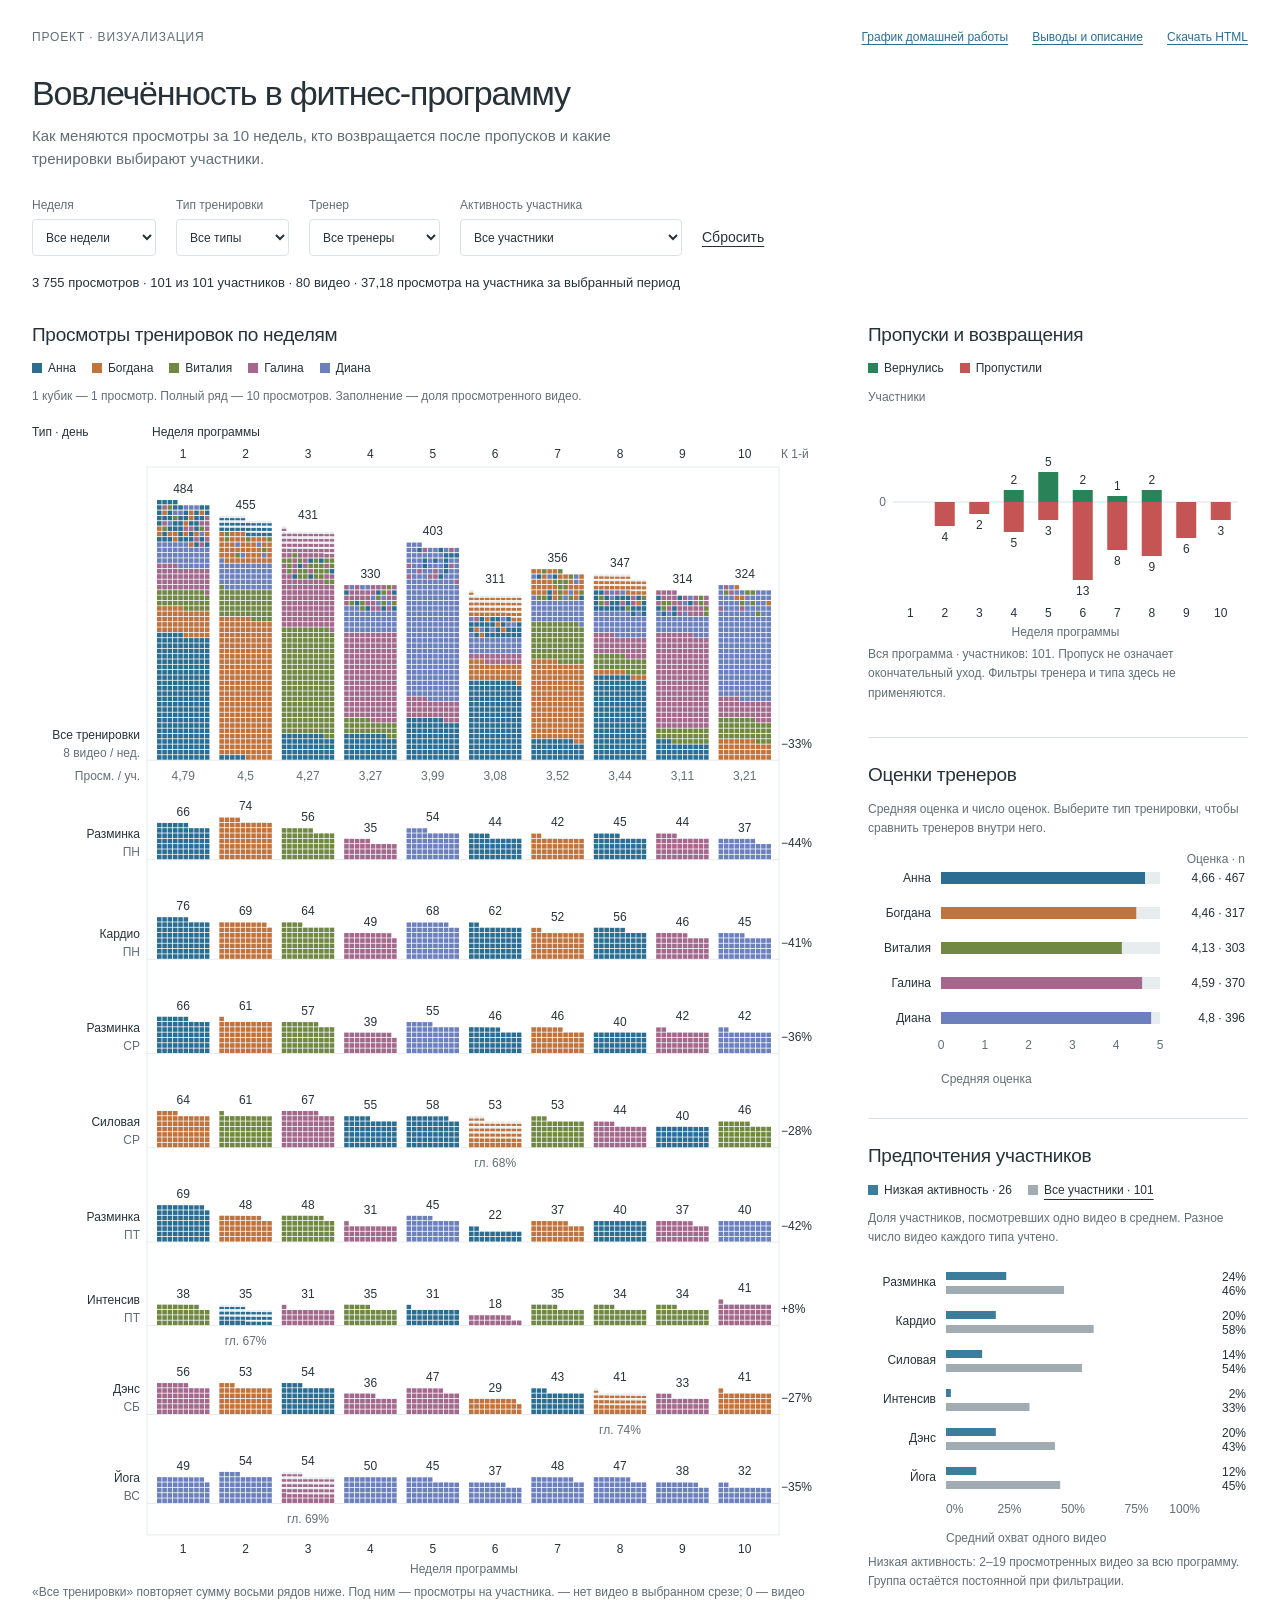
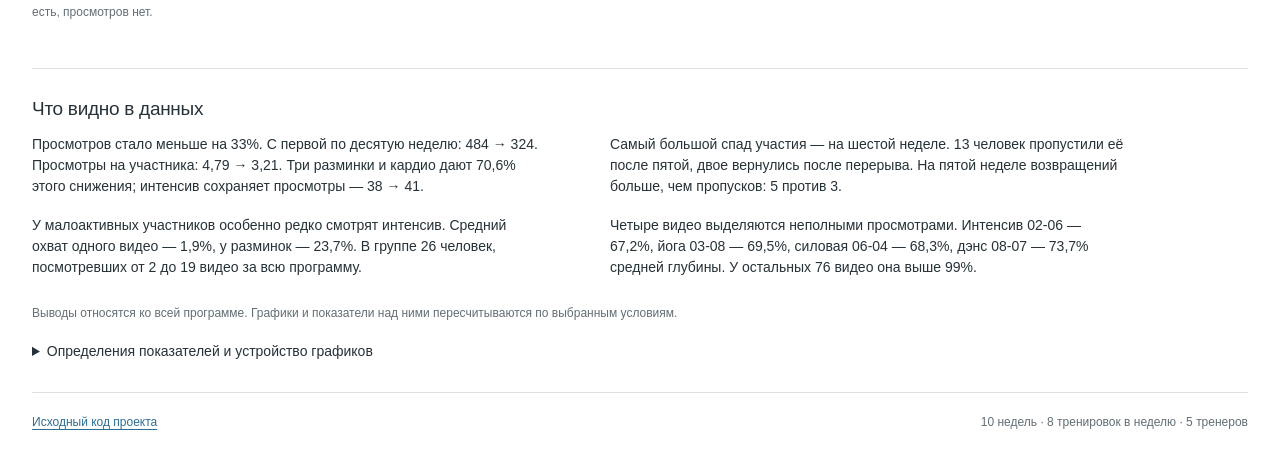
==== commit a323e21d: "Clarify scope of participant transition chart" ====
--- a/fitness-project/index.html
+++ b/fitness-project/index.html
@@ -225,7 +225,7 @@
       text(a,cx,230,d.week,'','middle');
     });
     text(svg,left+(width-left-right)/2,249,'Неделя программы','muted','middle');
-    $('flow-caption').textContent=`Вся программа · ${data.cohorts[state.cohort].n} участников${state.cohort?' выбранной группы':''}. Пропуск не означает окончательный уход. Тренер и тип на эти переходы не влияют.`;
+    $('flow-caption').textContent=`Вся программа · участников: ${data.cohorts[state.cohort].n}${state.cohort?' в выбранной группе':''}. Пропуск не означает окончательный уход. Фильтры тренера и типа здесь не применяются.`;
   }
   function drawRatings(){
     const height=234,{svg,width}=svgFor('ratings-chart',height,'Средние оценки тренеров и количество поставленных оценок в выбранном срезе.');
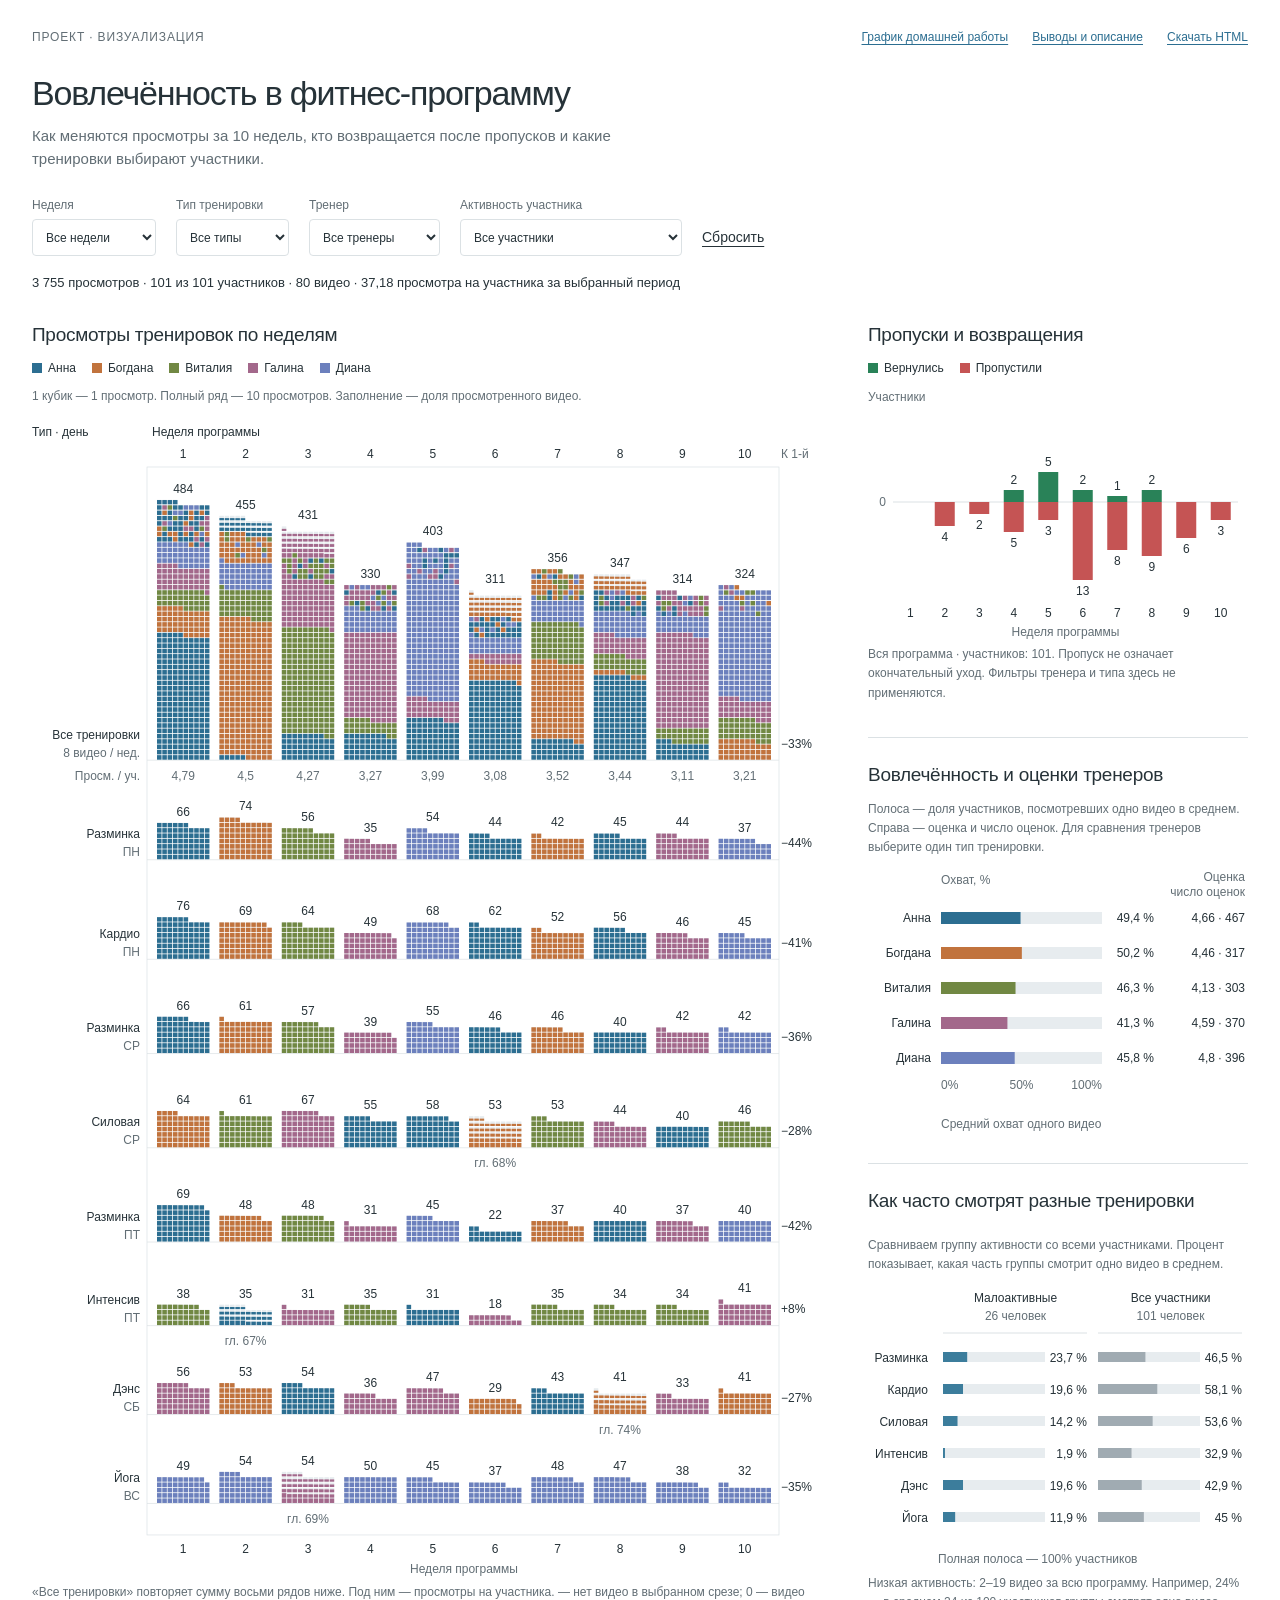
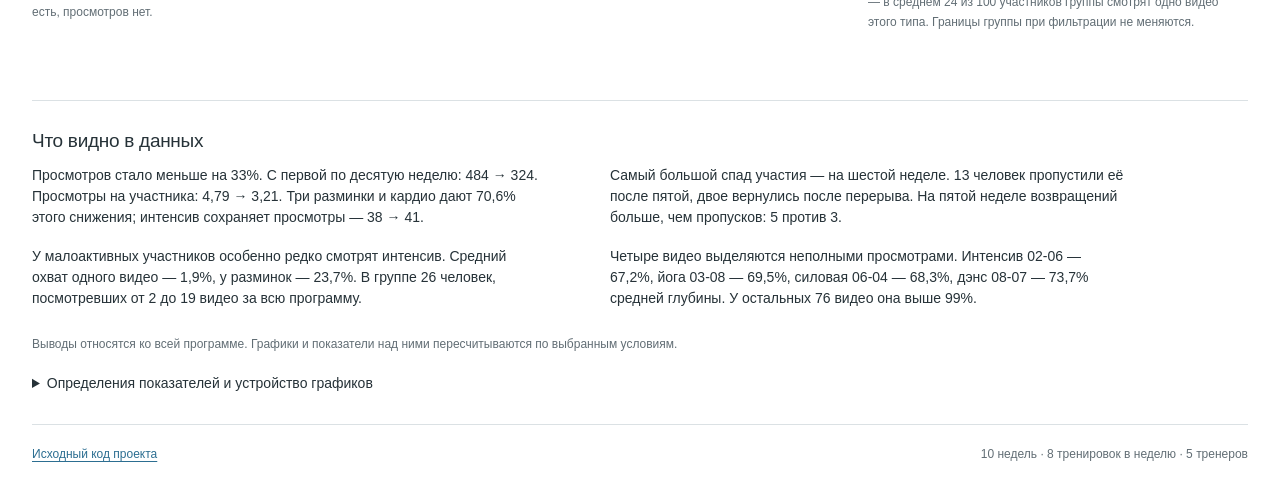
==== commit 8063aec7: "Show coach engagement and clarify participant preference comparison" ====
--- a/fitness-project/index.html
+++ b/fitness-project/index.html
@@ -44,14 +44,14 @@
 <p class="caption" id="flow-caption"></p>
 </section>
 <section class="support" aria-labelledby="ratings-title">
-<h2 id="ratings-title">Оценки тренеров</h2>
-<p class="caption">Средняя оценка и число оценок. Выберите тип тренировки, чтобы сравнить тренеров внутри него.</p>
+<h2 id="ratings-title">Вовлечённость и оценки тренеров</h2>
+<p class="caption">Полоса — доля участников, посмотревших одно видео в среднем. Справа — оценка и число оценок. Для сравнения тренеров выберите один тип тренировки.</p>
 <div id="ratings-chart" class="chart"></div>
 </section>
 <section class="support" aria-labelledby="preference-title">
-<h2 id="preference-title">Предпочтения участников</h2>
+<h2 id="preference-title">Как часто смотрят разные тренировки</h2>
 <div id="preference-key" class="legend"></div>
-<p class="caption">Доля участников, посмотревших одно видео в среднем. Разное число видео каждого типа учтено.</p>
+<p class="caption">Сравниваем группу активности со всеми участниками. Процент показывает, какая часть группы смотрит одно видео в среднем.</p>
 <div id="preference-chart" class="chart"></div>
 <p class="caption" id="preference-caption"></p>
 </section>
@@ -71,8 +71,8 @@
 <p>Вовлечённость — число просмотров / число участников выбранной группы. Для всех участников знаменатель 101. Активные — уникальные участники с хотя бы одним просмотром в выбранном срезе. Отдельного списка записавшихся без просмотров в файле нет.</p>
 <p>Пропустили — смотрели тренировки предыдущей недели программы, но не текущей. Вернулись — снова смотрят тренировки после хотя бы одного пропуска. В первую неделю все 101 участник уже имеют просмотры; первая неделя не считается возвращением. На графике переходов всегда учитывается вся программа выбранной группы участников: фильтры тренера и типа на эти переходы не влияют. Выбор недели выделяет её и фильтрует остальные графики.</p>
 <p>Группы активности определены числом просмотренных видео за всю программу. Нижний квартиль с учётом одинаковых значений — 2–19 видео (26 человек); средняя группа — 20–51 (49 человек); верхний квартиль — 52–80 (26 человек). Группы не меняются при фильтрации недель, тренеров и типов.</p>
-<p>Сравнение предпочтений: просмотры / (число участников группы × число видео типа в выбранном срезе). Голубые полосы — выбранная группа активности; по умолчанию низкая. Серые — все 101 участник в тех же условиях. Разминок 30, остальных типов по 10; нормирование устраняет разницу числа доступных видео. Нажатие на полосу выбирает тип и соответствующую группу участников.</p>
-<p>Оценки усредняются по поставленным оценкам; пропуски не заменяются нулями. Из 3 755 просмотров оценка есть у 1 853. Разные тренеры ведут разные типы тренировок, поэтому общая оценка сама по себе не определяет лучшего тренера. Оценки, глубина и число просмотров помогают выбрать видео для проверки, но не доказывают причину снижения интереса.</p>
+<p>Сравнение предпочтений: просмотры / (число участников группы × число видео типа в выбранном срезе). Левая колонка с голубыми полосами — выбранная группа активности; по умолчанию низкая. Правая с серыми полосами — все 101 участник в тех же условиях. Обе колонки используют шкалу от 0 до 100%. Разминок 30, остальных типов по 10; нормирование устраняет разницу числа доступных видео. Нажатие на полосу выбирает тип и соответствующую группу участников.</p>
+<p>Средний охват видео тренера — просмотры / (число участников группы × число видео тренера в срезе). Он учитывает разное число записанных видео. Оценки усредняются по поставленным оценкам; пропуски не заменяются нулями. Из 3 755 просмотров оценка есть у 1 853. Разные тренеры ведут разные типы тренировок, поэтому общая оценка и общий охват сами по себе не определяют лучшего тренера. Оценки, глубина и число просмотров помогают выбрать видео для проверки, но не доказывают причину снижения интереса.</p>
 <p>Недели и дни относятся к расписанию контента, а не к календарным неделям фактического просмотра. Пропуск не означает окончательный уход. Единица длительности в источнике явно не указана. Для публичной версии используются обезличенные распределения глубины с шагом 0,1 процентного пункта и агрегированные счётчики; исходные ID и связанная история участников не публикуются.</p>
 <p>Нажатие на неделю, тип или тренера меняет связанные графики. Повторное нажатие снимает выбор; кнопка «Сбросить» очищает все условия. Tab переводит фокус между элементами, Enter выбирает срез; в основном графике стрелки влево и вправо перебирают просмотры, Home и End выбирают крайние, Escape закрывает подсказку.</p>
 </details>
@@ -228,42 +228,49 @@
     $('flow-caption').textContent=`Вся программа · участников: ${data.cohorts[state.cohort].n}${state.cohort?' в выбранной группе':''}. Пропуск не означает окончательный уход. Фильтры тренера и типа здесь не применяются.`;
   }
   function drawRatings(){
-    const height=234,{svg,width}=svgFor('ratings-chart',height,'Средние оценки тренеров и количество поставленных оценок в выбранном срезе.');
-    const left=73,right=88,x=d3.scaleLinear().domain([0,5]).range([left,width-right]),top=22,row=35;
-    text(svg,width-3,13,'Оценка · n','muted','end');
+    const height=260,{svg,width}=svgFor('ratings-chart',height,'Средний охват видео каждого тренера в процентах участников. Справа — средняя оценка и число поставленных оценок.');
+    const left=73,x=d3.scaleLinear().domain([0,1]).range([left,width-146]),top=43,row=35;
+    text(svg,left,15,'Охват, %','muted');
+    text(svg,width-3,12,'Оценка','muted','end');
+    text(svg,width-3,27,'число оценок','muted','end');
     current.coaches.forEach((d,i)=>{
       const y=top+i*row,detail=()=>`${d.name}\nСредняя оценка: ${rating(d.rating)}\nПоставлено оценок: ${d.ratings} из ${d.views} просмотров\nВидео в срезе: ${d.videos}\nОхват одного видео: ${percent(d.reach)}`;
-      const a=link(svg,`${d.name}: оценка ${rating(d.rating)}, ${d.ratings} оценок. Выбрать тренера.`,()=>toggle('coach',d.id),detail);
+      const a=link(svg,`${d.name}: средний охват видео ${percent(d.reach)}, оценка ${rating(d.rating)}, ${d.ratings} оценок. Выбрать тренера.`,()=>toggle('coach',d.id),detail);
       hit(a,0,y-6,width,row);
       text(a,left-10,y+10,d.name,state.coach===d.id?'emphasis':'','end');
-      if(d.rating!==null){a.append('rect').attr('x',left).attr('y',y).attr('width',x(5)-left).attr('height',12).attr('fill','var(--track)').attr('pointer-events','none');a.append('rect').attr('data-rating',d.id).attr('data-value',d.rating).attr('x',left).attr('y',y).attr('width',x(d.rating)-left).attr('height',12).attr('fill',colors[i]).attr('pointer-events','none');}
-      text(a,width-3,y+10,`${rating(d.rating)} · ${d.ratings}`,'','end');
+      if(d.reach!==null){a.append('rect').attr('x',left).attr('y',y).attr('width',x(1)-left).attr('height',12).attr('fill','var(--track)').attr('pointer-events','none');a.append('rect').attr('data-coach-reach',d.id).attr('data-value',d.reach).attr('x',left).attr('y',y).attr('width',x(d.reach)-left).attr('height',12).attr('fill',colors[i]).attr('pointer-events','none');}
+      text(a,width-94,y+10,percent(d.reach),'','end');
+      text(a,width-3,y+10,`${rating(d.rating)} · ${d.ratings}`,'','end').attr('data-rating',d.id).attr('data-value',d.rating===null?'':d.rating);
     });
-    [0,1,2,3,4,5].forEach(v=>text(svg,x(v),top+5*row+2,v,'muted','middle'));
-    text(svg,left,233,'Средняя оценка','muted');
+    [0,.5,1].forEach(v=>text(svg,x(v),top+5*row+2,`${v*100}%`,'muted',v===0?'start':v===1?'end':'middle'));
+    text(svg,left,259,'Средний охват одного видео','muted');
   }
   function drawPreferences(){
-    const height=286,{svg,width}=svgFor('preference-chart',height,'Предпочтения выбранной группы активности и всех участников. Средний охват одного видео каждого типа в процентах.');
+    const height=280,{svg,width}=svgFor('preference-chart',height,'Как часто смотрят видео разных типов. Слева — выбранная группа активности, справа — все участники. Проценты показывают средний охват одного видео.');
     const group=current.preferenceCohort,key=$('preference-key');key.textContent='';
-    for(const [label,color,cohort] of [[`${group.label} · ${group.n}`,'var(--low)',group.id],['Все участники · 101','var(--all)',0]]){
-      const button=document.createElement('button');button.type='button';button.setAttribute('aria-pressed',String(state.cohort===cohort));button.addEventListener('click',()=>toggle('cohort',cohort));
-      const swatch=document.createElement('i');swatch.className='swatch';swatch.style.setProperty('--color',color);button.appendChild(swatch);button.appendChild(document.createTextNode(label));key.appendChild(button);
-    }
-    const left=78,right=48,x=d3.scaleLinear().domain([0,1]).range([left,width-right]),row=39,top=12;
+    const left=70,column=(width-left)/2,row=32,top=66;
+    const shortGroup={1:'Малоактивные',2:'Средняя активн.',3:'Высокоактивные'}[group.id];
+    for(const [label,cohort,index] of [[shortGroup,group.id,0],['Все участники',0,1]]){
+      const cx=left+(index+.5)*column;
+      const a=link(svg,`${data.cohorts[cohort].label}, ${data.cohorts[cohort].n} человек: выбрать группу`,()=>toggle('cohort',cohort));
+      hit(a,left+index*column,0,column,54);
+      text(a,cx,16,label,'emphasis','middle');text(a,cx,34,`${data.cohorts[cohort].n} человек`,'muted','middle');
+      svg.append('line').attr('x1',left+index*column+5).attr('x2',left+(index+1)*column-6).attr('y1',47).attr('y2',47).attr('stroke','var(--line)');
+    }
     current.preferences.forEach((d,i)=>{
       const y=top+i*row;
-      const a=link(svg,`${d.name}: выбрать тип`,()=>toggle('kind',d.id));hit(a,0,y-4,left-5,row);text(a,left-10,y+15,d.name,state.kind===d.id?'emphasis':'','end');
-      for(const [s,offset,color,cohort] of [[d.chosen,0,'var(--low)',group.id],[d.all,14,'var(--all)',0]]){
+      const a=link(svg,`${d.name}: выбрать тип`,()=>toggle('kind',d.id));hit(a,0,y-7,left-5,row);text(a,left-10,y+10,d.name,state.kind===d.id?'emphasis':'','end');
+      for(const [s,index,color,cohort] of [[d.chosen,0,'var(--low)',group.id],[d.all,1,'var(--all)',0]]){
+        const start=left+index*column+5,end=left+(index+1)*column-48,x=d3.scaleLinear().domain([0,1]).range([start,end]);
         const detail=()=>`${d.name} · ${data.cohorts[cohort].label}\nОхват одного видео: ${percent(s.reach)}\n${s.views} просмотров / (${s.participants} участников × ${s.videos} видео)\nНажмите, чтобы выбрать тип и группу`;
         const bar=link(svg,`${d.name}, ${data.cohorts[cohort].label}: ${percent(s.reach)}. Выбрать тип и группу.`,()=>{const same=state.kind===d.id&&state.cohort===cohort;set({kind:same?0:d.id,cohort:same?0:cohort});},detail);
-        hit(bar,left,y+offset,width-left,14);
-        if(s.reach!==null)bar.append('rect').attr('data-preference',`${cohort}:${d.id}`).attr('data-value',s.reach).attr('x',left).attr('y',y+offset+1).attr('width',x(s.reach)-left).attr('height',8).attr('fill',color).attr('pointer-events','none');
-        text(bar,width-2,y+offset+10,s.reach===null?'—':`${Math.round(s.reach*100)}%`,'','end');
+        hit(bar,left+index*column,y-6,column,row-2);
+        if(s.reach!==null){bar.append('rect').attr('x',start).attr('y',y).attr('width',end-start).attr('height',10).attr('fill','var(--track)').attr('pointer-events','none');bar.append('rect').attr('data-preference',`${cohort}:${d.id}`).attr('data-value',s.reach).attr('x',start).attr('y',y).attr('width',x(s.reach)-start).attr('height',10).attr('fill',color).attr('pointer-events','none');}
+        text(bar,left+(index+1)*column-6,y+10,percent(s.reach),'','end');
       }
     });
-    [0,.25,.5,.75,1].forEach(v=>text(svg,x(v),top+6*row+8,`${v*100}%`,'muted',v===0?'start':v===1?'end':'middle'));
-    text(svg,left,283,'Средний охват одного видео','muted');
-    $('preference-caption').textContent=`${group.label}: ${group.min}–${group.max} просмотренных видео за всю программу. Группа остаётся постоянной при фильтрации.`;
+    text(svg,left,277,'Полная полоса — 100% участников','muted');
+    $('preference-caption').textContent=`${group.label}: ${group.min}–${group.max} видео за всю программу. Например, 24% — в среднем 24 из 100 участников группы смотрят одно видео этого типа. Границы группы при фильтрации не меняются.`;
   }
   function render(){
     current=model.view(state);
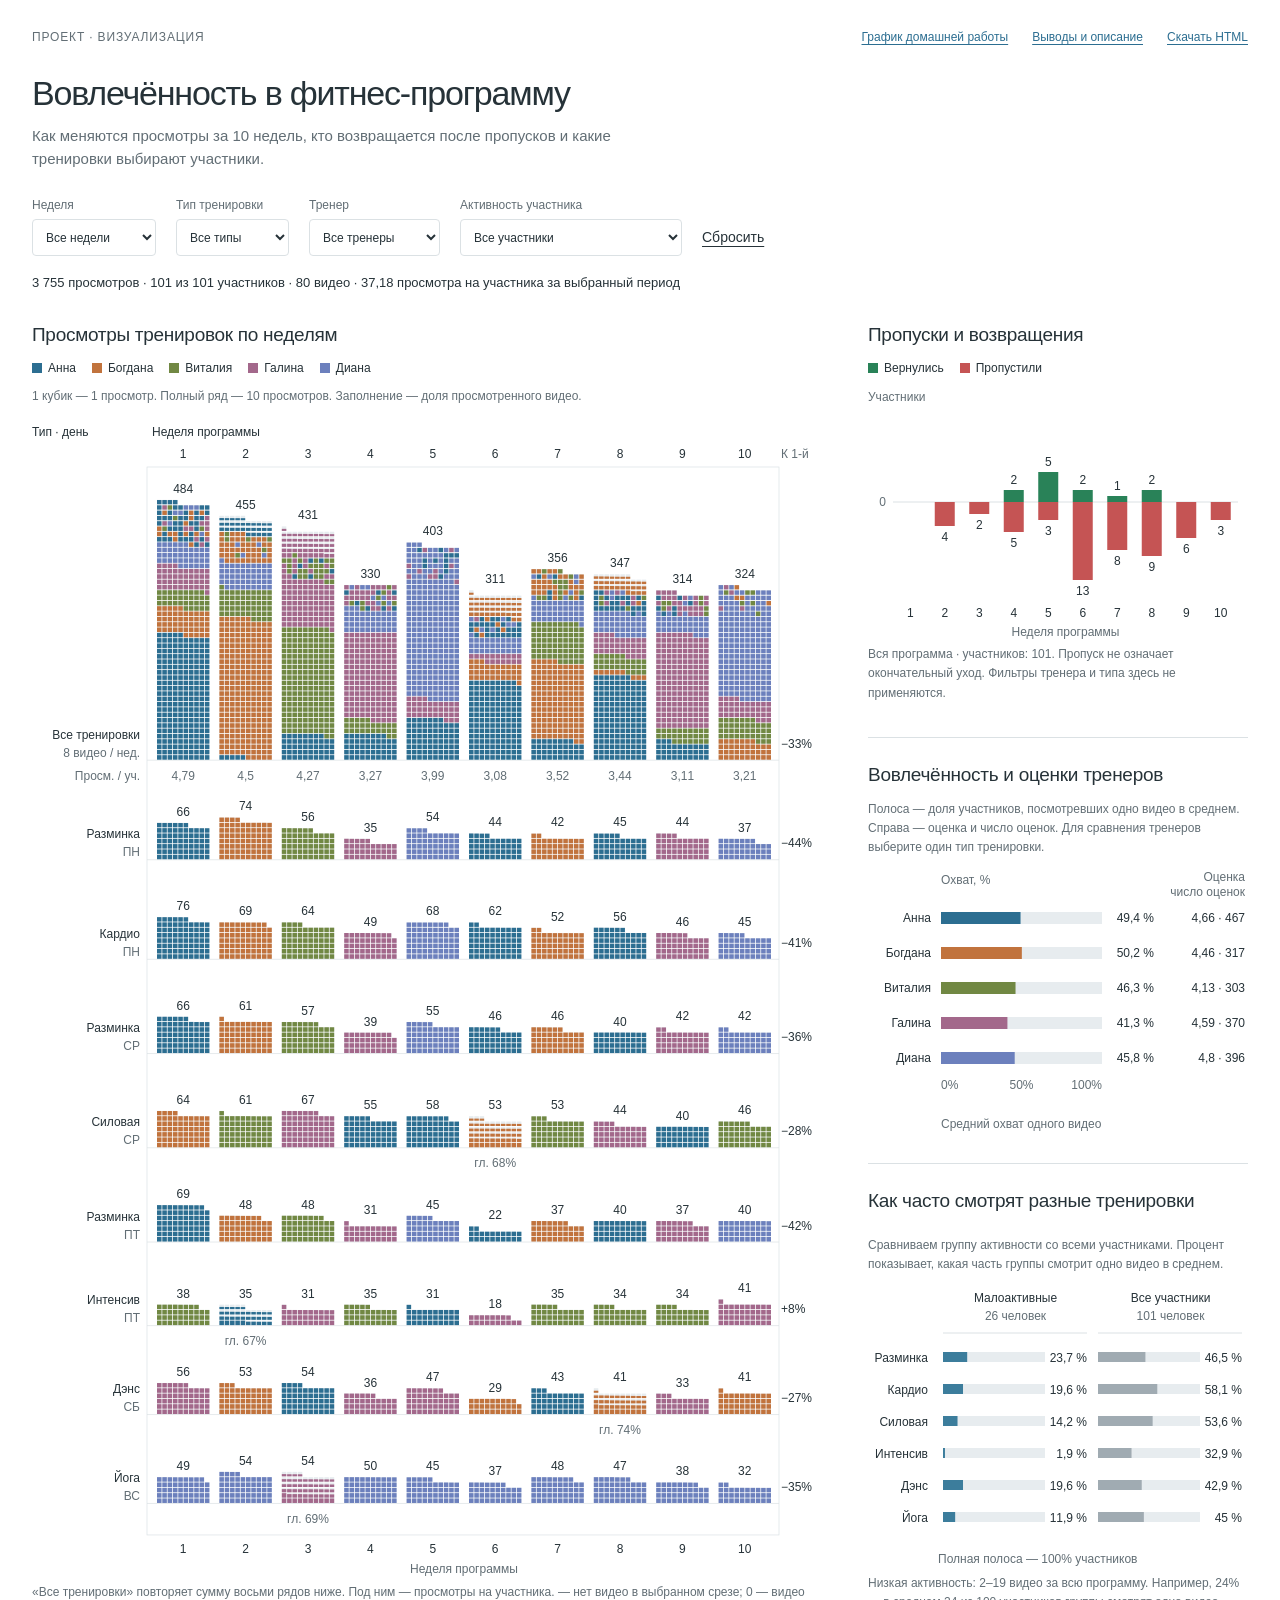
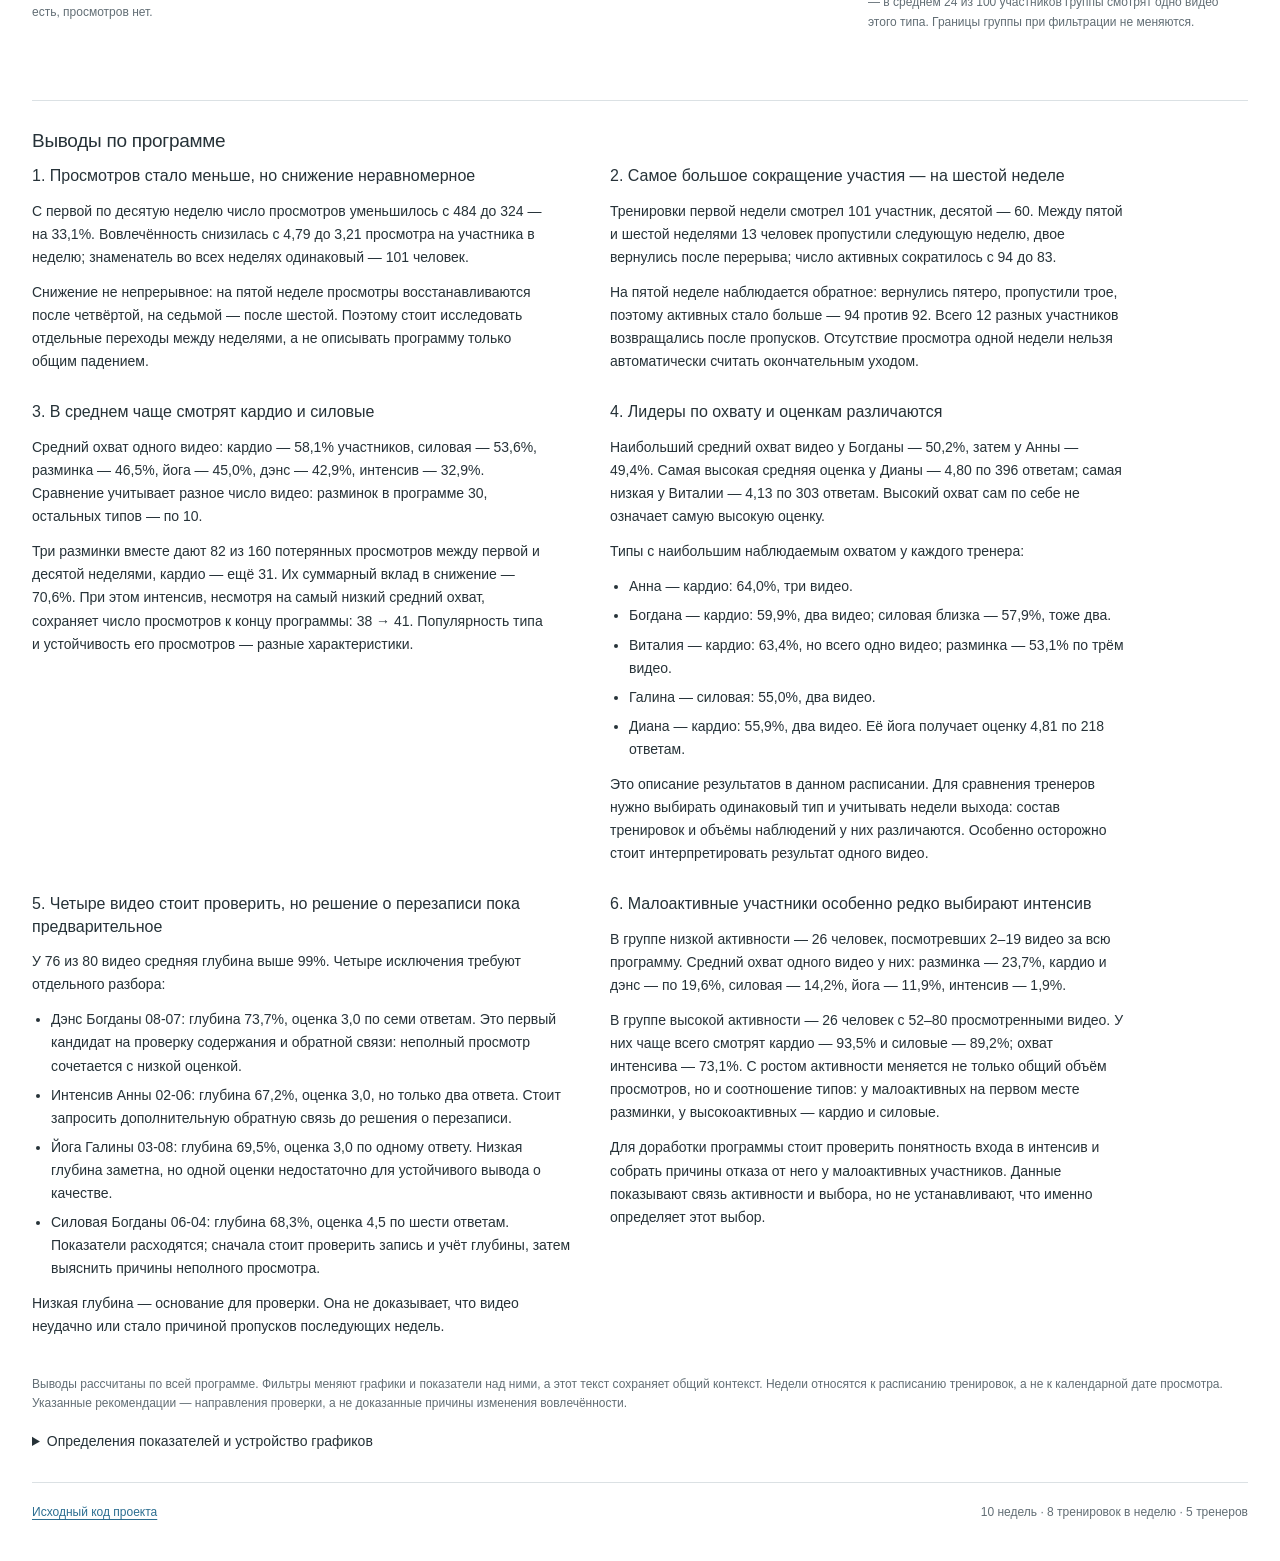
==== commit 3db78acc: "Expand fitness conclusions across all five project questions" ====
--- a/fitness-project/index.html
+++ b/fitness-project/index.html
@@ -11,6 +11,8 @@
 @media(max-width:700px){main{padding:20px 16px 30px}h1{font-size:28px}nav{gap:8px 16px;margin-bottom:23px}nav span{flex-basis:100%}.filters{display:grid;grid-template-columns:repeat(2,minmax(0,1fr));gap:12px}.filters label{min-width:0}select{width:100%;padding-right:18px}.filters button{justify-self:start}aside{grid-template-columns:minmax(0,1fr);gap:30px}.support+.support{padding-top:24px;border-top:1px solid var(--line)}.support:last-child{grid-column:auto}.findings-grid{grid-template-columns:minmax(0,1fr)}.dashboard{gap:24px}#scope{margin-bottom:25px}h2{font-size:18px}}
 @media(pointer:coarse){select,.filters button{min-height:44px}.legend button{min-height:36px}}
 @media print{.filters,nav,footer,details,#tooltip{display:none}main{max-width:none;padding:0}body{color-scheme:light}.dashboard{grid-template-columns:minmax(0,1fr) 350px;gap:24px}.notes{break-before:page}.caption{color:var(--muted)}}
+
+.finding{min-width:0;margin-bottom:16px}.finding h3{font-size:16px;line-height:1.4;font-weight:500;margin:0 0 12px}.finding p,.finding li{font-size:14px;line-height:1.65}.finding p{margin:0 0 12px}.finding ul{margin:0 0 12px;padding-left:19px}.finding li{margin-bottom:6px}.finding strong{font-weight:500}
 </style>
 </head>
 <body>
@@ -58,14 +60,56 @@
 </aside>
 </div>
 <section id="findings" class="notes">
-<h2>Что видно в данных</h2>
+<h2>Выводы по программе</h2>
 <div class="findings-grid">
-<p><strong>Просмотров стало меньше на 33%.</strong> С первой по десятую неделю: 484 → 324. Просмотры на участника: 4,79 → 3,21. Три разминки и кардио дают 70,6% этого снижения; интенсив сохраняет просмотры — 38 → 41.</p>
-<p><strong>Самый большой спад участия — на шестой неделе.</strong> 13 человек пропустили её после пятой, двое вернулись после перерыва. На пятой неделе возвращений больше, чем пропусков: 5 против 3.</p>
-<p><strong>У малоактивных участников особенно редко смотрят интенсив.</strong> Средний охват одного видео — 1,9%, у разминок — 23,7%. В группе 26 человек, посмотревших от 2 до 19 видео за всю программу.</p>
-<p><strong>Четыре видео выделяются неполными просмотрами.</strong> Интенсив 02-06 — 67,2%, йога 03-08 — 69,5%, силовая 06-04 — 68,3%, дэнс 08-07 — 73,7% средней глубины. У остальных 76 видео она выше 99%.</p>
+<article class="finding" data-question="1">
+<h3>1. Просмотров стало меньше, но снижение неравномерное</h3>
+<p>С первой по десятую неделю число просмотров уменьшилось с 484 до 324 — на 33,1%. Вовлечённость снизилась с 4,79 до 3,21 просмотра на участника в неделю; знаменатель во всех неделях одинаковый — 101 человек.</p>
+<p>Снижение не непрерывное: на пятой неделе просмотры восстанавливаются после четвёртой, на седьмой — после шестой. Поэтому стоит исследовать отдельные переходы между неделями, а не описывать программу только общим падением.</p>
+</article>
+<article class="finding" data-question="1">
+<h3>2. Самое большое сокращение участия — на шестой неделе</h3>
+<p>Тренировки первой недели смотрел 101 участник, десятой — 60. Между пятой и шестой неделями 13 человек пропустили следующую неделю, двое вернулись после перерыва; число активных сократилось с 94 до 83.</p>
+<p>На пятой неделе наблюдается обратное: вернулись пятеро, пропустили трое, поэтому активных стало больше — 94 против 92. Всего 12 разных участников возвращались после пропусков. Отсутствие просмотра одной недели нельзя автоматически считать окончательным уходом.</p>
+</article>
+<article class="finding" data-question="2">
+<h3>3. В среднем чаще смотрят кардио и силовые</h3>
+<p>Средний охват одного видео: кардио — 58,1% участников, силовая — 53,6%, разминка — 46,5%, йога — 45,0%, дэнс — 42,9%, интенсив — 32,9%. Сравнение учитывает разное число видео: разминок в программе 30, остальных типов — по 10.</p>
+<p>Три разминки вместе дают 82 из 160 потерянных просмотров между первой и десятой неделями, кардио — ещё 31. Их суммарный вклад в снижение — 70,6%. При этом интенсив, несмотря на самый низкий средний охват, сохраняет число просмотров к концу программы: 38 → 41. Популярность типа и устойчивость его просмотров — разные характеристики.</p>
+</article>
+<article class="finding" data-question="3">
+<h3>4. Лидеры по охвату и оценкам различаются</h3>
+<p>Наибольший средний охват видео у Богданы — 50,2%, затем у Анны — 49,4%. Самая высокая средняя оценка у Дианы — 4,80 по 396 ответам; самая низкая у Виталии — 4,13 по 303 ответам. Высокий охват сам по себе не означает самую высокую оценку.</p>
+<p>Типы с наибольшим наблюдаемым охватом у каждого тренера:</p>
+<ul>
+<li>Анна — кардио: 64,0%, три видео.</li>
+<li>Богдана — кардио: 59,9%, два видео; силовая близка — 57,9%, тоже два.</li>
+<li>Виталия — кардио: 63,4%, но всего одно видео; разминка — 53,1% по трём видео.</li>
+<li>Галина — силовая: 55,0%, два видео.</li>
+<li>Диана — кардио: 55,9%, два видео. Её йога получает оценку 4,81 по 218 ответам.</li>
+</ul>
+<p>Это описание результатов в данном расписании. Для сравнения тренеров нужно выбирать одинаковый тип и учитывать недели выхода: состав тренировок и объёмы наблюдений у них различаются. Особенно осторожно стоит интерпретировать результат одного видео.</p>
+</article>
+<article class="finding" data-question="4">
+<h3>5. Четыре видео стоит проверить, но решение о перезаписи пока предварительное</h3>
+<p>У 76 из 80 видео средняя глубина выше 99%. Четыре исключения требуют отдельного разбора:</p>
+<ul>
+<li><strong>Дэнс Богданы 08-07:</strong> глубина 73,7%, оценка 3,0 по семи ответам. Это первый кандидат на проверку содержания и обратной связи: неполный просмотр сочетается с низкой оценкой.</li>
+<li><strong>Интенсив Анны 02-06:</strong> глубина 67,2%, оценка 3,0, но только два ответа. Стоит запросить дополнительную обратную связь до решения о перезаписи.</li>
+<li><strong>Йога Галины 03-08:</strong> глубина 69,5%, оценка 3,0 по одному ответу. Низкая глубина заметна, но одной оценки недостаточно для устойчивого вывода о качестве.</li>
+<li><strong>Силовая Богданы 06-04:</strong> глубина 68,3%, оценка 4,5 по шести ответам. Показатели расходятся; сначала стоит проверить запись и учёт глубины, затем выяснить причины неполного просмотра.</li>
+</ul>
+<p>Низкая глубина — основание для проверки. Она не доказывает, что видео неудачно или стало причиной пропусков последующих недель.</p>
+</article>
+<article class="finding" data-question="5">
+<h3>6. Малоактивные участники особенно редко выбирают интенсив</h3>
+<p>В группе низкой активности — 26 человек, посмотревших 2–19 видео за всю программу. Средний охват одного видео у них: разминка — 23,7%, кардио и дэнс — по 19,6%, силовая — 14,2%, йога — 11,9%, интенсив — 1,9%.</p>
+<p>В группе высокой активности — 26 человек с 52–80 просмотренными видео. У них чаще всего смотрят кардио — 93,5% и силовые — 89,2%; охват интенсива — 73,1%. С ростом активности меняется не только общий объём просмотров, но и соотношение типов: у малоактивных на первом месте разминки, у высокоактивных — кардио и силовые.</p>
+<p>Для доработки программы стоит проверить понятность входа в интенсив и собрать причины отказа от него у малоактивных участников. Данные показывают связь активности и выбора, но не устанавливают, что именно определяет этот выбор.</p>
+</article>
 </div>
-<p class="caption">Выводы относятся ко всей программе. Графики и показатели над ними пересчитываются по выбранным условиям.</p>
+<p class="caption">Выводы рассчитаны по всей программе. Фильтры меняют графики и показатели над ними, а этот текст сохраняет общий контекст. Недели относятся к расписанию тренировок, а не к календарной дате просмотра. Указанные рекомендации — направления проверки, а не доказанные причины изменения вовлечённости.</p>
+
 <details><summary>Определения показателей и устройство графиков</summary>
 <p>Источник — учебный файл «Онлайн-тренировки, 10 недель--954768701.xlsx»: 3 755 записей о просмотрах, 101 участник, 80 тренировок. Частица основного графика — один просмотр. Неделя, день и тип задают положение; цвет показывает тренера, заполнение — глубину. Фигуры сложены снизу вверх, неполные просмотры собраны рядом наверху.</p>
 <p>Вовлечённость — число просмотров / число участников выбранной группы. Для всех участников знаменатель 101. Активные — уникальные участники с хотя бы одним просмотром в выбранном срезе. Отдельного списка записавшихся без просмотров в файле нет.</p>
